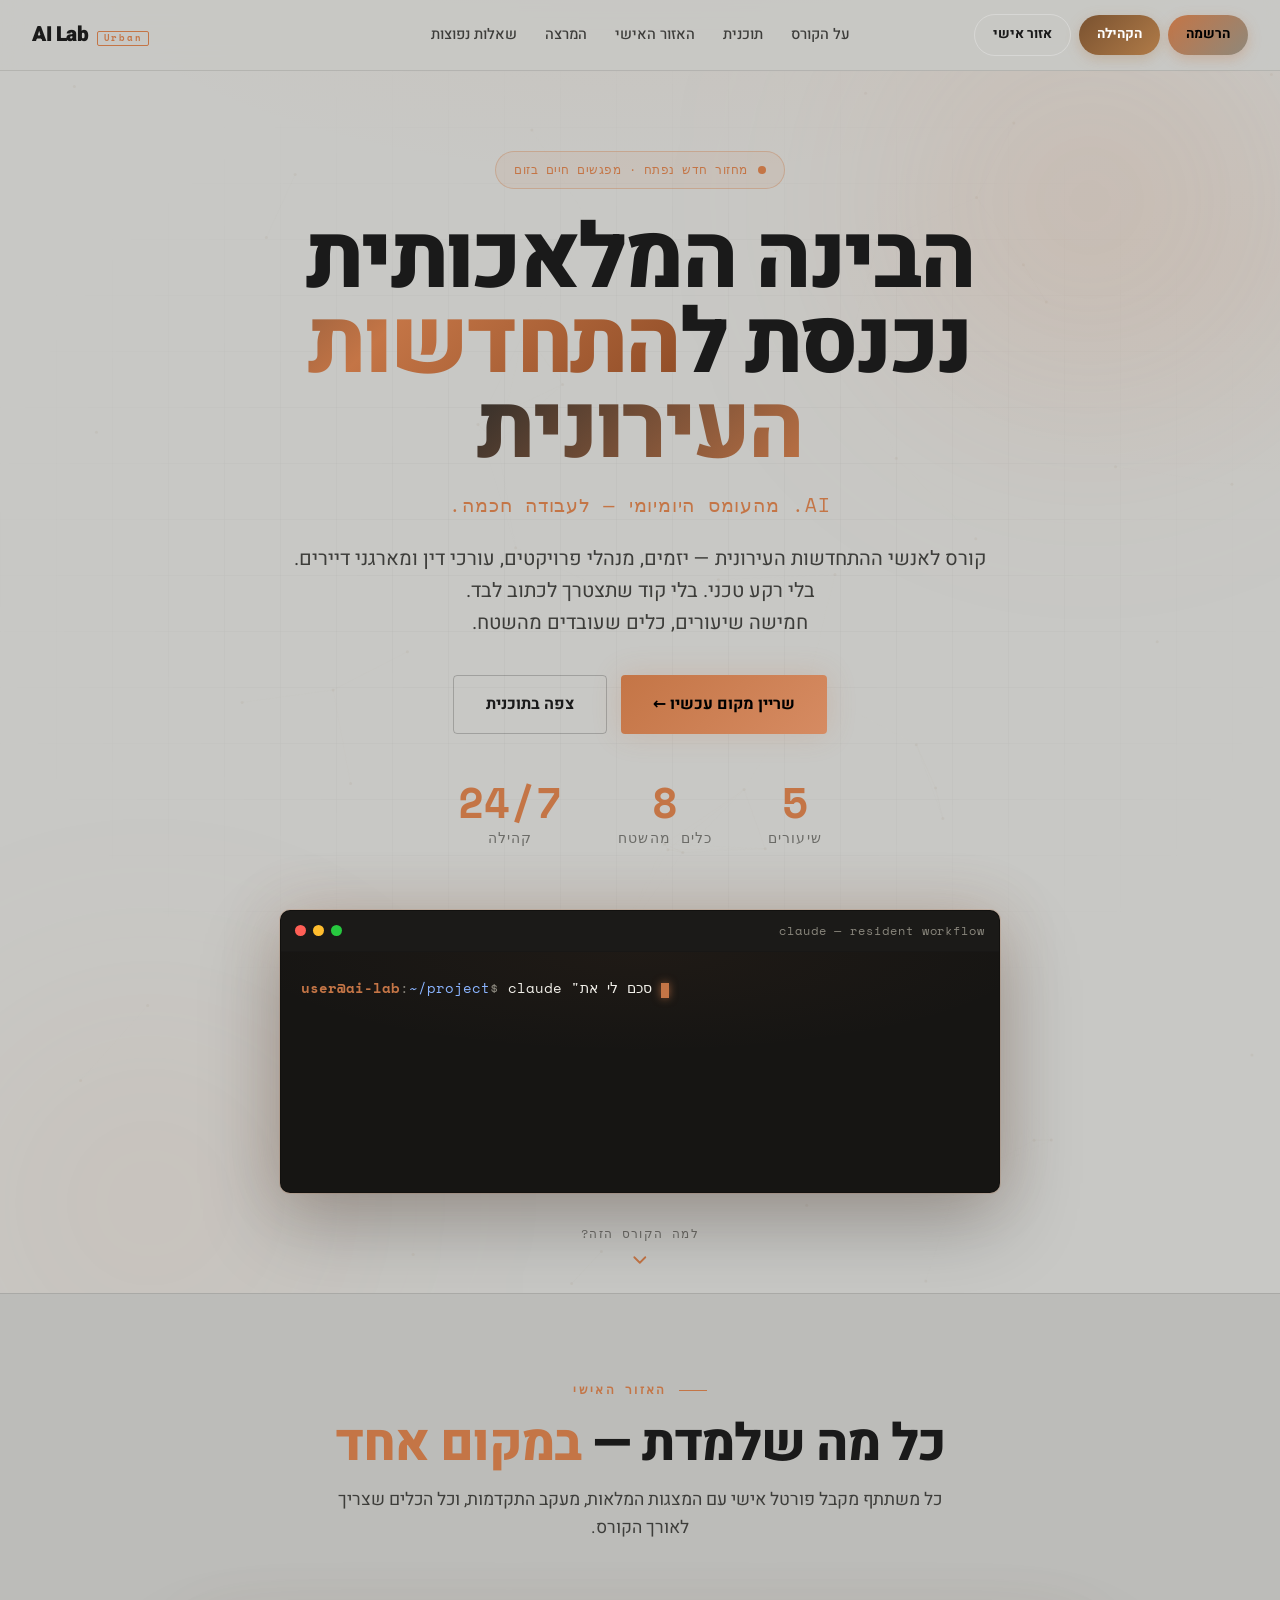
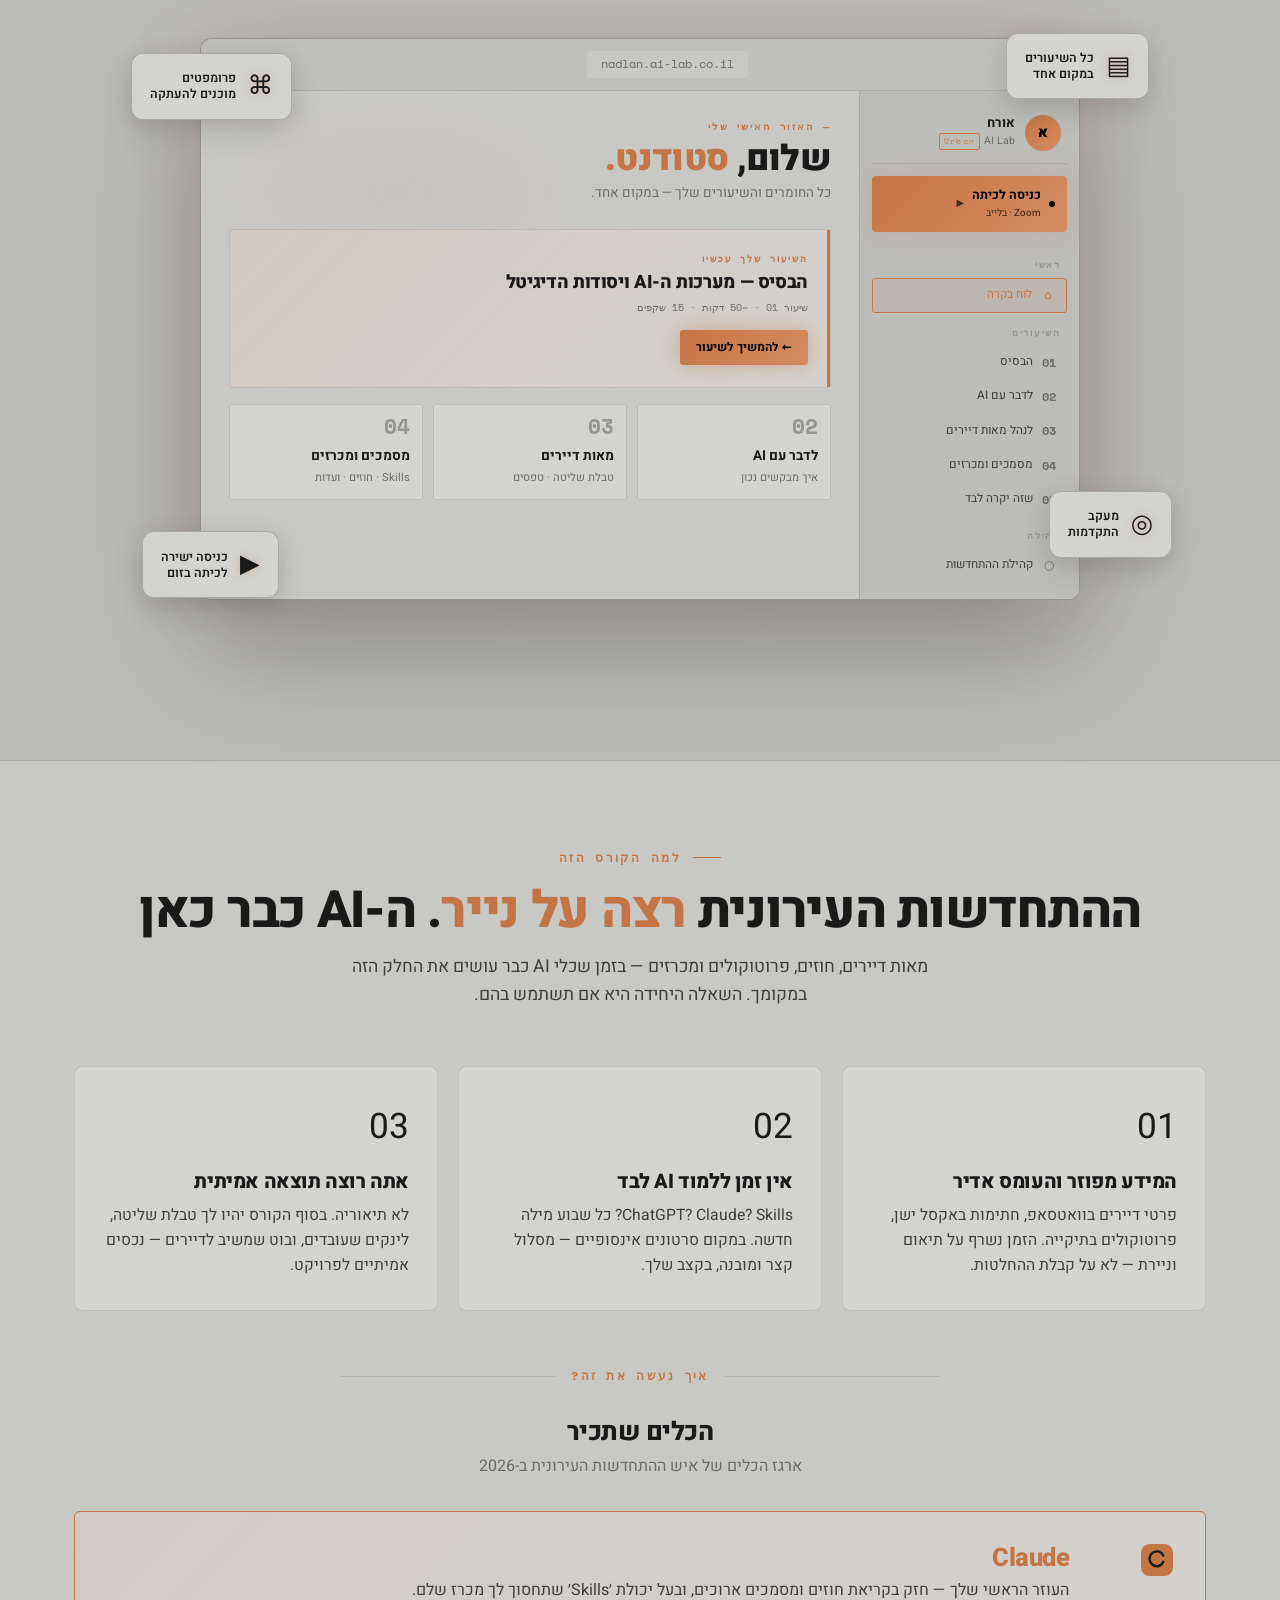
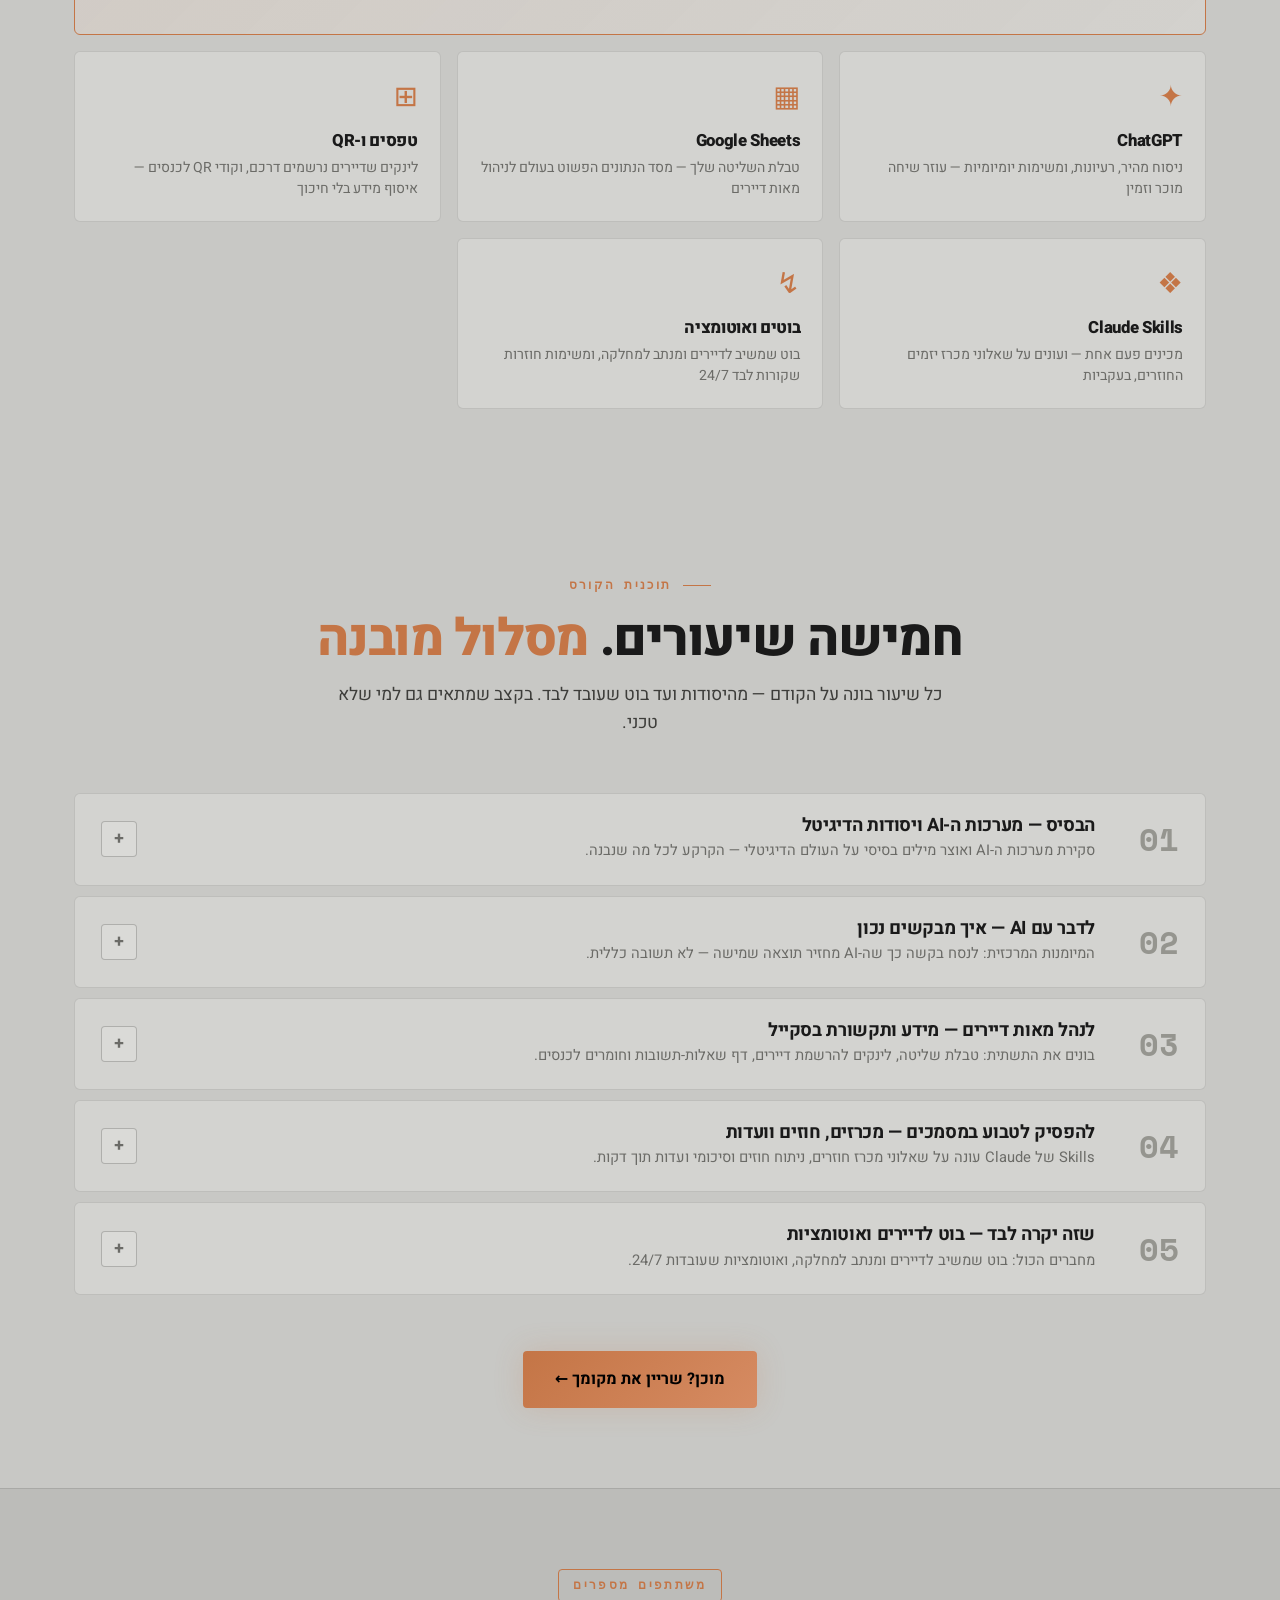
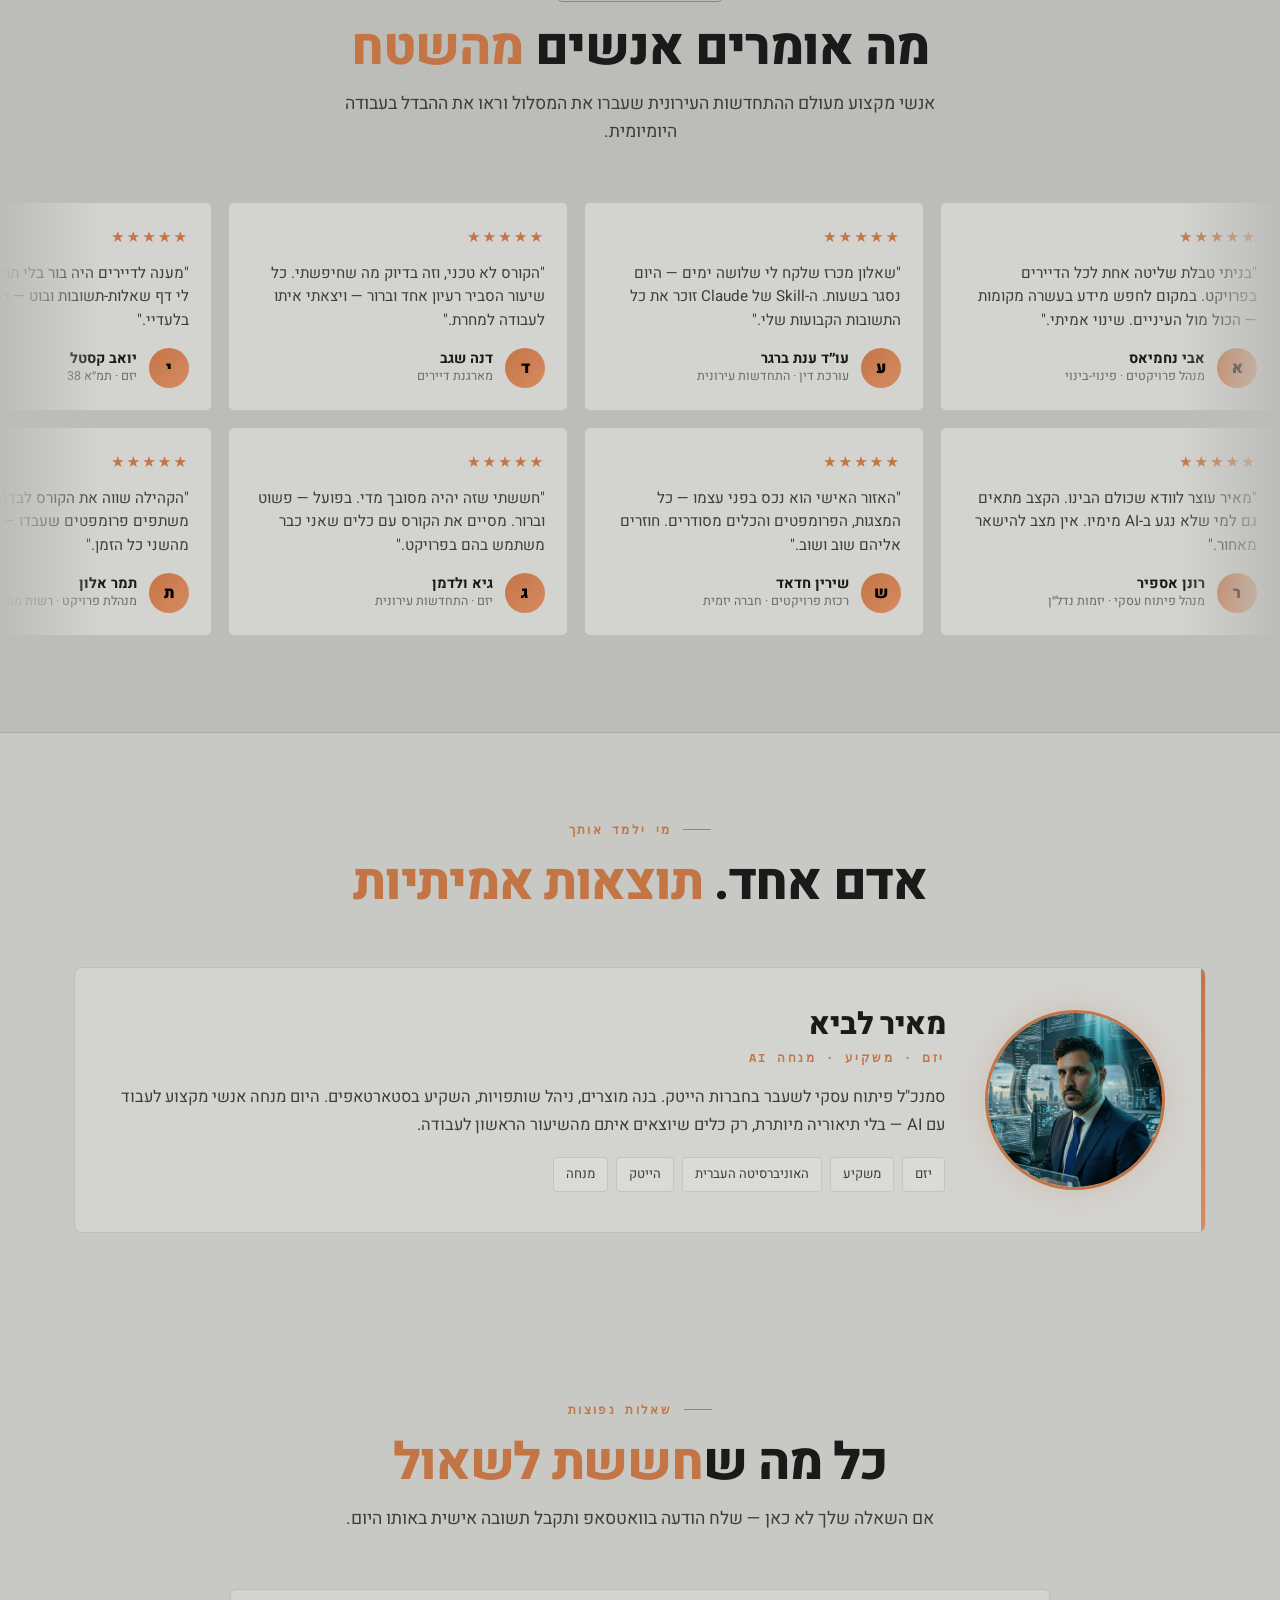
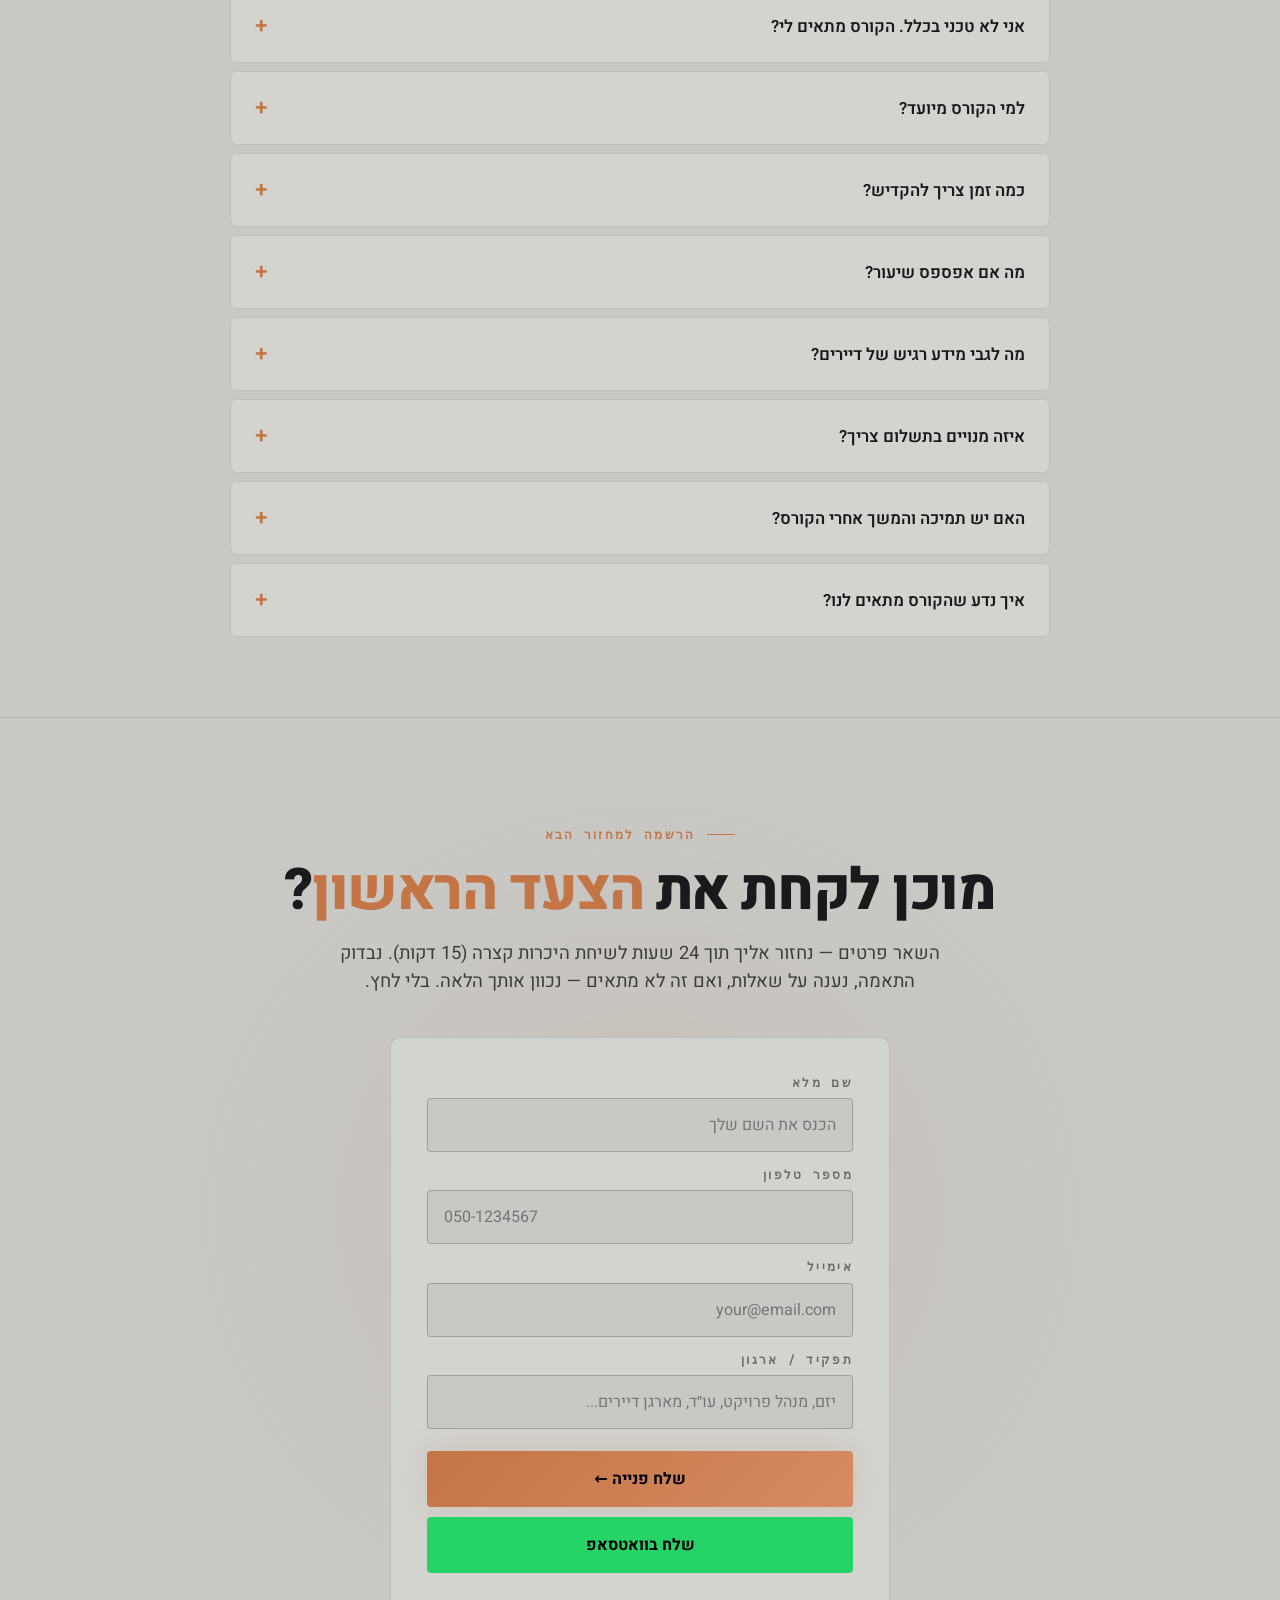
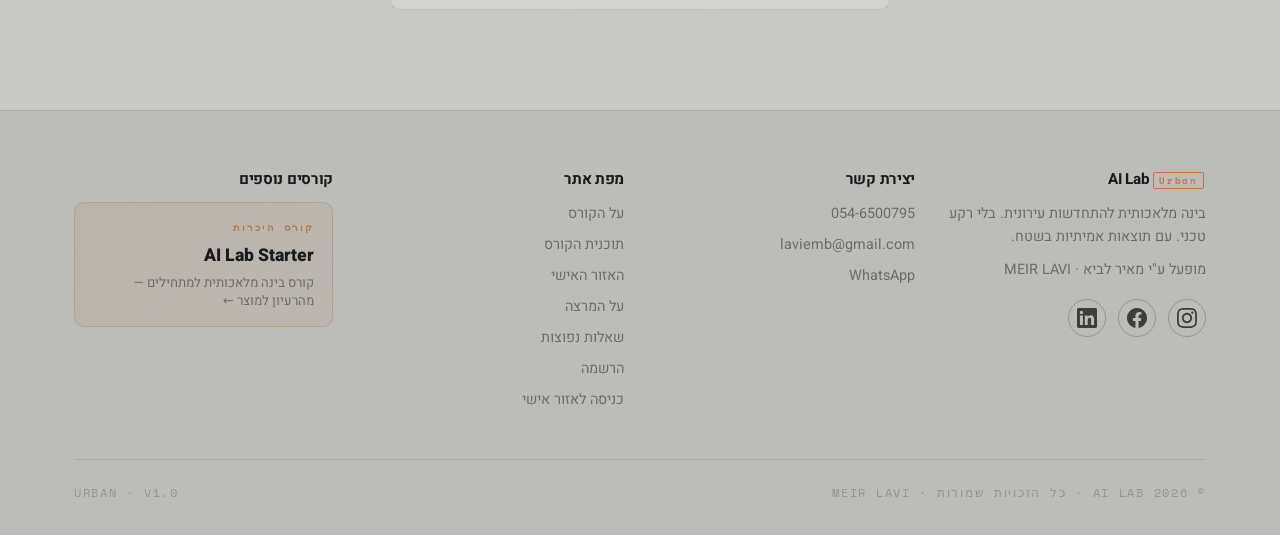
==== index.html @ 09f2544c "ריברנד ל-Urban + דומיין urban.ai-lab.co.il + פורטל מובנה ב-/portal/ - שינוי תג מותג מנדל״ן ל-Urban ב" ====
<!DOCTYPE html>
<html lang="he" dir="rtl">
<head>
  <meta charset="UTF-8">
  <meta name="viewport" content="width=device-width, initial-scale=1.0">
  <meta name="theme-color" content="#121211">

  <title>AI Lab Urban — בינה מלאכותית להתחדשות עירונית</title>
  <meta name="description" content="קורס בינה מלאכותית לאנשי ההתחדשות העירונית — יזמים, מנהלי פרויקטים, עורכי דין ומארגני דיירים. 5 שיעורים, כלים שעובדים מהשטח.">

  <link rel="icon" href="./favicon.svg" type="image/svg+xml">
  <link rel="icon" href="./favicon-32.png" sizes="32x32" type="image/png">
  <link rel="apple-touch-icon" href="./apple-touch-icon.png">

  <link rel="preconnect" href="https://fonts.googleapis.com">
  <link rel="preconnect" href="https://fonts.gstatic.com" crossorigin>
  <link href="https://fonts.googleapis.com/css2?family=Heebo:wght@300;400;500;600;700;800;900&family=Space+Mono:wght@400;700&display=swap" rel="stylesheet">

  <meta property="og:title" content="AI Lab Urban — בינה מלאכותית להתחדשות עירונית">
  <meta property="og:description" content="5 שיעורים שמכניסים את אנשי ההתחדשות העירונית לעבודה חכמה עם AI.">
  <meta property="og:type" content="website">
  <meta property="og:locale" content="he_IL">

  <link rel="stylesheet" href="./style.css">
</head>
<body>

<!-- ============ NAV ============ -->
<nav id="navbar">
  <a href="#" class="nav-logo">
    AI Lab
    <span class="nav-logo-tag">Urban</span>
  </a>
  <ul class="nav-links nav-links-desktop">
    <li><a href="#about">על הקורס</a></li>
    <li><a href="#program">תוכנית</a></li>
    <li><a href="#portal-showcase">האזור האישי</a></li>
    <li><a href="#instructor">המרצה</a></li>
    <li><a href="#faq">שאלות נפוצות</a></li>
  </ul>
  <div class="nav-cta-group">
    <a href="#register" class="nav-cta nav-cta-green">הרשמה</a>
    <a href="https://urban.ai-lab.co.il/portal/#/community" target="_blank" rel="noopener" class="nav-cta nav-cta-community">הקהילה</a>
    <a href="https://urban.ai-lab.co.il/portal/" target="_blank" rel="noopener" class="nav-cta nav-cta-portal">אזור אישי</a>
  </div>
  <button class="mobile-menu-btn" id="menuBtn" aria-label="תפריט">☰</button>
</nav>
<div class="mobile-menu-panel" id="mobileMenuPanel">
  <div class="mobile-menu-header">
    <span class="mobile-menu-logo">
      AI Lab <span class="nav-logo-tag">Urban</span>
    </span>
    <button class="mobile-close-btn" id="menuCloseBtn" aria-label="סגור תפריט">×</button>
  </div>
  <ul class="mobile-menu-links">
    <li><a href="#about">על הקורס</a></li>
    <li><a href="#program">תוכנית</a></li>
    <li><a href="#portal-showcase">האזור האישי</a></li>
    <li><a href="#instructor">המרצה</a></li>
    <li><a href="#faq">שאלות נפוצות</a></li>
    <li class="mobile-cta-row"><a href="#register" class="mobile-cta-primary">הרשמה</a></li>
    <li><a href="https://urban.ai-lab.co.il/portal/#/community" target="_blank" rel="noopener" class="mobile-cta-community">הקהילה</a></li>
    <li><a href="https://urban.ai-lab.co.il/portal/" target="_blank" rel="noopener" class="mobile-cta-portal">אזור אישי</a></li>
  </ul>
</div>
<div class="mobile-overlay" id="mobileOverlay"></div>

<!-- ============ HERO ============ -->
<section class="hero">
  <canvas id="heroNeuralCanvas" class="hero-neural-canvas"></canvas>
  <div class="hero-grid"></div>
  <div class="hero-blob hero-blob--a"></div>
  <div class="hero-blob hero-blob--b"></div>

  <div class="container hero-content">
    <div class="hero-badge reveal">
      <span class="pulse-dot"></span>
      מחזור חדש נפתח · מפגשים חיים בזום
    </div>

    <h1 class="reveal">
      הבינה המלאכותית
      <br>
      נכנסת ל<span class="gradient-text">התחדשות העירונית</span>
    </h1>
    <p class="hero-slogan reveal">AI. מהעומס היומיומי — לעבודה חכמה.</p>
    <p class="hero-sub reveal">
      קורס לאנשי ההתחדשות העירונית — יזמים, מנהלי פרויקטים, עורכי דין ומארגני&nbsp;דיירים.
      <br>בלי רקע טכני. בלי קוד שתצטרך לכתוב לבד.
      <br>חמישה שיעורים, כלים שעובדים מהשטח.
    </p>

    <div class="hero-buttons reveal">
      <a href="#register" class="btn-primary">שריין מקום עכשיו ←</a>
      <a href="#program" class="btn-secondary">צפה בתוכנית</a>
    </div>

    <div class="hero-stats reveal">
      <div class="hero-stat">
        <div class="number">5</div>
        <div class="label">שיעורים</div>
      </div>
      <div class="hero-stat">
        <div class="number">8</div>
        <div class="label">כלים מהשטח</div>
      </div>
      <div class="hero-stat">
        <div class="number">24/7</div>
        <div class="label">קהילה</div>
      </div>
    </div>

    <!-- Terminal Demo -->
    <div class="terminal reveal">
      <div class="terminal-header">
        <span class="terminal-dot red"></span>
        <span class="terminal-dot yellow"></span>
        <span class="terminal-dot green"></span>
        <span class="terminal-title">claude — resident workflow</span>
      </div>
      <div class="terminal-body" id="termBody">
        <div class="t-line" data-line="0">
          <span class="t-prompt">user@ai-lab</span><span class="t-sep">:</span><span class="t-path">~/project</span><span class="t-sep">$ </span><span class="t-cmd" id="t-cmd-1"></span><span class="t-caret" id="t-caret-1"></span>
        </div>
        <div class="t-line t-line--hidden" data-line="1">
          <span class="t-claude">claude ›</span>
          <span class="t-out" id="t-cmd-2"></span><span class="t-caret t-caret--off" id="t-caret-2"></span>
        </div>
        <div class="t-line t-line--hidden" data-line="2">
          <span class="t-out t-out--dim" id="t-cmd-3"></span>
        </div>
        <div class="t-line t-line--hidden" data-line="3">
          <span class="t-file" id="t-cmd-4"></span>
        </div>
        <div class="t-line t-line--hidden" data-line="4">
          <span class="t-success" id="t-cmd-5"></span>
        </div>
      </div>
    </div>
  </div>

  <a href="#about" class="hero-scroll-indicator" aria-label="גלול למטה">
    <span>למה הקורס הזה?</span>
    <svg width="22" height="22" viewBox="0 0 24 24" fill="none" stroke="currentColor" stroke-width="2" stroke-linecap="round" stroke-linejoin="round">
      <polyline points="6 9 12 15 18 9"></polyline>
    </svg>
  </a>
</section>

<!-- ============ PORTAL SHOWCASE ============ -->
<section class="portal-showcase" id="portal-showcase">
  <div class="container">
    <div class="section-title reveal">
      <span class="kicker">האזור האישי</span>
      <h2>כל מה שלמדת — <em>במקום אחד</em></h2>
      <p>כל משתתף מקבל פורטל אישי עם המצגות המלאות, מעקב התקדמות, וכל הכלים שצריך לאורך הקורס.</p>
    </div>

    <div class="portal-hero reveal">
      <!-- Orbiting badges -->
      <div class="orbit-badge orbit-tl">
        <span class="ob-emoji">▤</span>
        <span class="ob-text">כל השיעורים<br>במקום אחד</span>
      </div>
      <div class="orbit-badge orbit-tr">
        <span class="ob-emoji">⌘</span>
        <span class="ob-text">פרומפטים<br>מוכנים להעתקה</span>
      </div>
      <div class="orbit-badge orbit-bl">
        <span class="ob-emoji">◎</span>
        <span class="ob-text">מעקב<br>התקדמות</span>
      </div>
      <div class="orbit-badge orbit-br">
        <span class="ob-emoji">▶</span>
        <span class="ob-text">כניסה ישירה<br>לכיתה בזום</span>
      </div>

      <!-- Computer mockup -->
      <div class="portal-mac">
        <div class="portal-mac-bar">
          <span class="pm-dot pm-dot--red"></span>
          <span class="pm-dot pm-dot--yellow"></span>
          <span class="pm-dot pm-dot--green"></span>
          <span class="pm-url">nadlan.ai-lab.co.il</span>
        </div>
        <div class="portal-mac-frame">
          <!-- Sidebar -->
          <aside class="pm-sidebar">
            <div class="pm-side-user">
              <div class="pm-avatar">א</div>
              <div>
                <div class="pm-user-name">אורח</div>
                <div class="pm-user-tag">AI Lab <span>Urban</span></div>
              </div>
            </div>
            <div class="pm-side-cta">
              <span class="pm-side-cta-dot"></span>
              <div>
                <strong>כניסה לכיתה</strong>
                <span>Zoom · בלייב</span>
              </div>
              <span class="pm-side-cta-play">▶</span>
            </div>
            <div class="pm-side-label">ראשי</div>
            <div class="pm-side-item pm-side-item--active"><span>⌂</span>לוח בקרה</div>
            <div class="pm-side-label">השיעורים</div>
            <div class="pm-side-item"><span class="num">01</span>הבסיס</div>
            <div class="pm-side-item"><span class="num">02</span>לדבר עם AI</div>
            <div class="pm-side-item"><span class="num">03</span>לנהל מאות דיירים</div>
            <div class="pm-side-item"><span class="num">04</span>מסמכים ומכרזים</div>
            <div class="pm-side-item"><span class="num">05</span>שזה יקרה לבד</div>
            <div class="pm-side-label">קהילה</div>
            <div class="pm-side-item"><span>○</span>קהילת ההתחדשות</div>
          </aside>

          <!-- Main content -->
          <main class="pm-main">
            <div class="pm-kicker">— האזור האישי שלי</div>
            <div class="pm-greet">שלום, <em>סטודנט.</em></div>
            <div class="pm-greet-sub">כל החומרים והשיעורים שלך — במקום אחד.</div>

            <div class="pm-hero-card">
              <div class="pm-hero-kicker">השיעור שלך עכשיו</div>
              <h3>הבסיס — מערכות ה-AI ויסודות הדיגיטל</h3>
              <div class="pm-hero-meta">שיעור 01 · ~50 דקות · 15 שקפים</div>
              <span class="pm-hero-btn">← להמשיך לשיעור</span>
            </div>

            <div class="pm-tiles">
              <div class="pm-tile">
                <div class="pm-tile-num">02</div>
                <div class="pm-tile-title">לדבר עם AI</div>
                <div class="pm-tile-sub">איך מבקשים נכון</div>
              </div>
              <div class="pm-tile">
                <div class="pm-tile-num">03</div>
                <div class="pm-tile-title">מאות דיירים</div>
                <div class="pm-tile-sub">טבלת שליטה · טפסים</div>
              </div>
              <div class="pm-tile">
                <div class="pm-tile-num">04</div>
                <div class="pm-tile-title">מסמכים ומכרזים</div>
                <div class="pm-tile-sub">Skills · חוזים · ועדות</div>
              </div>
            </div>
          </main>
        </div>
      </div>
    </div>
  </div>
</section>

<!-- ============ ABOUT / PROBLEM ============ -->
<section class="problem" id="about">
  <div class="container">
    <div class="section-title reveal">
      <span class="kicker">למה הקורס הזה</span>
      <h2>ההתחדשות העירונית <em>רצה על נייר</em>. ה-AI כבר כאן</h2>
      <p>מאות דיירים, חוזים, פרוטוקולים ומכרזים — בזמן שכלי AI כבר עושים את החלק הזה במקומך. השאלה היחידה היא אם תשתמש בהם.</p>
    </div>

    <div class="problem-grid">
      <div class="problem-card reveal">
        <div class="problem-icon">01</div>
        <h3>המידע מפוזר והעומס אדיר</h3>
        <p>פרטי דיירים בוואטסאפ, חתימות באקסל ישן, פרוטוקולים בתיקייה. הזמן נשרף על תיאום וניירת — לא על קבלת ההחלטות.</p>
      </div>
      <div class="problem-card reveal">
        <div class="problem-icon">02</div>
        <h3>אין זמן ללמוד AI לבד</h3>
        <p>ChatGPT? Claude? Skills? כל שבוע מילה חדשה. במקום סרטונים אינסופיים — מסלול קצר ומובנה, בקצב שלך.</p>
      </div>
      <div class="problem-card reveal">
        <div class="problem-icon">03</div>
        <h3>אתה רוצה תוצאה אמיתית</h3>
        <p>לא תיאוריה. בסוף הקורס יהיו לך טבלת שליטה, לינקים שעובדים, ובוט שמשיב לדיירים — נכסים אמיתיים לפרויקט.</p>
      </div>
    </div>

    <!-- Sub-section divider -->
    <div class="section-sub-divider reveal">
      <span class="sub-divider-line"></span>
      <span class="sub-divider-text">איך נעשה את זה?</span>
      <span class="sub-divider-line"></span>
    </div>

    <div class="section-subtitle reveal">
      <h3>הכלים שתכיר</h3>
      <p>ארגז הכלים של איש ההתחדשות העירונית ב-2026</p>
    </div>

    <div class="skills-grid">
      <div class="skill-card skill-card--featured reveal">
        <div class="skill-card-icon">
          <svg width="32" height="32" viewBox="0 0 52 52" fill="none">
            <rect width="52" height="52" rx="14" fill="#c47546"/>
            <path d="M26 10 C32 10 37 14 38.5 20 L35 21 C33.8 16.8 30.2 14 26 14 C20.5 14 16 18.5 16 24 C16 29.5 20.5 34 26 34 C30.2 34 33.8 31.2 35 27 L38.5 28 C37 34 32 38 26 38 C18.3 38 12 31.7 12 24 C12 16.3 18.3 10 26 10Z" fill="#1a1a1a"/>
          </svg>
        </div>
        <div>
          <h4>Claude</h4>
          <p>העוזר הראשי שלך — חזק בקריאת חוזים ומסמכים ארוכים, ובעל יכולת ׳Skills׳ שתחסוך לך מכרז שלם.</p>
        </div>
      </div>
      <div class="skill-card reveal">
        <div class="skill-card-icon">✦</div>
        <h4>ChatGPT</h4>
        <p>ניסוח מהיר, רעיונות, ומשימות יומיומיות — עוזר שיחה מוכר וזמין</p>
      </div>
      <div class="skill-card reveal">
        <div class="skill-card-icon">▦</div>
        <h4>Google Sheets</h4>
        <p>טבלת השליטה שלך — מסד הנתונים הפשוט בעולם לניהול מאות דיירים</p>
      </div>
      <div class="skill-card reveal">
        <div class="skill-card-icon">⊞</div>
        <h4>טפסים ו-QR</h4>
        <p>לינקים שדיירים נרשמים דרכם, וקודי QR לכנסים — איסוף מידע בלי חיכוך</p>
      </div>
      <div class="skill-card reveal">
        <div class="skill-card-icon">❖</div>
        <h4>Claude Skills</h4>
        <p>מכינים פעם אחת — ועונים על שאלוני מכרז יזמים החוזרים, בעקביות</p>
      </div>
      <div class="skill-card reveal">
        <div class="skill-card-icon">↯</div>
        <h4>בוטים ואוטומציה</h4>
        <p>בוט שמשיב לדיירים ומנתב למחלקה, ומשימות חוזרות שקורות לבד 24/7</p>
      </div>
    </div>
  </div>
</section>

<!-- ============ SYLLABUS ============ -->
<section class="program" id="program">
  <div class="container">
    <div class="section-title reveal">
      <span class="kicker">תוכנית הקורס</span>
      <h2>חמישה שיעורים. <em>מסלול מובנה</em></h2>
      <p>כל שיעור בונה על הקודם — מהיסודות ועד בוט שעובד לבד. בקצב שמתאים גם למי שלא טכני.</p>
    </div>

    <div class="syllabus-list reveal" id="syllabusList">
      <div class="lesson-row" onclick="toggleLesson(1)">
        <div class="lesson-num">01</div>
        <div class="lesson-info">
          <h4>הבסיס — מערכות ה-AI ויסודות הדיגיטל</h4>
          <p>סקירת מערכות ה-AI ואוצר מילים בסיסי על העולם הדיגיטלי — הקרקע לכל מה שנבנה.</p>
        </div>
        <div class="lesson-toggle">+</div>
      </div>
      <div class="lesson-detail" id="lesson-1">
        <div class="lesson-detail-inner">
          <h5>במה נעסוק</h5>
          <ul>
            <li>סקירת מערכות ה-AI — מי השחקנים ומה כל אחד עושה</li>
            <li>AI זה הרבה יותר מצ׳אט — תמלול, תמונה, כלי בנייה ואוטומציה</li>
            <li>איזו מערכת מתאימה לאיזו משימה</li>
            <li>יסודות הדיגיטל: מה זה אתר, מערכת, נתונים, דומיין ואחסון</li>
            <li>אוצר המילים שילווה אותך לאורך כל הקורס</li>
          </ul>
        </div>
      </div>

      <div class="lesson-row" onclick="toggleLesson(2)">
        <div class="lesson-num">02</div>
        <div class="lesson-info">
          <h4>לדבר עם AI — איך מבקשים נכון</h4>
          <p>המיומנות המרכזית: לנסח בקשה כך שה-AI מחזיר תוצאה שמישה — לא תשובה כללית.</p>
        </div>
        <div class="lesson-toggle">+</div>
      </div>
      <div class="lesson-detail" id="lesson-2">
        <div class="lesson-detail-inner">
          <h5>במה נעסוק</h5>
          <ul>
            <li>חמשת המרכיבים של בקשה טובה — תפקיד, הקשר, משימה, פורמט, דוגמה</li>
            <li>בקשה חלשה מול בקשה חזקה — אותה משימה, שתי תוצאות</li>
            <li>ארבע הטעויות שהורסות תוצאות — ואיך להימנע מהן</li>
            <li>לעבוד בשיחה: לתקן ולשפר במקום להתחיל מחדש</li>
            <li>ארבעה פרומפטים מוכנים לעבודה בהתחדשות עירונית</li>
          </ul>
        </div>
      </div>

      <div class="lesson-row" onclick="toggleLesson(3)">
        <div class="lesson-num">03</div>
        <div class="lesson-info">
          <h4>לנהל מאות דיירים — מידע ותקשורת בסקייל</h4>
          <p>בונים את התשתית: טבלת שליטה, לינקים להרשמת דיירים, דף שאלות-תשובות וחומרים לכנסים.</p>
        </div>
        <div class="lesson-toggle">+</div>
      </div>
      <div class="lesson-detail" id="lesson-3">
        <div class="lesson-detail-inner">
          <h5>במה נעסוק</h5>
          <ul>
            <li>טבלת שליטה — מרכז המידע על כל הדיירים</li>
            <li>לינק להרשמת מידע — שהדיירים ממלאים, וזה זורם לטבלה</li>
            <li>דף שאלות-תשובות — לינק אחד שעונה במקומך</li>
            <li>מצגות לכנסי דיירים — מהר ובאיכות</li>
            <li>ברקודים וקודי QR לכנסים — הרשמה ונוכחות</li>
          </ul>
        </div>
      </div>

      <div class="lesson-row" onclick="toggleLesson(4)">
        <div class="lesson-num">04</div>
        <div class="lesson-info">
          <h4>להפסיק לטבוע במסמכים — מכרזים, חוזים וועדות</h4>
          <p>Skills של Claude עונה על שאלוני מכרז חוזרים, ניתוח חוזים וסיכומי ועדות תוך דקות.</p>
        </div>
        <div class="lesson-toggle">+</div>
      </div>
      <div class="lesson-detail" id="lesson-4">
        <div class="lesson-detail-inner">
          <h5>במה נעסוק</h5>
          <ul>
            <li>מה זה Skills של Claude — ולמה זה משנה משחק</li>
            <li>לענות על שאלון מכרז יזמים — תהליך מלא</li>
            <li>לנתח חוזה ולהשוות בין שתי גרסאות</li>
            <li>סיכומי פגישות בעירייה ובוועדות מקומיות ומחוזיות</li>
            <li>כללי הזהב: פרטיות ובדיקה אנושית</li>
          </ul>
        </div>
      </div>

      <div class="lesson-row" onclick="toggleLesson(5)">
        <div class="lesson-num">05</div>
        <div class="lesson-info">
          <h4>שזה יקרה לבד — בוט לדיירים ואוטומציות</h4>
          <p>מחברים הכול: בוט שמשיב לדיירים ומנתב למחלקה, ואוטומציות שעובדות 24/7.</p>
        </div>
        <div class="lesson-toggle">+</div>
      </div>
      <div class="lesson-detail" id="lesson-5">
        <div class="lesson-detail-inner">
          <h5>במה נעסוק</h5>
          <ul>
            <li>מה זו אוטומציה — בשפה פשוטה, ׳אם — אז׳</li>
            <li>בוט שמשיב לדיירים ומנתב למחלקה הרלוונטית</li>
            <li>איך בונים בוט — הדרך הפשוטה והדרך המתקדמת</li>
            <li>אוטומציית טופס-לטבלה — שהמידע מתעדכן לבד</li>
            <li>סיכום הקורס: מה לוקחים מכאן הלאה</li>
          </ul>
        </div>
      </div>
    </div>

    <div class="mid-cta reveal">
      <a href="#register" class="btn-primary">מוכן? שריין את מקומך ←</a>
    </div>
  </div>
</section>

<!-- ============ TESTIMONIALS ============ -->
<section class="testimonials-section" id="testimonials">
  <div class="container">
    <div class="tt-head reveal">
      <span class="tt-badge">משתתפים מספרים</span>
      <h2>מה אומרים אנשים <em>מהשטח</em></h2>
      <p>אנשי מקצוע מעולם ההתחדשות העירונית שעברו את המסלול וראו את ההבדל בעבודה היומיומית.</p>
    </div>
  </div>

  <div class="testimonials">
    <div class="testimonials-row">
      <div class="testimonial-card">
        <div class="testimonial-stars">★★★★★</div>
        <p>"בניתי טבלת שליטה אחת לכל הדיירים בפרויקט. במקום לחפש מידע בעשרה מקומות — הכול מול העיניים. שינוי אמיתי."</p>
        <div class="testimonial-author">
          <div class="testimonial-avatar">א</div>
          <div>
            <div class="testimonial-author-name">אבי נחמיאס</div>
            <div class="testimonial-author-role">מנהל פרויקטים · פינוי-בינוי</div>
          </div>
        </div>
      </div>
      <div class="testimonial-card">
        <div class="testimonial-stars">★★★★★</div>
        <p>"שאלון מכרז שלקח לי שלושה ימים — היום נסגר בשעות. ה-Skill של Claude זוכר את כל התשובות הקבועות שלי."</p>
        <div class="testimonial-author">
          <div class="testimonial-avatar">ע</div>
          <div>
            <div class="testimonial-author-name">עו״ד ענת ברגר</div>
            <div class="testimonial-author-role">עורכת דין · התחדשות עירונית</div>
          </div>
        </div>
      </div>
      <div class="testimonial-card">
        <div class="testimonial-stars">★★★★★</div>
        <p>"הקורס לא טכני, וזה בדיוק מה שחיפשתי. כל שיעור הסביר רעיון אחד וברור — ויצאתי איתו לעבודה למחרת."</p>
        <div class="testimonial-author">
          <div class="testimonial-avatar">ד</div>
          <div>
            <div class="testimonial-author-name">דנה שגב</div>
            <div class="testimonial-author-role">מארגנת דיירים</div>
          </div>
        </div>
      </div>
      <div class="testimonial-card">
        <div class="testimonial-stars">★★★★★</div>
        <p>"מענה לדיירים היה בור בלי תחתית. עכשיו יש לי דף שאלות-תשובות ובוט — רוב הפניות נסגרות בלעדיי."</p>
        <div class="testimonial-author">
          <div class="testimonial-avatar">י</div>
          <div>
            <div class="testimonial-author-name">יואב קסטל</div>
            <div class="testimonial-author-role">יזם · תמ״א 38</div>
          </div>
        </div>
      </div>
      <div class="testimonial-card">
        <div class="testimonial-stars">★★★★★</div>
        <p>"סיכומי ועדות שהיו גוזלים לי ערב שלם — מוכנים תוך עשר דקות, ומסומן בהם בדיוק מה דורש פעולה מצדי."</p>
        <div class="testimonial-author">
          <div class="testimonial-avatar">מ</div>
          <div>
            <div class="testimonial-author-name">מירב לוינסון</div>
            <div class="testimonial-author-role">מנהלת אגף · רשות מקומית</div>
          </div>
        </div>
      </div>
      <div class="testimonial-card" aria-hidden="true">
        <div class="testimonial-stars">★★★★★</div>
        <p>"בניתי טבלת שליטה אחת לכל הדיירים בפרויקט. במקום לחפש מידע בעשרה מקומות — הכול מול העיניים."</p>
        <div class="testimonial-author">
          <div class="testimonial-avatar">א</div>
          <div>
            <div class="testimonial-author-name">אבי נחמיאס</div>
            <div class="testimonial-author-role">מנהל פרויקטים · פינוי-בינוי</div>
          </div>
        </div>
      </div>
      <div class="testimonial-card" aria-hidden="true">
        <div class="testimonial-stars">★★★★★</div>
        <p>"שאלון מכרז שלקח לי שלושה ימים — היום נסגר בשעות."</p>
        <div class="testimonial-author">
          <div class="testimonial-avatar">ע</div>
          <div>
            <div class="testimonial-author-name">עו״ד ענת ברגר</div>
            <div class="testimonial-author-role">עורכת דין · התחדשות עירונית</div>
          </div>
        </div>
      </div>
    </div>

    <div class="testimonials-row reverse">
      <div class="testimonial-card">
        <div class="testimonial-stars">★★★★★</div>
        <p>"מאיר עוצר לוודא שכולם הבינו. הקצב מתאים גם למי שלא נגע ב-AI מימיו. אין מצב להישאר מאחור."</p>
        <div class="testimonial-author">
          <div class="testimonial-avatar">ר</div>
          <div>
            <div class="testimonial-author-name">רונן אספיר</div>
            <div class="testimonial-author-role">מנהל פיתוח עסקי · יזמות נדל״ן</div>
          </div>
        </div>
      </div>
      <div class="testimonial-card">
        <div class="testimonial-stars">★★★★★</div>
        <p>"האזור האישי הוא נכס בפני עצמו — כל המצגות, הפרומפטים והכלים מסודרים. חוזרים אליהם שוב ושוב."</p>
        <div class="testimonial-author">
          <div class="testimonial-avatar">ש</div>
          <div>
            <div class="testimonial-author-name">שירין חדאד</div>
            <div class="testimonial-author-role">רכזת פרויקטים · חברה יזמית</div>
          </div>
        </div>
      </div>
      <div class="testimonial-card">
        <div class="testimonial-stars">★★★★★</div>
        <p>"חששתי שזה יהיה מסובך מדי. בפועל — פשוט וברור. מסיים את הקורס עם כלים שאני כבר משתמש בהם בפרויקט."</p>
        <div class="testimonial-author">
          <div class="testimonial-avatar">ג</div>
          <div>
            <div class="testimonial-author-name">גיא ולדמן</div>
            <div class="testimonial-author-role">יזם · התחדשות עירונית</div>
          </div>
        </div>
      </div>
      <div class="testimonial-card">
        <div class="testimonial-stars">★★★★★</div>
        <p>"הקהילה שווה את הקורס לבדה. אנשי מקצוע משתפים פרומפטים שעבדו — לומדים אחד מהשני כל הזמן."</p>
        <div class="testimonial-author">
          <div class="testimonial-avatar">ת</div>
          <div>
            <div class="testimonial-author-name">תמר אלון</div>
            <div class="testimonial-author-role">מנהלת פרויקט · רשות מקומית</div>
          </div>
        </div>
      </div>
      <div class="testimonial-card">
        <div class="testimonial-stars">★★★★★</div>
        <p>"תרגום שפה משפטית לשפה אנושית הוריד לי חצי מההתנגדויות. דיירים שמבינים — מתנגדים פחות."</p>
        <div class="testimonial-author">
          <div class="testimonial-avatar">ח</div>
          <div>
            <div class="testimonial-author-name">חיים פדידה</div>
            <div class="testimonial-author-role">מארגן דיירים</div>
          </div>
        </div>
      </div>
      <div class="testimonial-card" aria-hidden="true">
        <div class="testimonial-stars">★★★★★</div>
        <p>"מאיר עוצר לוודא שכולם הבינו. הקצב מתאים גם למי שלא נגע ב-AI מימיו."</p>
        <div class="testimonial-author">
          <div class="testimonial-avatar">ר</div>
          <div>
            <div class="testimonial-author-name">רונן אספיר</div>
            <div class="testimonial-author-role">מנהל פיתוח עסקי · יזמות נדל״ן</div>
          </div>
        </div>
      </div>
      <div class="testimonial-card" aria-hidden="true">
        <div class="testimonial-stars">★★★★★</div>
        <p>"האזור האישי הוא נכס בפני עצמו — כל המצגות, הפרומפטים והכלים מסודרים."</p>
        <div class="testimonial-author">
          <div class="testimonial-avatar">ש</div>
          <div>
            <div class="testimonial-author-name">שירין חדאד</div>
            <div class="testimonial-author-role">רכזת פרויקטים · חברה יזמית</div>
          </div>
        </div>
      </div>
    </div>
  </div>
</section>

<!-- ============ INSTRUCTOR ============ -->
<section class="instructor-section" id="instructor">
  <div class="container">
    <div class="section-title reveal">
      <span class="kicker">מי ילמד אותך</span>
      <h2>אדם אחד. <em>תוצאות אמיתיות</em></h2>
    </div>
    <div class="instructor-card reveal">
      <div class="instructor-avatar">
        <img src="meir.jpg" alt="מאיר לביא — מרצה הקורס" loading="lazy">
      </div>
      <div class="instructor-info">
        <h3>מאיר לביא</h3>
        <div class="title">יזם · משקיע · מנחה AI</div>
        <p>סמנכ"ל פיתוח עסקי לשעבר בחברות הייטק. בנה מוצרים, ניהל שותפויות, השקיע בסטארטאפים. היום מנחה אנשי מקצוע לעבוד עם AI — בלי תיאוריה מיותרת, רק כלים שיוצאים איתם מהשיעור הראשון לעבודה.</p>
        <div class="instructor-tags">
          <span>יזם</span>
          <span>משקיע</span>
          <span>האוניברסיטה העברית</span>
          <span>הייטק</span>
          <span>מנחה</span>
        </div>
      </div>
    </div>
  </div>
</section>

<!-- ============ FAQ ============ -->
<section class="faq-section" id="faq">
  <div class="container">
    <div class="section-title reveal">
      <span class="kicker">שאלות נפוצות</span>
      <h2>כל מה ש<em>חששת לשאול</em></h2>
      <p>אם השאלה שלך לא כאן — שלח הודעה בוואטסאפ ותקבל תשובה אישית באותו היום.</p>
    </div>

    <div class="faq-list reveal">
      <div class="faq-item">
        <button class="faq-question" onclick="toggleFaq(this)">אני לא טכני בכלל. הקורס מתאים לי?</button>
        <div class="faq-answer">
          כן, וזה בדיוק קהל היעד. הקורס נבנה לאנשי ההתחדשות העירונית בלי רקע טכני — נסביר כל מושג חדש, ונראה כל פעולה צעד-צעד. שיעור 1 כולו מוקדש לבסיס.
        </div>
      </div>
      <div class="faq-item">
        <button class="faq-question" onclick="toggleFaq(this)">למי הקורס מיועד?</button>
        <div class="faq-answer">
          ליזמים, מנהלי פרויקטים, עורכי דין בתחום ההתחדשות העירונית, מארגני דיירים, ובעלי תפקידים ברשויות מקומיות — כל מי שעובד מול דיירים, מסמכים ומכרזים.
        </div>
      </div>
      <div class="faq-item">
        <button class="faq-question" onclick="toggleFaq(this)">כמה זמן צריך להקדיש?</button>
        <div class="faq-answer">
          השיעור עצמו 45-55 דקות, פעם בשבוע. בנוסף משימת תרגול של כשעה — אופציונלית, על משימה אמיתית מהעבודה שלך. סה"כ כ-2-3 שעות בשבוע.
        </div>
      </div>
      <div class="faq-item">
        <button class="faq-question" onclick="toggleFaq(this)">מה אם אפספס שיעור?</button>
        <div class="faq-answer">
          כל שיעור מוקלט ועולה לאזור האישי תוך 24 שעות. בנוסף, המצגת המלאה זמינה לעיון בכל עת — אפשר לחזור על שיעור גם חודש אחרי.
        </div>
      </div>
      <div class="faq-item">
        <button class="faq-question" onclick="toggleFaq(this)">מה לגבי מידע רגיש של דיירים?</button>
        <div class="faq-answer">
          נושא חשוב — ומוקדש לו חלק בשיעור 4. נלמד מה מותר ומה אסור להעלות, איך מסירים פרטים מזהים, ולמה כל ממצא משפטי עובר תמיד בדיקה ואישור אנושי.
        </div>
      </div>
      <div class="faq-item">
        <button class="faq-question" onclick="toggleFaq(this)">איזה מנויים בתשלום צריך?</button>
        <div class="faq-answer">
          לרוב המשימות הגרסאות החינמיות מספיקות. למשימות המתקדמות — ניתוח מסמכים ארוכים ו-Skills — מומלץ מנוי <strong>Claude Pro</strong> ($20 לחודש). נסביר בדיוק מתי זה נדרש.
        </div>
      </div>
      <div class="faq-item">
        <button class="faq-question" onclick="toggleFaq(this)">האם יש תמיכה והמשך אחרי הקורס?</button>
        <div class="faq-answer">
          כן. יש קהילת התחדשות עירונית פעילה — שואלים, משתפים פרומפטים שעבדו, ולומדים זה מזה. המרצה זמין לשאלות, והקהילה ממשיכה גם אחרי שהקורס נגמר.
        </div>
      </div>
      <div class="faq-item">
        <button class="faq-question" onclick="toggleFaq(this)">איך נדע שהקורס מתאים לנו?</button>
        <div class="faq-answer">
          השאר פרטים — נחזור אליך, נתאם שיחה קצרה (15 דקות), ונבדוק יחד אם הקורס מתאים. אפשר גם להתאים מחזור ייעודי לארגון או לחברה.
        </div>
      </div>
    </div>
  </div>
</section>

<!-- ============ REGISTER ============ -->
<section class="cta-section" id="register">
  <div class="container">
    <span class="kicker reveal" style="justify-content:center;">הרשמה למחזור הבא</span>
    <h2 class="reveal">מוכן לקחת את <em>הצעד הראשון</em>?</h2>
    <p class="cta-sub reveal">השאר פרטים — נחזור אליך תוך 24 שעות לשיחת היכרות קצרה (15 דקות). נבדוק התאמה, נענה על שאלות, ואם זה לא מתאים — נכוון אותך הלאה. בלי לחץ.</p>

    <form class="cta-form reveal" id="contactForm" onsubmit="return submitForm(event)">
      <input type="hidden" name="access_key" value="9ba5abaf-d501-44db-a33d-d5028c89e0ef">
      <input type="hidden" name="subject" value="פנייה חדשה — AI Lab Urban">
      <input type="hidden" name="from_name" value="AI Lab Urban — אתר תדמית">
      <div class="form-group">
        <label for="name">שם מלא</label>
        <input type="text" id="name" name="name" placeholder="הכנס את השם שלך" required>
      </div>
      <div class="form-group">
        <label for="phone">מספר טלפון</label>
        <input type="tel" id="phone" name="phone" placeholder="050-1234567" required>
      </div>
      <div class="form-group">
        <label for="email">אימייל</label>
        <input type="email" id="email" name="email" placeholder="your@email.com" required>
      </div>
      <div class="form-group">
        <label for="role">תפקיד / ארגון</label>
        <input type="text" id="role" name="role" placeholder="יזם, מנהל פרויקט, עו״ד, מארגן דיירים...">
      </div>
      <div class="form-buttons">
        <button type="submit" class="btn-primary">שלח פנייה ←</button>
        <button type="button" class="btn-whatsapp" onclick="sendWhatsApp()">שלח בוואטסאפ</button>
      </div>
      <div class="form-success" id="formSuccess">
        ✓ הפנייה התקבלה. נחזור אליך תוך 24 שעות.
      </div>
    </form>
  </div>
</section>

<!-- ============ FOOTER ============ -->
<footer class="footer">
  <div class="container">
    <div class="footer-grid">
      <div class="footer-col">
        <h4>AI Lab <span class="footer-tag">Urban</span></h4>
        <p>בינה מלאכותית להתחדשות עירונית. בלי רקע טכני. עם תוצאות אמיתיות בשטח.</p>
        <p style="margin-top:10px;">מופעל ע"י מאיר לביא · MEIR LAVI</p>
        <div class="footer-social">
          <a href="https://www.instagram.com/ai.lab.il" target="_blank" rel="noopener" aria-label="Instagram">
            <svg width="20" height="20" viewBox="0 0 24 24" fill="currentColor"><path d="M12 2.163c3.204 0 3.584.012 4.85.07 3.252.148 4.771 1.691 4.919 4.919.058 1.265.069 1.645.069 4.849 0 3.205-.012 3.584-.069 4.849-.149 3.225-1.664 4.771-4.919 4.919-1.266.058-1.644.07-4.85.07-3.204 0-3.584-.012-4.849-.07-3.26-.149-4.771-1.699-4.919-4.92-.058-1.265-.07-1.644-.07-4.849 0-3.204.013-3.583.07-4.849.149-3.227 1.664-4.771 4.919-4.919 1.266-.057 1.645-.069 4.849-.069zm0-2.163c-3.259 0-3.667.014-4.947.072-4.358.2-6.78 2.618-6.98 6.98-.059 1.281-.073 1.689-.073 4.948 0 3.259.014 3.668.072 4.948.2 4.358 2.618 6.78 6.98 6.98 1.281.058 1.689.072 4.948.072 3.259 0 3.668-.014 4.948-.072 4.354-.2 6.782-2.618 6.979-6.98.059-1.28.073-1.689.073-4.948 0-3.259-.014-3.667-.072-4.947-.196-4.354-2.617-6.78-6.979-6.98-1.281-.059-1.69-.073-4.949-.073zm0 5.838c-3.403 0-6.162 2.759-6.162 6.162s2.759 6.163 6.162 6.163 6.162-2.759 6.162-6.163c0-3.403-2.759-6.162-6.162-6.162zm0 10.162c-2.209 0-4-1.79-4-4 0-2.209 1.791-4 4-4s4 1.791 4 4c0 2.21-1.791 4-4 4zm6.406-11.845c-.796 0-1.441.645-1.441 1.44s.645 1.44 1.441 1.44c.795 0 1.439-.645 1.439-1.44s-.644-1.44-1.439-1.44z"/></svg>
          </a>
          <a href="https://www.facebook.com/share/18CXmH7Zum/" target="_blank" rel="noopener" aria-label="Facebook">
            <svg width="20" height="20" viewBox="0 0 24 24" fill="currentColor"><path d="M24 12.073c0-6.627-5.373-12-12-12s-12 5.373-12 12c0 5.99 4.388 10.954 10.125 11.854v-8.385H7.078v-3.47h3.047V9.43c0-3.007 1.792-4.669 4.533-4.669 1.312 0 2.686.235 2.686.235v2.953H15.83c-1.491 0-1.956.925-1.956 1.874v2.25h3.328l-.532 3.47h-2.796v8.385C19.612 23.027 24 18.062 24 12.073z"/></svg>
          </a>
          <a href="https://www.linkedin.com/in/meirlavi" target="_blank" rel="noopener" aria-label="LinkedIn">
            <svg width="20" height="20" viewBox="0 0 24 24" fill="currentColor"><path d="M20.447 20.452h-3.554v-5.569c0-1.328-.027-3.037-1.852-3.037-1.853 0-2.136 1.445-2.136 2.939v5.667H9.351V9h3.414v1.561h.046c.477-.9 1.637-1.85 3.37-1.85 3.601 0 4.267 2.37 4.267 5.455v6.286zM5.337 7.433a2.062 2.062 0 01-2.063-2.065 2.064 2.064 0 112.063 2.065zm1.782 13.019H3.555V9h3.564v11.452zM22.225 0H1.771C.792 0 0 .774 0 1.729v20.542C0 23.227.792 24 1.771 24h20.451C23.2 24 24 23.227 24 22.271V1.729C24 .774 23.2 0 22.222 0h.003z"/></svg>
          </a>
        </div>
      </div>
      <div class="footer-col">
        <h4>יצירת קשר</h4>
        <a href="tel:054-6500795">054-6500795</a>
        <a href="mailto:laviemb@gmail.com">laviemb@gmail.com</a>
        <a href="https://wa.me/972546500795" target="_blank" rel="noopener">WhatsApp</a>
      </div>
      <div class="footer-col">
        <h4>מפת אתר</h4>
        <a href="#about">על הקורס</a>
        <a href="#program">תוכנית הקורס</a>
        <a href="#portal-showcase">האזור האישי</a>
        <a href="#instructor">על המרצה</a>
        <a href="#faq">שאלות נפוצות</a>
        <a href="#register">הרשמה</a>
        <a href="https://urban.ai-lab.co.il/portal/" target="_blank" rel="noopener">כניסה לאזור אישי</a>
      </div>
      <div class="footer-col">
        <h4>קורסים נוספים</h4>
        <a class="footer-kids-cta" href="https://starter.ai-lab.co.il" target="_blank" rel="noopener">
          <span class="footer-kids-eyebrow">קורס היכרות</span>
          <span class="footer-kids-title">AI Lab Starter</span>
          <span class="footer-kids-sub">קורס בינה מלאכותית למתחילים — מהרעיון למוצר ←</span>
        </a>
      </div>
    </div>
    <div class="footer-bottom">
      <div>© <span id="year"></span> AI Lab · כל הזכויות שמורות · MEIR LAVI</div>
      <div>Urban · v1.0</div>
    </div>
  </div>
</footer>

<script src="./script.js"></script>
</body>
</html>
---- style.css ----
:root {
  --bg: #c8c8c5;
  --bg-elev: #d3d3d0;
  --bg-card: #dadad7;
  --bg-side: #bcbcb9;
  --line: rgba(0,0,0,0.10);
  --line-strong: rgba(0,0,0,0.20);
  --brand: #c47546;
  --brand-glow: #d68b62;
  --ink-100: #1a1a1a;
  --ink-300: #3d3d3a;
  --ink-500: #6b6b67;
  --ink-700: #95958f;
  --warn: #b04a1f;
  --shadow-brand: 0 0 30px rgba(196, 117, 70, 0.20);
  --shadow-brand-lg: 0 0 50px rgba(196, 117, 70, 0.35);
}

* { box-sizing: border-box; margin: 0; padding: 0; }
html { scroll-behavior: smooth; -webkit-font-smoothing: antialiased; -webkit-text-size-adjust: 100%; }
body {
  font-family: 'Heebo', system-ui, -apple-system, sans-serif;
  background: var(--bg);
  color: var(--ink-100);
  line-height: 1.6;
  min-height: 100vh;
  background-image:
    radial-gradient(ellipse 80% 50% at 50% -10%, rgba(196,117,70,0.07), transparent 60%),
    radial-gradient(ellipse 60% 40% at 100% 30%, rgba(196,117,70,0.04), transparent 60%);
  background-attachment: fixed;
  overflow-x: hidden;
}
img { max-width: 100%; display: block; }
::selection { background: var(--brand); color: #000; }
::-webkit-scrollbar { width: 10px; }
::-webkit-scrollbar-track { background: var(--bg); }
::-webkit-scrollbar-thumb { background: var(--line-strong); }
::-webkit-scrollbar-thumb:hover { background: var(--brand); }

.container { max-width: 1180px; margin: 0 auto; padding: 0 24px; }
@media (max-width: 700px) { .container { padding: 0 16px; } }

em { font-style: normal; color: var(--brand); }
h1, h2, h3, h4 { font-weight: 800; letter-spacing: -0.02em; color: var(--ink-100); line-height: 1.1; }

/* ========== KICKER ========== */
.kicker {
  font-family: 'Space Mono', monospace;
  display: inline-flex; align-items: center; gap: 12px;
  font-size: 0.72rem; font-weight: 700;
  text-transform: uppercase;
  letter-spacing: 0.2em;
  color: var(--brand);
  margin-bottom: 16px;
}
.kicker::before {
  content: "";
  display: block;
  width: 28px; height: 1px;
  background: var(--brand);
}

/* ========== BUTTONS ========== */
.btn-primary, .btn-secondary, .btn-whatsapp {
  display: inline-flex; align-items: center; justify-content: center; gap: 10px;
  padding: 16px 32px;
  font-family: inherit; font-size: 1rem; font-weight: 700;
  border-radius: 4px; border: 0; cursor: pointer;
  text-decoration: none;
  transition: transform 0.15s, background 0.15s, box-shadow 0.15s;
}
.btn-primary:hover, .btn-secondary:hover, .btn-whatsapp:hover { transform: translateY(-2px); }
.btn-primary {
  background: linear-gradient(135deg, var(--brand), var(--brand-glow));
  color: #000;
  box-shadow: var(--shadow-brand);
}
.btn-primary:hover { box-shadow: var(--shadow-brand-lg); }
.btn-secondary {
  background: transparent;
  color: var(--ink-100);
  border: 1px solid var(--line-strong);
}
.btn-secondary:hover { border-color: var(--brand); color: var(--brand); background: rgba(196,117,70,0.06); }
.btn-whatsapp {
  background: #25D366; color: #000;
}

/* ========== NAV ========== */
#navbar {
  position: sticky; top: 0; z-index: 100;
  display: flex; align-items: center; justify-content: space-between;
  flex-direction: row-reverse; /* puts logo on the LEFT in RTL */
  padding: 14px 32px;
  background: rgba(200,200,197,0.85);
  backdrop-filter: blur(12px); -webkit-backdrop-filter: blur(12px);
  border-bottom: 1px solid var(--line);
}
.nav-logo {
  display: inline-flex; align-items: baseline; gap: 8px;
  font-weight: 900; font-size: 1.3rem; color: var(--ink-100);
  text-decoration: none; letter-spacing: -0.02em;
  direction: ltr; /* AI Lab then STARTER, left-to-right */
}
.nav-logo-tag {
  font-family: 'Space Mono', monospace;
  font-size: 0.55rem; font-weight: 700;
  color: var(--brand);
  border: 1px solid var(--brand);
  padding: 2px 6px;
  border-radius: 2px;
  letter-spacing: 0.2em;
  line-height: 1;
}
.nav-links-desktop {
  position: absolute;
  left: 50%; top: 50%;
  transform: translate(-50%, -50%);
  display: flex; align-items: center; gap: 28px;
  list-style: none;
}
.nav-links-desktop a {
  color: var(--ink-300); text-decoration: none;
  font-size: 0.92rem; font-weight: 500;
  transition: color 0.15s;
  white-space: nowrap;
}
.nav-links-desktop a:hover { color: var(--ink-100); }
.nav-cta-group {
  display: flex; align-items: center; gap: 8px;
}
.nav-cta {
  padding: 9px 18px;
  font-size: 0.85rem; font-weight: 700;
  border-radius: 999px;
  text-decoration: none;
  transition: transform 0.15s, box-shadow 0.15s, border-color 0.15s;
  white-space: nowrap;
  display: inline-block;
}
.nav-cta:hover { transform: translateY(-1px); }
.nav-cta-green {
  background: linear-gradient(135deg, var(--brand), #8f887a);
  color: #000;
  box-shadow: 0 4px 14px rgba(196,117,70,0.3);
}
.nav-cta-green:hover { box-shadow: 0 6px 20px rgba(196,117,70,0.5); }
.nav-cta-community {
  background: linear-gradient(135deg, #7a5230, #b07b48);
  color: #fff;
  box-shadow: 0 4px 14px rgba(176,123,72,0.3);
}
.nav-cta-community:hover { box-shadow: 0 6px 20px rgba(176,123,72,0.5); }
.nav-cta-portal {
  background: transparent;
  color: var(--ink-100);
  border: 1.5px solid rgba(255,255,255,0.28);
}
.nav-cta-portal:hover { border-color: var(--brand); color: var(--brand); }
.mobile-menu-btn {
  display: none;
  background: none; border: 0;
  color: var(--ink-100); font-size: 1.5rem;
  cursor: pointer; padding: 8px;
}
.mobile-cta-community {
  background: linear-gradient(135deg, #7a5230, #b07b48) !important;
  color: #fff !important;
  font-weight: 700 !important;
  text-align: center;
}
.mobile-cta-portal {
  background: transparent !important;
  border: 1.5px solid rgba(255,255,255,0.28) !important;
  font-weight: 700 !important;
  text-align: center;
}

.mobile-menu-panel {
  display: none;
  position: fixed; top: 0; right: 0; bottom: 0;
  width: min(320px, 80vw);
  background: var(--bg-elev);
  border-left: 1px solid var(--line);
  z-index: 200;
  padding: 24px;
  flex-direction: column;
  transform: translateX(100%);
  transition: transform 0.3s ease;
}
.mobile-menu-panel.open { transform: translateX(0); }
.mobile-menu-header {
  display: flex; align-items: center; justify-content: space-between;
  margin-bottom: 32px;
}
.mobile-menu-logo {
  font-weight: 900; font-size: 1.2rem;
  display: inline-flex; align-items: baseline; gap: 8px;
}
.mobile-close-btn {
  background: none; border: 0; color: var(--ink-100);
  font-size: 1.8rem; cursor: pointer;
}
.mobile-menu-links {
  list-style: none;
  display: flex; flex-direction: column; gap: 4px;
}
.mobile-menu-links a {
  display: block;
  padding: 14px 16px;
  color: var(--ink-300);
  text-decoration: none;
  font-size: 1rem; font-weight: 500;
  border-radius: 4px;
  transition: background 0.15s, color 0.15s;
}
.mobile-menu-links a:hover { background: var(--bg-card); color: var(--ink-100); }
.mobile-cta-row { margin-top: 16px; padding-top: 16px; border-top: 1px solid var(--line); }
.mobile-cta-primary {
  background: linear-gradient(135deg, var(--brand), var(--brand-glow)) !important;
  color: #000 !important;
  font-weight: 700 !important;
  text-align: center;
}
.mobile-overlay {
  display: none;
  position: fixed; inset: 0;
  background: rgba(0,0,0,0.6); backdrop-filter: blur(4px);
  z-index: 150;
}
.mobile-overlay.open { display: block; }
.mobile-menu-panel.open { display: flex; }

@media (max-width: 980px) {
  .nav-links-desktop { display: none; }
  .nav-cta-group { display: none; }
  .mobile-menu-btn { display: block; }
}

/* ========== HERO ========== */
.hero {
  position: relative;
  min-height: 100vh;
  min-height: 100svh;
  display: flex; align-items: center; justify-content: center;
  padding: 80px 0 100px;
  overflow: hidden;
}
.hero-neural-canvas {
  position: absolute; inset: 0; z-index: 0;
  width: 100%; height: 100%;
  opacity: 0.6;
}
.hero-grid {
  position: absolute; inset: 0; z-index: 0;
  background-image:
    linear-gradient(rgba(0,0,0,0.06) 1px, transparent 1px),
    linear-gradient(90deg, rgba(0,0,0,0.06) 1px, transparent 1px);
  background-size: 56px 56px;
  mask-image: radial-gradient(ellipse 70% 60% at 50% 40%, #000 30%, transparent 80%);
  -webkit-mask-image: radial-gradient(ellipse 70% 60% at 50% 40%, #000 30%, transparent 80%);
  opacity: 0.4;
  pointer-events: none;
}
.hero-blob {
  position: absolute;
  width: 620px; height: 620px;
  border-radius: 50%;
  filter: blur(110px);
  opacity: 0.55;
  animation: heroFloat 18s ease-in-out infinite;
  pointer-events: none;
  z-index: 0;
}
.hero-blob--a { top: -180px; right: -120px; background: radial-gradient(circle, rgba(196,117,70,0.35), transparent 70%); }
.hero-blob--b { bottom: -220px; left: -160px; background: radial-gradient(circle, rgba(196,117,70,0.18), transparent 70%); animation-delay: -7s; }
@keyframes heroFloat {
  0%,100% { transform: translate3d(0,0,0) scale(1); }
  50%     { transform: translate3d(20px,-30px,0) scale(1.08); }
}

.hero-content {
  position: relative; z-index: 2;
  text-align: center;
  max-width: 980px;
  margin: 0 auto;
}
.hero-badge {
  display: inline-flex; align-items: center; gap: 10px;
  padding: 8px 18px;
  background: rgba(196,117,70,0.08);
  border: 1px solid rgba(196,117,70,0.35);
  border-radius: 999px;
  font-family: 'Space Mono', monospace;
  font-size: 0.78rem;
  color: var(--brand);
  letter-spacing: 0.04em;
  margin-bottom: 28px;
}
.pulse-dot {
  width: 8px; height: 8px;
  background: var(--brand);
  border-radius: 50%;
  box-shadow: 0 0 0 0 var(--brand);
  animation: heroPulse 2s ease-out infinite;
}
@keyframes heroPulse {
  0%   { box-shadow: 0 0 0 0 rgba(196,117,70,0.6); }
  100% { box-shadow: 0 0 0 14px rgba(196,117,70,0); }
}

.hero h1 {
  font-size: clamp(2.6rem, 7vw, 5.6rem);
  line-height: 0.95;
  margin-bottom: 18px;
  letter-spacing: -0.03em;
}
.gradient-text {
  background: linear-gradient(135deg, #2a2a28 0%, var(--brand) 55%, #8c4a25 100%);
  -webkit-background-clip: text; background-clip: text;
  -webkit-text-fill-color: transparent; color: transparent;
}
.hero-slogan {
  font-family: 'Space Mono', monospace;
  font-size: clamp(1rem, 1.6vw, 1.2rem);
  color: var(--brand);
  margin-bottom: 22px;
  letter-spacing: 0.04em;
}
.hero-sub {
  font-size: clamp(1.05rem, 1.6vw, 1.25rem);
  color: var(--ink-300);
  max-width: 720px;
  margin: 0 auto 36px;
  line-height: 1.6;
}
.hero-buttons {
  display: flex; gap: 14px; justify-content: center;
  flex-wrap: wrap;
  margin-bottom: 48px;
}
.hero-stats {
  display: flex; justify-content: center; gap: 56px;
  flex-wrap: wrap;
  margin-bottom: 60px;
}
.hero-stat .number {
  font-family: 'Space Mono', monospace;
  font-size: clamp(2rem, 3.5vw, 2.6rem);
  font-weight: 700;
  color: var(--brand);
  line-height: 1;
  margin-bottom: 4px;
}
.hero-stat .label {
  font-size: 0.85rem;
  color: var(--ink-500);
  font-family: 'Space Mono', monospace;
  letter-spacing: 0.08em;
  text-transform: uppercase;
}

/* Hero terminal */
.terminal {
  max-width: 720px;
  margin: 0 auto;
  background: #161513;
  border: 1px solid var(--line-strong);
  border-radius: 10px;
  overflow: hidden;
  text-align: right;
  box-shadow:
    0 30px 80px rgba(0,0,0,0.25),
    0 0 0 1px rgba(196,117,70,0.18),
    0 0 60px rgba(196,117,70,0.18);
}
.terminal-header {
  display: flex; align-items: center; gap: 7px;
  padding: 11px 14px;
  background: #1b1a18;
  border-bottom: 1px solid var(--line);
  direction: ltr;
}
.terminal-dot { width: 11px; height: 11px; border-radius: 50%; }
.terminal-dot.red    { background: #ff5f56; }
.terminal-dot.yellow { background: #ffbd2e; }
.terminal-dot.green  { background: #27c93f; }
.terminal-title {
  margin-left: auto;
  font-family: 'Space Mono', monospace;
  font-size: 0.72rem;
  color: #8a877d;
  letter-spacing: 0.08em;
}
.terminal-body {
  padding: 22px 20px;
  font-family: 'Space Mono', monospace;
  font-size: 0.9rem;
  line-height: 1.95;
  direction: ltr; text-align: left;
  min-height: 240px;
  background:
    radial-gradient(ellipse 80% 60% at 50% 0%, rgba(196,117,70,0.05), transparent 70%),
    #161513;
}
.t-line { display: block; opacity: 1; transition: opacity 0.3s ease, transform 0.3s ease; }
.t-line--hidden { opacity: 0; transform: translateY(4px); }
.t-line--visible { opacity: 1; transform: translateY(0); }
.t-prompt  { color: var(--brand); font-weight: 700; }
.t-sep     { color: #8a877d; }
.t-path    { color: #8ab4ff; }
.t-cmd     { color: #f1efe9; }
.t-claude  { color: var(--brand-glow); font-weight: 700; margin-right: 6px; }
.t-out     { color: #c4c0b6; }
.t-out--dim{ color: #8a877d; }
.t-file    { color: #ffd479; }
.t-success { color: var(--brand); font-weight: 700; }
.t-caret {
  display: inline-block;
  width: 8px; height: 1.05em;
  background: var(--brand);
  vertical-align: text-bottom;
  margin-right: 1px;
  animation: heroBlink 0.95s steps(2) infinite;
  box-shadow: 0 0 8px rgba(196,117,70,0.7);
}
.t-caret--off { display: none; }
@keyframes heroBlink { 50% { opacity: 0; } }

.hero-scroll-indicator {
  position: absolute;
  bottom: 22px; left: 50%;
  transform: translateX(-50%);
  display: flex; flex-direction: column; align-items: center; gap: 6px;
  font-family: 'Space Mono', monospace;
  font-size: 0.72rem;
  letter-spacing: 0.12em;
  color: var(--ink-500);
  text-decoration: none;
  text-transform: uppercase;
}
.hero-scroll-indicator svg { color: var(--brand); animation: scrollBob 2s ease-in-out infinite; }
@keyframes scrollBob {
  0%,100% { transform: translateY(0); }
  50%     { transform: translateY(6px); }
}

@media (max-width: 700px) {
  .hero { padding: 60px 0 80px; }
  .hero-buttons .btn-primary, .hero-buttons .btn-secondary { width: 100%; }
  .hero-stats { gap: 28px; }
  .terminal-body { font-size: 0.74rem; padding: 16px 12px; min-height: 200px; }
  .terminal-title { font-size: 0.62rem; }
  .hero-scroll-indicator { display: none; }
  .hero-blob { width: 380px; height: 380px; filter: blur(80px); }
}

/* ========== SECTION (shared) ========== */
section { padding: 80px 0; position: relative; }
.section-title { text-align: center; margin-bottom: 56px; }
.section-title .kicker { justify-content: center; }
.section-title h2 {
  font-size: clamp(2rem, 4.5vw, 3.2rem);
  margin-bottom: 14px;
  letter-spacing: -0.025em;
}
.section-title p {
  color: var(--ink-300);
  font-size: 1.1rem;
  max-width: 620px;
  margin: 0 auto;
  line-height: 1.6;
}
@media (max-width: 700px) {
  section { padding: 56px 0; }
  .section-title { margin-bottom: 36px; }
}

/* ========== PORTAL SHOWCASE ========== */
.portal-showcase { background: var(--bg-side); border-top: 1px solid var(--line); border-bottom: 1px solid var(--line); }
.portal-hero {
  position: relative;
  display: flex; align-items: center; justify-content: center;
  padding: 40px 0 80px;
}

/* Orbit badges */
.orbit-badge {
  position: absolute;
  display: flex; align-items: center; gap: 12px;
  padding: 12px 18px;
  background: var(--bg-elev);
  border: 1px solid var(--line-strong);
  border-radius: 12px;
  box-shadow: 0 10px 30px rgba(0,0,0,0.15), 0 0 20px rgba(196,117,70,0.05);
  z-index: 3;
  animation: orbitFloat 6s ease-in-out infinite;
}
.orbit-badge .ob-emoji {
  font-size: 1.6rem;
  filter: drop-shadow(0 0 4px rgba(196,117,70,0.4));
}
.orbit-badge .ob-text {
  font-size: 0.78rem;
  font-weight: 600;
  color: var(--ink-100);
  line-height: 1.3;
}
.orbit-tl { top: 5%; right: 5%; animation-delay: 0s; }
.orbit-tr { top: 8%; left: 5%; animation-delay: -1.5s; }
.orbit-bl { bottom: 18%; right: 3%; animation-delay: -3s; }
.orbit-br { bottom: 12%; left: 6%; animation-delay: -4.5s; }
@keyframes orbitFloat {
  0%,100% { transform: translateY(0); }
  50% { transform: translateY(-10px); }
}

/* Mac mockup */
.portal-mac {
  width: 100%; max-width: 880px;
  background: #b8b8b5;
  border: 1px solid var(--line-strong);
  border-radius: 12px;
  overflow: hidden;
  box-shadow: 0 50px 120px rgba(0,0,0,0.25), 0 0 80px rgba(196,117,70,0.12);
  position: relative; z-index: 2;
}
.portal-mac-bar {
  display: flex; align-items: center; gap: 7px;
  padding: 12px 16px;
  background: #c0c0bd;
  border-bottom: 1px solid var(--line);
  direction: ltr;
}
.pm-dot { width: 11px; height: 11px; border-radius: 50%; }
.pm-dot--red { background: #ff5f56; }
.pm-dot--yellow { background: #ffbd2e; }
.pm-dot--green { background: #27c93f; }
.pm-url {
  margin: 0 auto;
  font-family: 'Space Mono', monospace;
  font-size: 0.72rem;
  color: var(--ink-500);
  background: var(--bg);
  padding: 4px 14px;
  border-radius: 4px;
}

.portal-mac-frame {
  display: grid;
  grid-template-columns: 220px 1fr;
  min-height: 460px;
  background: var(--bg);
}

/* Sidebar */
.pm-sidebar {
  background: var(--bg-side);
  border-left: 1px solid var(--line);
  padding: 16px 12px;
  font-size: 0.78rem;
}
.pm-side-user {
  display: flex; align-items: center; gap: 10px;
  padding: 8px 6px 12px;
  border-bottom: 1px solid var(--line);
  margin-bottom: 12px;
}
.pm-avatar {
  width: 36px; height: 36px;
  border-radius: 50%;
  background: linear-gradient(135deg, var(--brand), var(--brand-glow));
  color: #000;
  display: grid; place-items: center;
  font-weight: 900; font-size: 0.9rem;
}
.pm-user-name { font-weight: 700; color: var(--ink-100); font-size: 0.82rem; line-height: 1.2; }
.pm-user-tag { font-size: 0.65rem; color: var(--ink-500); display: flex; gap: 4px; align-items: baseline; margin-top: 2px; }
.pm-user-tag span {
  font-family: 'Space Mono', monospace;
  font-size: 0.5rem; color: var(--brand);
  border: 1px solid var(--brand); padding: 1px 4px;
  border-radius: 2px; letter-spacing: 0.15em;
}

.pm-side-cta {
  display: flex; align-items: center; gap: 8px;
  padding: 10px 12px;
  background: linear-gradient(135deg, var(--brand), var(--brand-glow));
  color: #000;
  border-radius: 4px;
  font-weight: 700; font-size: 0.78rem;
  box-shadow: var(--shadow-brand);
  margin-bottom: 14px;
}
.pm-side-cta strong { display: block; font-size: 0.78rem; }
.pm-side-cta span:last-child { opacity: 0.65; font-size: 0.62rem; font-weight: 500; display: block; }
.pm-side-cta-play { margin-left: auto; font-size: 0.7rem; }
.pm-side-cta-dot {
  width: 6px; height: 6px;
  background: #000; border-radius: 50%;
  animation: heroBlink 1.2s steps(2) infinite;
}

.pm-side-label {
  font-family: 'Space Mono', monospace;
  font-size: 0.55rem; font-weight: 700;
  text-transform: uppercase;
  letter-spacing: 0.2em;
  color: var(--ink-700);
  padding: 12px 6px 6px;
}
.pm-side-item {
  display: flex; align-items: center; gap: 8px;
  padding: 7px 10px;
  font-size: 0.74rem;
  color: var(--ink-300);
  border-radius: 3px;
  margin-bottom: 1px;
}
.pm-side-item > span:first-child {
  color: var(--ink-500);
  font-size: 0.75rem;
  width: 16px; text-align: center;
}
.pm-side-item .num {
  font-family: 'Space Mono', monospace;
  font-weight: 700;
}
.pm-side-item--active {
  background: rgba(196,117,70,0.08);
  border: 1px solid var(--brand);
  color: var(--brand);
}
.pm-side-item--active > span:first-child { color: var(--brand); }

/* Main */
.pm-main {
  padding: 28px;
  background:
    radial-gradient(ellipse 60% 40% at 30% 20%, rgba(196,117,70,0.04), transparent 60%),
    var(--bg);
}
.pm-kicker {
  font-family: 'Space Mono', monospace;
  font-size: 0.6rem; font-weight: 700;
  color: var(--brand);
  letter-spacing: 0.2em; text-transform: uppercase;
  margin-bottom: 8px;
}
.pm-greet {
  font-size: 2.2rem; font-weight: 900;
  line-height: 1; margin-bottom: 6px;
  letter-spacing: -0.02em;
}
.pm-greet em { color: var(--brand); }
.pm-greet-sub {
  color: var(--ink-500); font-size: 0.84rem;
  margin-bottom: 24px;
}

.pm-hero-card {
  background: linear-gradient(135deg, rgba(196,117,70,0.10), rgba(196,117,70,0.03)), var(--bg-elev);
  border: 1px solid var(--line);
  border-radius: 4px;
  padding: 22px;
  position: relative;
  margin-bottom: 16px;
}
.pm-hero-card::before {
  content: ""; position: absolute;
  top: 0; right: 0; height: 100%; width: 3px;
  background: var(--brand);
}
.pm-hero-kicker {
  font-family: 'Space Mono', monospace;
  font-size: 0.58rem; font-weight: 700;
  color: var(--brand);
  letter-spacing: 0.2em; text-transform: uppercase;
  margin-bottom: 6px;
}
.pm-hero-card h3 {
  font-size: 1.15rem; font-weight: 800;
  color: var(--ink-100); margin-bottom: 6px;
}
.pm-hero-meta {
  font-family: 'Space Mono', monospace;
  font-size: 0.65rem; color: var(--ink-500);
  margin-bottom: 14px;
}
.pm-hero-btn {
  display: inline-block;
  padding: 8px 16px;
  background: linear-gradient(135deg, var(--brand), var(--brand-glow));
  color: #000;
  font-weight: 700; font-size: 0.75rem;
  border-radius: 3px;
  box-shadow: 0 0 20px rgba(196,117,70,0.4);
}

.pm-tiles {
  display: grid; grid-template-columns: repeat(3, 1fr); gap: 10px;
}
.pm-tile {
  background: var(--bg-elev);
  border: 1px solid var(--line);
  border-radius: 4px;
  padding: 12px;
}
.pm-tile-num {
  font-family: 'Space Mono', monospace;
  font-size: 1.3rem; font-weight: 700;
  color: var(--ink-700); line-height: 1;
  margin-bottom: 8px;
}
.pm-tile-title { font-weight: 700; color: var(--ink-100); font-size: 0.85rem; margin-bottom: 2px; }
.pm-tile-sub { font-size: 0.7rem; color: var(--ink-500); }

@media (max-width: 980px) {
  .orbit-tl, .orbit-tr, .orbit-bl, .orbit-br { display: none; }
}
@media (max-width: 700px) {
  .portal-mac { transform: scale(0.95); }
  .portal-mac-frame { grid-template-columns: 1fr; min-height: auto; }
  .pm-sidebar { display: none; }
  .pm-main { padding: 18px; }
  .pm-greet { font-size: 1.6rem; }
  .pm-tiles { grid-template-columns: 1fr 1fr; }
}

/* ========== PROBLEM ========== */
.problem-grid {
  display: grid; grid-template-columns: repeat(3, 1fr); gap: 20px;
  margin-bottom: 56px;
}
.problem-card {
  background: var(--bg-elev);
  border: 1px solid var(--line);
  border-radius: 8px;
  padding: 32px 28px;
  position: relative; overflow: hidden;
  transition: border-color 0.25s, transform 0.25s, box-shadow 0.25s;
}
.problem-card::before {
  content: ""; position: absolute;
  top: 0; right: 0; height: 3px; left: 0;
  background: linear-gradient(90deg, transparent, var(--brand), transparent);
  transform: scaleX(0);
  transition: transform 0.4s ease;
}
.problem-card:hover {
  border-color: var(--brand);
  transform: translateY(-4px);
  box-shadow: 0 20px 40px rgba(0,0,0,0.15), 0 0 30px rgba(196,117,70,0.12);
}
.problem-card:hover::before { transform: scaleX(1); }
.problem-icon {
  font-size: 2.2rem;
  margin-bottom: 16px;
}
.problem-card h3 { font-size: 1.25rem; margin-bottom: 10px; }
.problem-card p { color: var(--ink-300); line-height: 1.6; font-size: 0.98rem; }

/* sub-divider */
.section-sub-divider {
  display: flex; align-items: center; gap: 16px;
  margin: 56px auto 32px;
  max-width: 600px;
}
.sub-divider-line { flex: 1; height: 1px; background: var(--line); }
.sub-divider-text {
  font-family: 'Space Mono', monospace;
  font-size: 0.72rem; font-weight: 700;
  color: var(--brand);
  letter-spacing: 0.2em; text-transform: uppercase;
}
.section-subtitle { text-align: center; margin-bottom: 32px; }
.section-subtitle h3 { font-size: 1.6rem; margin-bottom: 8px; }
.section-subtitle p { color: var(--ink-500); }

.skills-grid {
  display: grid; grid-template-columns: repeat(3, 1fr); gap: 16px;
}
.skill-card {
  background: var(--bg-elev);
  border: 1px solid var(--line);
  border-radius: 6px;
  padding: 22px;
  transition: border-color 0.2s, transform 0.2s;
}
.skill-card:hover { border-color: var(--brand); transform: translateY(-2px); }
.skill-card .skill-card-icon {
  font-size: 1.8rem;
  margin-bottom: 12px;
  color: var(--brand);
}
.skill-card h4 { font-size: 1.05rem; margin-bottom: 6px; }
.skill-card p { color: var(--ink-500); font-size: 0.88rem; line-height: 1.5; }
.skill-card--featured {
  grid-column: span 3;
  background: linear-gradient(135deg, rgba(196,117,70,0.08), rgba(196,117,70,0.02)), var(--bg-elev);
  border-color: var(--brand);
  padding: 32px;
  display: grid; grid-template-columns: 80px 1fr;
  gap: 24px; align-items: center;
}
.skill-card--featured h4 { font-size: 1.6rem; color: var(--brand); margin-bottom: 6px; }
.skill-card--featured p { font-size: 1rem; color: var(--ink-300); }

@media (max-width: 700px) {
  .problem-grid { grid-template-columns: 1fr; }
  .skills-grid { grid-template-columns: 1fr; }
  .skill-card--featured { grid-column: span 1; grid-template-columns: 1fr; text-align: center; padding: 24px; }
}

/* ========== SYLLABUS ========== */
.syllabus-list { display: flex; flex-direction: column; gap: 10px; }
.lesson-row {
  display: grid; grid-template-columns: 64px 1fr auto;
  gap: 20px; align-items: center;
  padding: 22px 26px;
  background: var(--bg-elev);
  border: 1px solid var(--line);
  border-radius: 6px;
  cursor: pointer;
  transition: border-color 0.2s, transform 0.2s, background 0.2s;
  position: relative; overflow: hidden;
}
.lesson-row::before {
  content: ""; position: absolute; inset: 0;
  background: linear-gradient(90deg, rgba(196,117,70,0.06), transparent 60%);
  opacity: 0; transition: opacity 0.3s;
}
.lesson-row:hover { border-color: var(--brand); transform: translateX(-4px); }
.lesson-row:hover::before { opacity: 1; }
.lesson-num {
  font-family: 'Space Mono', monospace;
  font-size: 2rem; font-weight: 700;
  color: var(--ink-700); line-height: 1;
  transition: color 0.2s;
  position: relative; z-index: 1;
}
.lesson-row:hover .lesson-num { color: var(--brand); }
.lesson-info { position: relative; z-index: 1; }
.lesson-info h4 { font-size: 1.15rem; margin-bottom: 4px; font-weight: 700; }
.lesson-info p { color: var(--ink-500); font-size: 0.92rem; line-height: 1.5; }
.lesson-toggle {
  width: 36px; height: 36px;
  display: grid; place-items: center;
  background: var(--bg-card);
  border: 1px solid var(--line-strong);
  border-radius: 4px;
  font-size: 1.1rem; font-weight: 700;
  color: var(--ink-500);
  transition: transform 0.25s, color 0.25s, border-color 0.25s, background 0.25s;
  position: relative; z-index: 1;
}
.lesson-row:hover .lesson-toggle { background: var(--brand); color: #000; border-color: var(--brand); }
.lesson-row.open .lesson-toggle { transform: rotate(45deg); background: var(--brand); color: #000; border-color: var(--brand); }
.lesson-detail {
  display: none;
  background: var(--bg-elev);
  border: 1px solid var(--line);
  border-top: 0;
  border-radius: 0 0 6px 6px;
  padding: 0 26px;
  margin-top: -10px;
}
.lesson-detail.open { display: block; }
.lesson-detail-inner {
  padding: 22px 0 24px;
  border-top: 1px dashed var(--line);
  color: var(--ink-300);
}
.lesson-detail-inner h5 {
  font-family: 'Space Mono', monospace;
  font-size: 0.7rem; font-weight: 700;
  text-transform: uppercase;
  letter-spacing: 0.2em;
  color: var(--brand);
  margin-bottom: 14px;
}
.lesson-detail-inner ul { padding-right: 22px; }
.lesson-detail-inner li { margin-bottom: 8px; line-height: 1.6; }

.mid-cta { text-align: center; margin-top: 56px; }

@media (max-width: 700px) {
  .lesson-row { grid-template-columns: 44px 1fr auto; gap: 12px; padding: 16px 18px; }
  .lesson-num { font-size: 1.4rem; }
  .lesson-info h4 { font-size: 1rem; }
  .lesson-info p { font-size: 0.82rem; }
  .lesson-toggle { width: 30px; height: 30px; font-size: 1rem; }
  .lesson-detail { padding: 0 18px; }
}

/* ========== TESTIMONIALS ========== */
.testimonials-section { background: var(--bg-side); border-top: 1px solid var(--line); border-bottom: 1px solid var(--line); }
.tt-head { text-align: center; margin-bottom: 40px; }
.tt-badge {
  display: inline-block;
  font-family: 'Space Mono', monospace;
  font-size: 0.72rem; font-weight: 700;
  letter-spacing: 0.2em; text-transform: uppercase;
  color: var(--brand);
  border: 1px solid var(--brand);
  padding: 6px 14px;
  border-radius: 4px;
  margin-bottom: 18px;
}
.tt-head h2 {
  font-size: clamp(2rem, 4.5vw, 3.2rem);
  margin-bottom: 14px;
}
.tt-head p { color: var(--ink-300); font-size: 1.1rem; max-width: 600px; margin: 0 auto; }

.testimonials {
  overflow: hidden;
  padding: 16px 0;
  -webkit-mask-image: linear-gradient(90deg, transparent, #000 8%, #000 92%, transparent);
          mask-image: linear-gradient(90deg, transparent, #000 8%, #000 92%, transparent);
}
.testimonials-row {
  display: flex; gap: 16px;
  animation: scrollMarquee 50s linear infinite;
  width: max-content;
}
.testimonials-row.reverse { animation-direction: reverse; animation-duration: 60s; margin-top: 16px; }
.testimonials:hover .testimonials-row { animation-play-state: paused; }
@keyframes scrollMarquee {
  from { transform: translateX(0); }
  to   { transform: translateX(50%); }
}
.testimonial-card {
  width: 340px;
  flex-shrink: 0;
  background: var(--bg-elev);
  border: 1px solid var(--line);
  border-radius: 6px;
  padding: 22px;
  transition: border-color 0.2s, transform 0.2s, box-shadow 0.2s;
}
.testimonial-card:hover { border-color: var(--brand); transform: translateY(-3px); box-shadow: 0 14px 30px rgba(0,0,0,0.15); }
.testimonial-stars { color: var(--brand); letter-spacing: 2px; margin-bottom: 12px; font-size: 0.95rem; }
.testimonial-card p { color: var(--ink-300); font-size: 0.95rem; line-height: 1.55; margin-bottom: 16px; }
.testimonial-author { display: flex; align-items: center; gap: 12px; }
.testimonial-avatar {
  width: 40px; height: 40px;
  border-radius: 50%;
  background: linear-gradient(135deg, var(--brand), var(--brand-glow));
  color: #000;
  display: grid; place-items: center;
  font-weight: 900; font-size: 1rem;
  flex-shrink: 0;
}
.testimonial-author-name { font-weight: 700; color: var(--ink-100); font-size: 0.9rem; line-height: 1.2; }
.testimonial-author-role { font-size: 0.78rem; color: var(--ink-500); }

/* ========== INSTRUCTOR ========== */
.instructor-card {
  display: grid; grid-template-columns: 180px 1fr;
  gap: 40px; align-items: center;
  background: var(--bg-elev);
  border: 1px solid var(--line);
  border-radius: 8px;
  padding: 40px;
  position: relative; overflow: hidden;
}
.instructor-card::before {
  content: ""; position: absolute;
  top: 0; right: 0; height: 100%; width: 4px;
  background: linear-gradient(180deg, var(--brand), var(--brand-glow));
}
.instructor-avatar {
  width: 180px; height: 180px;
  border-radius: 50%;
  overflow: hidden;
  border: 3px solid var(--brand);
  box-shadow: var(--shadow-brand);
}
.instructor-avatar img { width: 100%; height: 100%; object-fit: cover; }
.instructor-info h3 { font-size: 1.9rem; margin-bottom: 6px; }
.instructor-info .title {
  font-family: 'Space Mono', monospace;
  font-size: 0.78rem; font-weight: 700;
  text-transform: uppercase;
  letter-spacing: 0.2em;
  color: var(--brand);
  margin-bottom: 16px;
}
.instructor-info p { color: var(--ink-300); line-height: 1.7; font-size: 1.02rem; }
.instructor-tags {
  display: flex; flex-wrap: wrap; gap: 8px;
  margin-top: 18px;
}
.instructor-tags span {
  padding: 6px 12px;
  background: var(--bg-card);
  border: 1px solid var(--line);
  border-radius: 4px;
  font-size: 0.82rem;
  color: var(--ink-300);
}
@media (max-width: 700px) {
  .instructor-card { grid-template-columns: 1fr; gap: 24px; padding: 28px; text-align: right; }
  .instructor-avatar { width: 140px; height: 140px; margin: 0 0 8px 0; }
}

/* ========== FAQ ========== */
.faq-list { display: flex; flex-direction: column; gap: 8px; max-width: 820px; margin: 0 auto; }
.faq-item {
  background: var(--bg-elev);
  border: 1px solid var(--line);
  border-radius: 6px;
  transition: border-color 0.2s;
}
.faq-item:hover { border-color: var(--line-strong); }
.faq-item.open { border-color: var(--brand); }
.faq-question {
  width: 100%;
  display: flex; align-items: center; justify-content: space-between;
  gap: 16px;
  padding: 20px 24px;
  background: none; border: 0;
  text-align: right;
  font-family: inherit; font-size: 1.05rem; font-weight: 600;
  color: var(--ink-100);
  cursor: pointer;
}
.faq-question::after {
  content: "+";
  font-size: 1.4rem;
  color: var(--brand);
  transition: transform 0.2s;
}
.faq-item.open .faq-question::after { content: "−"; }
.faq-answer {
  display: none;
  padding: 0 24px 22px;
  color: var(--ink-300);
  line-height: 1.7;
}
.faq-item.open .faq-answer { display: block; }
@media (max-width: 700px) {
  .faq-question { padding: 16px 18px; font-size: 0.95rem; }
}

/* ========== CTA SECTION ========== */
.cta-section {
  padding: 100px 0;
  text-align: center;
  background:
    radial-gradient(ellipse 50% 60% at 50% 50%, rgba(196,117,70,0.1), transparent 70%);
  border-top: 1px solid var(--line);
}
.cta-section h2 { font-size: clamp(2.2rem, 5vw, 3.6rem); margin-bottom: 16px; letter-spacing: -0.025em; }
.cta-sub {
  color: var(--ink-300); font-size: 1.15rem;
  max-width: 600px; margin: 0 auto 40px;
  line-height: 1.55;
}
.cta-form {
  background: var(--bg-elev);
  border: 1px solid var(--line);
  border-radius: 10px;
  padding: 36px;
  max-width: 500px; margin: 0 auto;
  display: flex; flex-direction: column; gap: 14px;
}
.form-group { text-align: right; }
.form-group label {
  font-family: 'Space Mono', monospace;
  font-size: 0.72rem; font-weight: 700;
  text-transform: uppercase;
  letter-spacing: 0.2em;
  color: var(--ink-500);
  display: block; margin-bottom: 6px;
}
.form-group input {
  width: 100%;
  padding: 14px 16px;
  background: var(--bg);
  border: 1px solid var(--line-strong);
  border-radius: 4px;
  color: var(--ink-100);
  font-family: inherit; font-size: 1rem;
  transition: border-color 0.15s;
}
.form-group input:focus {
  outline: none;
  border-color: var(--brand);
  box-shadow: 0 0 0 3px rgba(196,117,70,0.15);
}
.form-buttons { display: flex; gap: 10px; flex-direction: column; margin-top: 8px; }
.form-success {
  display: none;
  padding: 18px;
  background: rgba(196,117,70,0.08);
  border: 1px solid var(--brand);
  border-radius: 4px;
  color: var(--brand);
  text-align: center; font-weight: 600;
  margin-top: 8px;
}
.form-success.show { display: block; }
@media (max-width: 700px) {
  .cta-section { padding: 64px 0; }
  .cta-form { padding: 24px; }
}

/* ========== FOOTER ========== */
.footer {
  padding: 60px 0 32px;
  border-top: 1px solid var(--line);
  background: var(--bg-side);
}
.footer-grid {
  display: grid; grid-template-columns: repeat(auto-fit, minmax(180px, 1fr));
  gap: 32px;
  margin-bottom: 40px;
}
.footer-col h4 { font-size: 0.95rem; margin-bottom: 14px; color: var(--ink-100); font-weight: 700; }
.footer-tag {
  font-family: 'Space Mono', monospace;
  font-size: 0.55rem; font-weight: 700;
  color: var(--brand);
  border: 1px solid var(--brand);
  padding: 1px 5px;
  border-radius: 2px;
  letter-spacing: 0.2em;
  margin-right: 2px;
}
.footer-col p, .footer-col a {
  color: var(--ink-500); font-size: 0.9rem;
  text-decoration: none; display: block;
  margin-bottom: 8px;
  transition: color 0.15s;
}
.footer-col a:hover { color: var(--brand); }

.footer-social {
  display: flex; gap: 12px;
  margin-top: 18px;
}
.footer-social a {
  display: inline-flex; align-items: center; justify-content: center;
  width: 38px; height: 38px;
  border-radius: 999px;
  border: 1px solid var(--line-strong);
  color: var(--ink-300);
  margin-bottom: 0;
  transition: color 0.15s, border-color 0.15s, transform 0.15s;
}
.footer-social a:hover {
  color: var(--brand);
  border-color: var(--brand);
  transform: translateY(-2px);
}

.footer-kids-cta {
  display: block !important;
  padding: 16px 18px !important;
  background: linear-gradient(135deg, rgba(176,123,72,0.12), rgba(196,117,70,0.08));
  border: 1px solid rgba(176,123,72,0.35);
  border-radius: 10px;
  text-decoration: none;
  margin-bottom: 0 !important;
  transition: border-color 0.15s, transform 0.15s, box-shadow 0.15s;
}
.footer-kids-cta:hover {
  border-color: #b07b48;
  transform: translateY(-2px);
  box-shadow: 0 8px 24px rgba(176,123,72,0.25);
  color: var(--ink-100) !important;
}
.footer-kids-eyebrow {
  display: block;
  font-family: 'Space Mono', monospace;
  font-size: 0.65rem; font-weight: 700;
  color: #b07b48;
  letter-spacing: 0.2em;
  text-transform: uppercase;
  margin-bottom: 6px;
}
.footer-kids-title {
  display: block;
  font-size: 1.1rem; font-weight: 800;
  color: var(--ink-100);
  margin-bottom: 4px;
}
.footer-kids-sub {
  display: block;
  font-size: 0.82rem;
  color: var(--ink-500);
  line-height: 1.4;
}

.footer-bottom {
  border-top: 1px solid var(--line);
  padding-top: 24px;
  display: flex; justify-content: space-between;
  flex-wrap: wrap; gap: 14px;
  font-family: 'Space Mono', monospace;
  font-size: 0.72rem;
  color: var(--ink-700);
  text-transform: uppercase;
  letter-spacing: 0.15em;
}

/* ========== REVEAL ========== */
.reveal { opacity: 0; transform: translateY(20px); transition: opacity 0.6s, transform 0.6s; }
.reveal.visible { opacity: 1; transform: translateY(0); }

@media (prefers-reduced-motion: reduce) {
  *, *::before, *::after { animation-duration: 0.01ms !important; animation-iteration-count: 1 !important; transition-duration: 0.01ms !important; }
}
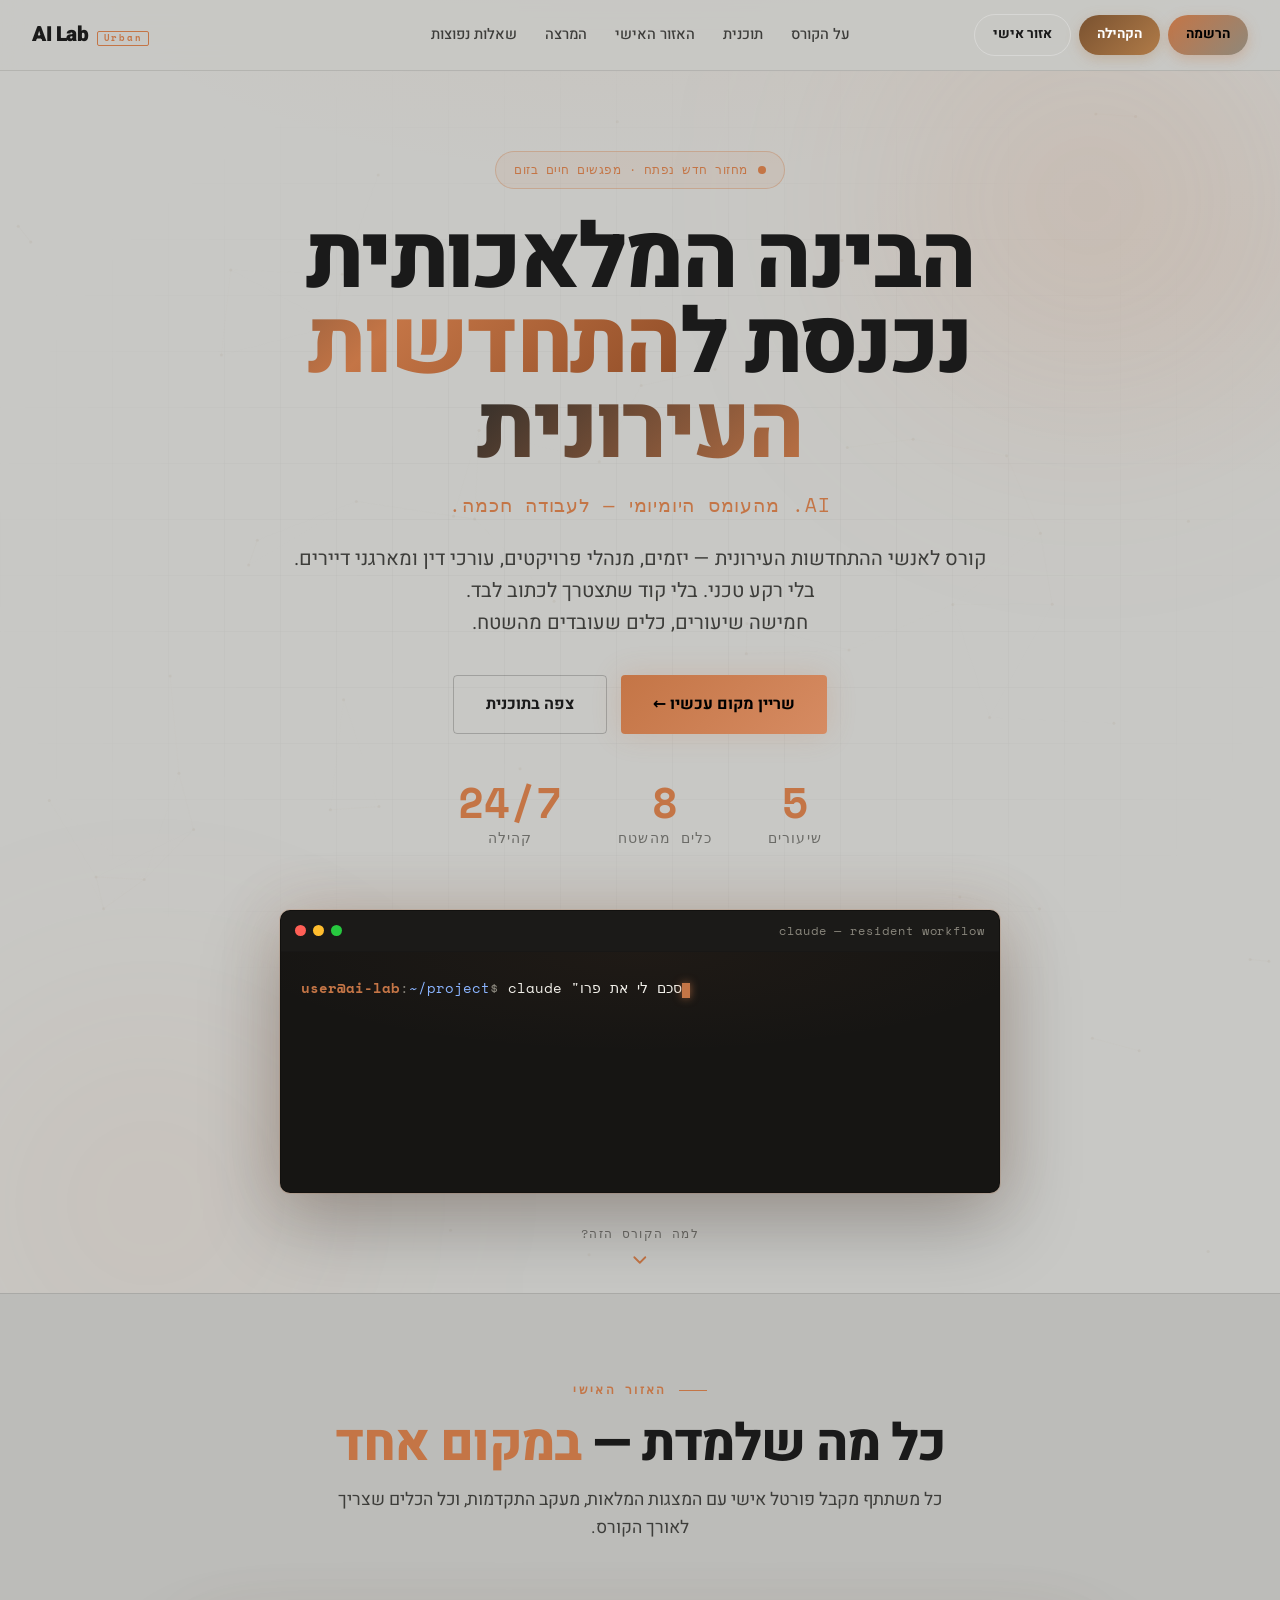
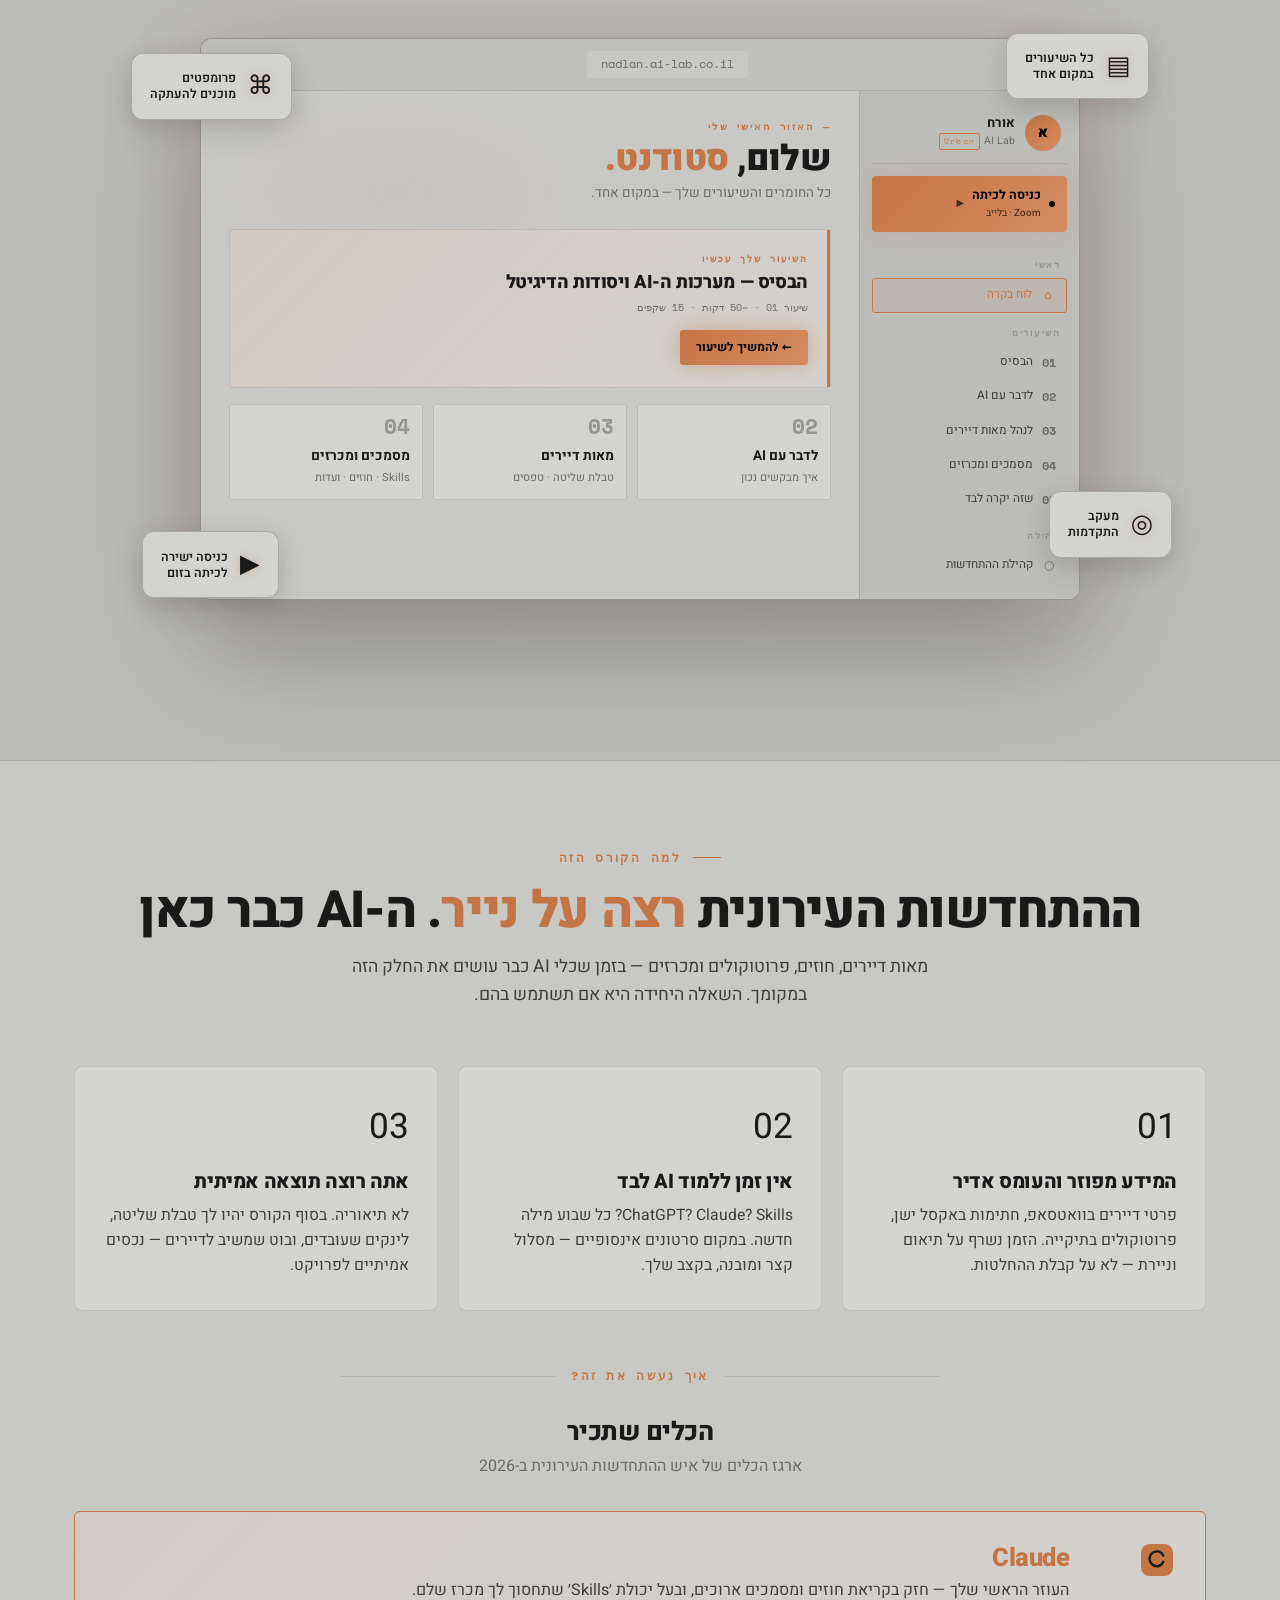
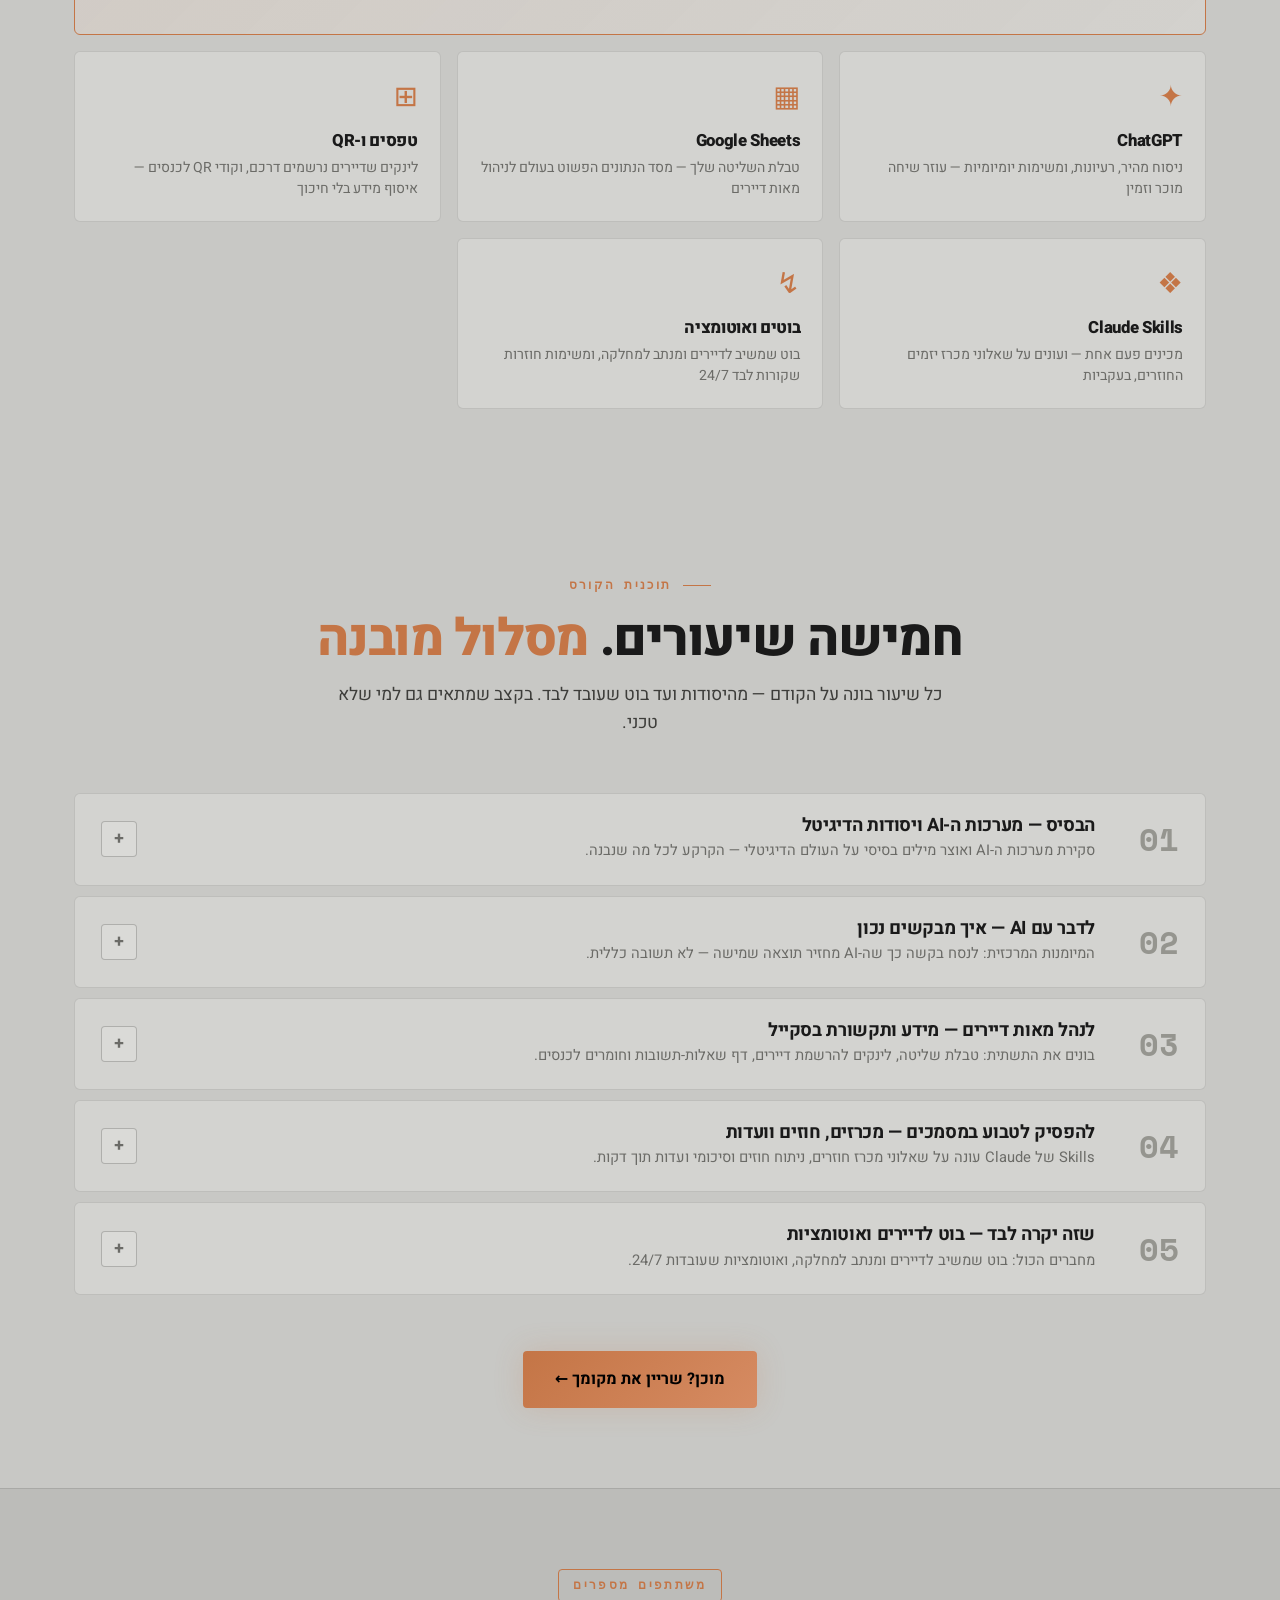
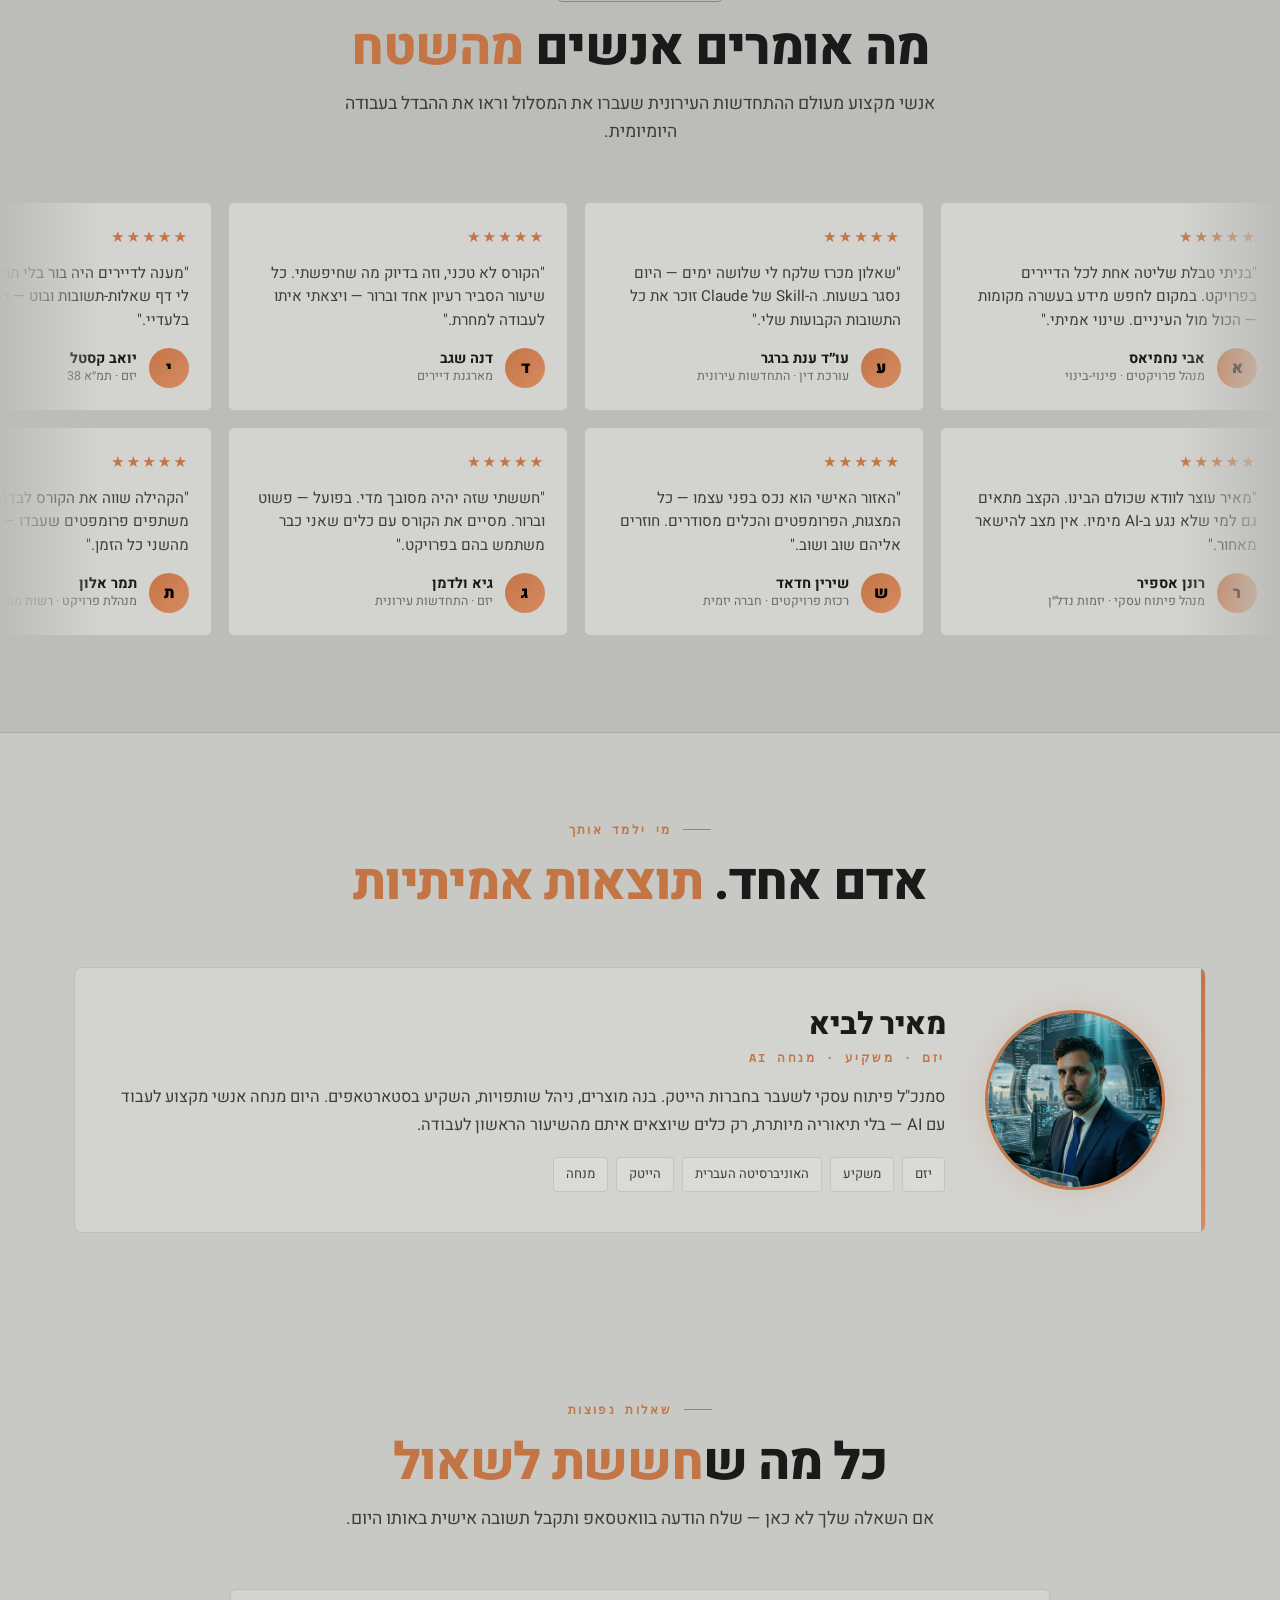
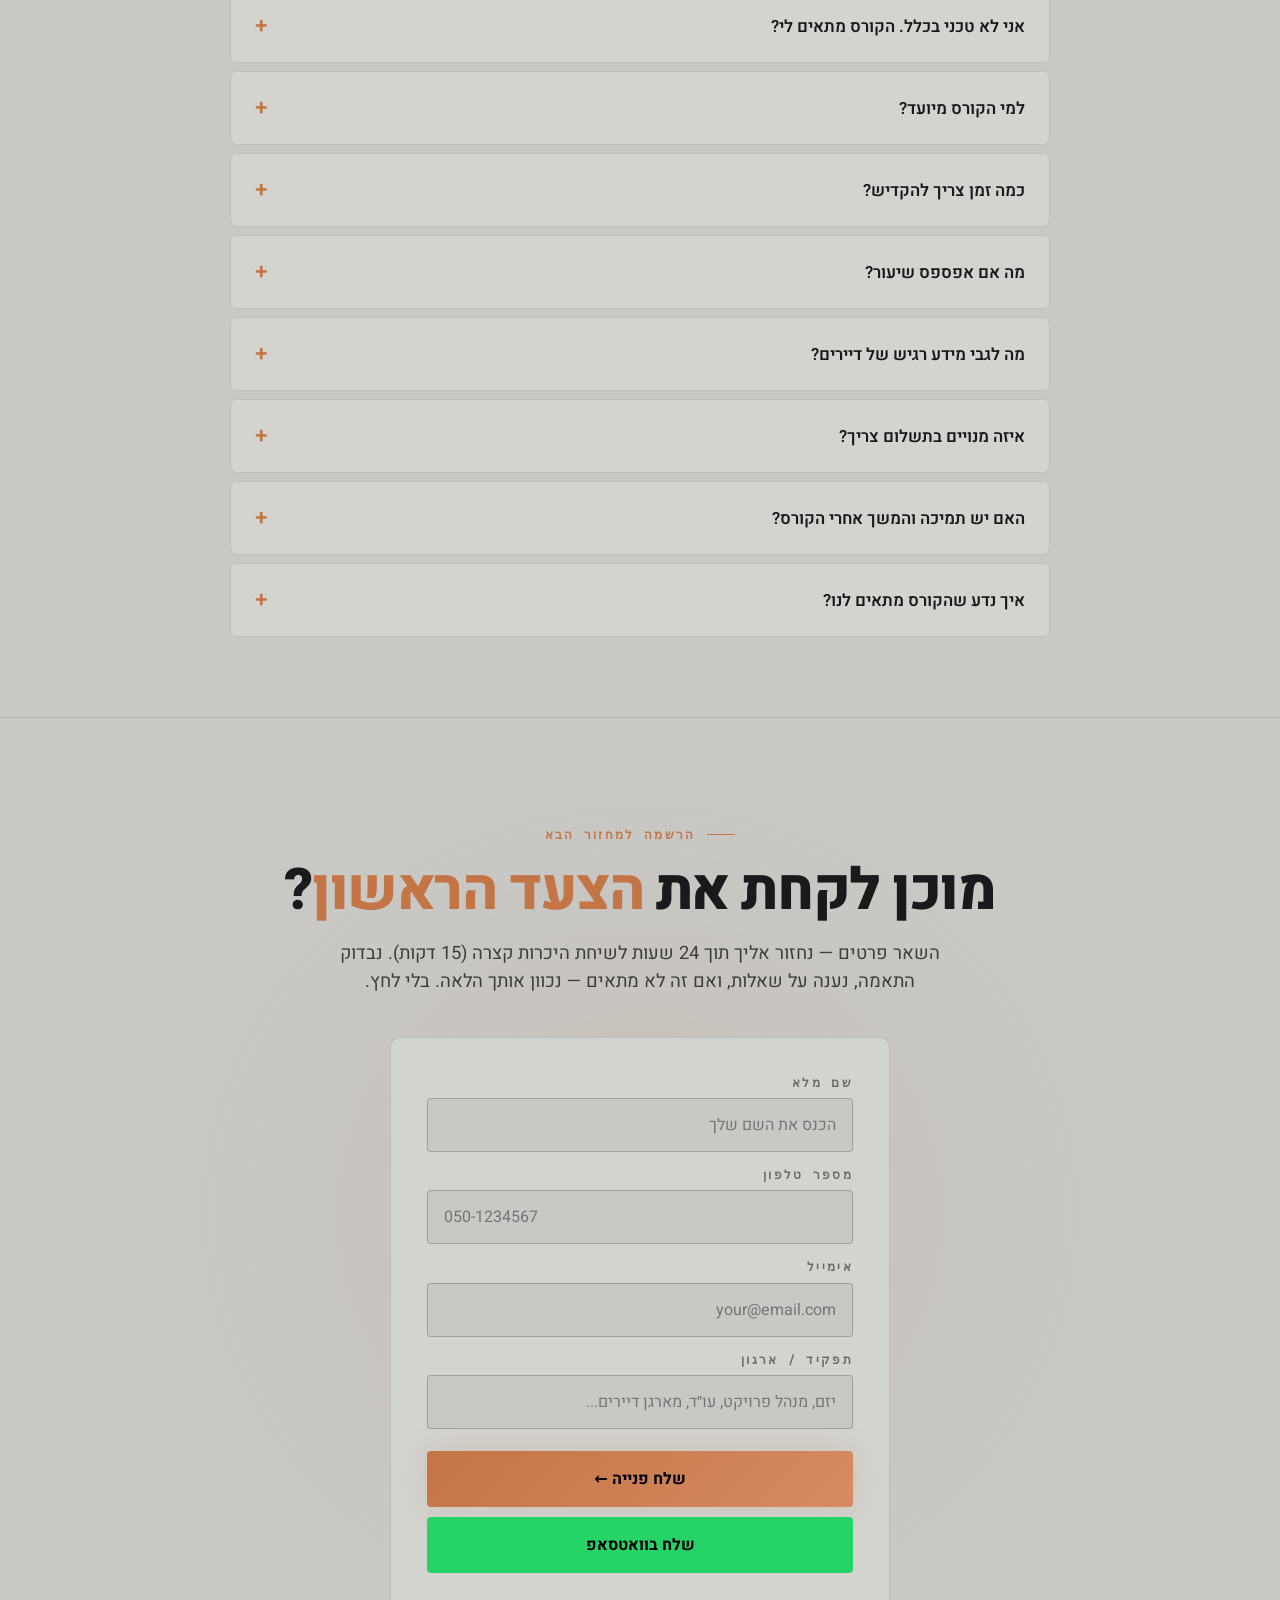
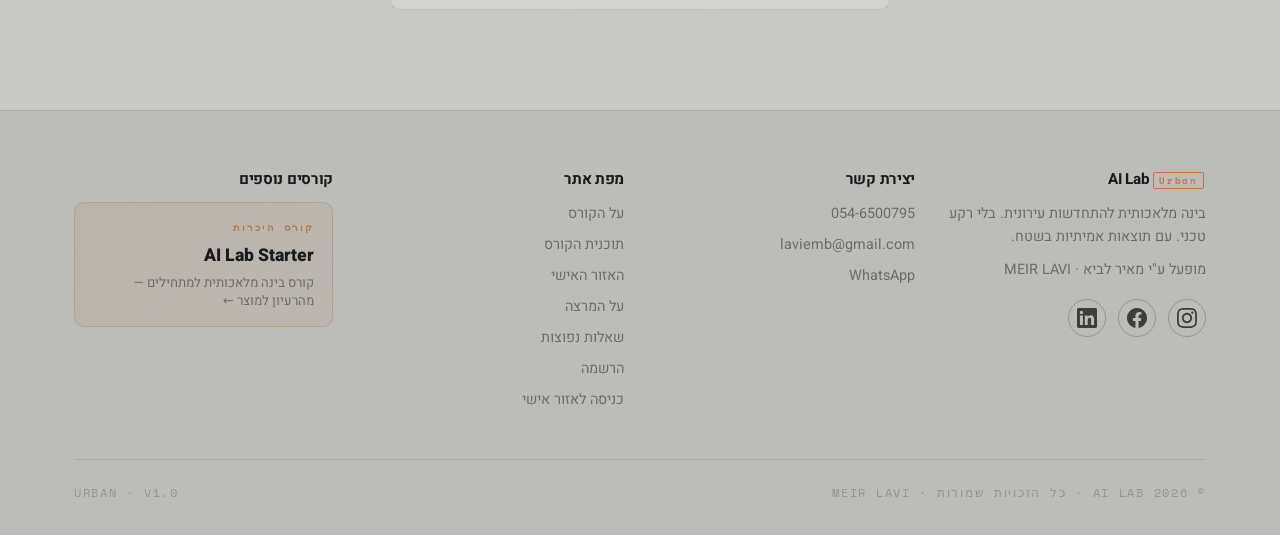
==== commit 71710903: "ניווט פנימי לפורטל — להסיר target=_blank כעת אתר השיווק והפורטל באותו דומיין (urban.ai-lab.co.il), א" ====
--- a/index.html
+++ b/index.html
@@ -40,8 +40,8 @@
   </ul>
   <div class="nav-cta-group">
     <a href="#register" class="nav-cta nav-cta-green">הרשמה</a>
-    <a href="https://urban.ai-lab.co.il/portal/#/community" target="_blank" rel="noopener" class="nav-cta nav-cta-community">הקהילה</a>
-    <a href="https://urban.ai-lab.co.il/portal/" target="_blank" rel="noopener" class="nav-cta nav-cta-portal">אזור אישי</a>
+    <a href="https://urban.ai-lab.co.il/portal/#/community" class="nav-cta nav-cta-community">הקהילה</a>
+    <a href="https://urban.ai-lab.co.il/portal/" class="nav-cta nav-cta-portal">אזור אישי</a>
   </div>
   <button class="mobile-menu-btn" id="menuBtn" aria-label="תפריט">☰</button>
 </nav>
@@ -59,8 +59,8 @@
     <li><a href="#instructor">המרצה</a></li>
     <li><a href="#faq">שאלות נפוצות</a></li>
     <li class="mobile-cta-row"><a href="#register" class="mobile-cta-primary">הרשמה</a></li>
-    <li><a href="https://urban.ai-lab.co.il/portal/#/community" target="_blank" rel="noopener" class="mobile-cta-community">הקהילה</a></li>
-    <li><a href="https://urban.ai-lab.co.il/portal/" target="_blank" rel="noopener" class="mobile-cta-portal">אזור אישי</a></li>
+    <li><a href="https://urban.ai-lab.co.il/portal/#/community" class="mobile-cta-community">הקהילה</a></li>
+    <li><a href="https://urban.ai-lab.co.il/portal/" class="mobile-cta-portal">אזור אישי</a></li>
   </ul>
 </div>
 <div class="mobile-overlay" id="mobileOverlay"></div>
@@ -787,7 +787,7 @@
         <a href="#instructor">על המרצה</a>
         <a href="#faq">שאלות נפוצות</a>
         <a href="#register">הרשמה</a>
-        <a href="https://urban.ai-lab.co.il/portal/" target="_blank" rel="noopener">כניסה לאזור אישי</a>
+        <a href="https://urban.ai-lab.co.il/portal/">כניסה לאזור אישי</a>
       </div>
       <div class="footer-col">
         <h4>קורסים נוספים</h4>
--- a/style.css
+++ b/style.css
@@ -159,82 +159,140 @@
 .nav-cta-portal:hover { border-color: var(--brand); color: var(--brand); }
 .mobile-menu-btn {
   display: none;
-  background: none; border: 0;
-  color: var(--ink-100); font-size: 1.5rem;
-  cursor: pointer; padding: 8px;
+  width: 44px; height: 44px;
+  border-radius: 12px;
+  background: rgba(0,0,0,0.06);
+  border: 1px solid rgba(0,0,0,0.10);
+  color: var(--ink-100);
+  font-size: 1.5rem;
+  cursor: pointer;
+  align-items: center;
+  justify-content: center;
+  transition: all 0.25s;
+  z-index: 300;
+}
+.mobile-menu-btn.menu-open {
+  font-size: 2rem;
+  color: var(--ink-500);
+  background: rgba(0,0,0,0.04);
+  border-color: rgba(0,0,0,0.06);
+}
+
+/* Mobile full-screen menu panel */
+.mobile-menu-panel {
+  display: none;
+  position: fixed;
+  inset: 0;
+  background: var(--bg);
+  z-index: 250;
+  flex-direction: column;
+  justify-content: center;
+  align-items: stretch;
+  text-align: center;
+  direction: rtl;
+  overflow-y: auto;
+}
+.mobile-menu-panel.open {
+  display: flex;
+  animation: menuSlideIn 0.3s ease;
+}
+@keyframes menuSlideIn {
+  from { opacity: 0; transform: translateY(-15px); }
+  to   { opacity: 1; transform: translateY(0); }
+}
+.mobile-menu-header {
+  position: absolute;
+  top: 1.2rem;
+  left: 1.5rem;
+  right: 1.5rem;
+}
+.mobile-menu-logo {
+  font-weight: 900; font-size: 1.3rem;
+  display: inline-flex; align-items: baseline; gap: 8px;
+  color: var(--ink-100);
+}
+.mobile-close-btn {
+  width: 44px; height: 44px;
+  border-radius: 12px;
+  background: rgba(0,0,0,0.06);
+  border: 1px solid rgba(0,0,0,0.10);
+  color: var(--ink-100);
+  font-size: 2rem;
+  cursor: pointer;
+  display: flex; align-items: center; justify-content: center;
+  position: absolute;
+  right: 1rem;
+  top: 1rem;
+}
+.mobile-menu-links {
+  list-style: none;
+  padding: 0; margin: 0;
+}
+.mobile-menu-links a {
+  display: flex;
+  align-items: center;
+  justify-content: center;
+  gap: 0.7rem;
+  padding: 1.1rem 1.5rem;
+  font-size: 1.15rem;
+  font-weight: 600;
+  color: var(--ink-100);
+  text-decoration: none;
+  border-bottom: 1px solid rgba(0,0,0,0.06);
+  transition: background 0.2s;
+}
+.mobile-menu-links a:hover {
+  background: rgba(196,117,70,0.10);
+}
+.mobile-menu-links .mobile-cta-row,
+.mobile-menu-links li:has(.mobile-cta-primary),
+.mobile-menu-links li:has(.mobile-cta-community),
+.mobile-menu-links li:has(.mobile-cta-portal) {
+  border-bottom: none;
+}
+.mobile-cta-row { margin-top: 1.2rem; }
+.mobile-cta-primary {
+  margin: 0.4rem 1.5rem;
+  padding: 0.9rem 1.5rem;
+  border-radius: 14px;
+  font-size: 1.1rem;
+  font-weight: 700;
+  background: linear-gradient(135deg, var(--brand), var(--brand-glow)) !important;
+  color: #000 !important;
+  border-bottom: none !important;
 }
 .mobile-cta-community {
+  margin: 0.4rem 1.5rem;
+  padding: 0.9rem 1.5rem;
+  border-radius: 14px;
+  font-size: 1.1rem;
+  font-weight: 700;
   background: linear-gradient(135deg, #7a5230, #b07b48) !important;
   color: #fff !important;
-  font-weight: 700 !important;
-  text-align: center;
+  border-bottom: none !important;
 }
 .mobile-cta-portal {
+  margin: 0.4rem 1.5rem;
+  padding: 0.9rem 1.5rem;
+  border-radius: 14px;
+  font-size: 1.1rem;
+  font-weight: 700;
   background: transparent !important;
-  border: 1.5px solid rgba(255,255,255,0.28) !important;
-  font-weight: 700 !important;
-  text-align: center;
-}
-
-.mobile-menu-panel {
-  display: none;
-  position: fixed; top: 0; right: 0; bottom: 0;
-  width: min(320px, 80vw);
-  background: var(--bg-elev);
-  border-left: 1px solid var(--line);
-  z-index: 200;
-  padding: 24px;
-  flex-direction: column;
-  transform: translateX(100%);
-  transition: transform 0.3s ease;
-}
-.mobile-menu-panel.open { transform: translateX(0); }
-.mobile-menu-header {
-  display: flex; align-items: center; justify-content: space-between;
-  margin-bottom: 32px;
-}
-.mobile-menu-logo {
-  font-weight: 900; font-size: 1.2rem;
-  display: inline-flex; align-items: baseline; gap: 8px;
-}
-.mobile-close-btn {
-  background: none; border: 0; color: var(--ink-100);
-  font-size: 1.8rem; cursor: pointer;
-}
-.mobile-menu-links {
-  list-style: none;
-  display: flex; flex-direction: column; gap: 4px;
-}
-.mobile-menu-links a {
-  display: block;
-  padding: 14px 16px;
-  color: var(--ink-300);
-  text-decoration: none;
-  font-size: 1rem; font-weight: 500;
-  border-radius: 4px;
-  transition: background 0.15s, color 0.15s;
-}
-.mobile-menu-links a:hover { background: var(--bg-card); color: var(--ink-100); }
-.mobile-cta-row { margin-top: 16px; padding-top: 16px; border-top: 1px solid var(--line); }
-.mobile-cta-primary {
-  background: linear-gradient(135deg, var(--brand), var(--brand-glow)) !important;
-  color: #000 !important;
-  font-weight: 700 !important;
-  text-align: center;
+  border: 1.5px solid var(--line-strong) !important;
+  color: var(--ink-100) !important;
 }
 .mobile-overlay {
   display: none;
   position: fixed; inset: 0;
-  background: rgba(0,0,0,0.6); backdrop-filter: blur(4px);
+  background: rgba(0,0,0,0.4); backdrop-filter: blur(4px);
   z-index: 150;
 }
 .mobile-overlay.open { display: block; }
-.mobile-menu-panel.open { display: flex; }
-
-@media (max-width: 980px) {
+
+@media (max-width: 1024px) {
   .nav-links-desktop { display: none; }
   .nav-cta-group { display: none; }
-  .mobile-menu-btn { display: block; }
+  .mobile-menu-btn { display: flex; }
 }
 
 /* ========== HERO ========== */
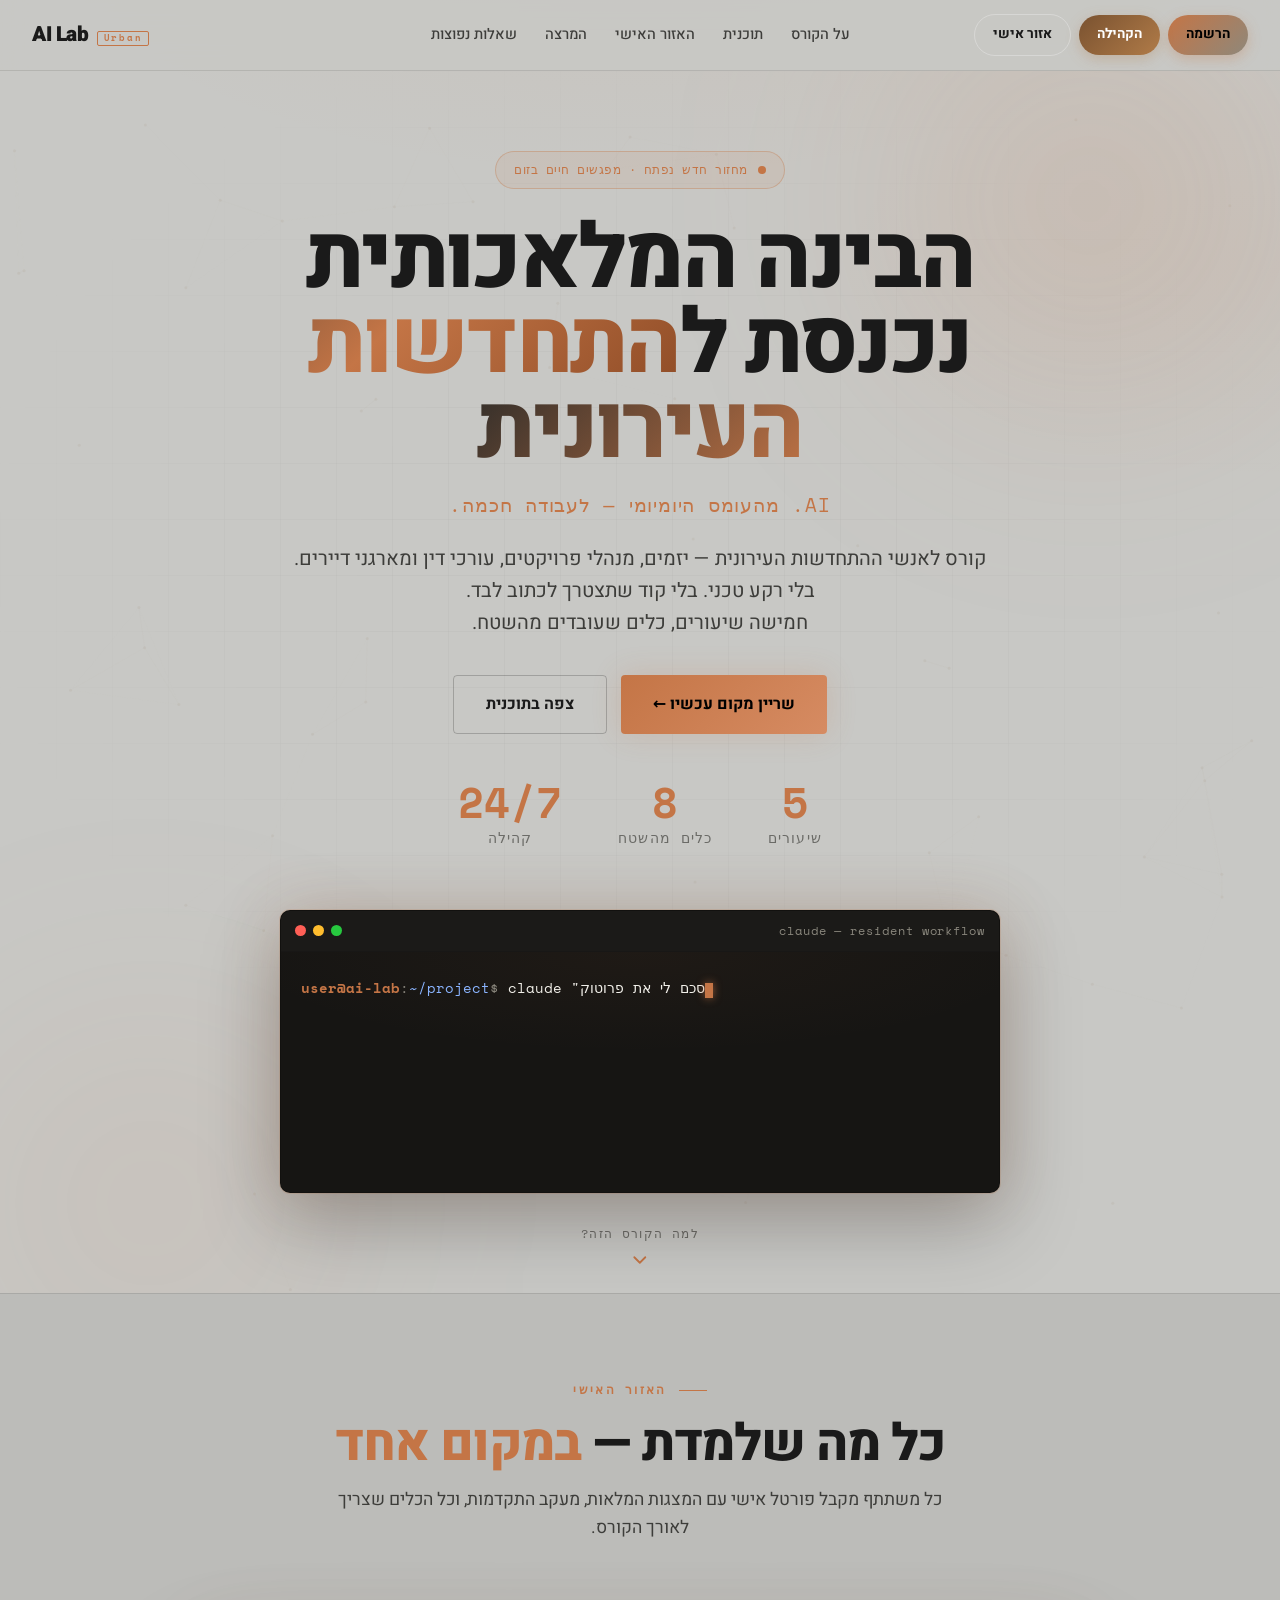
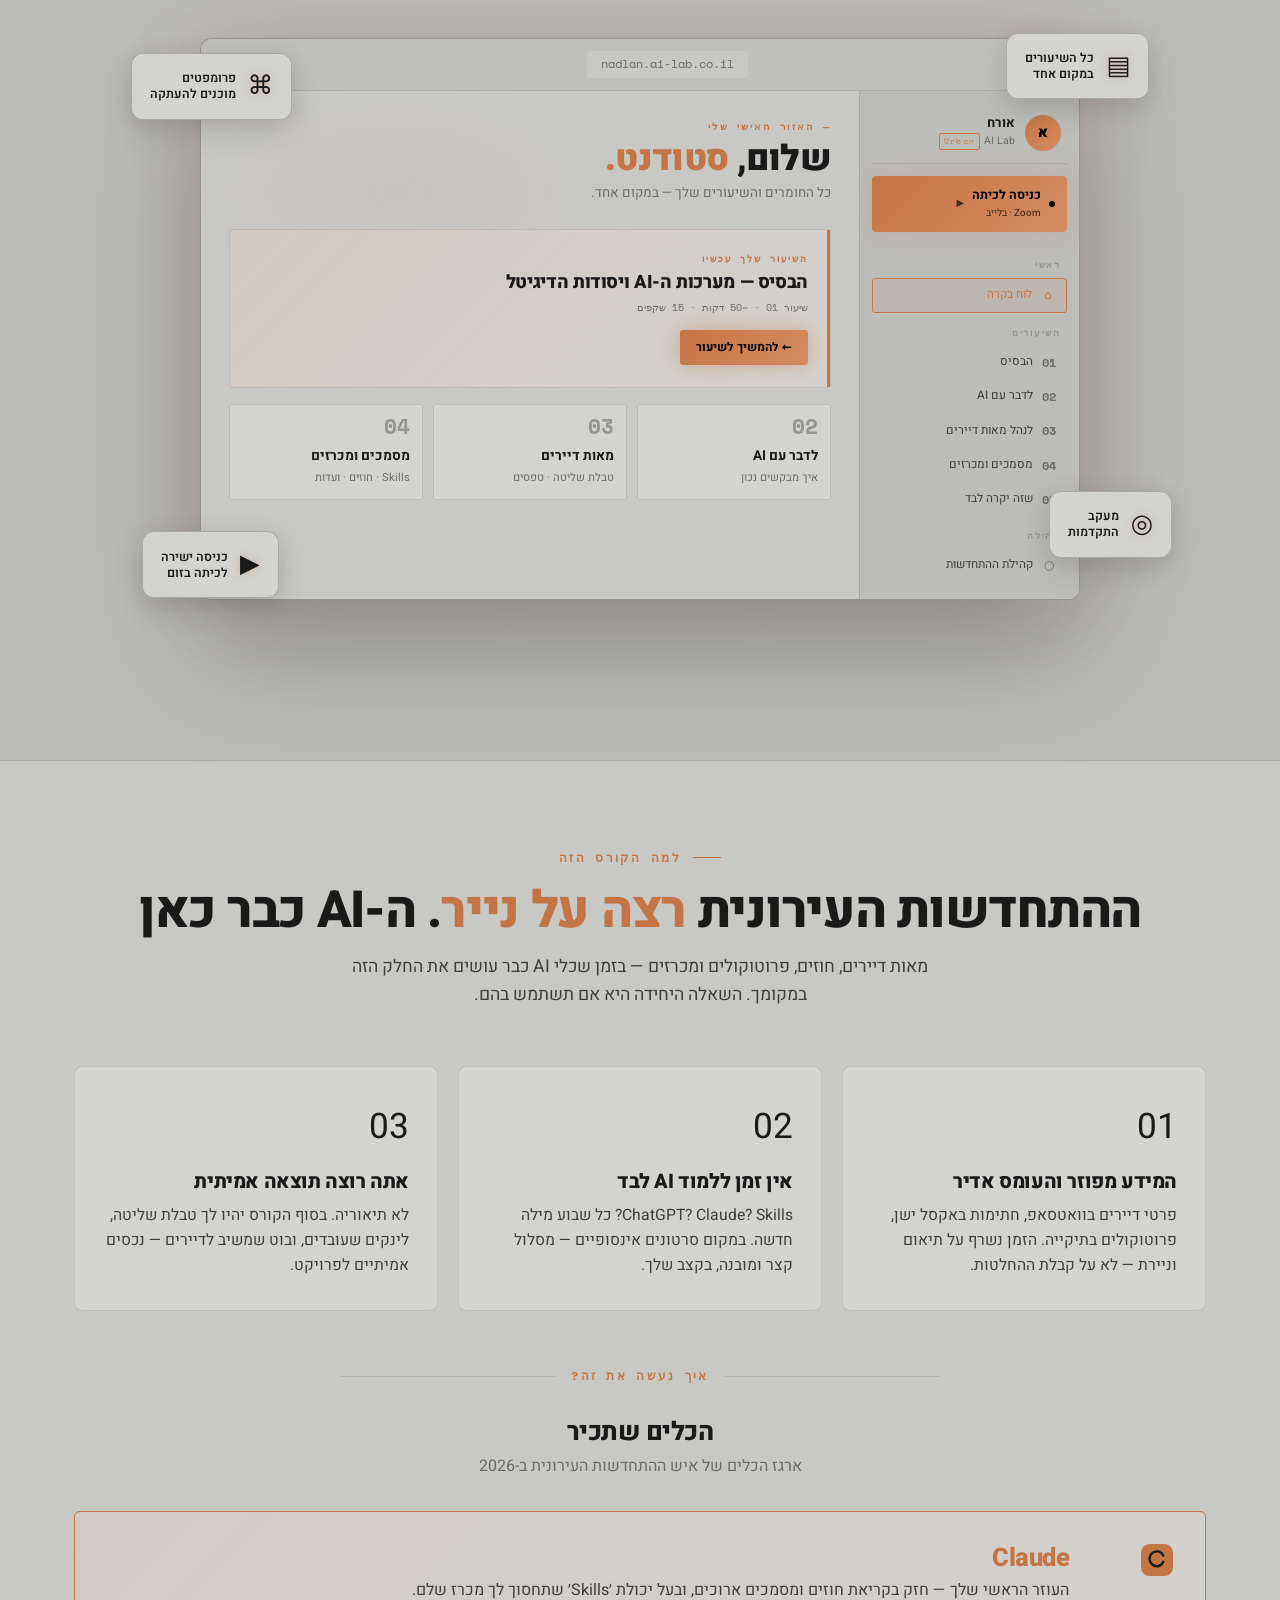
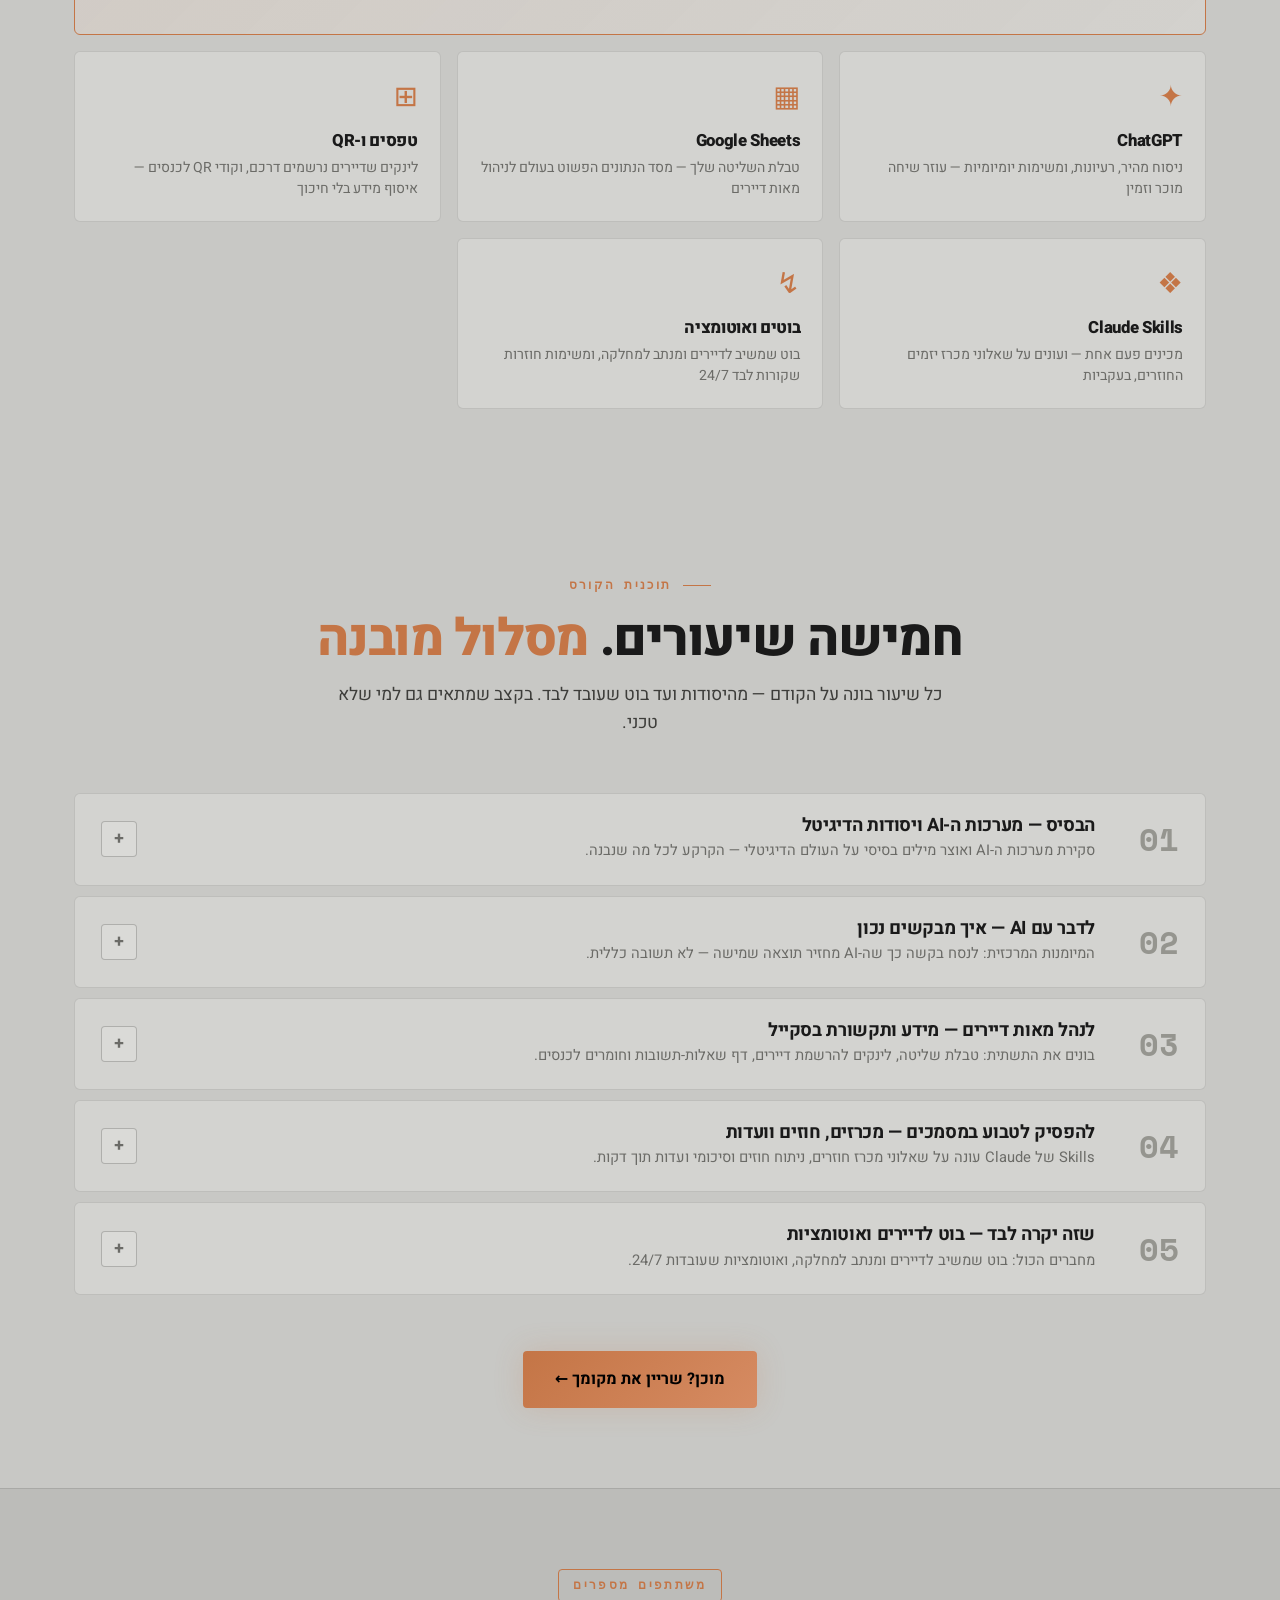
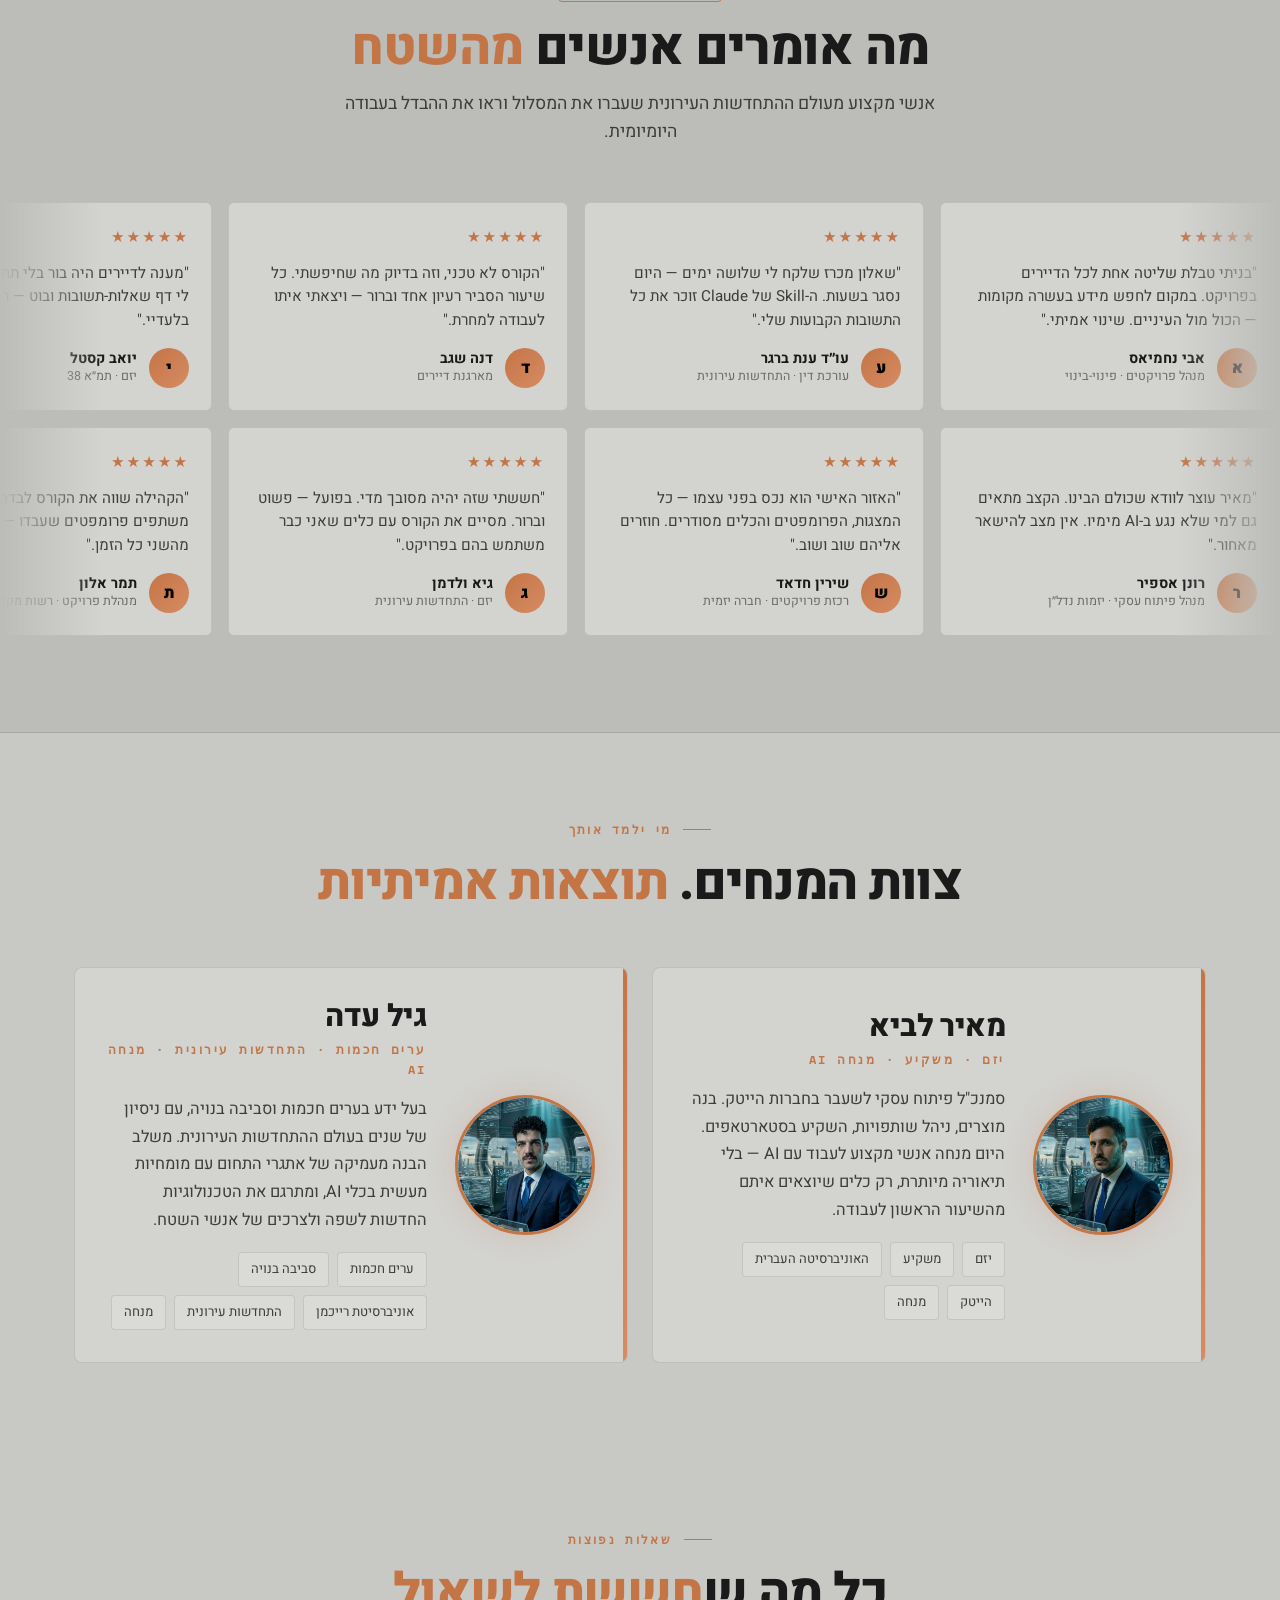
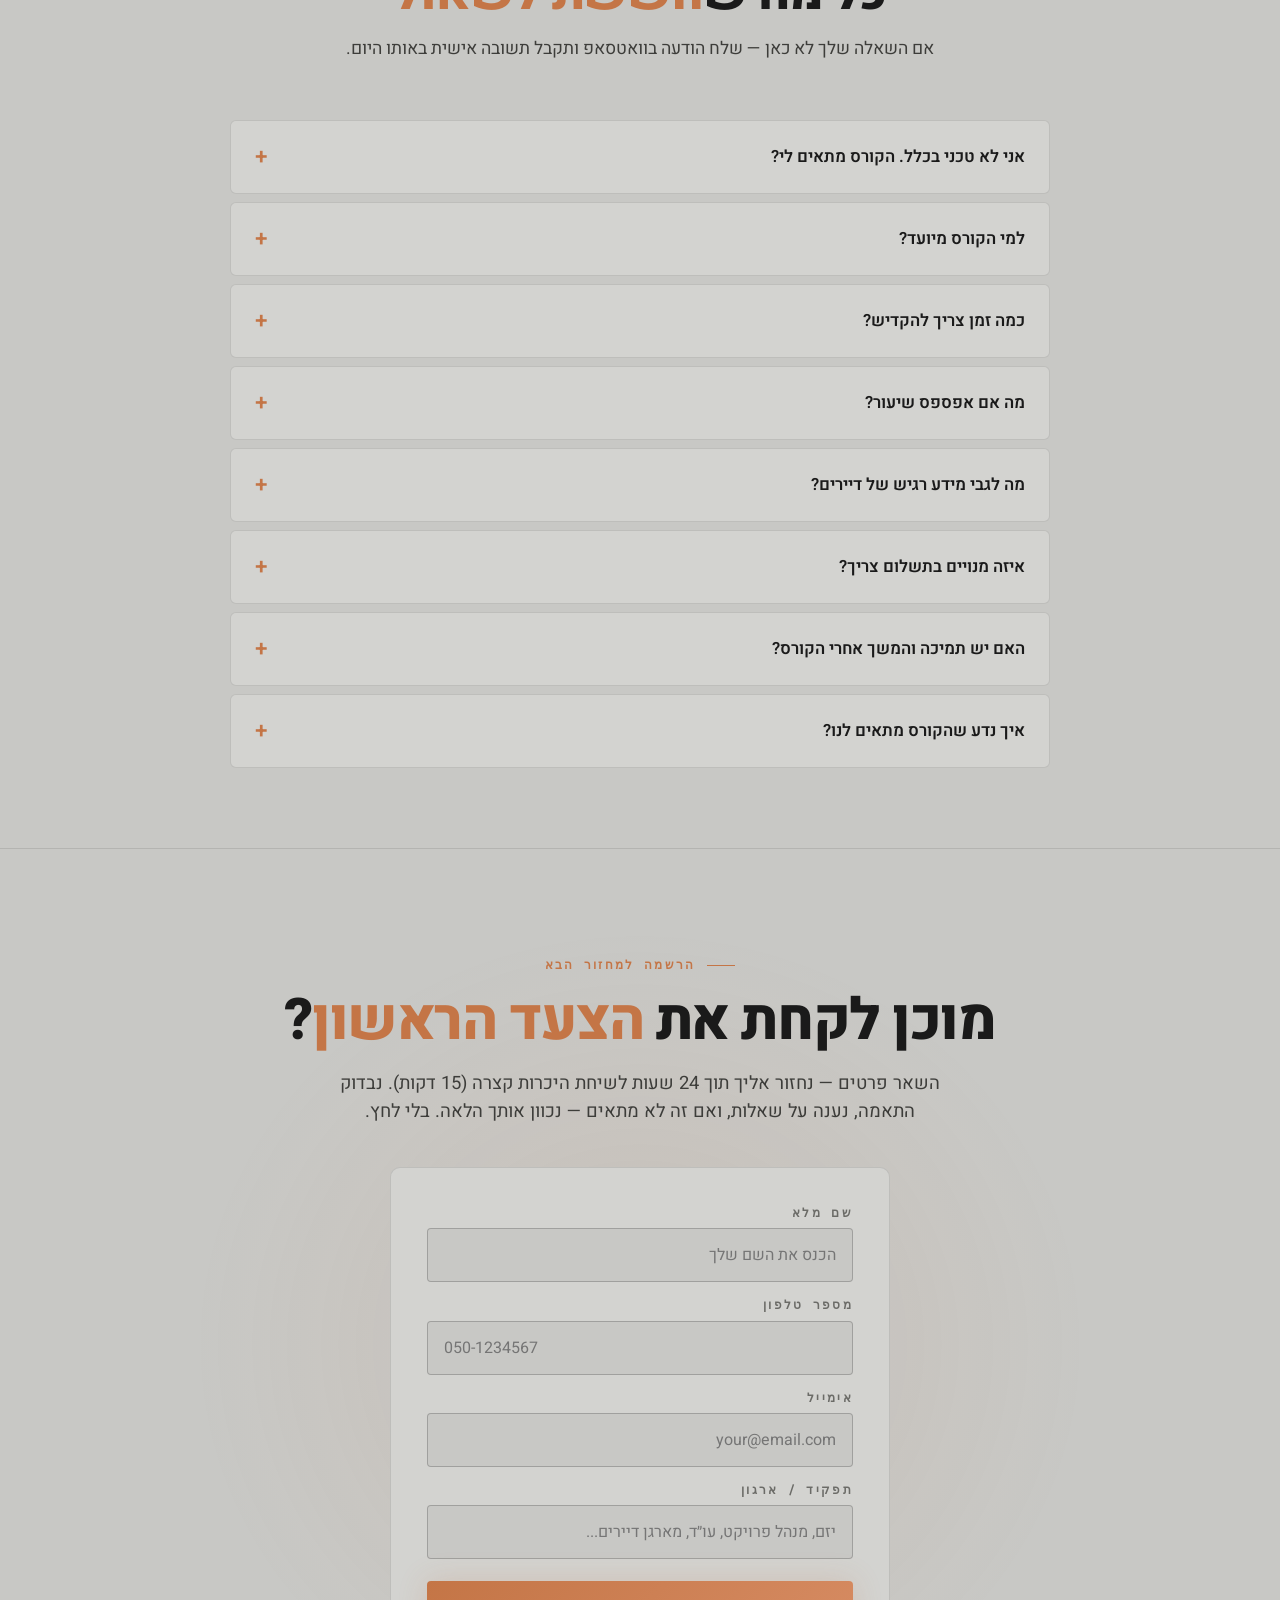
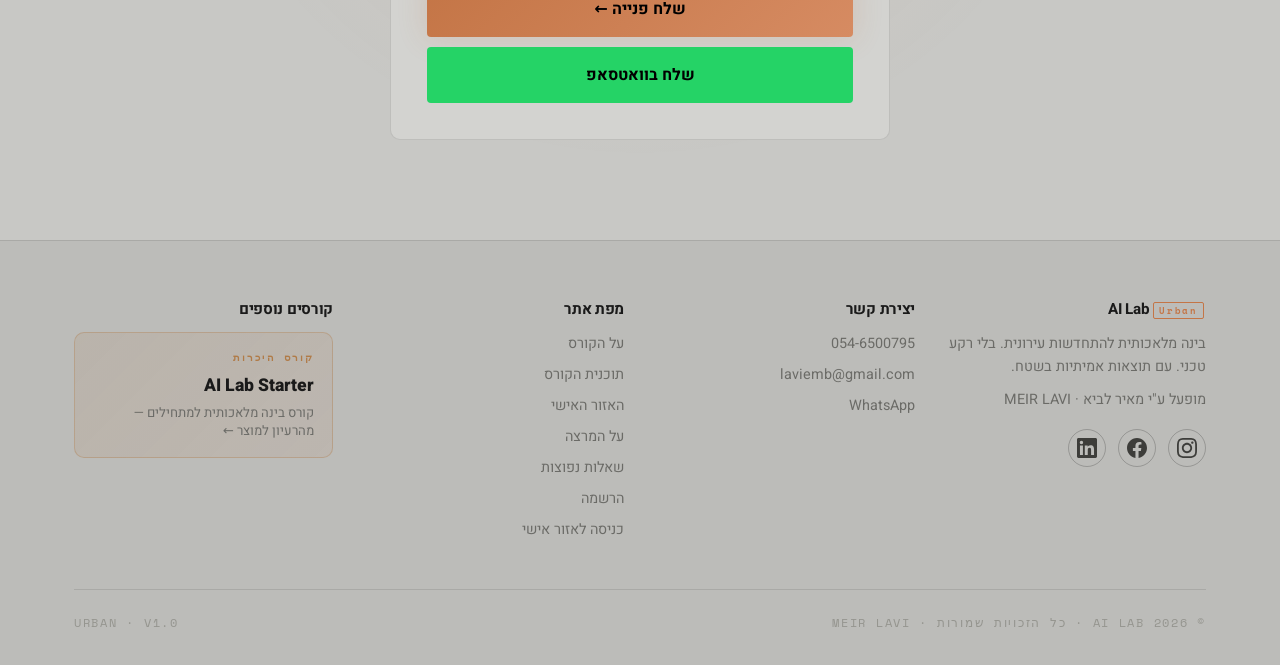
==== commit 1d89a71d: "מנחה שני — גיל עדה - כותרת: 'אדם אחד' → 'צוות המנחים' - גריד דו-טורי בדסקטופ (900px+), מוערם במובייל" ====
--- a/index.html
+++ b/index.html
@@ -631,22 +631,41 @@
   <div class="container">
     <div class="section-title reveal">
       <span class="kicker">מי ילמד אותך</span>
-      <h2>אדם אחד. <em>תוצאות אמיתיות</em></h2>
-    </div>
-    <div class="instructor-card reveal">
-      <div class="instructor-avatar">
-        <img src="meir.jpg" alt="מאיר לביא — מרצה הקורס" loading="lazy">
-      </div>
-      <div class="instructor-info">
-        <h3>מאיר לביא</h3>
-        <div class="title">יזם · משקיע · מנחה AI</div>
-        <p>סמנכ"ל פיתוח עסקי לשעבר בחברות הייטק. בנה מוצרים, ניהל שותפויות, השקיע בסטארטאפים. היום מנחה אנשי מקצוע לעבוד עם AI — בלי תיאוריה מיותרת, רק כלים שיוצאים איתם מהשיעור הראשון לעבודה.</p>
-        <div class="instructor-tags">
-          <span>יזם</span>
-          <span>משקיע</span>
-          <span>האוניברסיטה העברית</span>
-          <span>הייטק</span>
-          <span>מנחה</span>
+      <h2>צוות המנחים. <em>תוצאות אמיתיות</em></h2>
+    </div>
+    <div class="instructors-grid">
+      <div class="instructor-card reveal">
+        <div class="instructor-avatar">
+          <img src="meir.jpg" alt="מאיר לביא — מרצה הקורס" loading="lazy">
+        </div>
+        <div class="instructor-info">
+          <h3>מאיר לביא</h3>
+          <div class="title">יזם · משקיע · מנחה AI</div>
+          <p>סמנכ"ל פיתוח עסקי לשעבר בחברות הייטק. בנה מוצרים, ניהל שותפויות, השקיע בסטארטאפים. היום מנחה אנשי מקצוע לעבוד עם AI — בלי תיאוריה מיותרת, רק כלים שיוצאים איתם מהשיעור הראשון לעבודה.</p>
+          <div class="instructor-tags">
+            <span>יזם</span>
+            <span>משקיע</span>
+            <span>האוניברסיטה העברית</span>
+            <span>הייטק</span>
+            <span>מנחה</span>
+          </div>
+        </div>
+      </div>
+      <div class="instructor-card reveal">
+        <div class="instructor-avatar">
+          <img src="gil.png" alt="גיל עדה — מרצה הקורס" loading="lazy">
+        </div>
+        <div class="instructor-info">
+          <h3>גיל עדה</h3>
+          <div class="title">ערים חכמות · התחדשות עירונית · מנחה AI</div>
+          <p>בעל ידע בערים חכמות וסביבה בנויה, עם ניסיון של שנים בעולם ההתחדשות העירונית. משלב הבנה מעמיקה של אתגרי התחום עם מומחיות מעשית בכלי AI, ומתרגם את הטכנולוגיות החדשות לשפה ולצרכים של אנשי השטח.</p>
+          <div class="instructor-tags">
+            <span>ערים חכמות</span>
+            <span>סביבה בנויה</span>
+            <span>אוניברסיטת רייכמן</span>
+            <span>התחדשות עירונית</span>
+            <span>מנחה</span>
+          </div>
         </div>
       </div>
     </div>
--- a/style.css
+++ b/style.css
@@ -1015,13 +1015,21 @@
 .testimonial-author-role { font-size: 0.78rem; color: var(--ink-500); }
 
 /* ========== INSTRUCTOR ========== */
+.instructors-grid {
+  display: grid;
+  grid-template-columns: repeat(2, 1fr);
+  gap: 24px;
+}
+@media (max-width: 900px) {
+  .instructors-grid { grid-template-columns: 1fr; }
+}
 .instructor-card {
-  display: grid; grid-template-columns: 180px 1fr;
-  gap: 40px; align-items: center;
+  display: grid; grid-template-columns: 140px 1fr;
+  gap: 28px; align-items: center;
   background: var(--bg-elev);
   border: 1px solid var(--line);
   border-radius: 8px;
-  padding: 40px;
+  padding: 32px;
   position: relative; overflow: hidden;
 }
 .instructor-card::before {
@@ -1030,7 +1038,7 @@
   background: linear-gradient(180deg, var(--brand), var(--brand-glow));
 }
 .instructor-avatar {
-  width: 180px; height: 180px;
+  width: 140px; height: 140px;
   border-radius: 50%;
   overflow: hidden;
   border: 3px solid var(--brand);
@@ -1060,8 +1068,9 @@
   color: var(--ink-300);
 }
 @media (max-width: 700px) {
-  .instructor-card { grid-template-columns: 1fr; gap: 24px; padding: 28px; text-align: right; }
-  .instructor-avatar { width: 140px; height: 140px; margin: 0 0 8px 0; }
+  .instructor-card { grid-template-columns: 1fr; gap: 20px; padding: 28px; text-align: right; }
+  .instructor-avatar { width: 120px; height: 120px; margin: 0 0 4px 0; }
+  .instructor-info h3 { font-size: 1.6rem; }
 }
 
 /* ========== FAQ ========== */
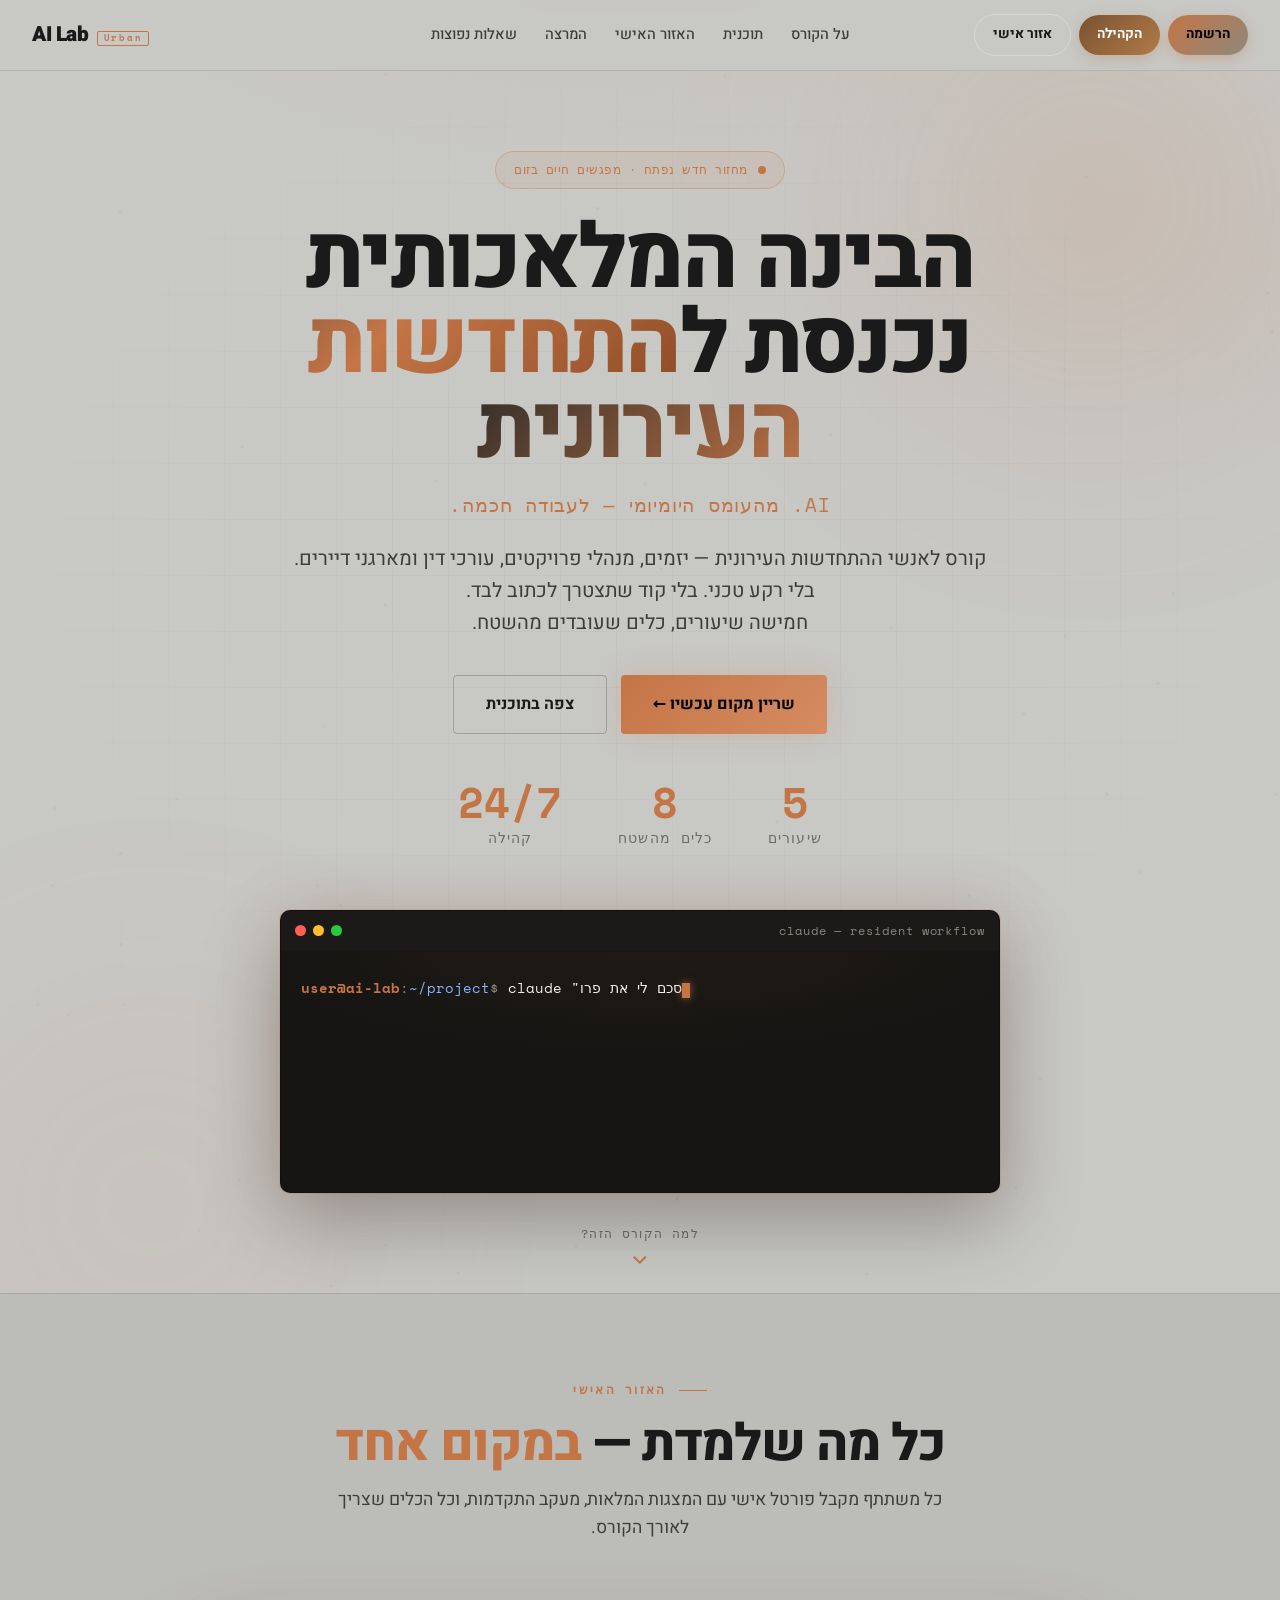
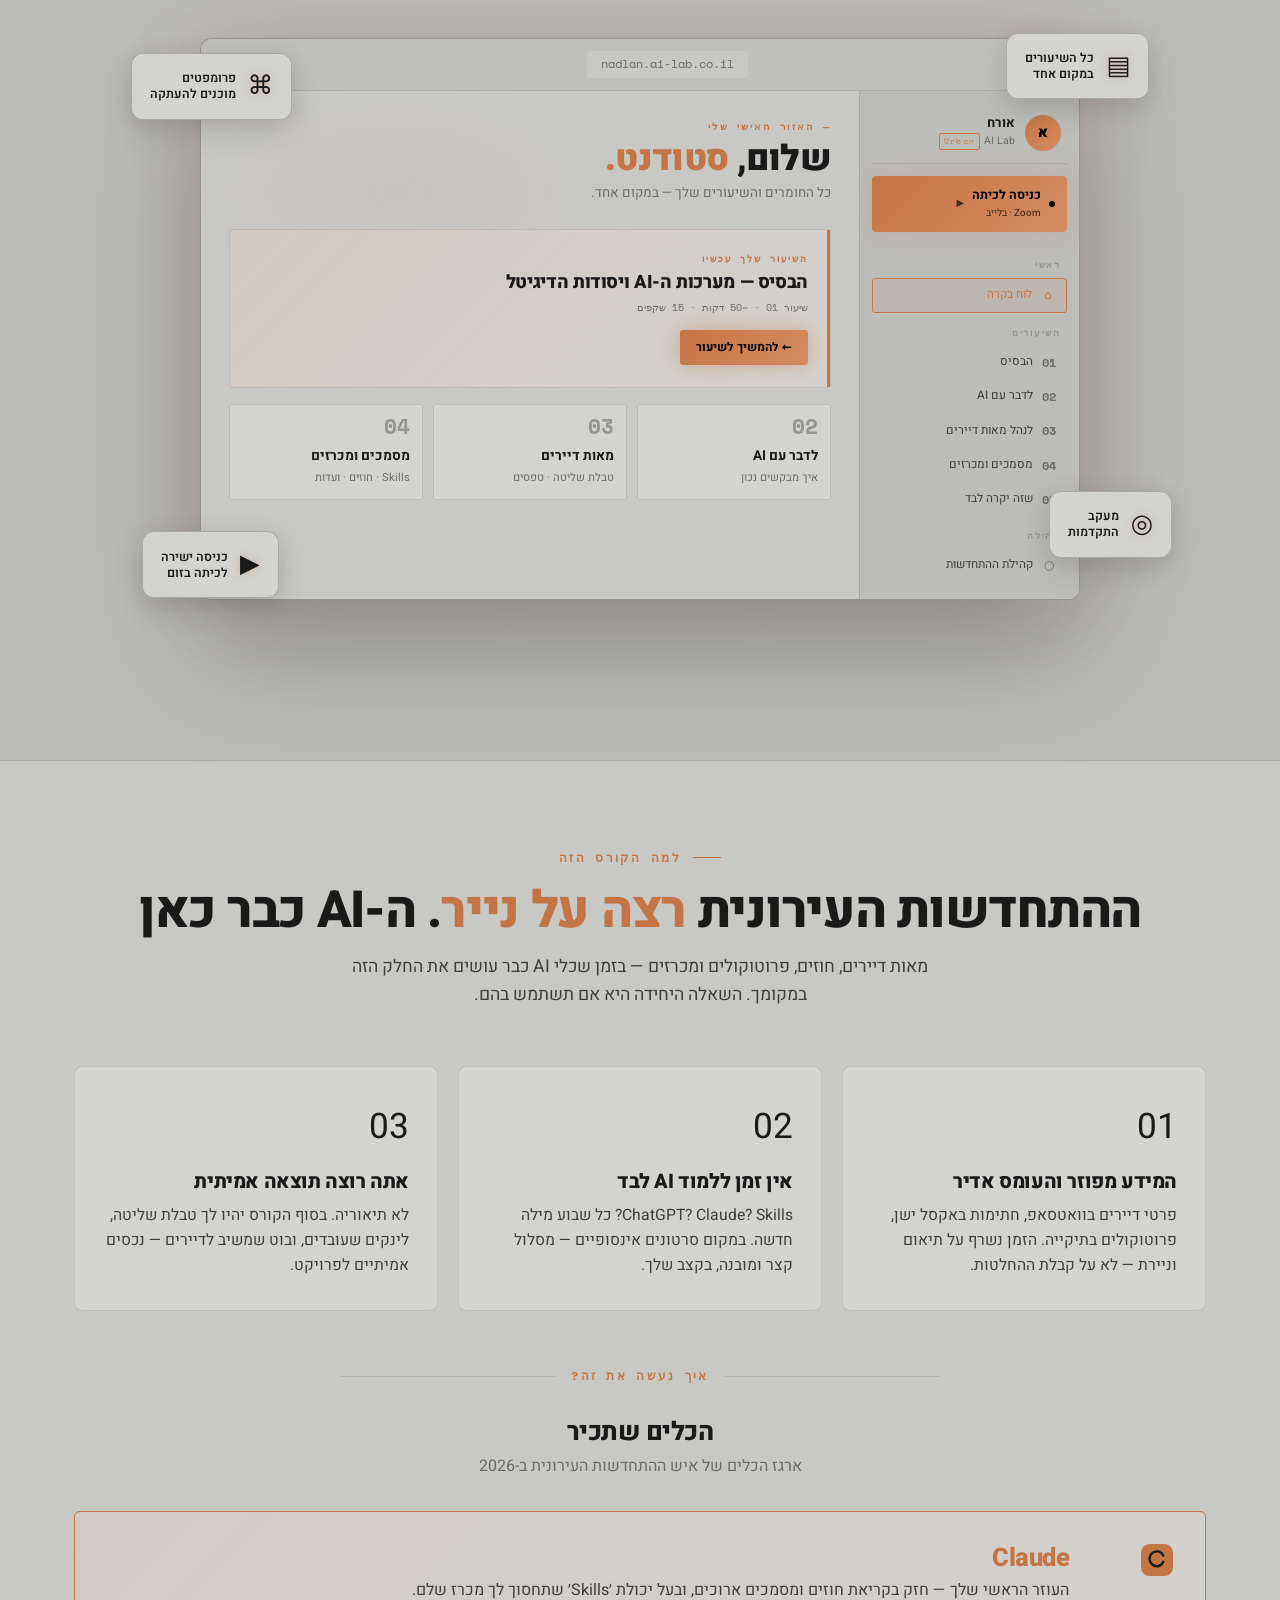
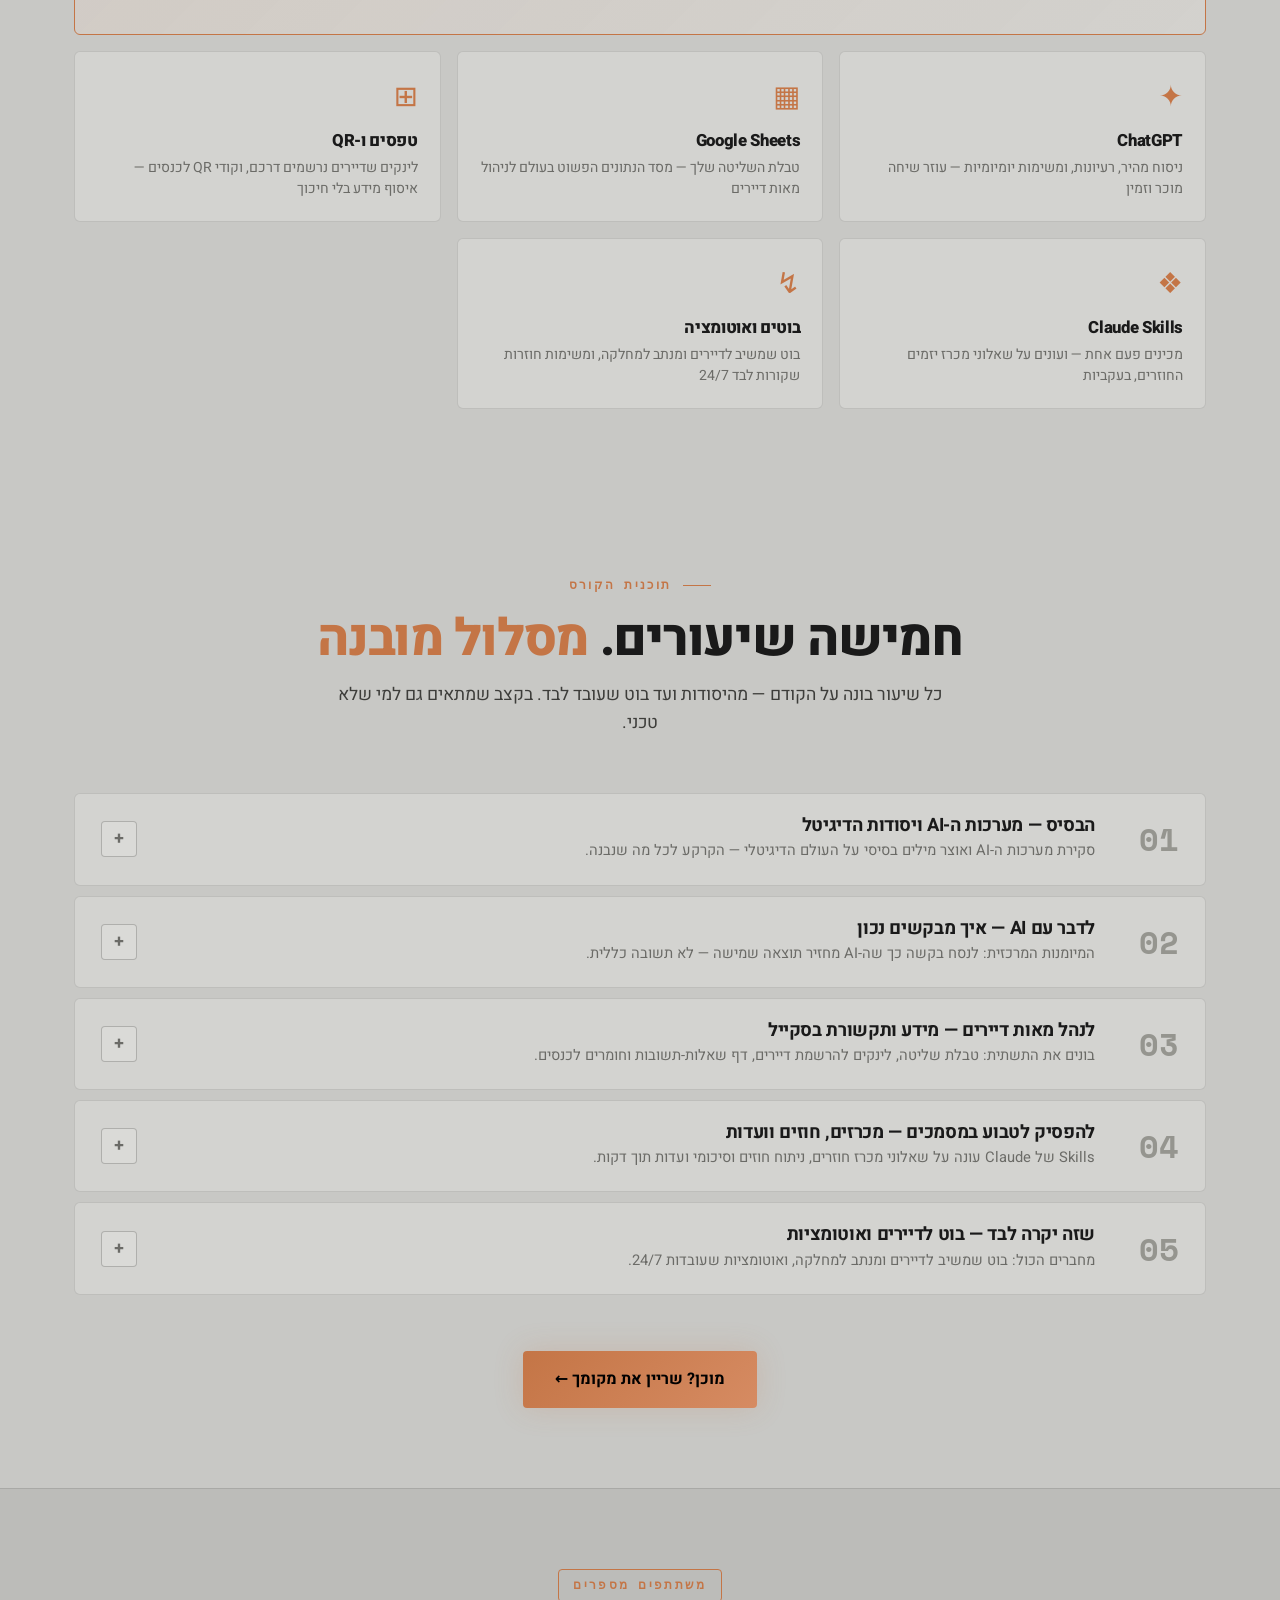
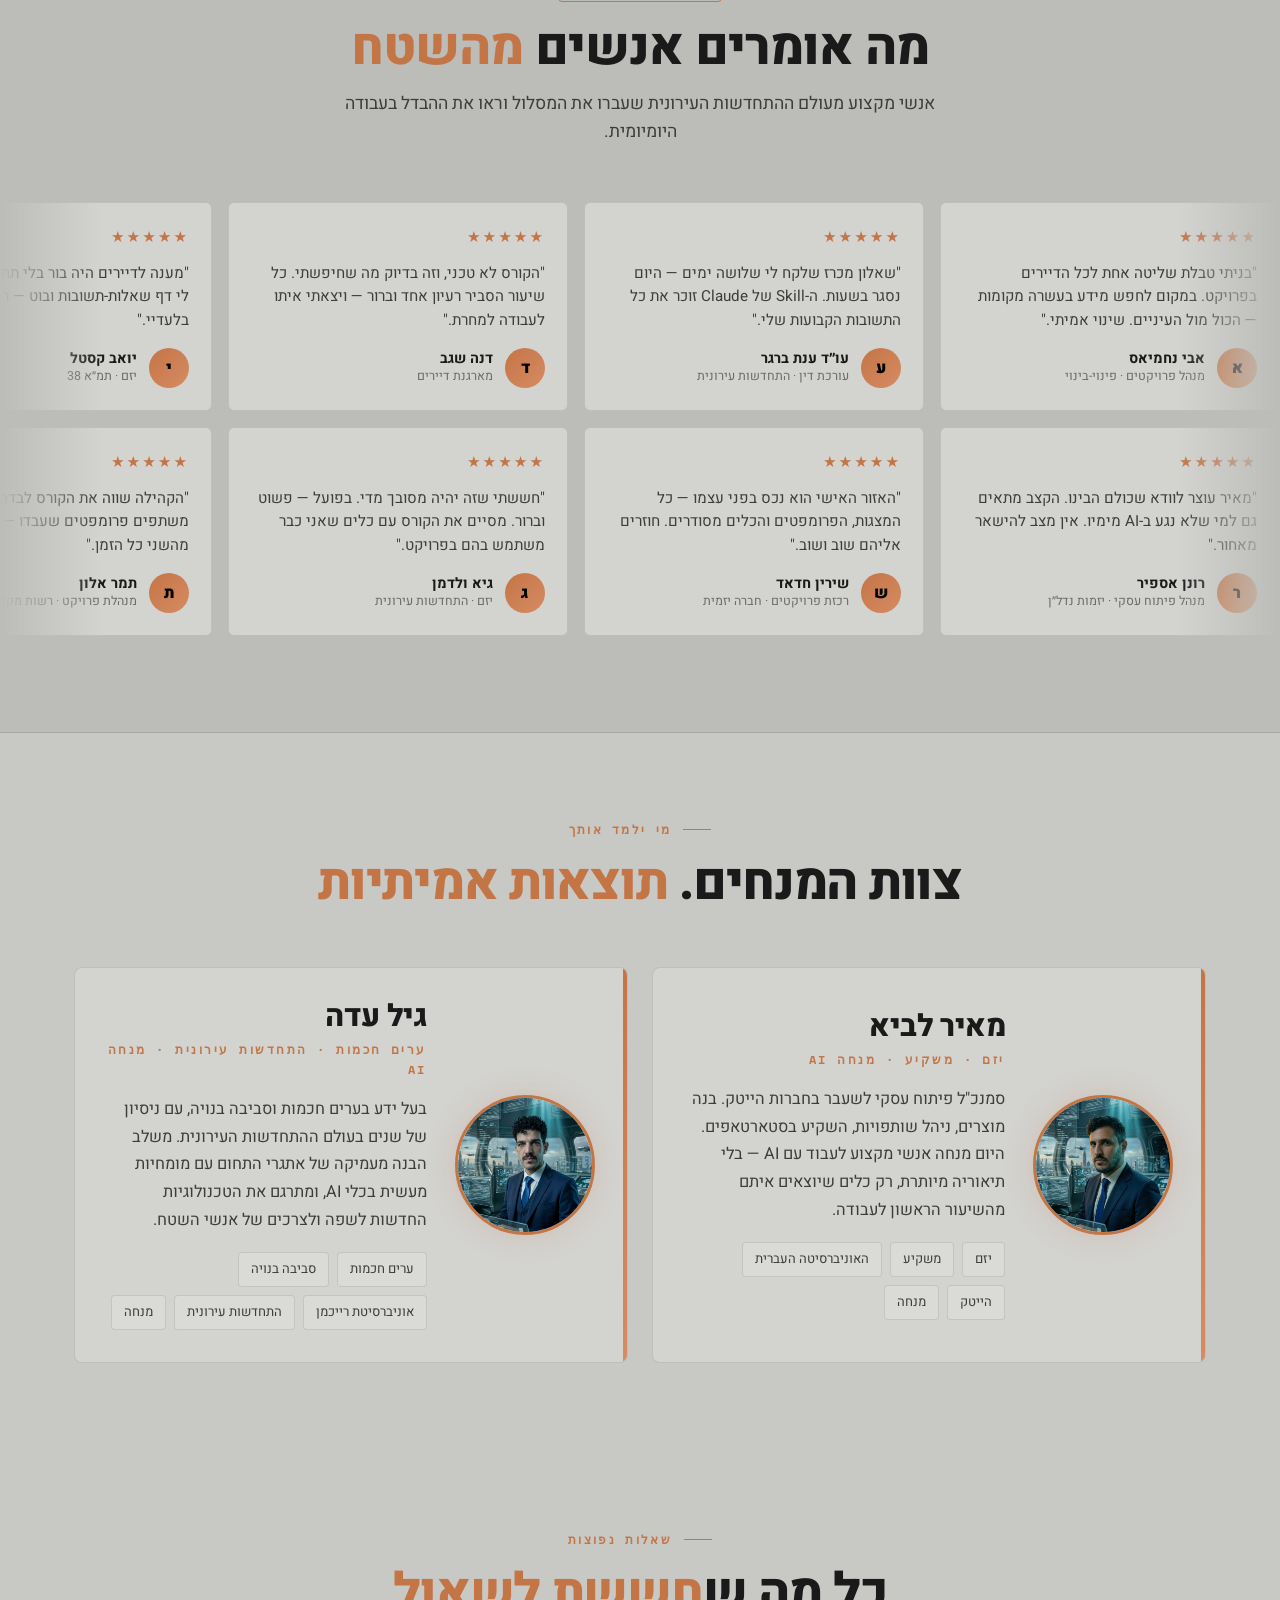
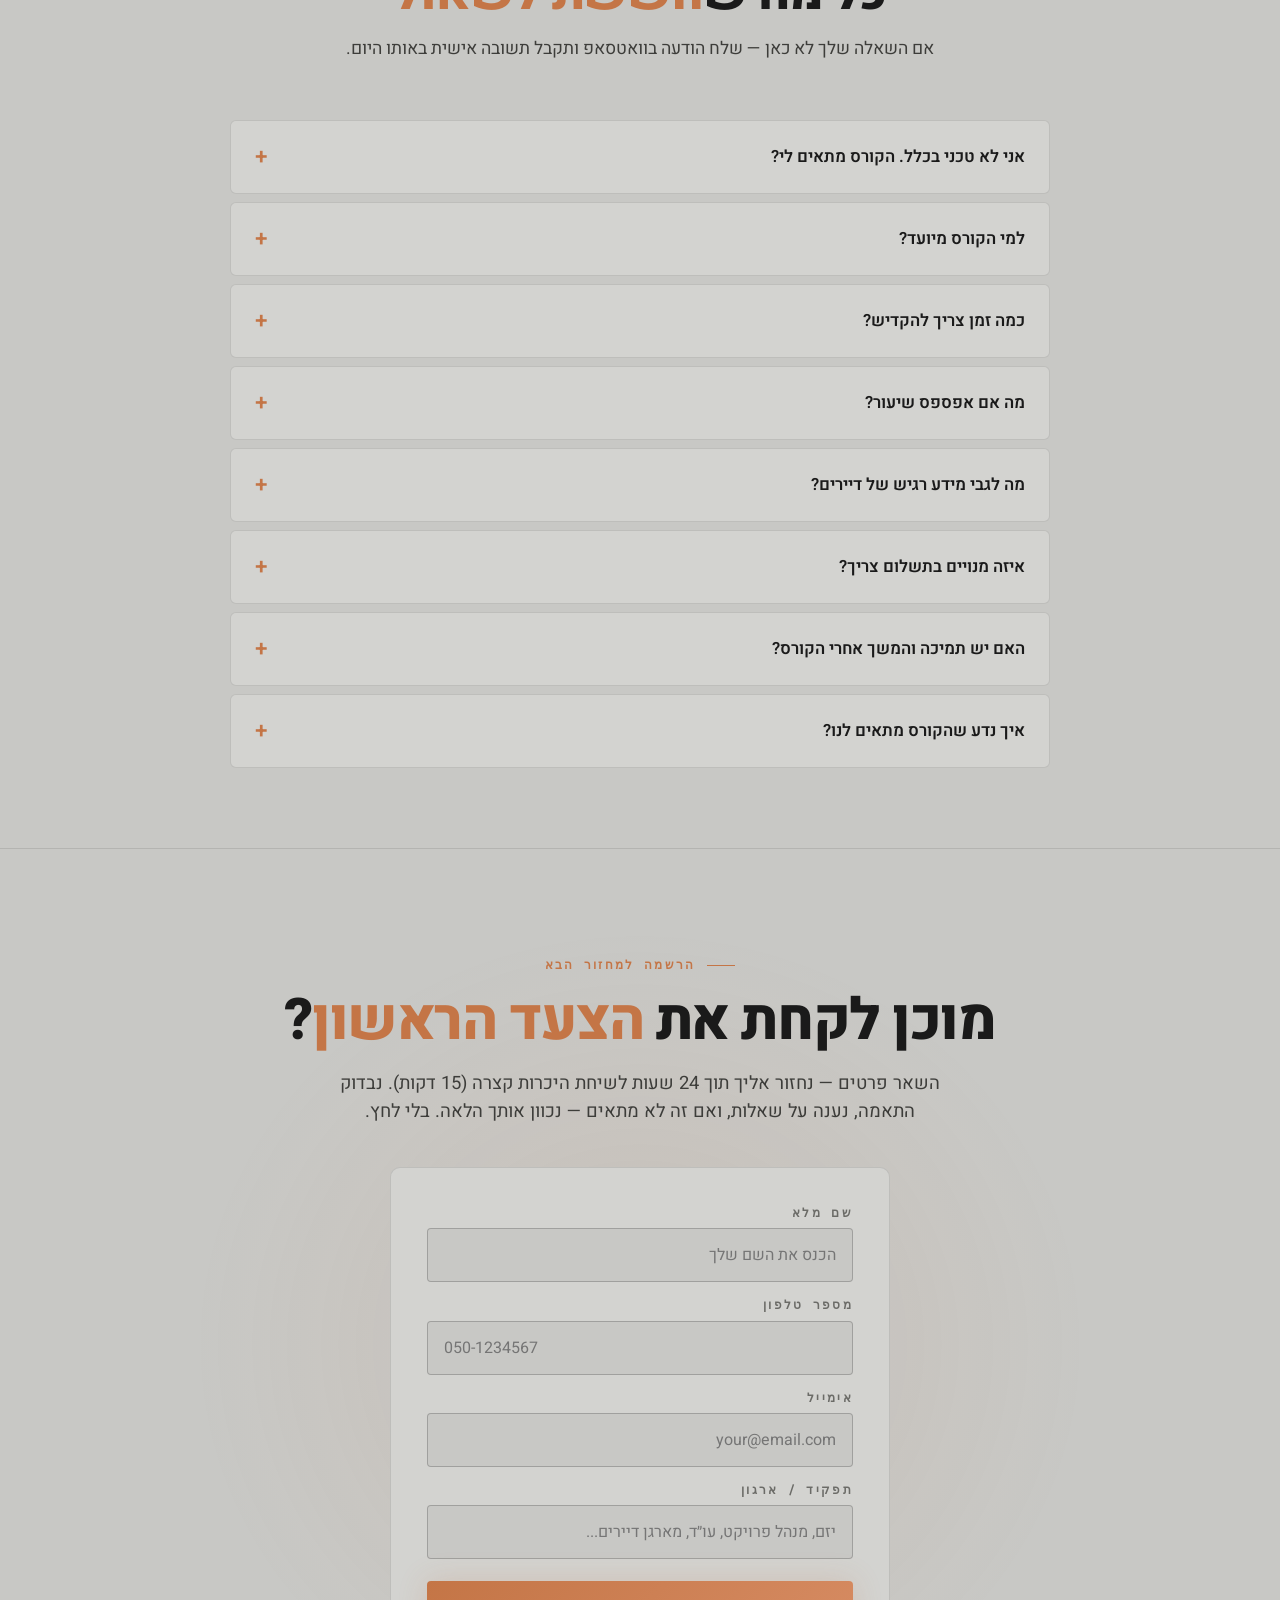
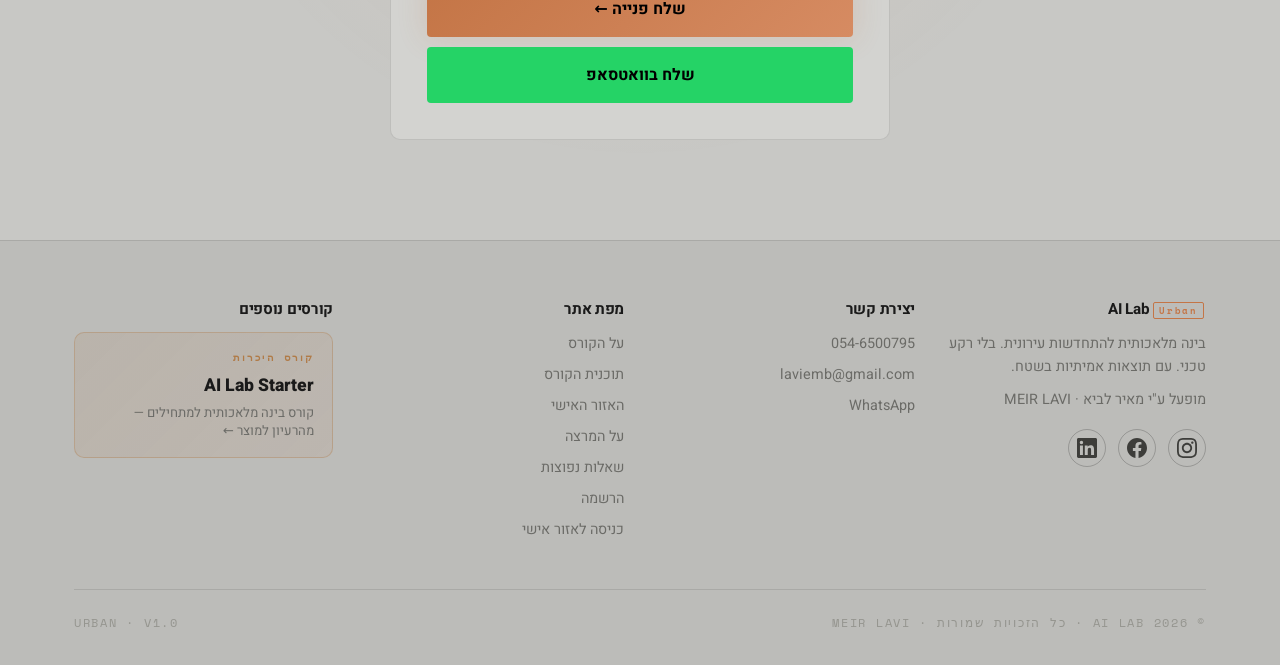
==== commit 0fe71bac: "חיבור Google Analytics 4 (G-10FS5VWV2F) — אתר ופורטל מעקב יחיד לדומיין urban.ai-lab.co.il — Enhanced" ====
--- a/index.html
+++ b/index.html
@@ -22,6 +22,15 @@
   <meta property="og:locale" content="he_IL">
 
   <link rel="stylesheet" href="./style.css">
+
+  <!-- Google tag (gtag.js) — Urban Site + Portal -->
+  <script async src="https://www.googletagmanager.com/gtag/js?id=G-10FS5VWV2F"></script>
+  <script>
+    window.dataLayer = window.dataLayer || [];
+    function gtag(){dataLayer.push(arguments);}
+    gtag('js', new Date());
+    gtag('config', 'G-10FS5VWV2F');
+  </script>
 </head>
 <body>
 
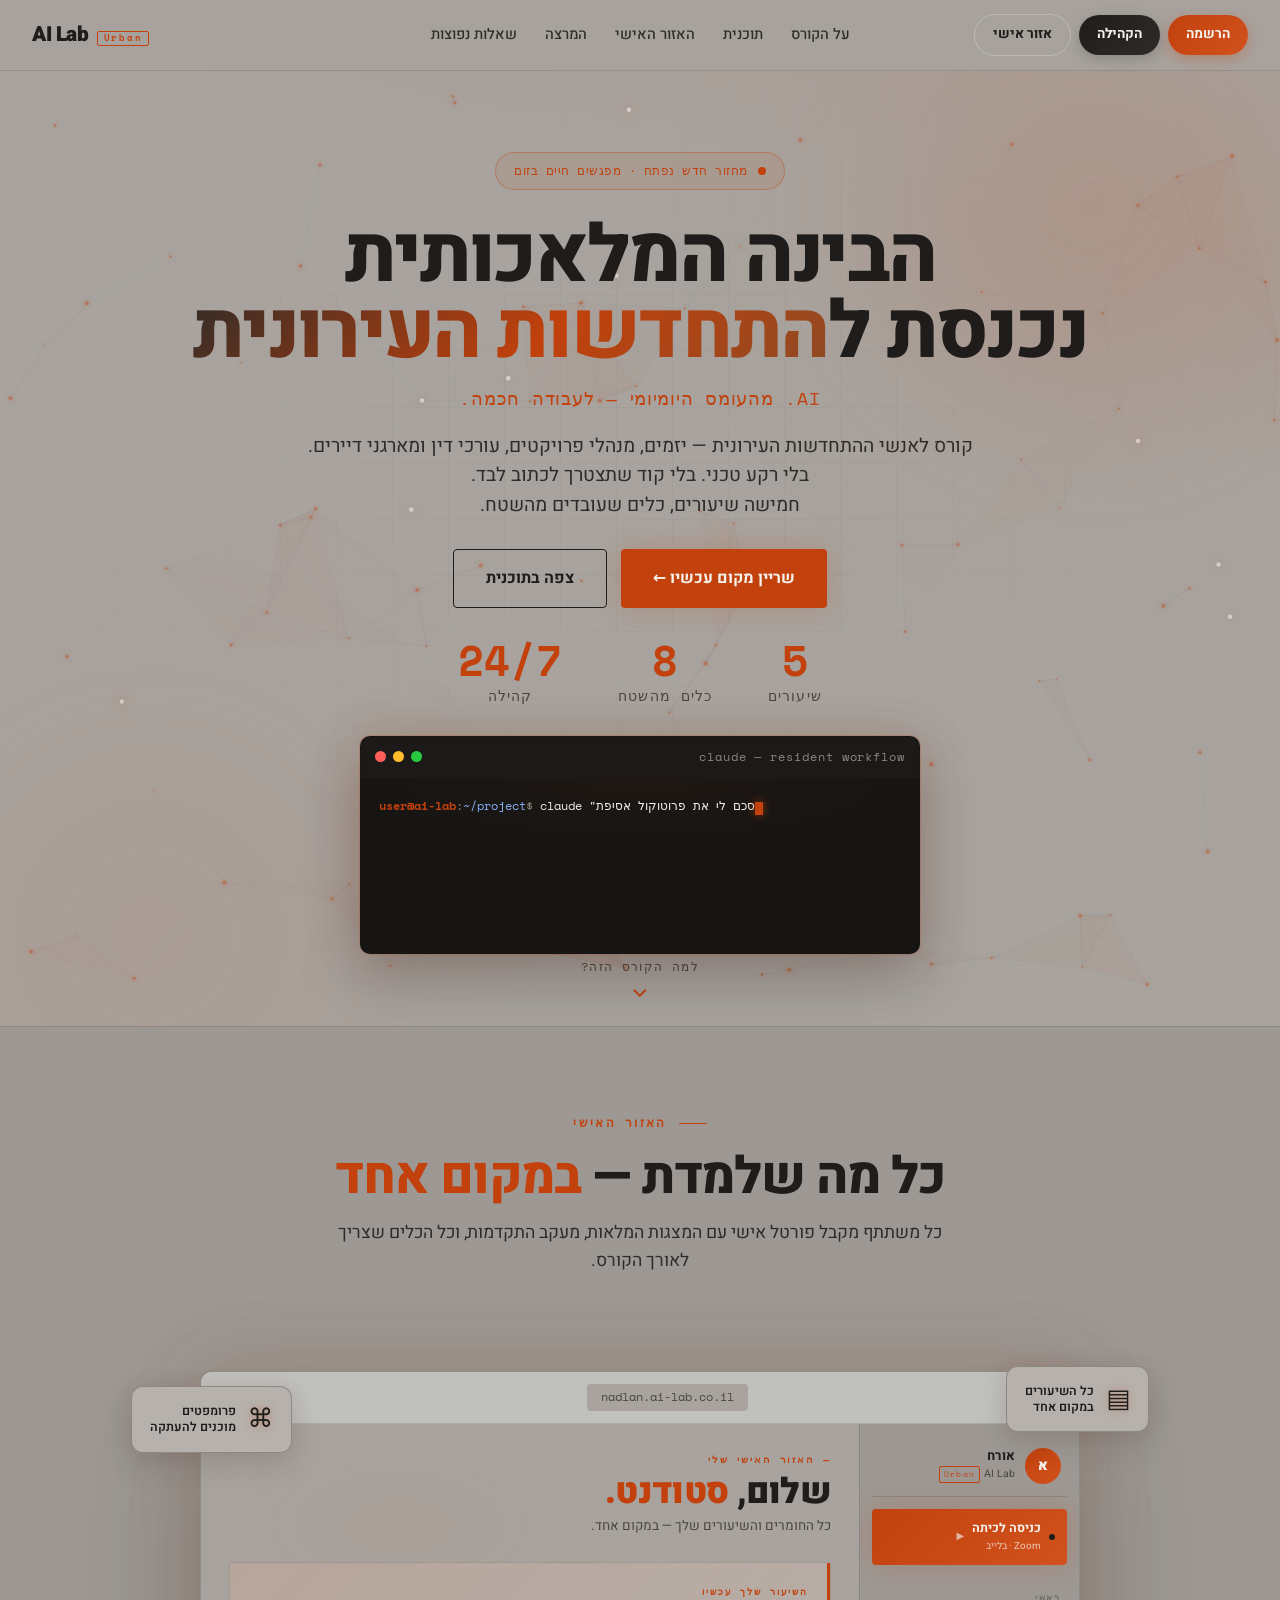
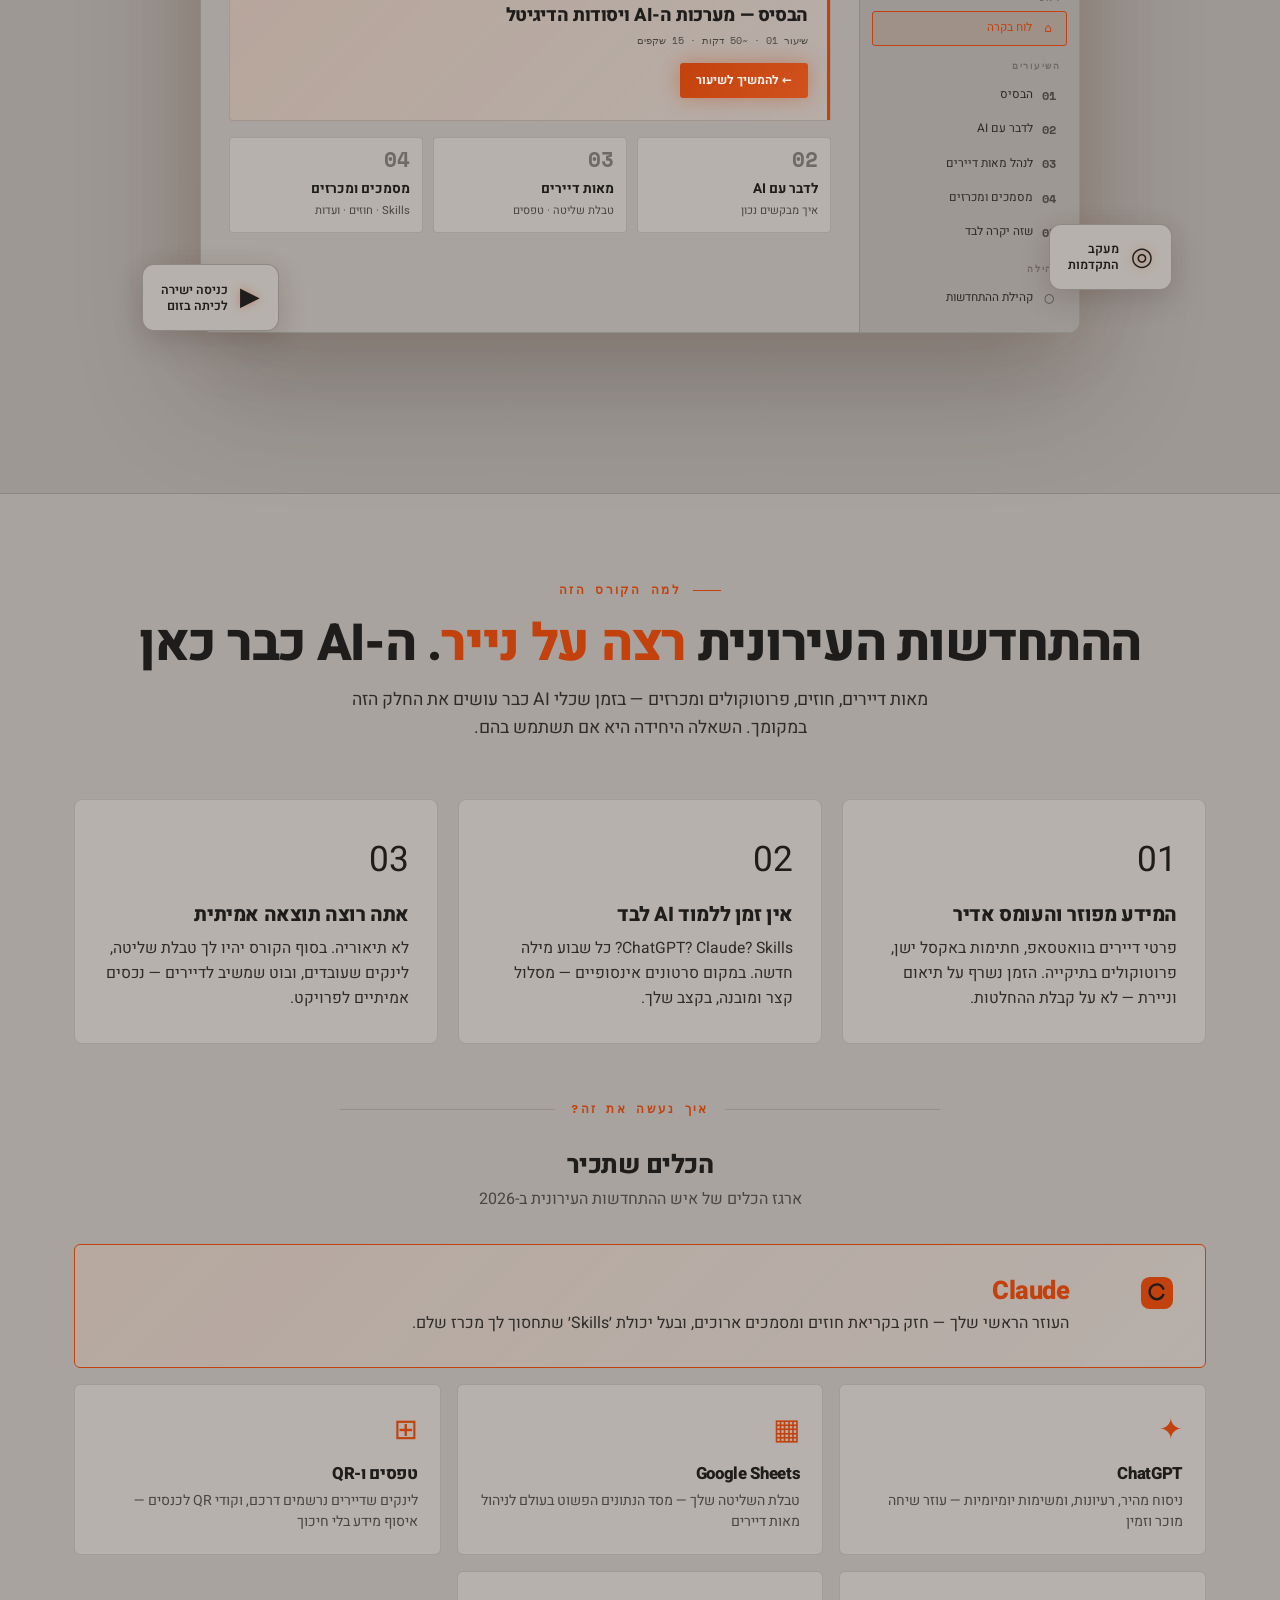
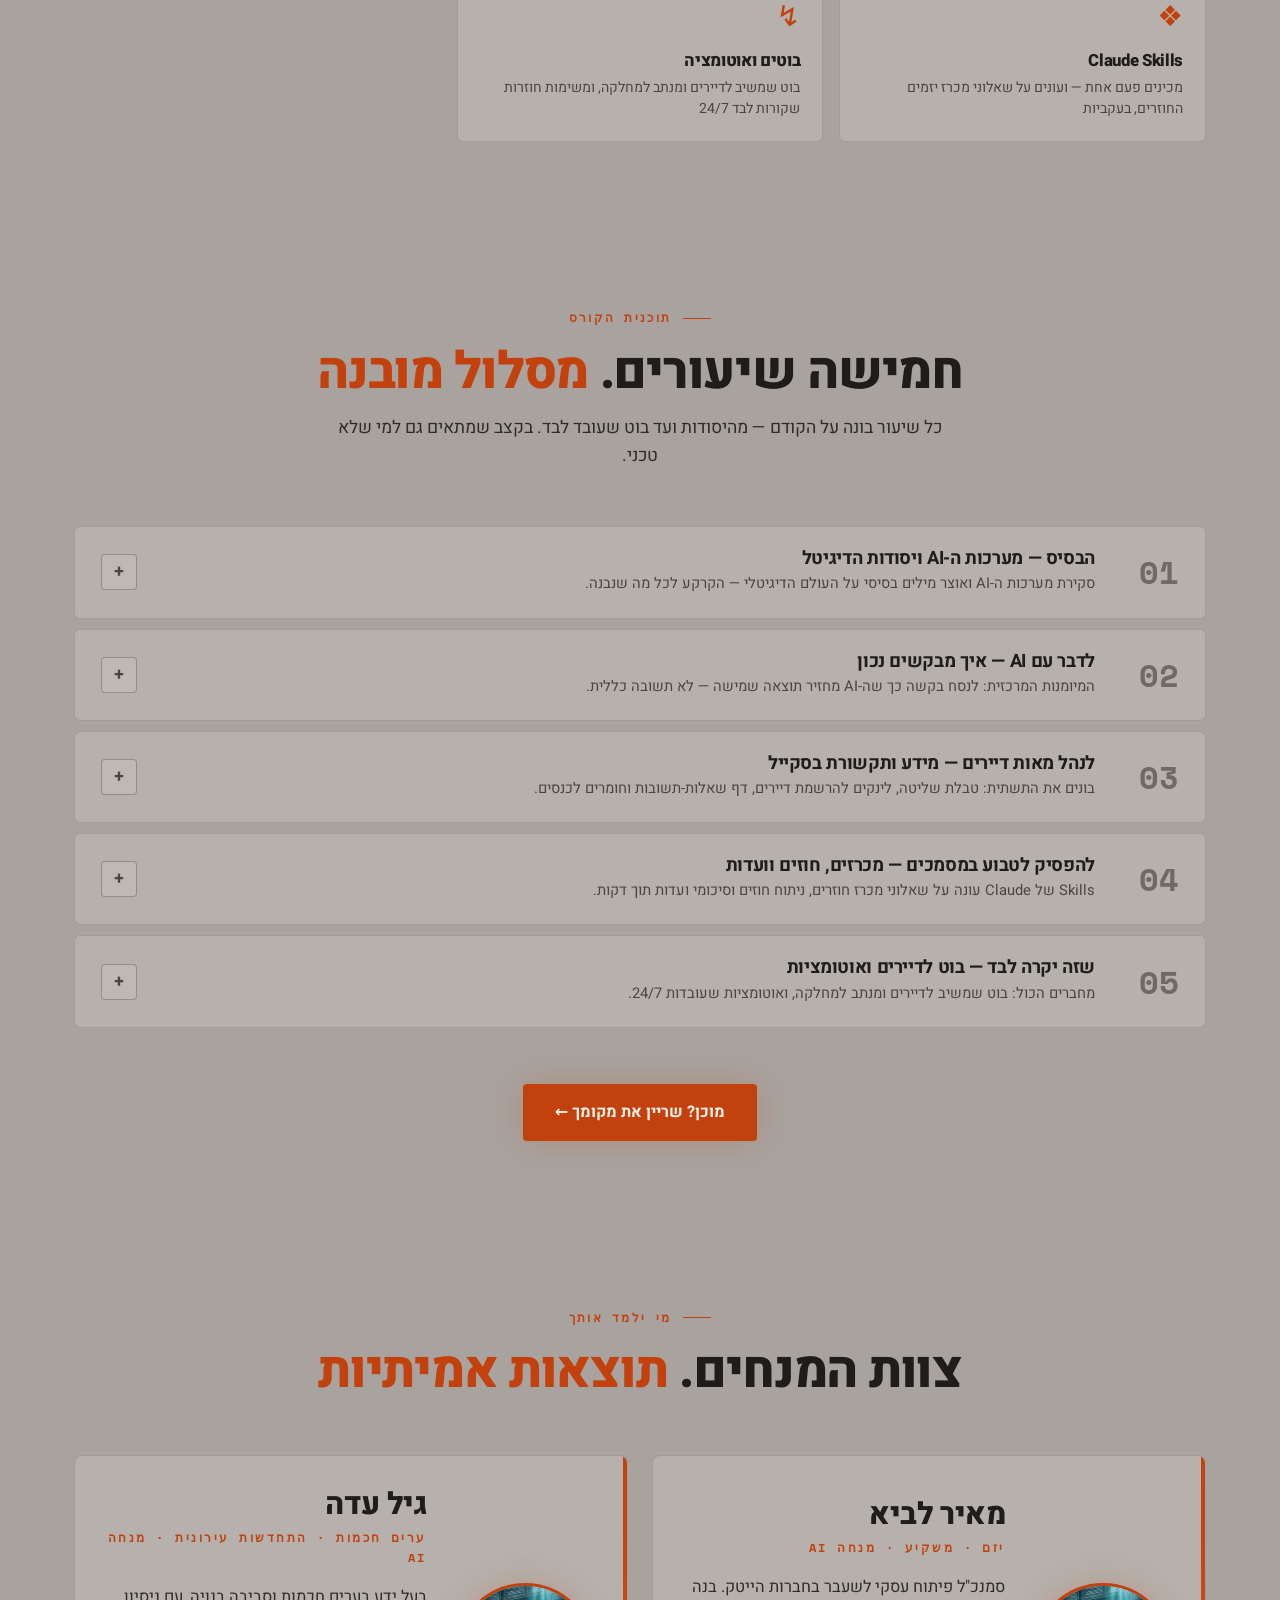
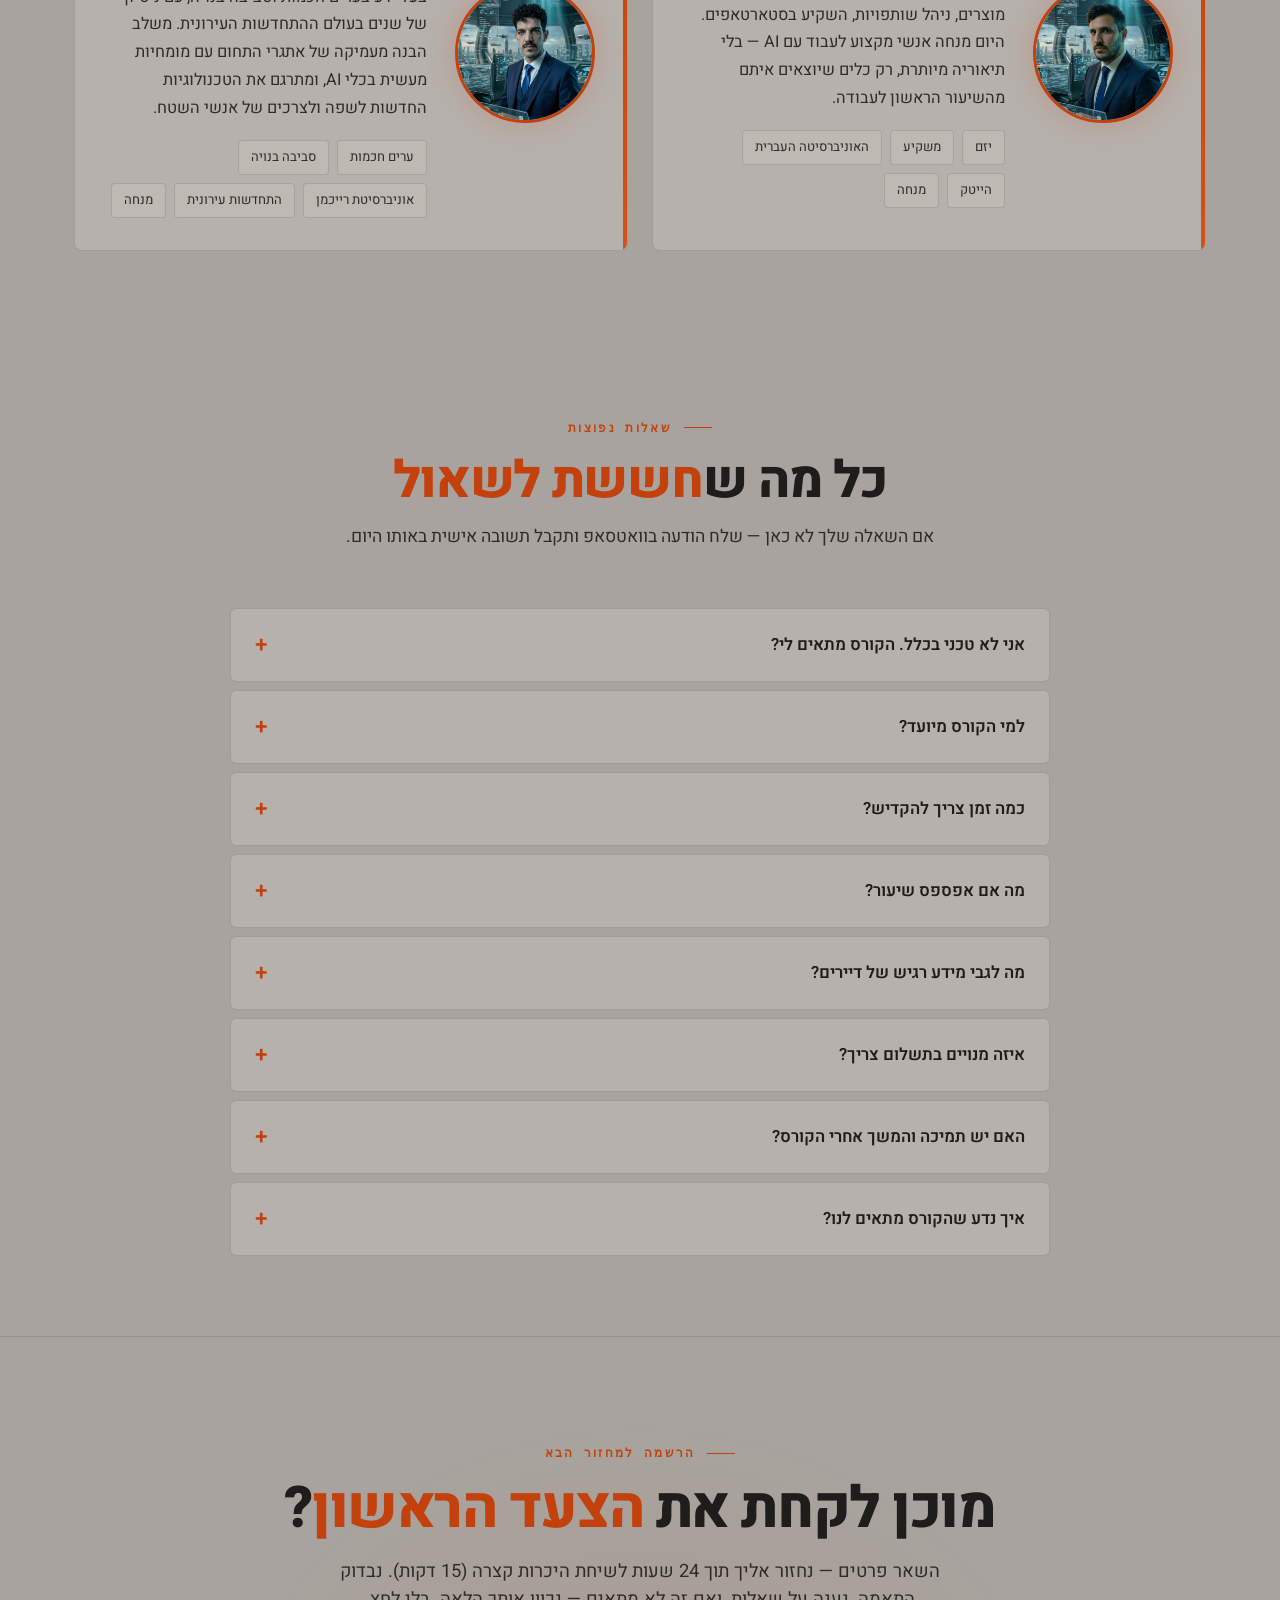
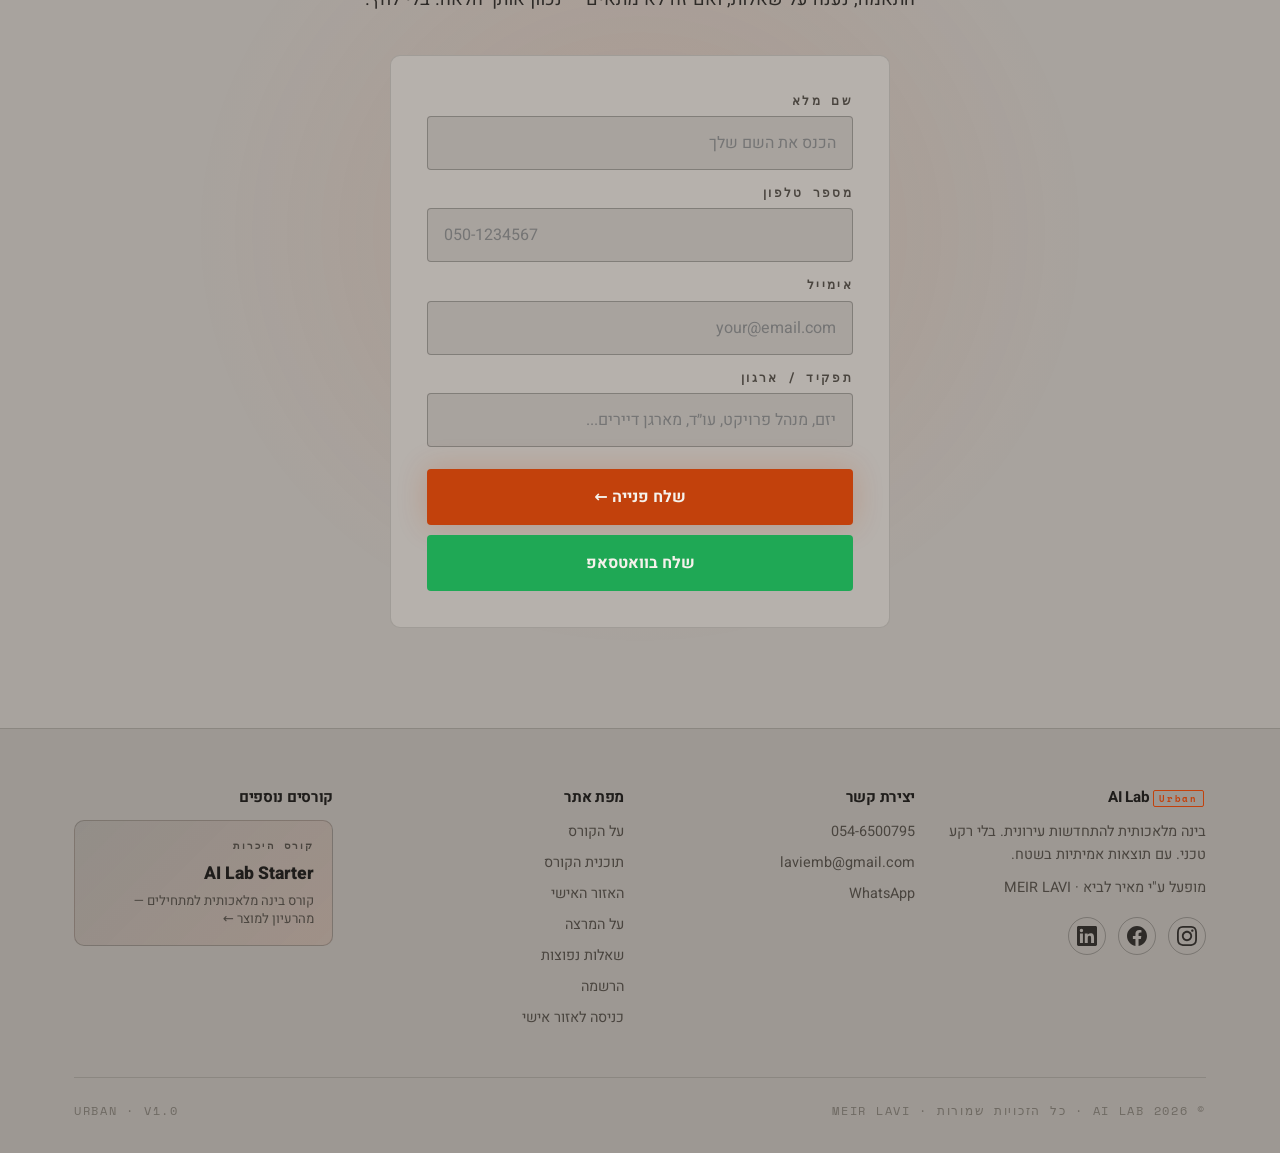
==== commit 8d55f65d: "Concrete + rust palette, richer hero canvas, hero fit, hidden testimonials - Migrate landing palette" ====
--- a/index.html
+++ b/index.html
@@ -3,7 +3,7 @@
 <head>
   <meta charset="UTF-8">
   <meta name="viewport" content="width=device-width, initial-scale=1.0">
-  <meta name="theme-color" content="#121211">
+  <meta name="theme-color" content="#A8A39E">
 
   <title>AI Lab Urban — בינה מלאכותית להתחדשות עירונית</title>
   <meta name="description" content="קורס בינה מלאכותית לאנשי ההתחדשות העירונית — יזמים, מנהלי פרויקטים, עורכי דין ומארגני דיירים. 5 שיעורים, כלים שעובדים מהשטח.">
@@ -302,8 +302,8 @@
       <div class="skill-card skill-card--featured reveal">
         <div class="skill-card-icon">
           <svg width="32" height="32" viewBox="0 0 52 52" fill="none">
-            <rect width="52" height="52" rx="14" fill="#c47546"/>
-            <path d="M26 10 C32 10 37 14 38.5 20 L35 21 C33.8 16.8 30.2 14 26 14 C20.5 14 16 18.5 16 24 C16 29.5 20.5 34 26 34 C30.2 34 33.8 31.2 35 27 L38.5 28 C37 34 32 38 26 38 C18.3 38 12 31.7 12 24 C12 16.3 18.3 10 26 10Z" fill="#1a1a1a"/>
+            <rect width="52" height="52" rx="14" fill="#C2410C"/>
+            <path d="M26 10 C32 10 37 14 38.5 20 L35 21 C33.8 16.8 30.2 14 26 14 C20.5 14 16 18.5 16 24 C16 29.5 20.5 34 26 34 C30.2 34 33.8 31.2 35 27 L38.5 28 C37 34 32 38 26 38 C18.3 38 12 31.7 12 24 C12 16.3 18.3 10 26 10Z" fill="#1F1D1B"/>
           </svg>
         </div>
         <div>
--- a/style.css
+++ b/style.css
@@ -1,19 +1,20 @@
 :root {
-  --bg: #c8c8c5;
-  --bg-elev: #d3d3d0;
-  --bg-card: #dadad7;
-  --bg-side: #bcbcb9;
-  --line: rgba(0,0,0,0.10);
-  --line-strong: rgba(0,0,0,0.20);
-  --brand: #c47546;
-  --brand-glow: #d68b62;
-  --ink-100: #1a1a1a;
-  --ink-300: #3d3d3a;
-  --ink-500: #6b6b67;
-  --ink-700: #95958f;
-  --warn: #b04a1f;
-  --shadow-brand: 0 0 30px rgba(196, 117, 70, 0.20);
-  --shadow-brand-lg: 0 0 50px rgba(196, 117, 70, 0.35);
+  --bg: #A8A39E;
+  --bg-elev: #B6B1AC;
+  --bg-card: #BFB9B3;
+  --bg-side: #9D9893;
+  --line: rgba(31,29,27,0.14);
+  --line-strong: rgba(31,29,27,0.28);
+  --brand: #C2410C;
+  --brand-glow: #D2521E;
+  --ink-100: #1F1D1B;
+  --ink-300: #2E2B28;
+  --ink-500: #4A453F;
+  --ink-700: #6F6A63;
+  --cream: #F5F1EB;
+  --warn: #C2410C;
+  --shadow-brand: 0 0 30px rgba(194,65,12,0.22);
+  --shadow-brand-lg: 0 0 50px rgba(194,65,12,0.38);
 }
 
 * { box-sizing: border-box; margin: 0; padding: 0; }
@@ -25,13 +26,13 @@
   line-height: 1.6;
   min-height: 100vh;
   background-image:
-    radial-gradient(ellipse 80% 50% at 50% -10%, rgba(196,117,70,0.07), transparent 60%),
-    radial-gradient(ellipse 60% 40% at 100% 30%, rgba(196,117,70,0.04), transparent 60%);
+    radial-gradient(ellipse 80% 50% at 50% -10%, rgba(194,65,12,0.07), transparent 60%),
+    radial-gradient(ellipse 60% 40% at 100% 30%, rgba(194,65,12,0.04), transparent 60%);
   background-attachment: fixed;
   overflow-x: hidden;
 }
 img { max-width: 100%; display: block; }
-::selection { background: var(--brand); color: #000; }
+::selection { background: var(--brand); color: var(--cream); }
 ::-webkit-scrollbar { width: 10px; }
 ::-webkit-scrollbar-track { background: var(--bg); }
 ::-webkit-scrollbar-thumb { background: var(--line-strong); }
@@ -61,7 +62,7 @@
 }
 
 /* ========== BUTTONS ========== */
-.btn-primary, .btn-secondary, .btn-whatsapp {
+.btn-primary, .btn-secondary, .btn-solid, .btn-whatsapp {
   display: inline-flex; align-items: center; justify-content: center; gap: 10px;
   padding: 16px 32px;
   font-family: inherit; font-size: 1rem; font-weight: 700;
@@ -69,21 +70,27 @@
   text-decoration: none;
   transition: transform 0.15s, background 0.15s, box-shadow 0.15s;
 }
-.btn-primary:hover, .btn-secondary:hover, .btn-whatsapp:hover { transform: translateY(-2px); }
+.btn-primary:hover, .btn-secondary:hover, .btn-solid:hover, .btn-whatsapp:hover { transform: translateY(-2px); }
 .btn-primary {
-  background: linear-gradient(135deg, var(--brand), var(--brand-glow));
-  color: #000;
+  background: var(--brand);
+  color: var(--cream);
   box-shadow: var(--shadow-brand);
 }
-.btn-primary:hover { box-shadow: var(--shadow-brand-lg); }
+.btn-primary:hover { background: var(--brand-glow); box-shadow: var(--shadow-brand-lg); }
+.btn-solid {
+  background: var(--ink-100);
+  color: var(--cream);
+  border: 1px solid var(--ink-100);
+}
+.btn-solid:hover { background: var(--ink-300); }
 .btn-secondary {
   background: transparent;
   color: var(--ink-100);
-  border: 1px solid var(--line-strong);
-}
-.btn-secondary:hover { border-color: var(--brand); color: var(--brand); background: rgba(196,117,70,0.06); }
+  border: 1.5px solid var(--ink-100);
+}
+.btn-secondary:hover { background: var(--ink-100); color: var(--cream); }
 .btn-whatsapp {
-  background: #25D366; color: #000;
+  background: #1FA855; color: var(--cream);
 }
 
 /* ========== NAV ========== */
@@ -92,7 +99,7 @@
   display: flex; align-items: center; justify-content: space-between;
   flex-direction: row-reverse; /* puts logo on the LEFT in RTL */
   padding: 14px 32px;
-  background: rgba(200,200,197,0.85);
+  background: rgba(168,163,158,0.85);
   backdrop-filter: blur(12px); -webkit-backdrop-filter: blur(12px);
   border-bottom: 1px solid var(--line);
 }
@@ -140,29 +147,29 @@
 }
 .nav-cta:hover { transform: translateY(-1px); }
 .nav-cta-green {
-  background: linear-gradient(135deg, var(--brand), #8f887a);
-  color: #000;
-  box-shadow: 0 4px 14px rgba(196,117,70,0.3);
-}
-.nav-cta-green:hover { box-shadow: 0 6px 20px rgba(196,117,70,0.5); }
+  background: linear-gradient(135deg, var(--brand), var(--brand-glow));
+  color: var(--cream);
+  box-shadow: 0 4px 14px rgba(194,65,12,0.3);
+}
+.nav-cta-green:hover { box-shadow: 0 6px 20px rgba(194,65,12,0.5); }
 .nav-cta-community {
-  background: linear-gradient(135deg, #7a5230, #b07b48);
-  color: #fff;
-  box-shadow: 0 4px 14px rgba(176,123,72,0.3);
-}
-.nav-cta-community:hover { box-shadow: 0 6px 20px rgba(176,123,72,0.5); }
+  background: linear-gradient(135deg, var(--ink-100), var(--ink-300));
+  color: var(--cream);
+  box-shadow: 0 4px 14px rgba(74,69,63,0.3);
+}
+.nav-cta-community:hover { box-shadow: 0 6px 20px rgba(74,69,63,0.5); }
 .nav-cta-portal {
   background: transparent;
   color: var(--ink-100);
-  border: 1.5px solid rgba(255,255,255,0.28);
+  border: 1.5px solid rgba(245,241,235,0.28);
 }
 .nav-cta-portal:hover { border-color: var(--brand); color: var(--brand); }
 .mobile-menu-btn {
   display: none;
   width: 44px; height: 44px;
   border-radius: 12px;
-  background: rgba(0,0,0,0.06);
-  border: 1px solid rgba(0,0,0,0.10);
+  background: rgba(31,29,27,0.06);
+  border: 1px solid rgba(31,29,27,0.10);
   color: var(--ink-100);
   font-size: 1.5rem;
   cursor: pointer;
@@ -174,8 +181,8 @@
 .mobile-menu-btn.menu-open {
   font-size: 2rem;
   color: var(--ink-500);
-  background: rgba(0,0,0,0.04);
-  border-color: rgba(0,0,0,0.06);
+  background: rgba(31,29,27,0.04);
+  border-color: rgba(31,29,27,0.06);
 }
 
 /* Mobile full-screen menu panel */
@@ -214,8 +221,8 @@
 .mobile-close-btn {
   width: 44px; height: 44px;
   border-radius: 12px;
-  background: rgba(0,0,0,0.06);
-  border: 1px solid rgba(0,0,0,0.10);
+  background: rgba(31,29,27,0.06);
+  border: 1px solid rgba(31,29,27,0.10);
   color: var(--ink-100);
   font-size: 2rem;
   cursor: pointer;
@@ -238,11 +245,11 @@
   font-weight: 600;
   color: var(--ink-100);
   text-decoration: none;
-  border-bottom: 1px solid rgba(0,0,0,0.06);
+  border-bottom: 1px solid rgba(31,29,27,0.06);
   transition: background 0.2s;
 }
 .mobile-menu-links a:hover {
-  background: rgba(196,117,70,0.10);
+  background: rgba(194,65,12,0.10);
 }
 .mobile-menu-links .mobile-cta-row,
 .mobile-menu-links li:has(.mobile-cta-primary),
@@ -258,7 +265,7 @@
   font-size: 1.1rem;
   font-weight: 700;
   background: linear-gradient(135deg, var(--brand), var(--brand-glow)) !important;
-  color: #000 !important;
+  color: var(--cream) !important;
   border-bottom: none !important;
 }
 .mobile-cta-community {
@@ -267,8 +274,8 @@
   border-radius: 14px;
   font-size: 1.1rem;
   font-weight: 700;
-  background: linear-gradient(135deg, #7a5230, #b07b48) !important;
-  color: #fff !important;
+  background: linear-gradient(135deg, var(--ink-100), var(--ink-300)) !important;
+  color: var(--cream) !important;
   border-bottom: none !important;
 }
 .mobile-cta-portal {
@@ -284,7 +291,7 @@
 .mobile-overlay {
   display: none;
   position: fixed; inset: 0;
-  background: rgba(0,0,0,0.4); backdrop-filter: blur(4px);
+  background: rgba(31,29,27,0.4); backdrop-filter: blur(4px);
   z-index: 150;
 }
 .mobile-overlay.open { display: block; }
@@ -298,10 +305,9 @@
 /* ========== HERO ========== */
 .hero {
   position: relative;
-  min-height: 100vh;
   min-height: 100svh;
   display: flex; align-items: center; justify-content: center;
-  padding: 80px 0 100px;
+  padding: clamp(72px, 9vh, 110px) 0 clamp(56px, 8vh, 100px);
   overflow: hidden;
 }
 .hero-neural-canvas {
@@ -312,8 +318,8 @@
 .hero-grid {
   position: absolute; inset: 0; z-index: 0;
   background-image:
-    linear-gradient(rgba(0,0,0,0.06) 1px, transparent 1px),
-    linear-gradient(90deg, rgba(0,0,0,0.06) 1px, transparent 1px);
+    linear-gradient(rgba(31,29,27,0.06) 1px, transparent 1px),
+    linear-gradient(90deg, rgba(31,29,27,0.06) 1px, transparent 1px);
   background-size: 56px 56px;
   mask-image: radial-gradient(ellipse 70% 60% at 50% 40%, #000 30%, transparent 80%);
   -webkit-mask-image: radial-gradient(ellipse 70% 60% at 50% 40%, #000 30%, transparent 80%);
@@ -330,8 +336,8 @@
   pointer-events: none;
   z-index: 0;
 }
-.hero-blob--a { top: -180px; right: -120px; background: radial-gradient(circle, rgba(196,117,70,0.35), transparent 70%); }
-.hero-blob--b { bottom: -220px; left: -160px; background: radial-gradient(circle, rgba(196,117,70,0.18), transparent 70%); animation-delay: -7s; }
+.hero-blob--a { top: -180px; right: -120px; background: radial-gradient(circle, rgba(194,65,12,0.35), transparent 70%); }
+.hero-blob--b { bottom: -220px; left: -160px; background: radial-gradient(circle, rgba(194,65,12,0.18), transparent 70%); animation-delay: -7s; }
 @keyframes heroFloat {
   0%,100% { transform: translate3d(0,0,0) scale(1); }
   50%     { transform: translate3d(20px,-30px,0) scale(1.08); }
@@ -346,8 +352,8 @@
 .hero-badge {
   display: inline-flex; align-items: center; gap: 10px;
   padding: 8px 18px;
-  background: rgba(196,117,70,0.08);
-  border: 1px solid rgba(196,117,70,0.35);
+  background: rgba(194,65,12,0.08);
+  border: 1px solid rgba(194,65,12,0.35);
   border-radius: 999px;
   font-family: 'Space Mono', monospace;
   font-size: 0.78rem;
@@ -363,14 +369,14 @@
   animation: heroPulse 2s ease-out infinite;
 }
 @keyframes heroPulse {
-  0%   { box-shadow: 0 0 0 0 rgba(196,117,70,0.6); }
-  100% { box-shadow: 0 0 0 14px rgba(196,117,70,0); }
+  0%   { box-shadow: 0 0 0 0 rgba(194,65,12,0.6); }
+  100% { box-shadow: 0 0 0 14px rgba(194,65,12,0); }
 }
 
 .hero h1 {
-  font-size: clamp(2.6rem, 7vw, 5.6rem);
-  line-height: 0.95;
-  margin-bottom: 18px;
+  font-size: clamp(2.4rem, 6.2vw, 5rem);
+  line-height: 0.96;
+  margin-bottom: 14px;
   letter-spacing: -0.03em;
 }
 .gradient-text {
@@ -380,27 +386,27 @@
 }
 .hero-slogan {
   font-family: 'Space Mono', monospace;
-  font-size: clamp(1rem, 1.6vw, 1.2rem);
-  color: var(--brand);
-  margin-bottom: 22px;
+  font-size: clamp(0.95rem, 1.5vw, 1.15rem);
+  color: var(--brand);
+  margin-bottom: 18px;
   letter-spacing: 0.04em;
 }
 .hero-sub {
-  font-size: clamp(1.05rem, 1.6vw, 1.25rem);
+  font-size: clamp(1rem, 1.5vw, 1.2rem);
   color: var(--ink-300);
   max-width: 720px;
-  margin: 0 auto 36px;
-  line-height: 1.6;
+  margin: 0 auto 28px;
+  line-height: 1.55;
 }
 .hero-buttons {
   display: flex; gap: 14px; justify-content: center;
   flex-wrap: wrap;
-  margin-bottom: 48px;
+  margin-bottom: 32px;
 }
 .hero-stats {
-  display: flex; justify-content: center; gap: 56px;
+  display: flex; justify-content: center; gap: clamp(28px, 5vw, 56px);
   flex-wrap: wrap;
-  margin-bottom: 60px;
+  margin-bottom: 28px;
 }
 .hero-stat .number {
   font-family: 'Space Mono', monospace;
@@ -418,9 +424,9 @@
   text-transform: uppercase;
 }
 
-/* Hero terminal */
+/* Hero terminal — smaller on desktop, hidden on mobile */
 .terminal {
-  max-width: 720px;
+  max-width: 560px;
   margin: 0 auto;
   background: #161513;
   border: 1px solid var(--line-strong);
@@ -428,9 +434,9 @@
   overflow: hidden;
   text-align: right;
   box-shadow:
-    0 30px 80px rgba(0,0,0,0.25),
-    0 0 0 1px rgba(196,117,70,0.18),
-    0 0 60px rgba(196,117,70,0.18);
+    0 24px 60px rgba(31,29,27,0.25),
+    0 0 0 1px rgba(194,65,12,0.18),
+    0 0 50px rgba(194,65,12,0.15);
 }
 .terminal-header {
   display: flex; align-items: center; gap: 7px;
@@ -451,14 +457,14 @@
   letter-spacing: 0.08em;
 }
 .terminal-body {
-  padding: 22px 20px;
-  font-family: 'Space Mono', monospace;
-  font-size: 0.9rem;
-  line-height: 1.95;
+  padding: 16px 18px;
+  font-family: 'Space Mono', monospace;
+  font-size: 0.78rem;
+  line-height: 1.85;
   direction: ltr; text-align: left;
-  min-height: 240px;
+  min-height: 175px;
   background:
-    radial-gradient(ellipse 80% 60% at 50% 0%, rgba(196,117,70,0.05), transparent 70%),
+    radial-gradient(ellipse 80% 60% at 50% 0%, rgba(194,65,12,0.05), transparent 70%),
     #161513;
 }
 .t-line { display: block; opacity: 1; transition: opacity 0.3s ease, transform 0.3s ease; }
@@ -480,7 +486,7 @@
   vertical-align: text-bottom;
   margin-right: 1px;
   animation: heroBlink 0.95s steps(2) infinite;
-  box-shadow: 0 0 8px rgba(196,117,70,0.7);
+  box-shadow: 0 0 8px rgba(194,65,12,0.7);
 }
 .t-caret--off { display: none; }
 @keyframes heroBlink { 50% { opacity: 0; } }
@@ -504,11 +510,10 @@
 }
 
 @media (max-width: 700px) {
-  .hero { padding: 60px 0 80px; }
+  .hero { padding: 70px 0 56px; }
   .hero-buttons .btn-primary, .hero-buttons .btn-secondary { width: 100%; }
-  .hero-stats { gap: 28px; }
-  .terminal-body { font-size: 0.74rem; padding: 16px 12px; min-height: 200px; }
-  .terminal-title { font-size: 0.62rem; }
+  .hero-stats { gap: 28px; margin-bottom: 18px; }
+  .terminal { display: none; } /* hide terminal on mobile */
   .hero-scroll-indicator { display: none; }
   .hero-blob { width: 380px; height: 380px; filter: blur(80px); }
 }
@@ -550,13 +555,13 @@
   background: var(--bg-elev);
   border: 1px solid var(--line-strong);
   border-radius: 12px;
-  box-shadow: 0 10px 30px rgba(0,0,0,0.15), 0 0 20px rgba(196,117,70,0.05);
+  box-shadow: 0 10px 30px rgba(31,29,27,0.15), 0 0 20px rgba(194,65,12,0.05);
   z-index: 3;
   animation: orbitFloat 6s ease-in-out infinite;
 }
 .orbit-badge .ob-emoji {
   font-size: 1.6rem;
-  filter: drop-shadow(0 0 4px rgba(196,117,70,0.4));
+  filter: drop-shadow(0 0 4px rgba(194,65,12,0.4));
 }
 .orbit-badge .ob-text {
   font-size: 0.78rem;
@@ -580,7 +585,7 @@
   border: 1px solid var(--line-strong);
   border-radius: 12px;
   overflow: hidden;
-  box-shadow: 0 50px 120px rgba(0,0,0,0.25), 0 0 80px rgba(196,117,70,0.12);
+  box-shadow: 0 50px 120px rgba(31,29,27,0.25), 0 0 80px rgba(194,65,12,0.12);
   position: relative; z-index: 2;
 }
 .portal-mac-bar {
@@ -628,7 +633,7 @@
   width: 36px; height: 36px;
   border-radius: 50%;
   background: linear-gradient(135deg, var(--brand), var(--brand-glow));
-  color: #000;
+  color: var(--cream);
   display: grid; place-items: center;
   font-weight: 900; font-size: 0.9rem;
 }
@@ -645,7 +650,7 @@
   display: flex; align-items: center; gap: 8px;
   padding: 10px 12px;
   background: linear-gradient(135deg, var(--brand), var(--brand-glow));
-  color: #000;
+  color: var(--cream);
   border-radius: 4px;
   font-weight: 700; font-size: 0.78rem;
   box-shadow: var(--shadow-brand);
@@ -656,7 +661,7 @@
 .pm-side-cta-play { margin-left: auto; font-size: 0.7rem; }
 .pm-side-cta-dot {
   width: 6px; height: 6px;
-  background: #000; border-radius: 50%;
+  background: var(--ink-100); border-radius: 50%;
   animation: heroBlink 1.2s steps(2) infinite;
 }
 
@@ -686,7 +691,7 @@
   font-weight: 700;
 }
 .pm-side-item--active {
-  background: rgba(196,117,70,0.08);
+  background: rgba(194,65,12,0.08);
   border: 1px solid var(--brand);
   color: var(--brand);
 }
@@ -696,7 +701,7 @@
 .pm-main {
   padding: 28px;
   background:
-    radial-gradient(ellipse 60% 40% at 30% 20%, rgba(196,117,70,0.04), transparent 60%),
+    radial-gradient(ellipse 60% 40% at 30% 20%, rgba(194,65,12,0.04), transparent 60%),
     var(--bg);
 }
 .pm-kicker {
@@ -718,7 +723,7 @@
 }
 
 .pm-hero-card {
-  background: linear-gradient(135deg, rgba(196,117,70,0.10), rgba(196,117,70,0.03)), var(--bg-elev);
+  background: linear-gradient(135deg, rgba(194,65,12,0.10), rgba(194,65,12,0.03)), var(--bg-elev);
   border: 1px solid var(--line);
   border-radius: 4px;
   padding: 22px;
@@ -750,10 +755,10 @@
   display: inline-block;
   padding: 8px 16px;
   background: linear-gradient(135deg, var(--brand), var(--brand-glow));
-  color: #000;
+  color: var(--cream);
   font-weight: 700; font-size: 0.75rem;
   border-radius: 3px;
-  box-shadow: 0 0 20px rgba(196,117,70,0.4);
+  box-shadow: 0 0 20px rgba(194,65,12,0.4);
 }
 
 .pm-tiles {
@@ -809,7 +814,7 @@
 .problem-card:hover {
   border-color: var(--brand);
   transform: translateY(-4px);
-  box-shadow: 0 20px 40px rgba(0,0,0,0.15), 0 0 30px rgba(196,117,70,0.12);
+  box-shadow: 0 20px 40px rgba(31,29,27,0.15), 0 0 30px rgba(194,65,12,0.12);
 }
 .problem-card:hover::before { transform: scaleX(1); }
 .problem-icon {
@@ -856,7 +861,7 @@
 .skill-card p { color: var(--ink-500); font-size: 0.88rem; line-height: 1.5; }
 .skill-card--featured {
   grid-column: span 3;
-  background: linear-gradient(135deg, rgba(196,117,70,0.08), rgba(196,117,70,0.02)), var(--bg-elev);
+  background: linear-gradient(135deg, rgba(194,65,12,0.08), rgba(194,65,12,0.02)), var(--bg-elev);
   border-color: var(--brand);
   padding: 32px;
   display: grid; grid-template-columns: 80px 1fr;
@@ -886,7 +891,7 @@
 }
 .lesson-row::before {
   content: ""; position: absolute; inset: 0;
-  background: linear-gradient(90deg, rgba(196,117,70,0.06), transparent 60%);
+  background: linear-gradient(90deg, rgba(194,65,12,0.06), transparent 60%);
   opacity: 0; transition: opacity 0.3s;
 }
 .lesson-row:hover { border-color: var(--brand); transform: translateX(-4px); }
@@ -913,8 +918,8 @@
   transition: transform 0.25s, color 0.25s, border-color 0.25s, background 0.25s;
   position: relative; z-index: 1;
 }
-.lesson-row:hover .lesson-toggle { background: var(--brand); color: #000; border-color: var(--brand); }
-.lesson-row.open .lesson-toggle { transform: rotate(45deg); background: var(--brand); color: #000; border-color: var(--brand); }
+.lesson-row:hover .lesson-toggle { background: var(--brand); color: var(--cream); border-color: var(--brand); }
+.lesson-row.open .lesson-toggle { transform: rotate(45deg); background: var(--brand); color: var(--cream); border-color: var(--brand); }
 .lesson-detail {
   display: none;
   background: var(--bg-elev);
@@ -953,7 +958,7 @@
 }
 
 /* ========== TESTIMONIALS ========== */
-.testimonials-section { background: var(--bg-side); border-top: 1px solid var(--line); border-bottom: 1px solid var(--line); }
+.testimonials-section { display: none; background: var(--bg-side); border-top: 1px solid var(--line); border-bottom: 1px solid var(--line); }
 .tt-head { text-align: center; margin-bottom: 40px; }
 .tt-badge {
   display: inline-block;
@@ -998,7 +1003,7 @@
   padding: 22px;
   transition: border-color 0.2s, transform 0.2s, box-shadow 0.2s;
 }
-.testimonial-card:hover { border-color: var(--brand); transform: translateY(-3px); box-shadow: 0 14px 30px rgba(0,0,0,0.15); }
+.testimonial-card:hover { border-color: var(--brand); transform: translateY(-3px); box-shadow: 0 14px 30px rgba(31,29,27,0.15); }
 .testimonial-stars { color: var(--brand); letter-spacing: 2px; margin-bottom: 12px; font-size: 0.95rem; }
 .testimonial-card p { color: var(--ink-300); font-size: 0.95rem; line-height: 1.55; margin-bottom: 16px; }
 .testimonial-author { display: flex; align-items: center; gap: 12px; }
@@ -1006,7 +1011,7 @@
   width: 40px; height: 40px;
   border-radius: 50%;
   background: linear-gradient(135deg, var(--brand), var(--brand-glow));
-  color: #000;
+  color: var(--cream);
   display: grid; place-items: center;
   font-weight: 900; font-size: 1rem;
   flex-shrink: 0;
@@ -1117,7 +1122,7 @@
   padding: 100px 0;
   text-align: center;
   background:
-    radial-gradient(ellipse 50% 60% at 50% 50%, rgba(196,117,70,0.1), transparent 70%);
+    radial-gradient(ellipse 50% 60% at 50% 50%, rgba(194,65,12,0.1), transparent 70%);
   border-top: 1px solid var(--line);
 }
 .cta-section h2 { font-size: clamp(2.2rem, 5vw, 3.6rem); margin-bottom: 16px; letter-spacing: -0.025em; }
@@ -1156,13 +1161,13 @@
 .form-group input:focus {
   outline: none;
   border-color: var(--brand);
-  box-shadow: 0 0 0 3px rgba(196,117,70,0.15);
+  box-shadow: 0 0 0 3px rgba(194,65,12,0.15);
 }
 .form-buttons { display: flex; gap: 10px; flex-direction: column; margin-top: 8px; }
 .form-success {
   display: none;
   padding: 18px;
-  background: rgba(196,117,70,0.08);
+  background: rgba(194,65,12,0.08);
   border: 1px solid var(--brand);
   border-radius: 4px;
   color: var(--brand);
@@ -1227,24 +1232,24 @@
 .footer-kids-cta {
   display: block !important;
   padding: 16px 18px !important;
-  background: linear-gradient(135deg, rgba(176,123,72,0.12), rgba(196,117,70,0.08));
-  border: 1px solid rgba(176,123,72,0.35);
+  background: linear-gradient(135deg, rgba(74,69,63,0.12), rgba(194,65,12,0.08));
+  border: 1px solid rgba(74,69,63,0.35);
   border-radius: 10px;
   text-decoration: none;
   margin-bottom: 0 !important;
   transition: border-color 0.15s, transform 0.15s, box-shadow 0.15s;
 }
 .footer-kids-cta:hover {
-  border-color: #b07b48;
+  border-color: var(--ink-500);
   transform: translateY(-2px);
-  box-shadow: 0 8px 24px rgba(176,123,72,0.25);
+  box-shadow: 0 8px 24px rgba(74,69,63,0.25);
   color: var(--ink-100) !important;
 }
 .footer-kids-eyebrow {
   display: block;
   font-family: 'Space Mono', monospace;
   font-size: 0.65rem; font-weight: 700;
-  color: #b07b48;
+  color: var(--ink-500);
   letter-spacing: 0.2em;
   text-transform: uppercase;
   margin-bottom: 6px;
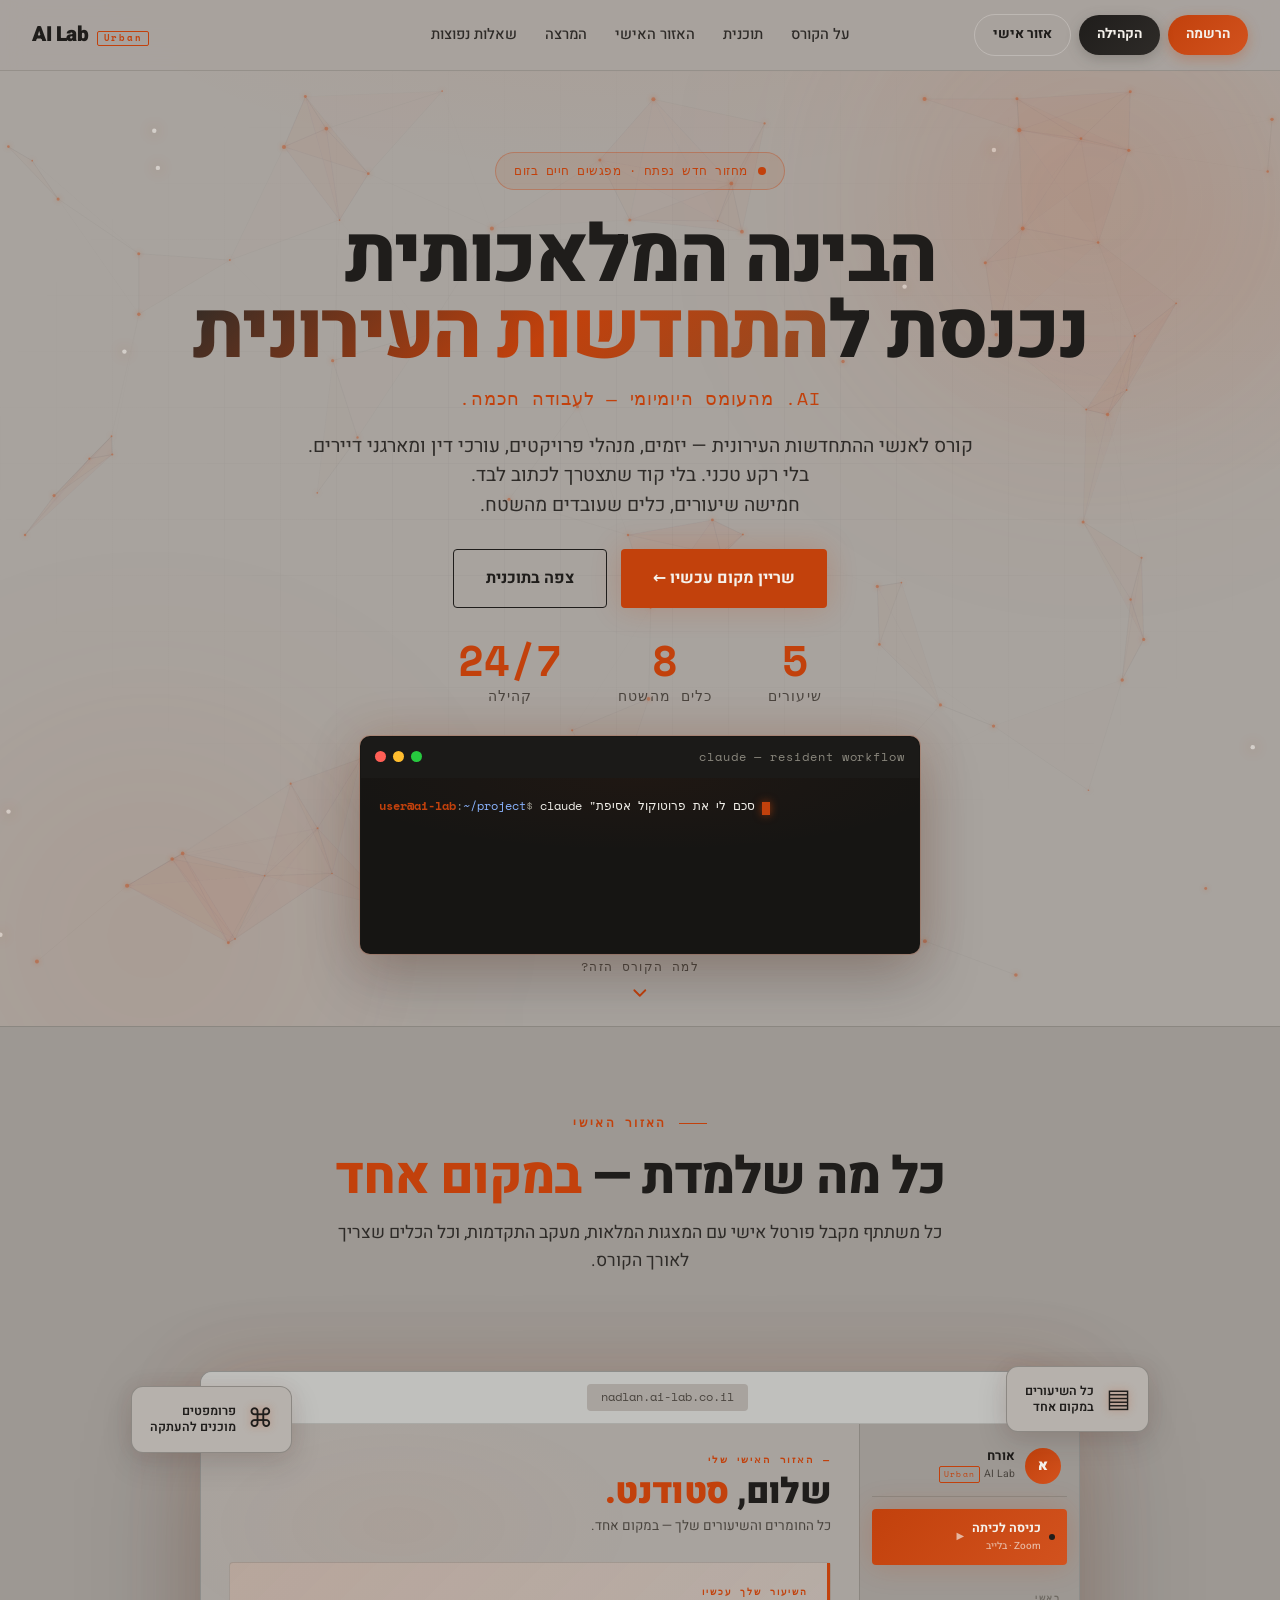
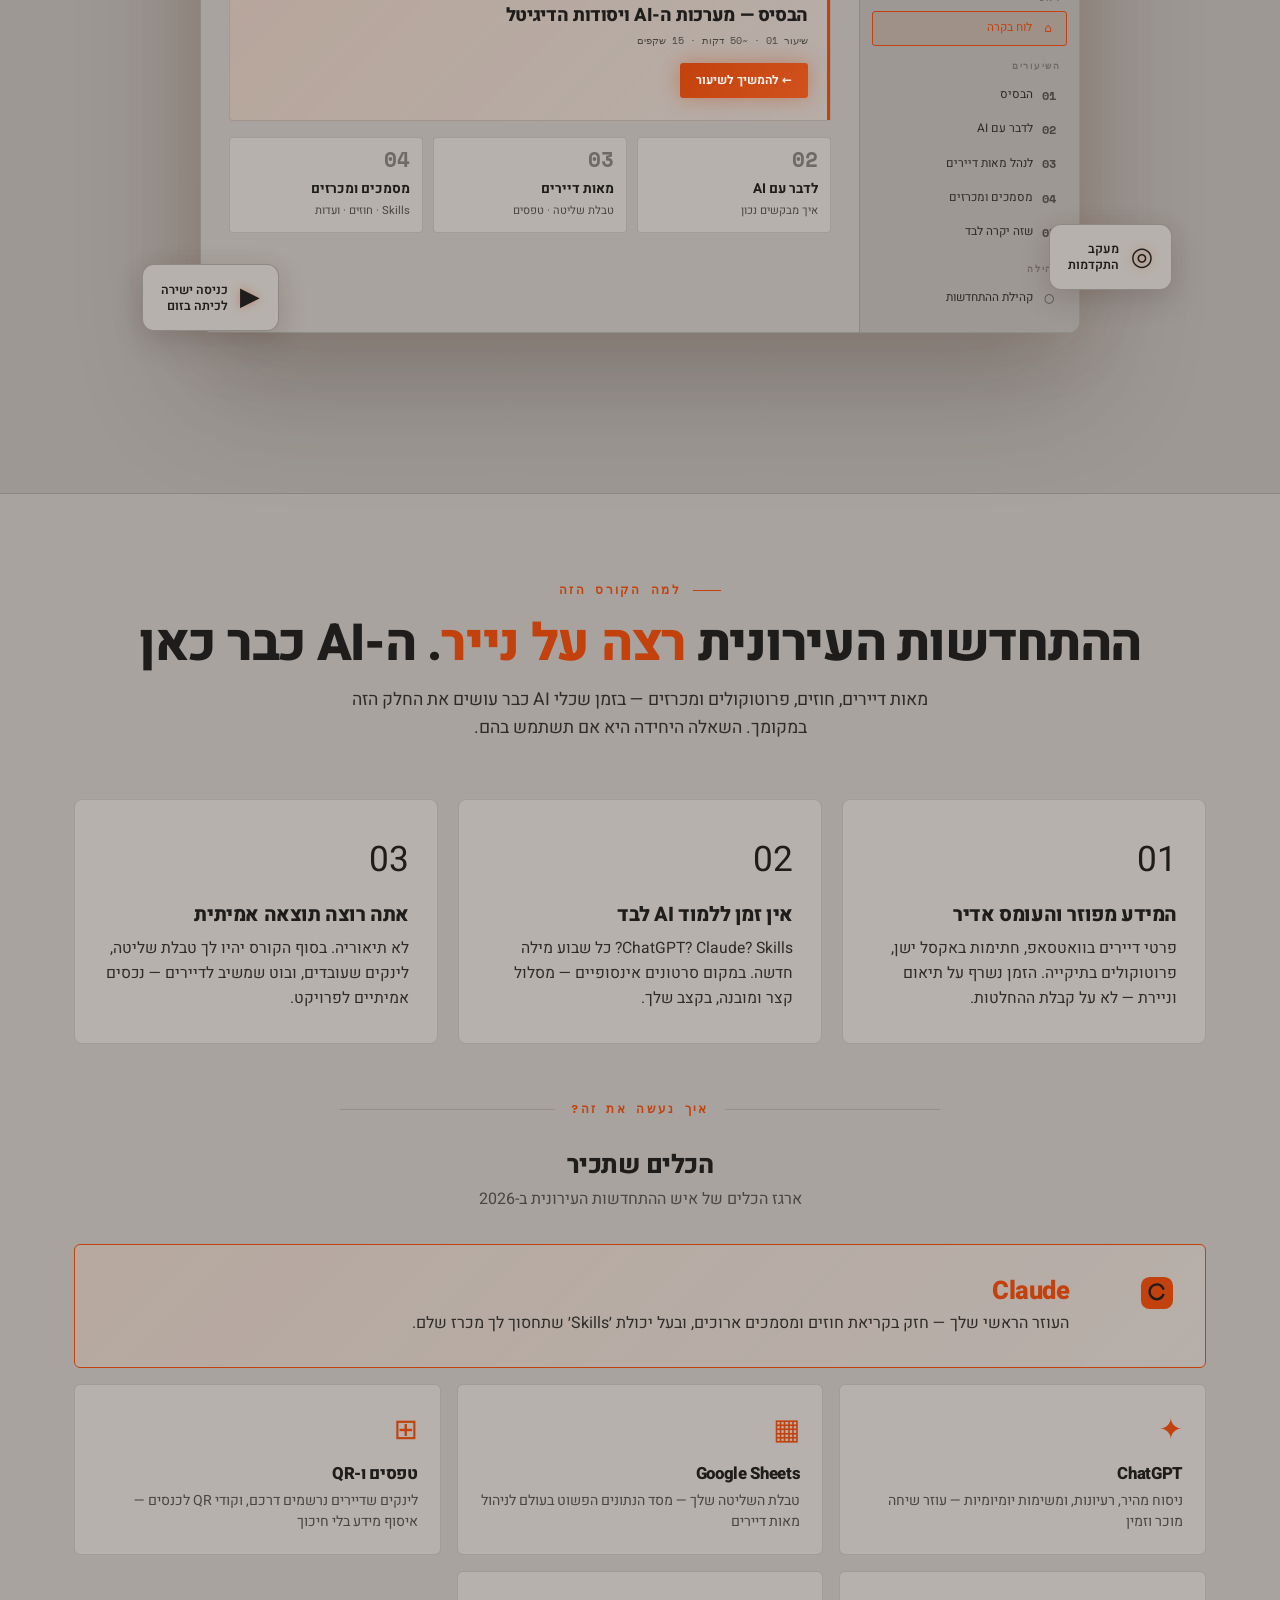
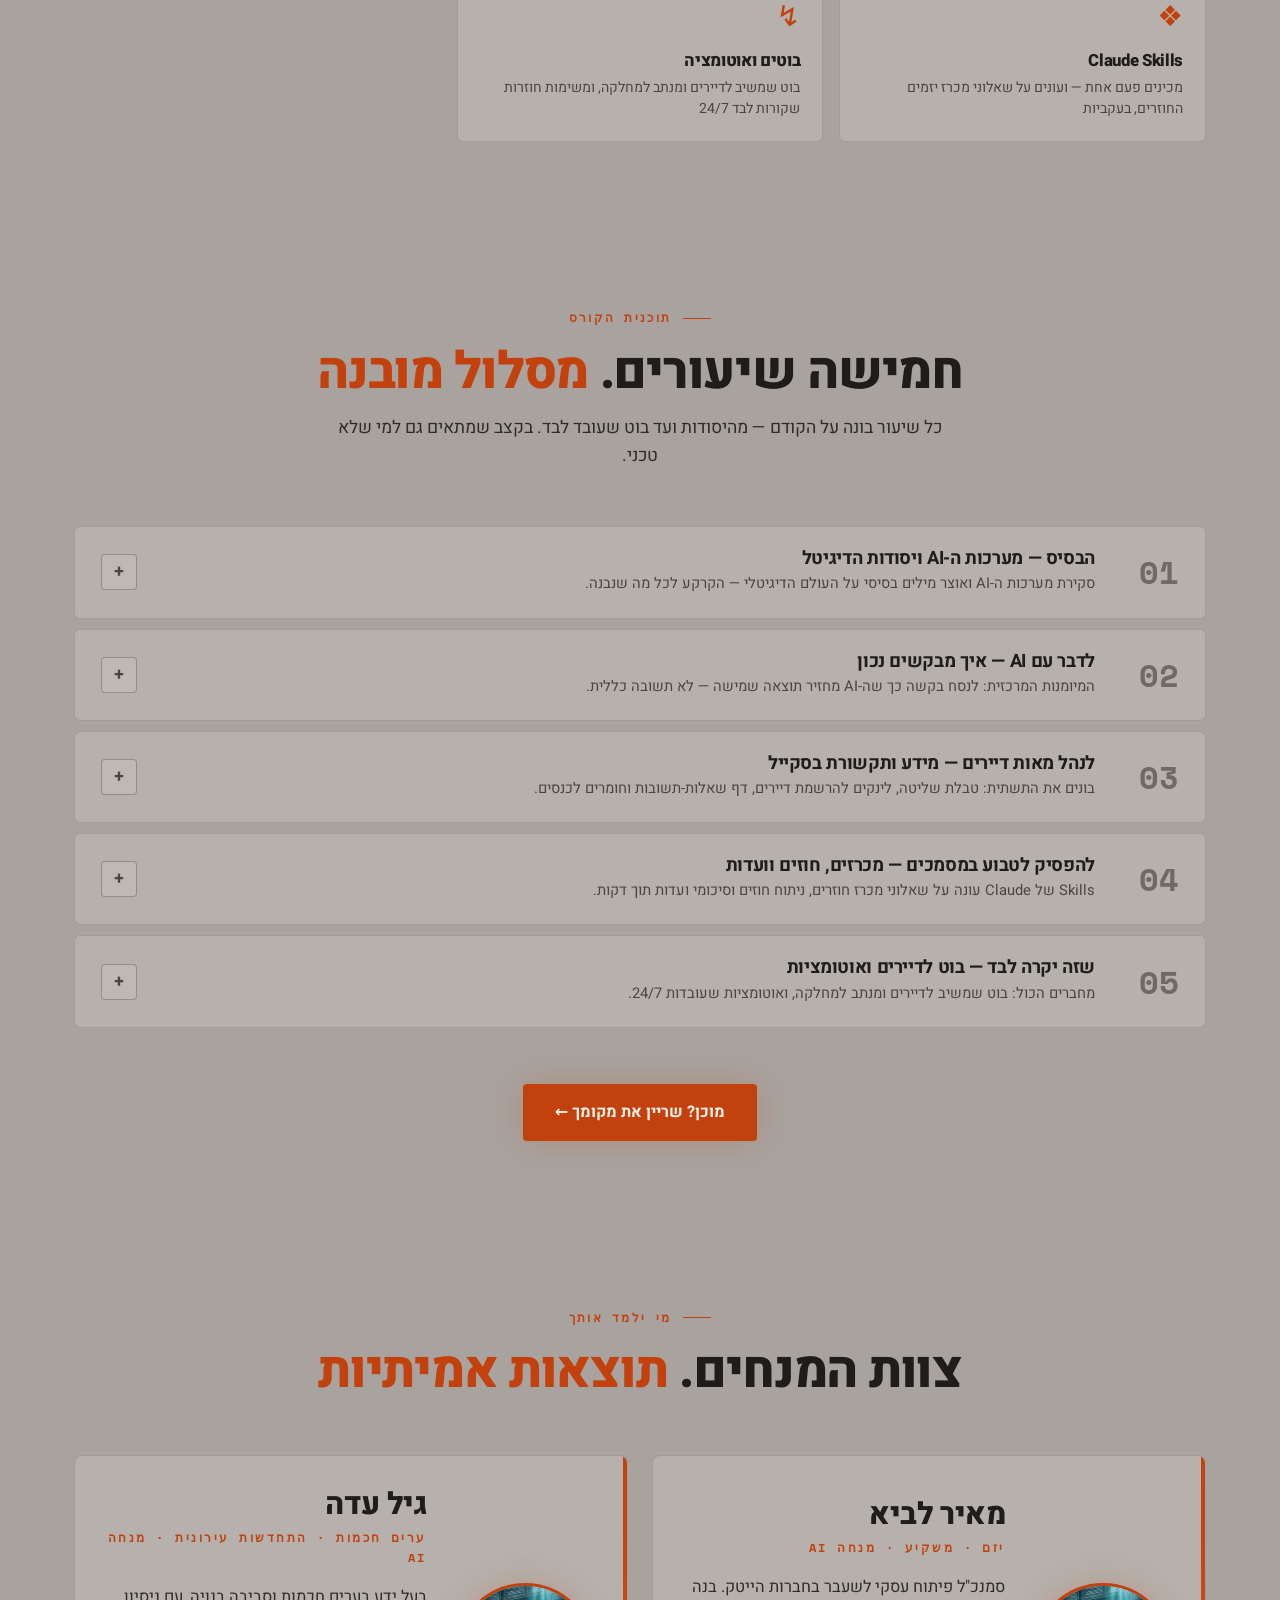
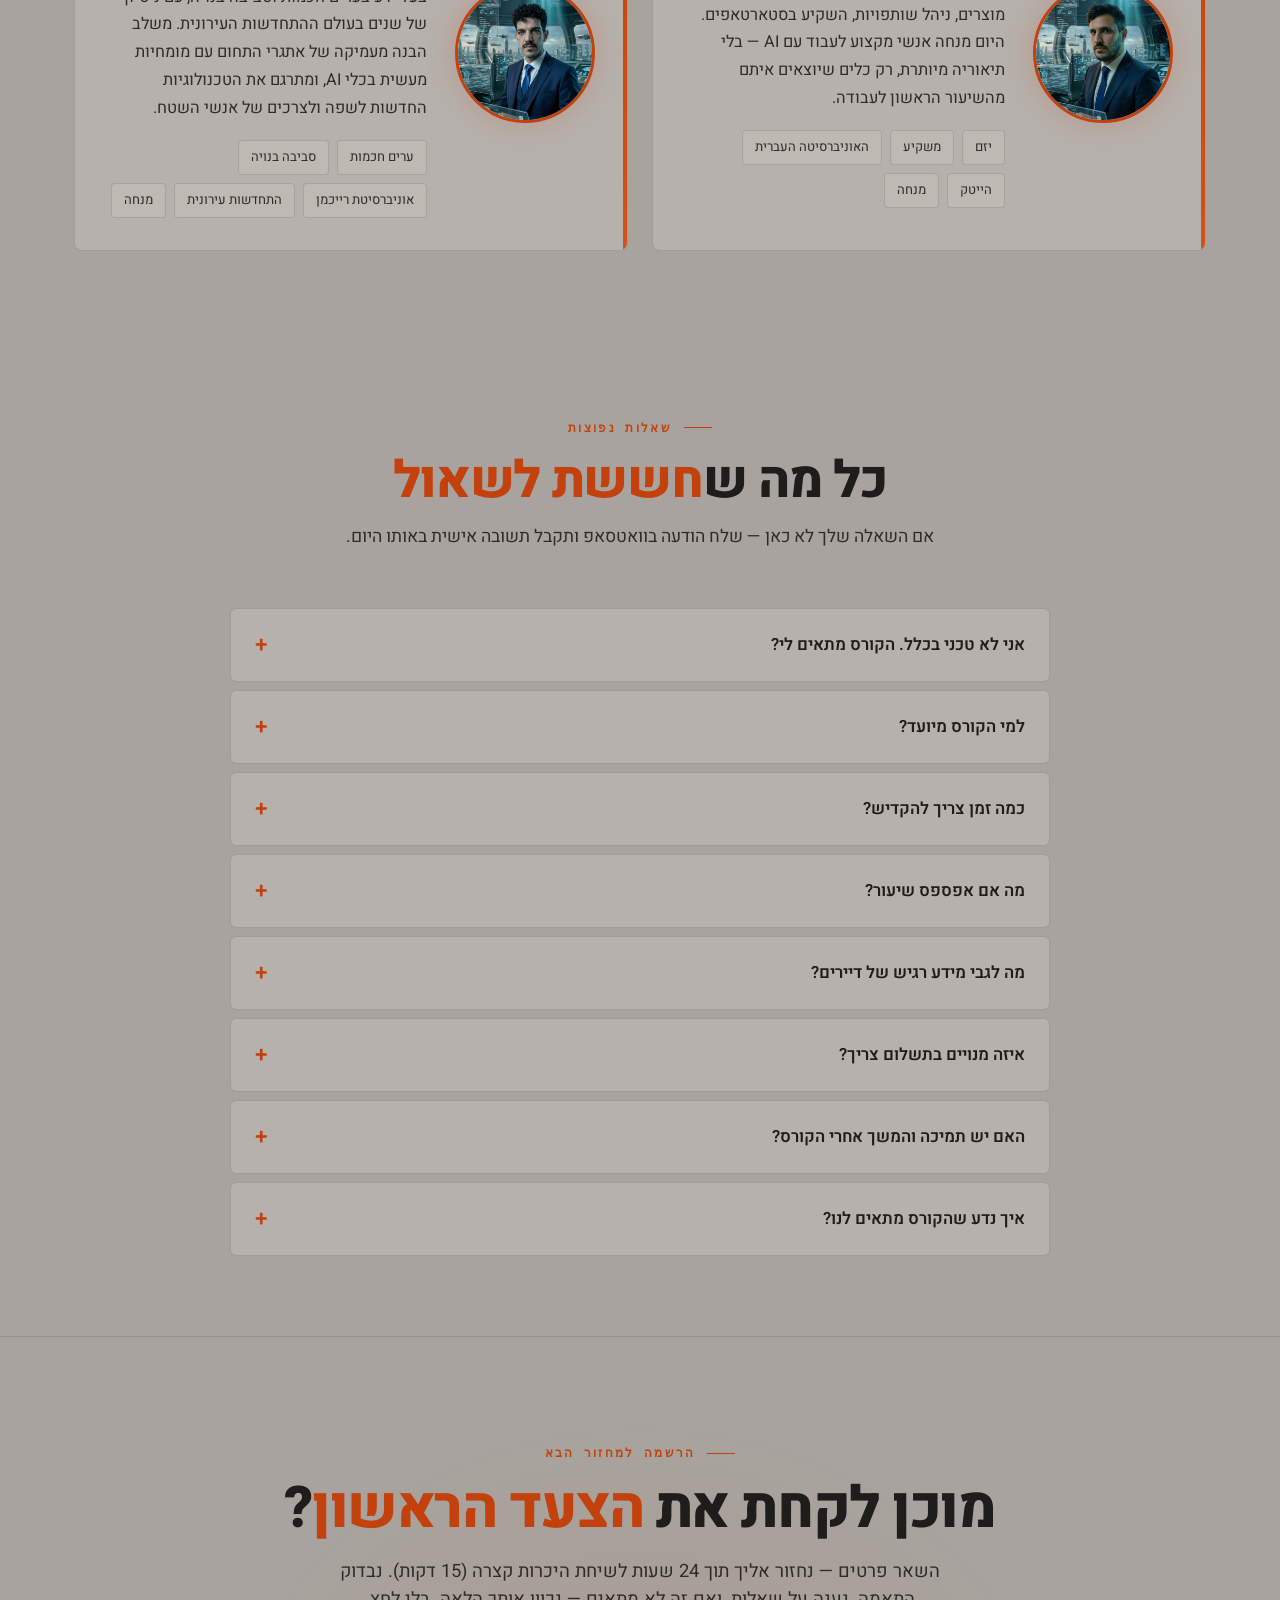
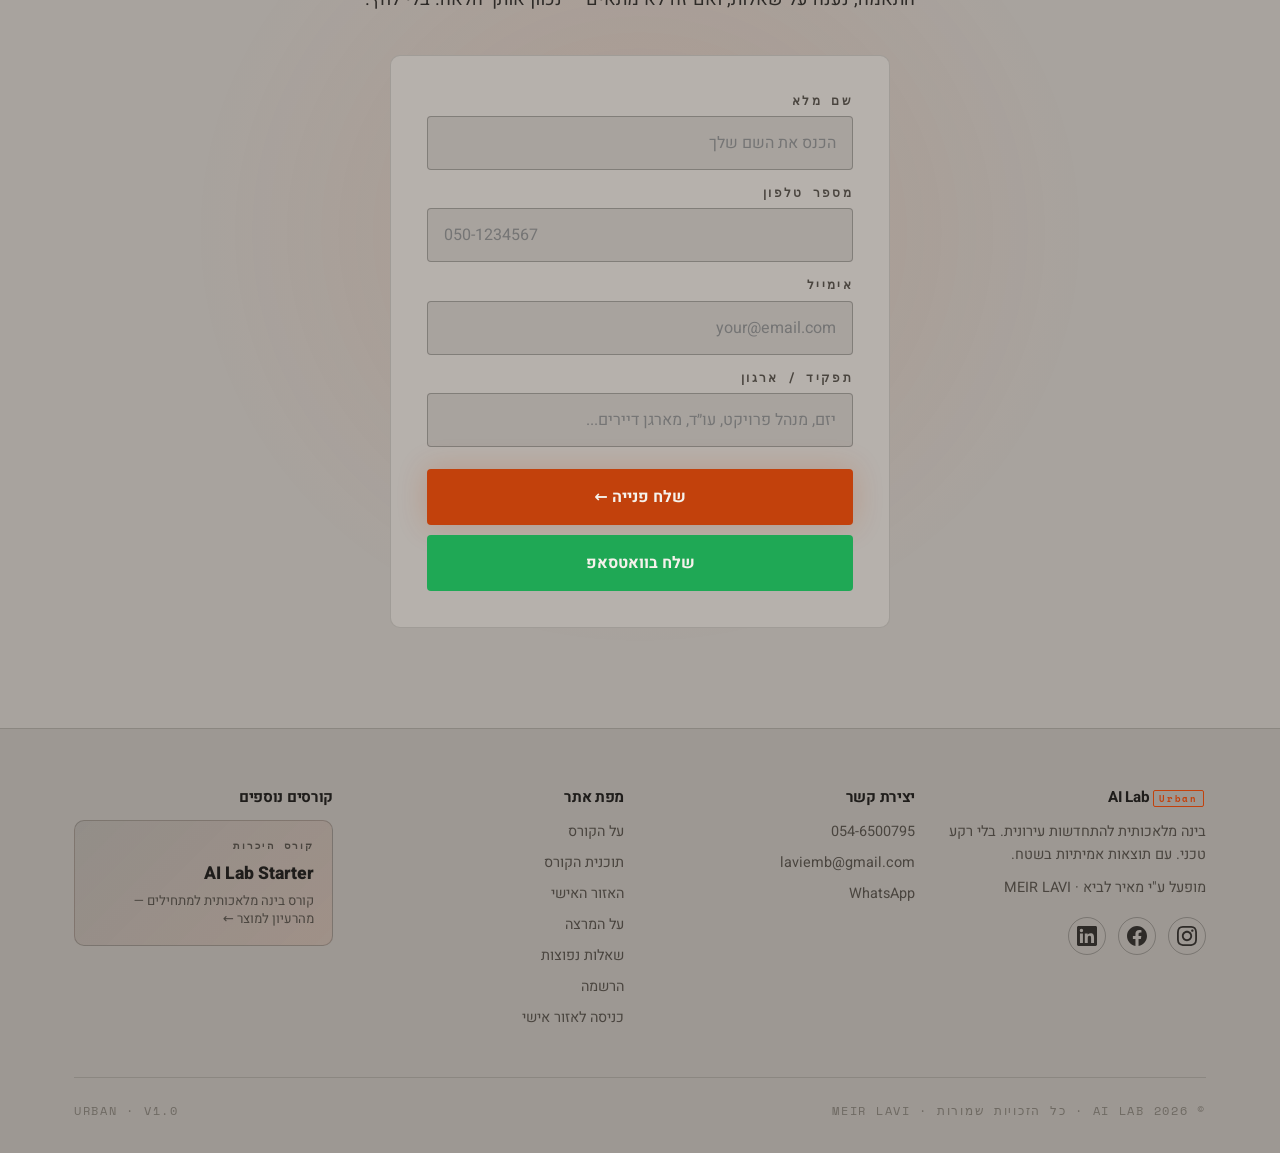
==== commit 8f9adf6b: "Cache-bust style.css and script.js after palette migration Cloudflare was serving the previous style" ====
--- a/index.html
+++ b/index.html
@@ -21,7 +21,7 @@
   <meta property="og:type" content="website">
   <meta property="og:locale" content="he_IL">
 
-  <link rel="stylesheet" href="./style.css">
+  <link rel="stylesheet" href="./style.css?v=20260521-concrete">
 
   <!-- Google tag (gtag.js) — Urban Site + Portal -->
   <script async src="https://www.googletagmanager.com/gtag/js?id=G-10FS5VWV2F"></script>
@@ -833,6 +833,6 @@
   </div>
 </footer>
 
-<script src="./script.js"></script>
+<script src="./script.js?v=20260521-concrete"></script>
 </body>
 </html>
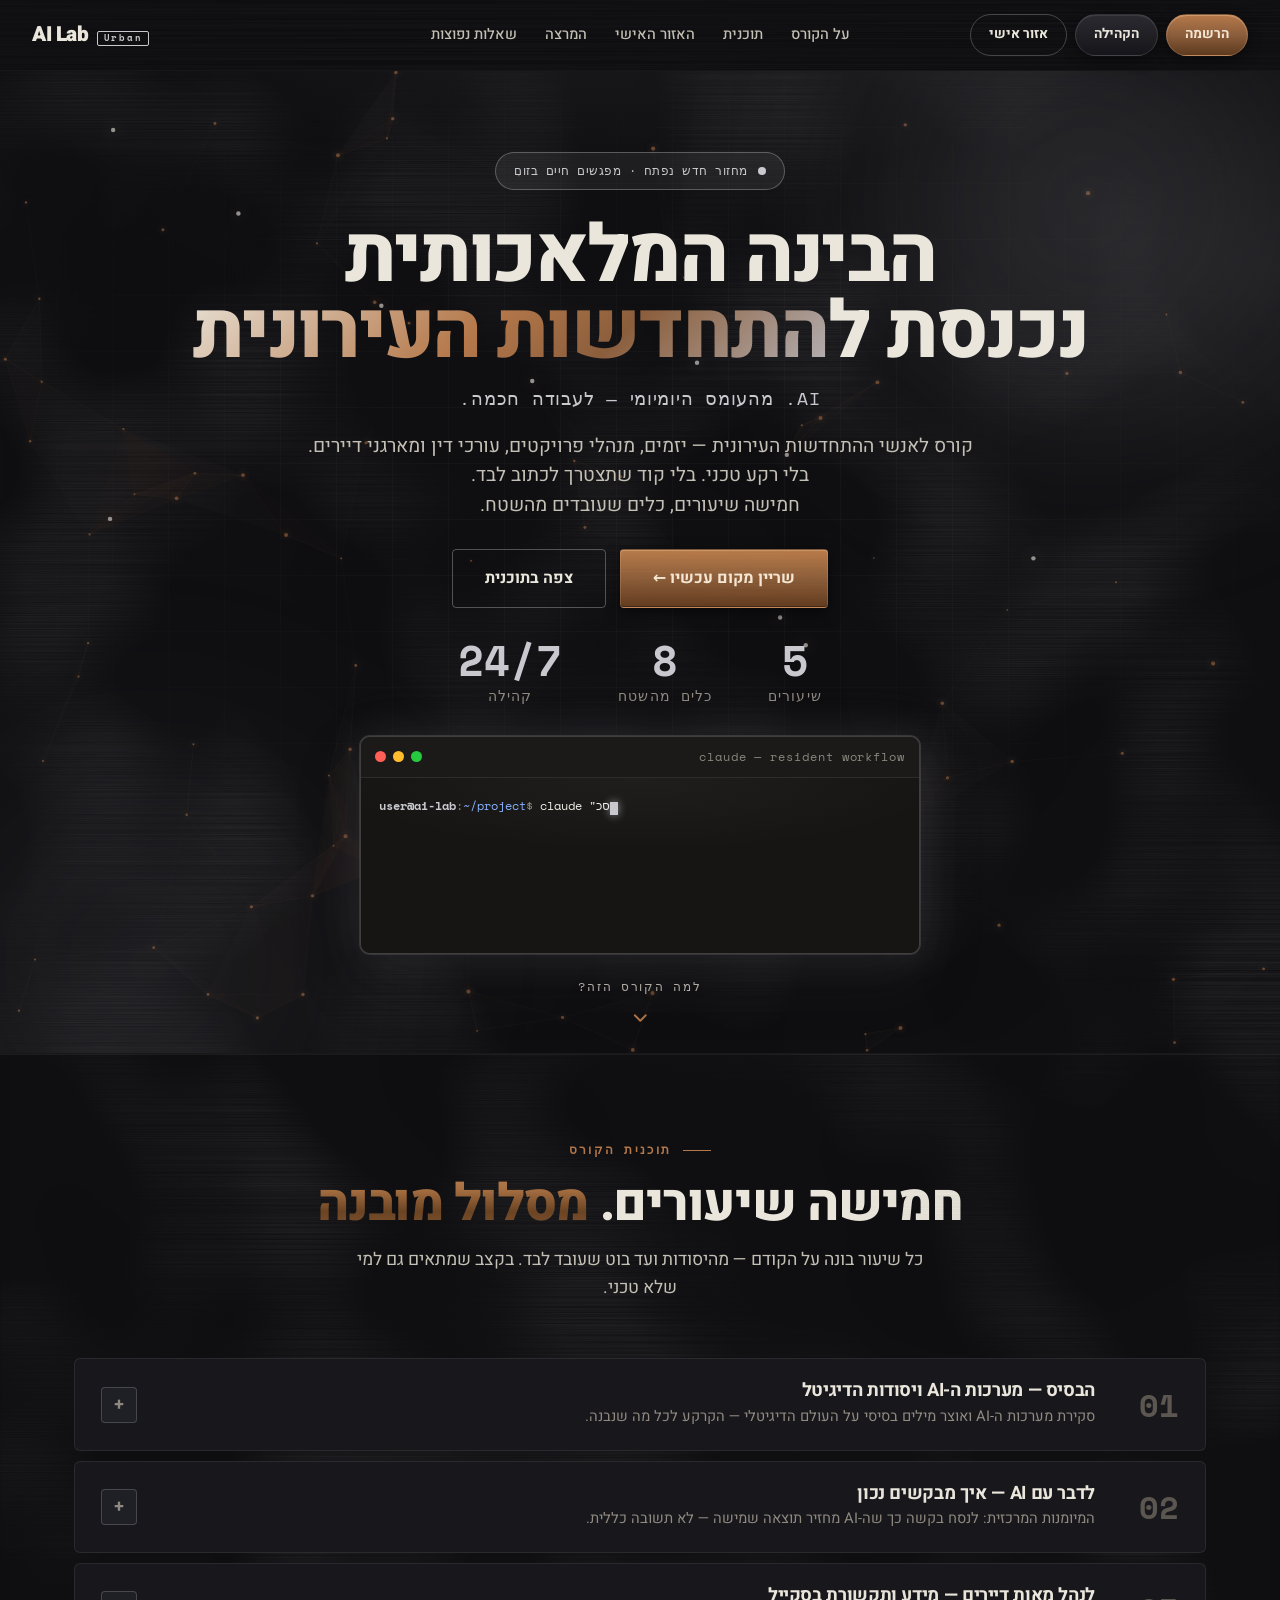
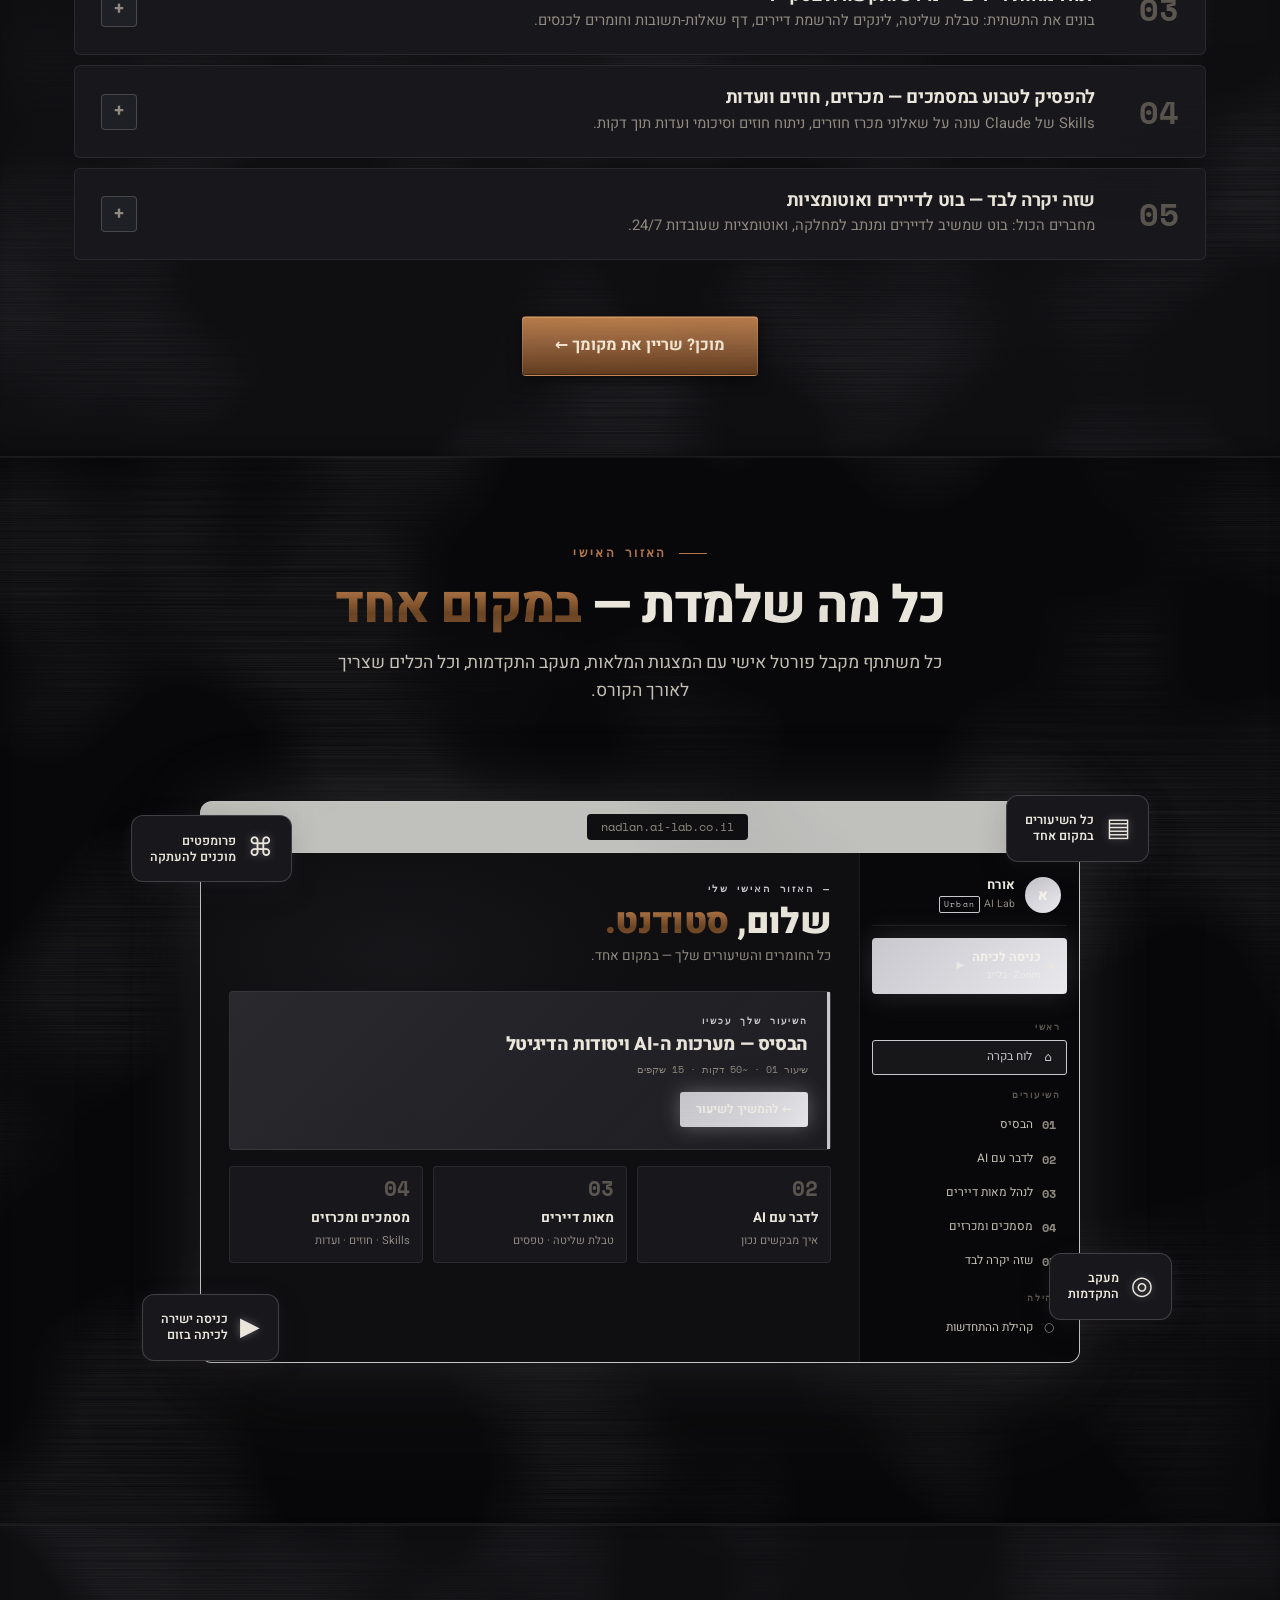
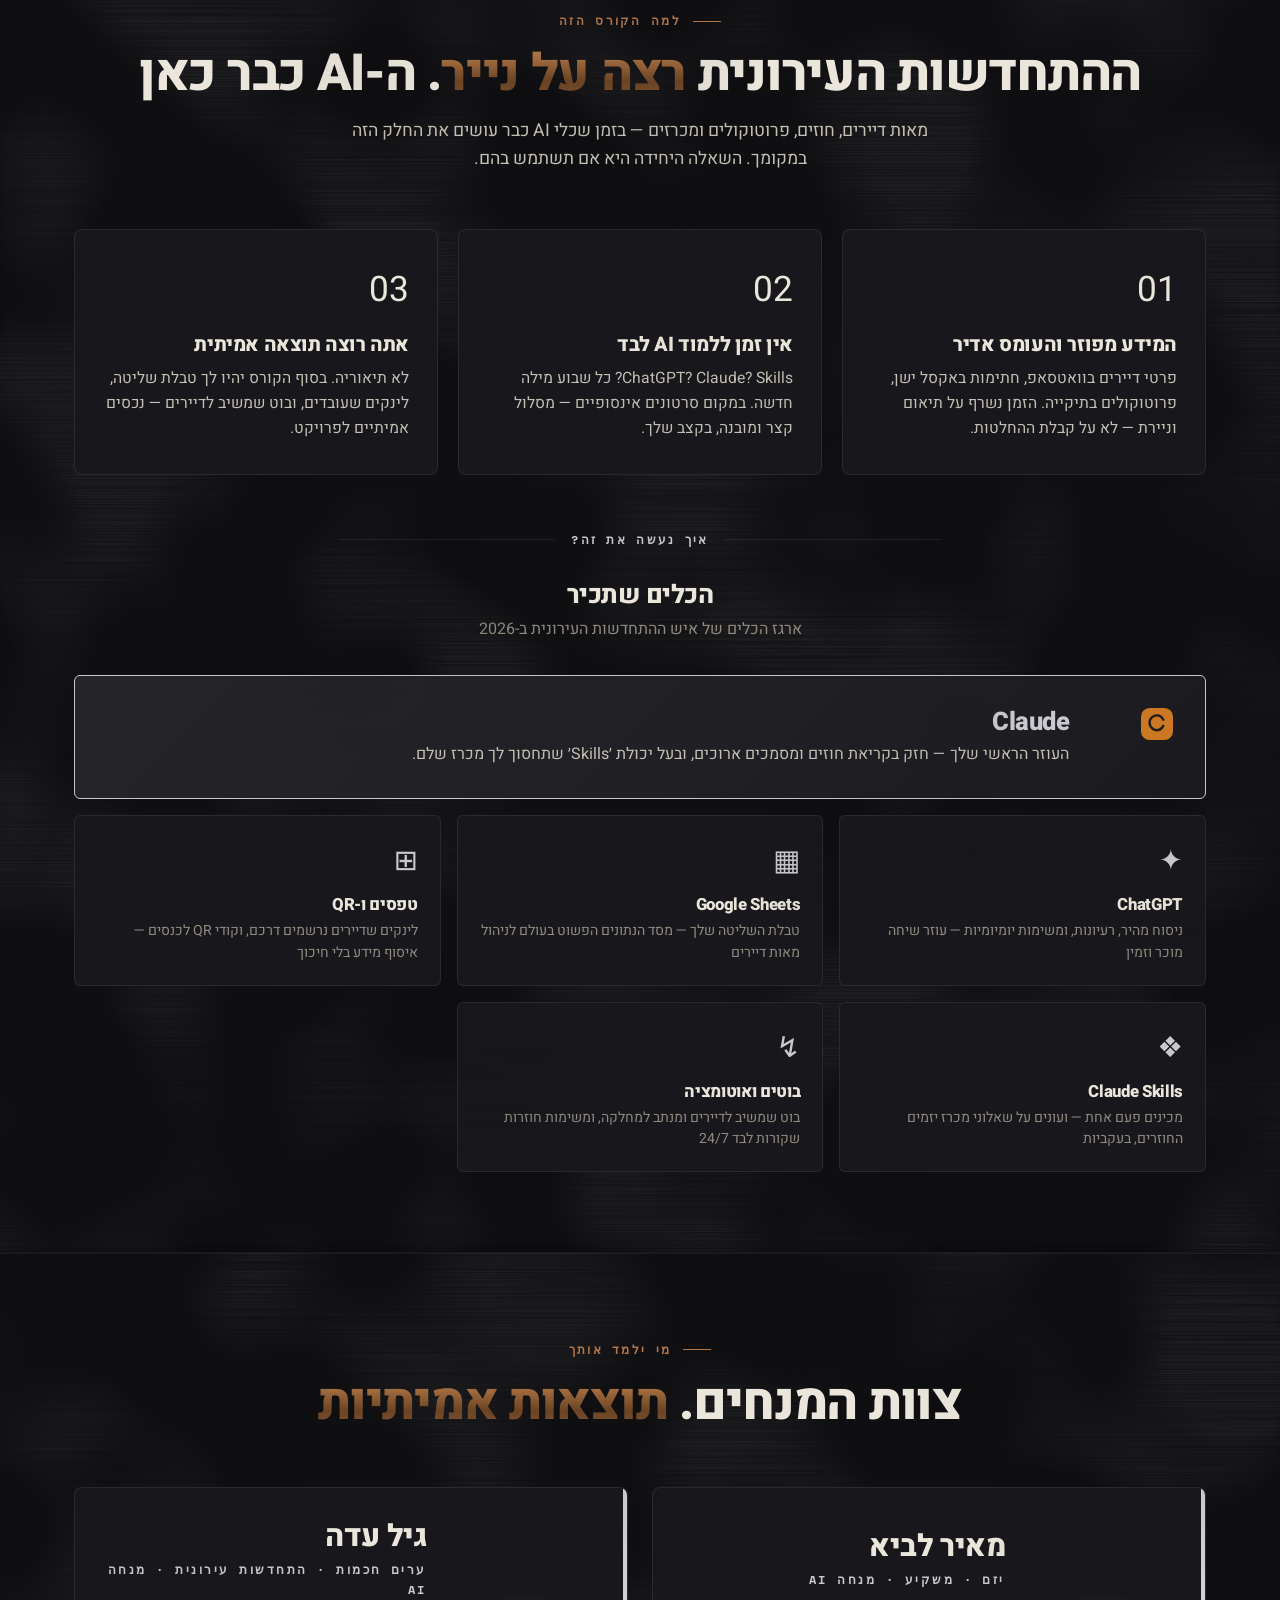
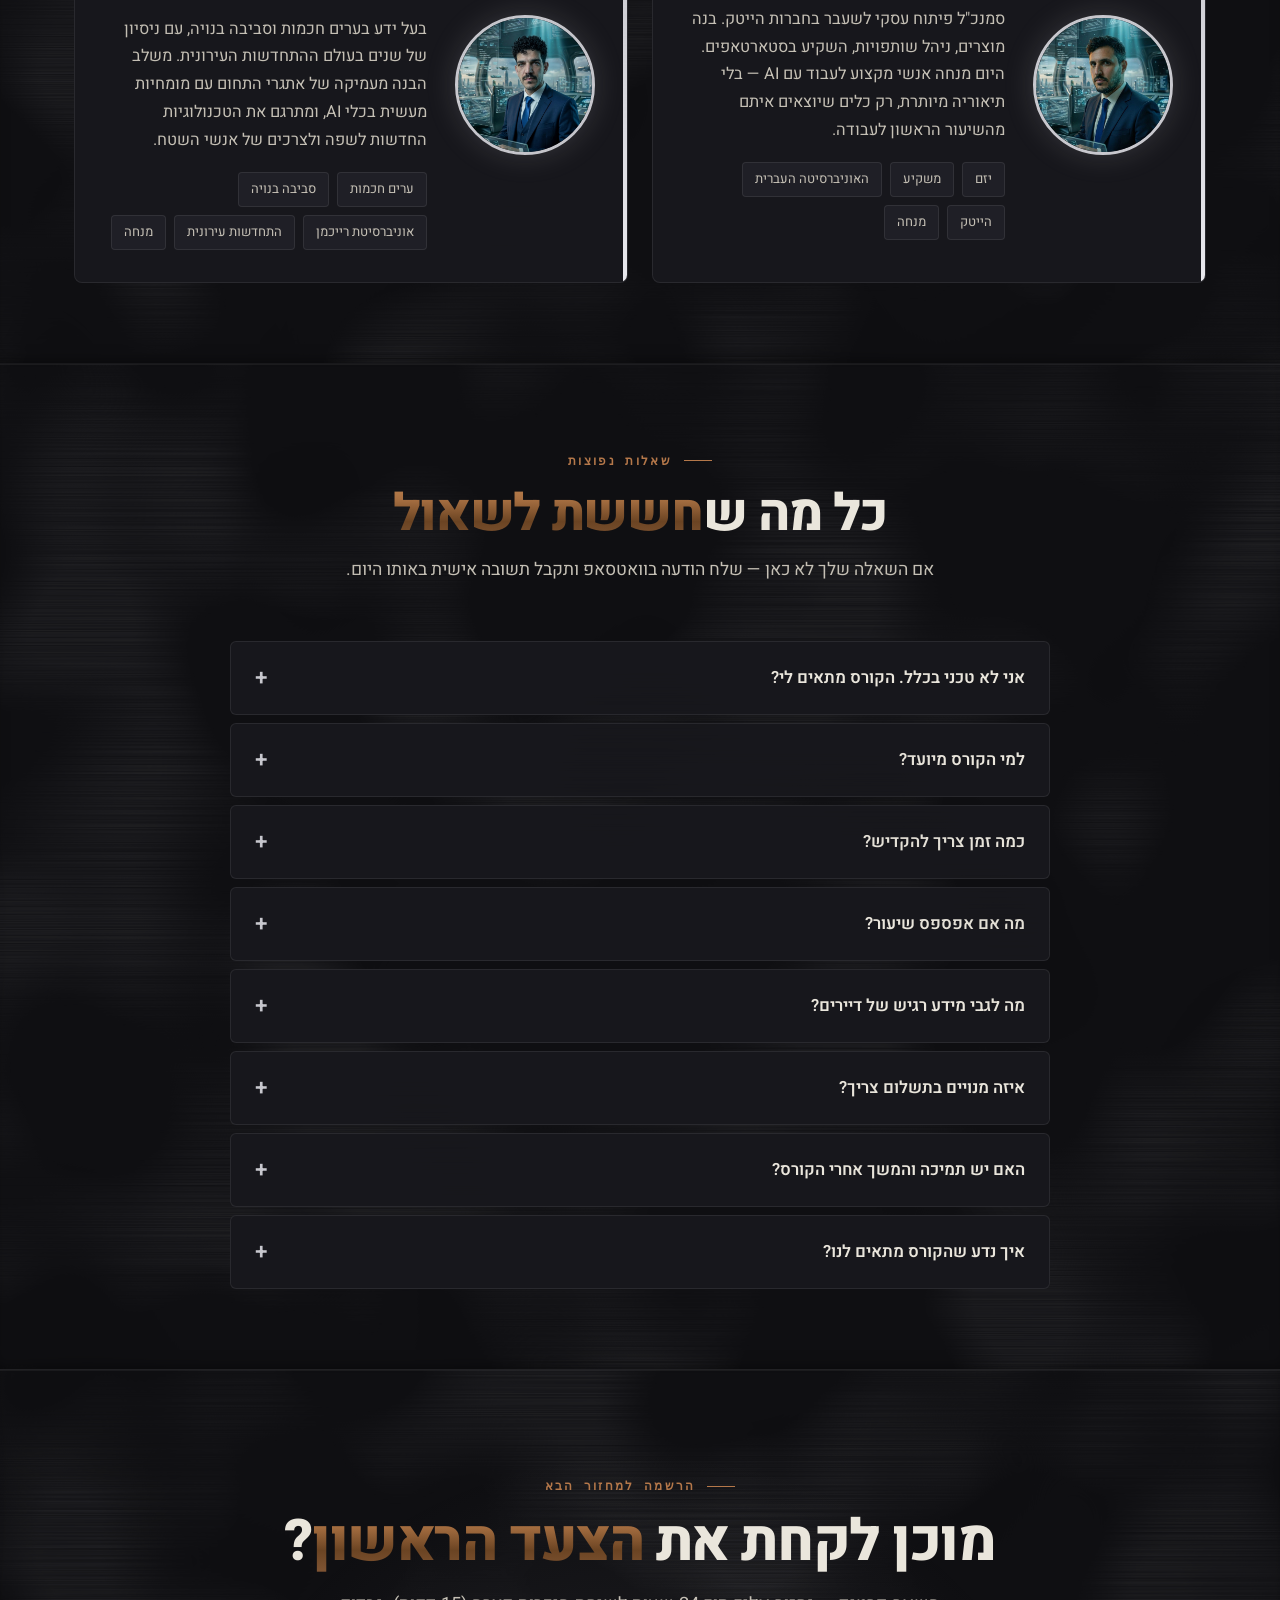
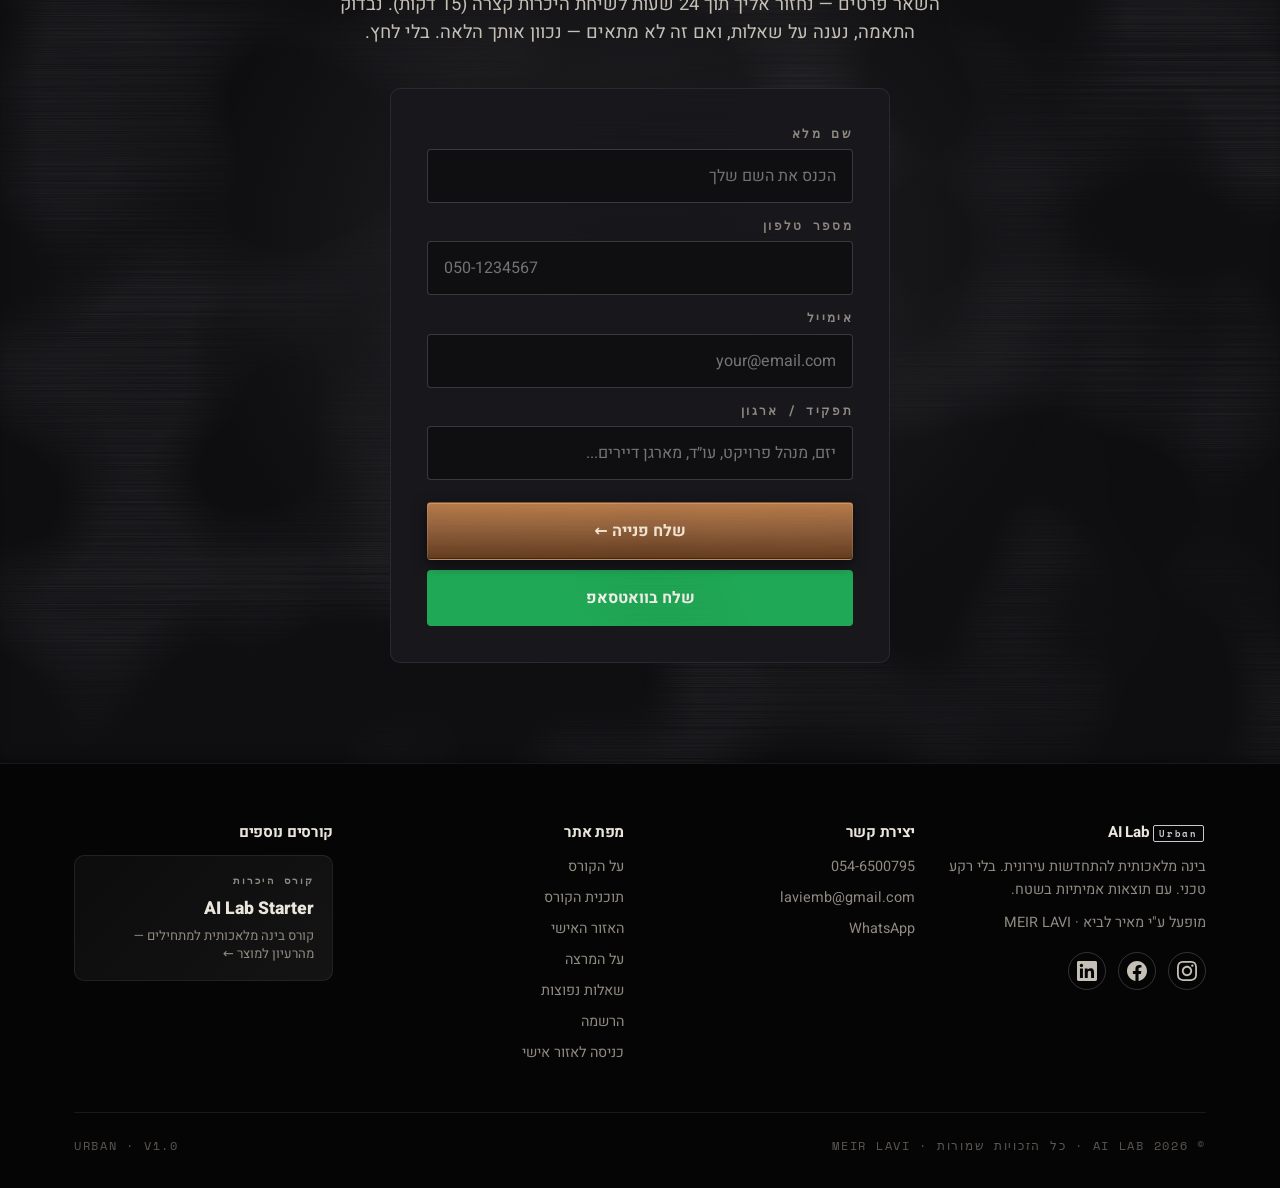
==== commit d4c2d769: "Matte black steel theme with oak wood accents + reordered sections - Switch palette: matte black ste" ====
--- a/index.html
+++ b/index.html
@@ -3,7 +3,7 @@
 <head>
   <meta charset="UTF-8">
   <meta name="viewport" content="width=device-width, initial-scale=1.0">
-  <meta name="theme-color" content="#A8A39E">
+  <meta name="theme-color" content="#0F0F12">
 
   <title>AI Lab Urban — בינה מלאכותית להתחדשות עירונית</title>
   <meta name="description" content="קורס בינה מלאכותית לאנשי ההתחדשות העירונית — יזמים, מנהלי פרויקטים, עורכי דין ומארגני דיירים. 5 שיעורים, כלים שעובדים מהשטח.">
@@ -21,7 +21,7 @@
   <meta property="og:type" content="website">
   <meta property="og:locale" content="he_IL">
 
-  <link rel="stylesheet" href="./style.css?v=20260521-concrete">
+  <link rel="stylesheet" href="./style.css?v=20260522-reorder">
 
   <!-- Google tag (gtag.js) — Urban Site + Portal -->
   <script async src="https://www.googletagmanager.com/gtag/js?id=G-10FS5VWV2F"></script>
@@ -154,6 +154,128 @@
       <polyline points="6 9 12 15 18 9"></polyline>
     </svg>
   </a>
+</section>
+
+<!-- ============ SYLLABUS ============ -->
+<section class="program" id="program">
+  <div class="container">
+    <div class="section-title reveal">
+      <span class="kicker">תוכנית הקורס</span>
+      <h2>חמישה שיעורים. <em>מסלול מובנה</em></h2>
+      <p>כל שיעור בונה על הקודם — מהיסודות ועד בוט שעובד לבד. בקצב שמתאים גם למי שלא טכני.</p>
+    </div>
+
+    <div class="syllabus-list reveal" id="syllabusList">
+      <div class="lesson-row" onclick="toggleLesson(1)">
+        <div class="lesson-num">01</div>
+        <div class="lesson-info">
+          <h4>הבסיס — מערכות ה-AI ויסודות הדיגיטל</h4>
+          <p>סקירת מערכות ה-AI ואוצר מילים בסיסי על העולם הדיגיטלי — הקרקע לכל מה שנבנה.</p>
+        </div>
+        <div class="lesson-toggle">+</div>
+      </div>
+      <div class="lesson-detail" id="lesson-1">
+        <div class="lesson-detail-inner">
+          <h5>במה נעסוק</h5>
+          <ul>
+            <li>סקירת מערכות ה-AI — מי השחקנים ומה כל אחד עושה</li>
+            <li>AI זה הרבה יותר מצ׳אט — תמלול, תמונה, כלי בנייה ואוטומציה</li>
+            <li>איזו מערכת מתאימה לאיזו משימה</li>
+            <li>יסודות הדיגיטל: מה זה אתר, מערכת, נתונים, דומיין ואחסון</li>
+            <li>אוצר המילים שילווה אותך לאורך כל הקורס</li>
+          </ul>
+        </div>
+      </div>
+
+      <div class="lesson-row" onclick="toggleLesson(2)">
+        <div class="lesson-num">02</div>
+        <div class="lesson-info">
+          <h4>לדבר עם AI — איך מבקשים נכון</h4>
+          <p>המיומנות המרכזית: לנסח בקשה כך שה-AI מחזיר תוצאה שמישה — לא תשובה כללית.</p>
+        </div>
+        <div class="lesson-toggle">+</div>
+      </div>
+      <div class="lesson-detail" id="lesson-2">
+        <div class="lesson-detail-inner">
+          <h5>במה נעסוק</h5>
+          <ul>
+            <li>חמשת המרכיבים של בקשה טובה — תפקיד, הקשר, משימה, פורמט, דוגמה</li>
+            <li>בקשה חלשה מול בקשה חזקה — אותה משימה, שתי תוצאות</li>
+            <li>ארבע הטעויות שהורסות תוצאות — ואיך להימנע מהן</li>
+            <li>לעבוד בשיחה: לתקן ולשפר במקום להתחיל מחדש</li>
+            <li>ארבעה פרומפטים מוכנים לעבודה בהתחדשות עירונית</li>
+          </ul>
+        </div>
+      </div>
+
+      <div class="lesson-row" onclick="toggleLesson(3)">
+        <div class="lesson-num">03</div>
+        <div class="lesson-info">
+          <h4>לנהל מאות דיירים — מידע ותקשורת בסקייל</h4>
+          <p>בונים את התשתית: טבלת שליטה, לינקים להרשמת דיירים, דף שאלות-תשובות וחומרים לכנסים.</p>
+        </div>
+        <div class="lesson-toggle">+</div>
+      </div>
+      <div class="lesson-detail" id="lesson-3">
+        <div class="lesson-detail-inner">
+          <h5>במה נעסוק</h5>
+          <ul>
+            <li>טבלת שליטה — מרכז המידע על כל הדיירים</li>
+            <li>לינק להרשמת מידע — שהדיירים ממלאים, וזה זורם לטבלה</li>
+            <li>דף שאלות-תשובות — לינק אחד שעונה במקומך</li>
+            <li>מצגות לכנסי דיירים — מהר ובאיכות</li>
+            <li>ברקודים וקודי QR לכנסים — הרשמה ונוכחות</li>
+          </ul>
+        </div>
+      </div>
+
+      <div class="lesson-row" onclick="toggleLesson(4)">
+        <div class="lesson-num">04</div>
+        <div class="lesson-info">
+          <h4>להפסיק לטבוע במסמכים — מכרזים, חוזים וועדות</h4>
+          <p>Skills של Claude עונה על שאלוני מכרז חוזרים, ניתוח חוזים וסיכומי ועדות תוך דקות.</p>
+        </div>
+        <div class="lesson-toggle">+</div>
+      </div>
+      <div class="lesson-detail" id="lesson-4">
+        <div class="lesson-detail-inner">
+          <h5>במה נעסוק</h5>
+          <ul>
+            <li>מה זה Skills של Claude — ולמה זה משנה משחק</li>
+            <li>לענות על שאלון מכרז יזמים — תהליך מלא</li>
+            <li>לנתח חוזה ולהשוות בין שתי גרסאות</li>
+            <li>סיכומי פגישות בעירייה ובוועדות מקומיות ומחוזיות</li>
+            <li>כללי הזהב: פרטיות ובדיקה אנושית</li>
+          </ul>
+        </div>
+      </div>
+
+      <div class="lesson-row" onclick="toggleLesson(5)">
+        <div class="lesson-num">05</div>
+        <div class="lesson-info">
+          <h4>שזה יקרה לבד — בוט לדיירים ואוטומציות</h4>
+          <p>מחברים הכול: בוט שמשיב לדיירים ומנתב למחלקה, ואוטומציות שעובדות 24/7.</p>
+        </div>
+        <div class="lesson-toggle">+</div>
+      </div>
+      <div class="lesson-detail" id="lesson-5">
+        <div class="lesson-detail-inner">
+          <h5>במה נעסוק</h5>
+          <ul>
+            <li>מה זו אוטומציה — בשפה פשוטה, ׳אם — אז׳</li>
+            <li>בוט שמשיב לדיירים ומנתב למחלקה הרלוונטית</li>
+            <li>איך בונים בוט — הדרך הפשוטה והדרך המתקדמת</li>
+            <li>אוטומציית טופס-לטבלה — שהמידע מתעדכן לבד</li>
+            <li>סיכום הקורס: מה לוקחים מכאן הלאה</li>
+          </ul>
+        </div>
+      </div>
+    </div>
+
+    <div class="mid-cta reveal">
+      <a href="#register" class="btn-primary">מוכן? שריין את מקומך ←</a>
+    </div>
+  </div>
 </section>
 
 <!-- ============ PORTAL SHOWCASE ============ -->
@@ -302,7 +424,7 @@
       <div class="skill-card skill-card--featured reveal">
         <div class="skill-card-icon">
           <svg width="32" height="32" viewBox="0 0 52 52" fill="none">
-            <rect width="52" height="52" rx="14" fill="#C2410C"/>
+            <rect width="52" height="52" rx="14" fill="#CC7722"/>
             <path d="M26 10 C32 10 37 14 38.5 20 L35 21 C33.8 16.8 30.2 14 26 14 C20.5 14 16 18.5 16 24 C16 29.5 20.5 34 26 34 C30.2 34 33.8 31.2 35 27 L38.5 28 C37 34 32 38 26 38 C18.3 38 12 31.7 12 24 C12 16.3 18.3 10 26 10Z" fill="#1F1D1B"/>
           </svg>
         </div>
@@ -336,128 +458,6 @@
         <h4>בוטים ואוטומציה</h4>
         <p>בוט שמשיב לדיירים ומנתב למחלקה, ומשימות חוזרות שקורות לבד 24/7</p>
       </div>
-    </div>
-  </div>
-</section>
-
-<!-- ============ SYLLABUS ============ -->
-<section class="program" id="program">
-  <div class="container">
-    <div class="section-title reveal">
-      <span class="kicker">תוכנית הקורס</span>
-      <h2>חמישה שיעורים. <em>מסלול מובנה</em></h2>
-      <p>כל שיעור בונה על הקודם — מהיסודות ועד בוט שעובד לבד. בקצב שמתאים גם למי שלא טכני.</p>
-    </div>
-
-    <div class="syllabus-list reveal" id="syllabusList">
-      <div class="lesson-row" onclick="toggleLesson(1)">
-        <div class="lesson-num">01</div>
-        <div class="lesson-info">
-          <h4>הבסיס — מערכות ה-AI ויסודות הדיגיטל</h4>
-          <p>סקירת מערכות ה-AI ואוצר מילים בסיסי על העולם הדיגיטלי — הקרקע לכל מה שנבנה.</p>
-        </div>
-        <div class="lesson-toggle">+</div>
-      </div>
-      <div class="lesson-detail" id="lesson-1">
-        <div class="lesson-detail-inner">
-          <h5>במה נעסוק</h5>
-          <ul>
-            <li>סקירת מערכות ה-AI — מי השחקנים ומה כל אחד עושה</li>
-            <li>AI זה הרבה יותר מצ׳אט — תמלול, תמונה, כלי בנייה ואוטומציה</li>
-            <li>איזו מערכת מתאימה לאיזו משימה</li>
-            <li>יסודות הדיגיטל: מה זה אתר, מערכת, נתונים, דומיין ואחסון</li>
-            <li>אוצר המילים שילווה אותך לאורך כל הקורס</li>
-          </ul>
-        </div>
-      </div>
-
-      <div class="lesson-row" onclick="toggleLesson(2)">
-        <div class="lesson-num">02</div>
-        <div class="lesson-info">
-          <h4>לדבר עם AI — איך מבקשים נכון</h4>
-          <p>המיומנות המרכזית: לנסח בקשה כך שה-AI מחזיר תוצאה שמישה — לא תשובה כללית.</p>
-        </div>
-        <div class="lesson-toggle">+</div>
-      </div>
-      <div class="lesson-detail" id="lesson-2">
-        <div class="lesson-detail-inner">
-          <h5>במה נעסוק</h5>
-          <ul>
-            <li>חמשת המרכיבים של בקשה טובה — תפקיד, הקשר, משימה, פורמט, דוגמה</li>
-            <li>בקשה חלשה מול בקשה חזקה — אותה משימה, שתי תוצאות</li>
-            <li>ארבע הטעויות שהורסות תוצאות — ואיך להימנע מהן</li>
-            <li>לעבוד בשיחה: לתקן ולשפר במקום להתחיל מחדש</li>
-            <li>ארבעה פרומפטים מוכנים לעבודה בהתחדשות עירונית</li>
-          </ul>
-        </div>
-      </div>
-
-      <div class="lesson-row" onclick="toggleLesson(3)">
-        <div class="lesson-num">03</div>
-        <div class="lesson-info">
-          <h4>לנהל מאות דיירים — מידע ותקשורת בסקייל</h4>
-          <p>בונים את התשתית: טבלת שליטה, לינקים להרשמת דיירים, דף שאלות-תשובות וחומרים לכנסים.</p>
-        </div>
-        <div class="lesson-toggle">+</div>
-      </div>
-      <div class="lesson-detail" id="lesson-3">
-        <div class="lesson-detail-inner">
-          <h5>במה נעסוק</h5>
-          <ul>
-            <li>טבלת שליטה — מרכז המידע על כל הדיירים</li>
-            <li>לינק להרשמת מידע — שהדיירים ממלאים, וזה זורם לטבלה</li>
-            <li>דף שאלות-תשובות — לינק אחד שעונה במקומך</li>
-            <li>מצגות לכנסי דיירים — מהר ובאיכות</li>
-            <li>ברקודים וקודי QR לכנסים — הרשמה ונוכחות</li>
-          </ul>
-        </div>
-      </div>
-
-      <div class="lesson-row" onclick="toggleLesson(4)">
-        <div class="lesson-num">04</div>
-        <div class="lesson-info">
-          <h4>להפסיק לטבוע במסמכים — מכרזים, חוזים וועדות</h4>
-          <p>Skills של Claude עונה על שאלוני מכרז חוזרים, ניתוח חוזים וסיכומי ועדות תוך דקות.</p>
-        </div>
-        <div class="lesson-toggle">+</div>
-      </div>
-      <div class="lesson-detail" id="lesson-4">
-        <div class="lesson-detail-inner">
-          <h5>במה נעסוק</h5>
-          <ul>
-            <li>מה זה Skills של Claude — ולמה זה משנה משחק</li>
-            <li>לענות על שאלון מכרז יזמים — תהליך מלא</li>
-            <li>לנתח חוזה ולהשוות בין שתי גרסאות</li>
-            <li>סיכומי פגישות בעירייה ובוועדות מקומיות ומחוזיות</li>
-            <li>כללי הזהב: פרטיות ובדיקה אנושית</li>
-          </ul>
-        </div>
-      </div>
-
-      <div class="lesson-row" onclick="toggleLesson(5)">
-        <div class="lesson-num">05</div>
-        <div class="lesson-info">
-          <h4>שזה יקרה לבד — בוט לדיירים ואוטומציות</h4>
-          <p>מחברים הכול: בוט שמשיב לדיירים ומנתב למחלקה, ואוטומציות שעובדות 24/7.</p>
-        </div>
-        <div class="lesson-toggle">+</div>
-      </div>
-      <div class="lesson-detail" id="lesson-5">
-        <div class="lesson-detail-inner">
-          <h5>במה נעסוק</h5>
-          <ul>
-            <li>מה זו אוטומציה — בשפה פשוטה, ׳אם — אז׳</li>
-            <li>בוט שמשיב לדיירים ומנתב למחלקה הרלוונטית</li>
-            <li>איך בונים בוט — הדרך הפשוטה והדרך המתקדמת</li>
-            <li>אוטומציית טופס-לטבלה — שהמידע מתעדכן לבד</li>
-            <li>סיכום הקורס: מה לוקחים מכאן הלאה</li>
-          </ul>
-        </div>
-      </div>
-    </div>
-
-    <div class="mid-cta reveal">
-      <a href="#register" class="btn-primary">מוכן? שריין את מקומך ←</a>
     </div>
   </div>
 </section>
@@ -833,6 +833,6 @@
   </div>
 </footer>
 
-<script src="./script.js?v=20260521-concrete"></script>
+<script src="./script.js?v=20260522-oak"></script>
 </body>
 </html>
--- a/style.css
+++ b/style.css
@@ -1,20 +1,31 @@
 :root {
-  --bg: #A8A39E;
-  --bg-elev: #B6B1AC;
-  --bg-card: #BFB9B3;
-  --bg-side: #9D9893;
-  --line: rgba(31,29,27,0.14);
-  --line-strong: rgba(31,29,27,0.28);
-  --brand: #C2410C;
-  --brand-glow: #D2521E;
-  --ink-100: #1F1D1B;
-  --ink-300: #2E2B28;
-  --ink-500: #4A453F;
-  --ink-700: #6F6A63;
+  /* Brushed black steel palette */
+  --bg: #0F0F12;
+  --bg-elev: #17171C;
+  --bg-card: #1F1F26;
+  --bg-side: #08080A;
+  --steel: #8A8A92;
+  --steel-light: #B8B8BE;
+  --steel-dark: #3A3A42;
+  --line: rgba(255,255,255,0.08);
+  --line-strong: rgba(255,255,255,0.18);
+  --brand: #C8C8CE;
+  --brand-glow: #E8E8ED;
+  --brand-deep: #6A6A72;
+  --ink-100: #EAE6DC;
+  --ink-300: #C5C0B5;
+  --ink-500: #908A80;
+  --ink-700: #5C5650;
   --cream: #F5F1EB;
-  --warn: #C2410C;
-  --shadow-brand: 0 0 30px rgba(194,65,12,0.22);
-  --shadow-brand-lg: 0 0 50px rgba(194,65,12,0.38);
+  --footer-bg: #050506;
+  /* Oak wood accent — dark parquet tones for emphasis */
+  --oak: #8B5E3C;
+  --oak-light: #B5784A;
+  --oak-deep: #5D3A1F;
+  --oak-glow: #C68A56;
+  --warn: #C8C8CE;
+  --shadow-brand: 0 0 30px rgba(200,200,206,0.18);
+  --shadow-brand-lg: 0 0 50px rgba(200,200,206,0.30);
 }
 
 * { box-sizing: border-box; margin: 0; padding: 0; }
@@ -25,11 +36,91 @@
   color: var(--ink-100);
   line-height: 1.6;
   min-height: 100vh;
+  position: relative;
+  overflow-x: hidden;
   background-image:
-    radial-gradient(ellipse 80% 50% at 50% -10%, rgba(194,65,12,0.07), transparent 60%),
-    radial-gradient(ellipse 60% 40% at 100% 30%, rgba(194,65,12,0.04), transparent 60%);
+    radial-gradient(ellipse 80% 50% at 50% -10%, rgba(200,200,206,0.10), transparent 60%),
+    radial-gradient(ellipse 60% 40% at 100% 30%, rgba(200,200,206,0.06), transparent 60%);
   background-attachment: fixed;
-  overflow-x: hidden;
+}
+/* Per-section steel plate textures — each section a different plate with its own scuffs */
+body > section {
+  position: relative;
+  isolation: isolate;
+  z-index: 1;
+}
+body > section::before {
+  content: "";
+  position: absolute;
+  inset: 0;
+  pointer-events: none;
+  z-index: 0;
+  opacity: 0.15;
+  mix-blend-mode: screen;
+  background-image: url("data:image/svg+xml;utf8,<svg xmlns='http://www.w3.org/2000/svg' viewBox='0 0 1800 1800'><filter id='s'><feTurbulence type='fractalNoise' baseFrequency='0.0045' numOctaves='2' seed='7' result='blobs'/><feColorMatrix in='blobs' values='0 0 0 0 0  0 0 0 0 0  0 0 0 0 0  4.5 0 0 0 -2.1' result='mask'/><feTurbulence type='fractalNoise' baseFrequency='0.002 0.85' numOctaves='2' seed='14' result='brushed'/><feColorMatrix in='brushed' values='0 0 0 0 0.84  0 0 0 0 0.84  0 0 0 0 0.88  0 0 0 0.6 0' result='lines'/><feComposite in='lines' in2='mask' operator='in'/></filter><rect width='100%25' height='100%25' filter='url(%23s)'/></svg>");
+  background-size: 1800px 1800px;
+  background-repeat: repeat;
+}
+body > section::after {
+  content: "";
+  position: absolute;
+  inset: 0;
+  pointer-events: none;
+  z-index: 0;
+  opacity: 0.10;
+  mix-blend-mode: multiply;
+  background-image: url("data:image/svg+xml;utf8,<svg xmlns='http://www.w3.org/2000/svg' viewBox='0 0 2200 2200'><filter id='d'><feTurbulence type='fractalNoise' baseFrequency='0.0035' numOctaves='2' seed='23' result='blobs'/><feColorMatrix in='blobs' values='0 0 0 0 0  0 0 0 0 0  0 0 0 0 0  5 0 0 0 -2.8' result='mask'/><feTurbulence type='fractalNoise' baseFrequency='0.0025 1.05' numOctaves='2' seed='31' result='brushed'/><feColorMatrix in='brushed' values='0 0 0 0 0  0 0 0 0 0  0 0 0 0 0  0 0 0 0.7 0' result='lines'/><feComposite in='lines' in2='mask' operator='in'/></filter><rect width='100%25' height='100%25' filter='url(%23d)'/></svg>");
+  background-size: 2200px 2200px;
+  background-repeat: repeat;
+}
+/* Different seeds per section — each looks like a unique steel plate */
+.portal-showcase::before {
+  background-image: url("data:image/svg+xml;utf8,<svg xmlns='http://www.w3.org/2000/svg' viewBox='0 0 1800 1800'><filter id='s2'><feTurbulence type='fractalNoise' baseFrequency='0.0040' numOctaves='2' seed='42' result='blobs'/><feColorMatrix in='blobs' values='0 0 0 0 0  0 0 0 0 0  0 0 0 0 0  4.5 0 0 0 -2.1' result='mask'/><feTurbulence type='fractalNoise' baseFrequency='0.0022 0.9' numOctaves='2' seed='51' result='brushed'/><feColorMatrix in='brushed' values='0 0 0 0 0.84  0 0 0 0 0.84  0 0 0 0 0.88  0 0 0 0.6 0' result='lines'/><feComposite in='lines' in2='mask' operator='in'/></filter><rect width='100%25' height='100%25' filter='url(%23s2)'/></svg>");
+}
+.portal-showcase::after {
+  background-image: url("data:image/svg+xml;utf8,<svg xmlns='http://www.w3.org/2000/svg' viewBox='0 0 2200 2200'><filter id='d2'><feTurbulence type='fractalNoise' baseFrequency='0.0033' numOctaves='2' seed='61' result='blobs'/><feColorMatrix in='blobs' values='0 0 0 0 0  0 0 0 0 0  0 0 0 0 0  5 0 0 0 -2.8' result='mask'/><feTurbulence type='fractalNoise' baseFrequency='0.0026 1.0' numOctaves='2' seed='73' result='brushed'/><feColorMatrix in='brushed' values='0 0 0 0 0  0 0 0 0 0  0 0 0 0 0  0 0 0 0.7 0' result='lines'/><feComposite in='lines' in2='mask' operator='in'/></filter><rect width='100%25' height='100%25' filter='url(%23d2)'/></svg>");
+}
+.problem::before {
+  background-image: url("data:image/svg+xml;utf8,<svg xmlns='http://www.w3.org/2000/svg' viewBox='0 0 1800 1800'><filter id='s3'><feTurbulence type='fractalNoise' baseFrequency='0.0050' numOctaves='2' seed='88' result='blobs'/><feColorMatrix in='blobs' values='0 0 0 0 0  0 0 0 0 0  0 0 0 0 0  4.5 0 0 0 -2.1' result='mask'/><feTurbulence type='fractalNoise' baseFrequency='0.0018 0.95' numOctaves='2' seed='97' result='brushed'/><feColorMatrix in='brushed' values='0 0 0 0 0.84  0 0 0 0 0.84  0 0 0 0 0.88  0 0 0 0.6 0' result='lines'/><feComposite in='lines' in2='mask' operator='in'/></filter><rect width='100%25' height='100%25' filter='url(%23s3)'/></svg>");
+}
+.problem::after {
+  background-image: url("data:image/svg+xml;utf8,<svg xmlns='http://www.w3.org/2000/svg' viewBox='0 0 2200 2200'><filter id='d3'><feTurbulence type='fractalNoise' baseFrequency='0.0038' numOctaves='2' seed='103' result='blobs'/><feColorMatrix in='blobs' values='0 0 0 0 0  0 0 0 0 0  0 0 0 0 0  5 0 0 0 -2.8' result='mask'/><feTurbulence type='fractalNoise' baseFrequency='0.0024 1.1' numOctaves='2' seed='115' result='brushed'/><feColorMatrix in='brushed' values='0 0 0 0 0  0 0 0 0 0  0 0 0 0 0  0 0 0 0.7 0' result='lines'/><feComposite in='lines' in2='mask' operator='in'/></filter><rect width='100%25' height='100%25' filter='url(%23d3)'/></svg>");
+}
+.program::before {
+  background-image: url("data:image/svg+xml;utf8,<svg xmlns='http://www.w3.org/2000/svg' viewBox='0 0 1800 1800'><filter id='s4'><feTurbulence type='fractalNoise' baseFrequency='0.0042' numOctaves='2' seed='124' result='blobs'/><feColorMatrix in='blobs' values='0 0 0 0 0  0 0 0 0 0  0 0 0 0 0  4.5 0 0 0 -2.1' result='mask'/><feTurbulence type='fractalNoise' baseFrequency='0.0021 0.88' numOctaves='2' seed='137' result='brushed'/><feColorMatrix in='brushed' values='0 0 0 0 0.84  0 0 0 0 0.84  0 0 0 0 0.88  0 0 0 0.6 0' result='lines'/><feComposite in='lines' in2='mask' operator='in'/></filter><rect width='100%25' height='100%25' filter='url(%23s4)'/></svg>");
+}
+.program::after {
+  background-image: url("data:image/svg+xml;utf8,<svg xmlns='http://www.w3.org/2000/svg' viewBox='0 0 2200 2200'><filter id='d4'><feTurbulence type='fractalNoise' baseFrequency='0.0036' numOctaves='2' seed='148' result='blobs'/><feColorMatrix in='blobs' values='0 0 0 0 0  0 0 0 0 0  0 0 0 0 0  5 0 0 0 -2.8' result='mask'/><feTurbulence type='fractalNoise' baseFrequency='0.0027 1.02' numOctaves='2' seed='159' result='brushed'/><feColorMatrix in='brushed' values='0 0 0 0 0  0 0 0 0 0  0 0 0 0 0  0 0 0 0.7 0' result='lines'/><feComposite in='lines' in2='mask' operator='in'/></filter><rect width='100%25' height='100%25' filter='url(%23d4)'/></svg>");
+}
+.instructor-section::before {
+  background-image: url("data:image/svg+xml;utf8,<svg xmlns='http://www.w3.org/2000/svg' viewBox='0 0 1800 1800'><filter id='s5'><feTurbulence type='fractalNoise' baseFrequency='0.0047' numOctaves='2' seed='172' result='blobs'/><feColorMatrix in='blobs' values='0 0 0 0 0  0 0 0 0 0  0 0 0 0 0  4.5 0 0 0 -2.1' result='mask'/><feTurbulence type='fractalNoise' baseFrequency='0.0019 0.92' numOctaves='2' seed='181' result='brushed'/><feColorMatrix in='brushed' values='0 0 0 0 0.84  0 0 0 0 0.84  0 0 0 0 0.88  0 0 0 0.6 0' result='lines'/><feComposite in='lines' in2='mask' operator='in'/></filter><rect width='100%25' height='100%25' filter='url(%23s5)'/></svg>");
+}
+.instructor-section::after {
+  background-image: url("data:image/svg+xml;utf8,<svg xmlns='http://www.w3.org/2000/svg' viewBox='0 0 2200 2200'><filter id='d5'><feTurbulence type='fractalNoise' baseFrequency='0.0034' numOctaves='2' seed='196' result='blobs'/><feColorMatrix in='blobs' values='0 0 0 0 0  0 0 0 0 0  0 0 0 0 0  5 0 0 0 -2.8' result='mask'/><feTurbulence type='fractalNoise' baseFrequency='0.0023 1.08' numOctaves='2' seed='207' result='brushed'/><feColorMatrix in='brushed' values='0 0 0 0 0  0 0 0 0 0  0 0 0 0 0  0 0 0 0.7 0' result='lines'/><feComposite in='lines' in2='mask' operator='in'/></filter><rect width='100%25' height='100%25' filter='url(%23d5)'/></svg>");
+}
+.faq-section::before {
+  background-image: url("data:image/svg+xml;utf8,<svg xmlns='http://www.w3.org/2000/svg' viewBox='0 0 1800 1800'><filter id='s6'><feTurbulence type='fractalNoise' baseFrequency='0.0043' numOctaves='2' seed='218' result='blobs'/><feColorMatrix in='blobs' values='0 0 0 0 0  0 0 0 0 0  0 0 0 0 0  4.5 0 0 0 -2.1' result='mask'/><feTurbulence type='fractalNoise' baseFrequency='0.0020 0.86' numOctaves='2' seed='229' result='brushed'/><feColorMatrix in='brushed' values='0 0 0 0 0.84  0 0 0 0 0.84  0 0 0 0 0.88  0 0 0 0.6 0' result='lines'/><feComposite in='lines' in2='mask' operator='in'/></filter><rect width='100%25' height='100%25' filter='url(%23s6)'/></svg>");
+}
+.faq-section::after {
+  background-image: url("data:image/svg+xml;utf8,<svg xmlns='http://www.w3.org/2000/svg' viewBox='0 0 2200 2200'><filter id='d6'><feTurbulence type='fractalNoise' baseFrequency='0.0037' numOctaves='2' seed='241' result='blobs'/><feColorMatrix in='blobs' values='0 0 0 0 0  0 0 0 0 0  0 0 0 0 0  5 0 0 0 -2.8' result='mask'/><feTurbulence type='fractalNoise' baseFrequency='0.0025 1.04' numOctaves='2' seed='252' result='brushed'/><feColorMatrix in='brushed' values='0 0 0 0 0  0 0 0 0 0  0 0 0 0 0  0 0 0 0.7 0' result='lines'/><feComposite in='lines' in2='mask' operator='in'/></filter><rect width='100%25' height='100%25' filter='url(%23d6)'/></svg>");
+}
+.cta-section::before {
+  background-image: url("data:image/svg+xml;utf8,<svg xmlns='http://www.w3.org/2000/svg' viewBox='0 0 1800 1800'><filter id='s7'><feTurbulence type='fractalNoise' baseFrequency='0.0046' numOctaves='2' seed='264' result='blobs'/><feColorMatrix in='blobs' values='0 0 0 0 0  0 0 0 0 0  0 0 0 0 0  4.5 0 0 0 -2.1' result='mask'/><feTurbulence type='fractalNoise' baseFrequency='0.0021 0.94' numOctaves='2' seed='275' result='brushed'/><feColorMatrix in='brushed' values='0 0 0 0 0.84  0 0 0 0 0.84  0 0 0 0 0.88  0 0 0 0.6 0' result='lines'/><feComposite in='lines' in2='mask' operator='in'/></filter><rect width='100%25' height='100%25' filter='url(%23s7)'/></svg>");
+}
+.cta-section::after {
+  background-image: url("data:image/svg+xml;utf8,<svg xmlns='http://www.w3.org/2000/svg' viewBox='0 0 2200 2200'><filter id='d7'><feTurbulence type='fractalNoise' baseFrequency='0.0035' numOctaves='2' seed='288' result='blobs'/><feColorMatrix in='blobs' values='0 0 0 0 0  0 0 0 0 0  0 0 0 0 0  5 0 0 0 -2.8' result='mask'/><feTurbulence type='fractalNoise' baseFrequency='0.0024 1.06' numOctaves='2' seed='299' result='brushed'/><feColorMatrix in='brushed' values='0 0 0 0 0  0 0 0 0 0  0 0 0 0 0  0 0 0 0.7 0' result='lines'/><feComposite in='lines' in2='mask' operator='in'/></filter><rect width='100%25' height='100%25' filter='url(%23d7)'/></svg>");
+}
+/* Steel plate edge — subtle highlight at the top of each section (board joint) */
+body > section + section {
+  border-top: 1px solid rgba(255,255,255,0.04);
+  box-shadow: inset 0 1px 0 rgba(255,255,255,0.05), inset 0 -8px 16px -8px rgba(0,0,0,0.5);
+}
+/* Footer — matte black, clean (sits above all textures, no brushing) */
+.footer {
+  position: relative;
+  z-index: 10000;
+  background: var(--footer-bg) !important;
+  isolation: isolate;
 }
 img { max-width: 100%; display: block; }
 ::selection { background: var(--brand); color: var(--cream); }
@@ -41,8 +132,15 @@
 .container { max-width: 1180px; margin: 0 auto; padding: 0 24px; }
 @media (max-width: 700px) { .container { padding: 0 16px; } }
 
-em { font-style: normal; color: var(--brand); }
-h1, h2, h3, h4 { font-weight: 800; letter-spacing: -0.02em; color: var(--ink-100); line-height: 1.1; }
+em {
+  font-style: normal;
+  background: linear-gradient(180deg, #C68A56 0%, #A87042 30%, #6B4423 60%, #8B5E3C 100%);
+  -webkit-background-clip: text;
+  background-clip: text;
+  color: transparent;
+  -webkit-text-fill-color: transparent;
+}
+h1, h2, h3, h4 { font-weight: 800; letter-spacing: -0.02em; color: var(--ink-100); line-height: 1.1; text-wrap: balance; -webkit-text-wrap: balance; }
 
 /* ========== KICKER ========== */
 .kicker {
@@ -51,14 +149,14 @@
   font-size: 0.72rem; font-weight: 700;
   text-transform: uppercase;
   letter-spacing: 0.2em;
-  color: var(--brand);
+  color: var(--oak-light);
   margin-bottom: 16px;
 }
 .kicker::before {
   content: "";
   display: block;
   width: 28px; height: 1px;
-  background: var(--brand);
+  background: var(--oak-light);
 }
 
 /* ========== BUTTONS ========== */
@@ -72,37 +170,71 @@
 }
 .btn-primary:hover, .btn-secondary:hover, .btn-solid:hover, .btn-whatsapp:hover { transform: translateY(-2px); }
 .btn-primary {
-  background: var(--brand);
-  color: var(--cream);
-  box-shadow: var(--shadow-brand);
-}
-.btn-primary:hover { background: var(--brand-glow); box-shadow: var(--shadow-brand-lg); }
+  background: linear-gradient(180deg, #B5784A 0%, #8B5E3C 45%, #5D3A1F 100%);
+  color: #F5E6D3;
+  border: 1px solid rgba(255,210,170,0.18);
+  box-shadow: inset 0 1px 0 rgba(255,220,180,0.28), inset 0 -1px 0 rgba(0,0,0,0.35), 0 4px 14px rgba(0,0,0,0.5);
+  position: relative;
+  overflow: hidden;
+}
+.btn-primary::after {
+  content: "";
+  position: absolute;
+  inset: 0;
+  pointer-events: none;
+  opacity: 0.35;
+  mix-blend-mode: overlay;
+  background-image: url("data:image/svg+xml;utf8,<svg xmlns='http://www.w3.org/2000/svg' viewBox='0 0 400 60'><filter id='bp'><feTurbulence type='fractalNoise' baseFrequency='0.003 1.6' numOctaves='2' seed='6'/><feColorMatrix values='0 0 0 0 0.6  0 0 0 0 0.4  0 0 0 0 0.2  0 0 0 0.4 0'/></filter><rect width='100%25' height='100%25' filter='url(%23bp)'/></svg>");
+  background-size: 400px 60px;
+  background-repeat: repeat;
+}
+.btn-primary:hover {
+  background: linear-gradient(180deg, #C68A56 0%, #9A6A44 45%, #6B4423 100%);
+  box-shadow: inset 0 1px 0 rgba(255,225,190,0.35), inset 0 -1px 0 rgba(0,0,0,0.35), 0 6px 20px rgba(0,0,0,0.55);
+}
 .btn-solid {
-  background: var(--ink-100);
-  color: var(--cream);
-  border: 1px solid var(--ink-100);
-}
-.btn-solid:hover { background: var(--ink-300); }
+  background: linear-gradient(180deg, #2A2A30, #18181D);
+  color: var(--ink-100);
+  border: 1px solid rgba(255,255,255,0.12);
+  box-shadow: inset 0 1px 0 rgba(255,255,255,0.08), 0 4px 14px rgba(0,0,0,0.4);
+}
+.btn-solid:hover { background: linear-gradient(180deg, #34343A, #1F1F25); border-color: rgba(255,255,255,0.22); }
 .btn-secondary {
   background: transparent;
   color: var(--ink-100);
-  border: 1.5px solid var(--ink-100);
-}
-.btn-secondary:hover { background: var(--ink-100); color: var(--cream); }
+  border: 1.5px solid rgba(255,255,255,0.28);
+}
+.btn-secondary:hover { background: rgba(255,255,255,0.06); border-color: rgba(255,255,255,0.45); color: var(--cream); }
 .btn-whatsapp {
   background: #1FA855; color: var(--cream);
 }
 
 /* ========== NAV ========== */
 #navbar {
-  position: sticky; top: 0; z-index: 100;
+  position: sticky; top: 0; z-index: 10001;
   display: flex; align-items: center; justify-content: space-between;
   flex-direction: row-reverse; /* puts logo on the LEFT in RTL */
   padding: 14px 32px;
-  background: rgba(168,163,158,0.85);
-  backdrop-filter: blur(12px); -webkit-backdrop-filter: blur(12px);
-  border-bottom: 1px solid var(--line);
-}
+  background: #08080A;
+  border-bottom: 1px solid rgba(255,255,255,0.06);
+  isolation: isolate;
+}
+#navbar::before {
+  content: "";
+  position: absolute;
+  inset: 0;
+  pointer-events: none;
+  z-index: 0;
+  opacity: 0.18;
+  mix-blend-mode: screen;
+  background-image: url("data:image/svg+xml;utf8,<svg xmlns='http://www.w3.org/2000/svg' viewBox='0 0 2000 200'><filter id='nb'><feTurbulence type='fractalNoise' baseFrequency='0.0015 1.4' numOctaves='1' seed='9'/><feColorMatrix values='0 0 0 0 0.85  0 0 0 0 0.85  0 0 0 0 0.88  0 0 0 0.35 0'/></filter><rect width='100%25' height='100%25' filter='url(%23nb)'/></svg>");
+  background-size: 2000px 200px;
+  background-repeat: repeat;
+}
+#navbar > .nav-logo,
+#navbar > .nav-cta-group,
+#navbar > .mobile-menu-btn { z-index: 1; }
+#navbar > .nav-links-desktop { z-index: 1; }
 .nav-logo {
   display: inline-flex; align-items: baseline; gap: 8px;
   font-weight: 900; font-size: 1.3rem; color: var(--ink-100);
@@ -147,29 +279,37 @@
 }
 .nav-cta:hover { transform: translateY(-1px); }
 .nav-cta-green {
-  background: linear-gradient(135deg, var(--brand), var(--brand-glow));
-  color: var(--cream);
-  box-shadow: 0 4px 14px rgba(194,65,12,0.3);
-}
-.nav-cta-green:hover { box-shadow: 0 6px 20px rgba(194,65,12,0.5); }
+  background: linear-gradient(180deg, #B5784A 0%, #8B5E3C 50%, #5D3A1F 100%);
+  color: #F5E6D3;
+  border: 1px solid rgba(255,210,170,0.20);
+  box-shadow: inset 0 1px 0 rgba(255,220,180,0.32), 0 4px 14px rgba(0,0,0,0.45);
+}
+.nav-cta-green:hover {
+  background: linear-gradient(180deg, #C68A56 0%, #9A6A44 50%, #6B4423 100%);
+  box-shadow: inset 0 1px 0 rgba(255,225,190,0.4), 0 6px 20px rgba(0,0,0,0.55);
+}
 .nav-cta-community {
-  background: linear-gradient(135deg, var(--ink-100), var(--ink-300));
-  color: var(--cream);
-  box-shadow: 0 4px 14px rgba(74,69,63,0.3);
-}
-.nav-cta-community:hover { box-shadow: 0 6px 20px rgba(74,69,63,0.5); }
+  background: linear-gradient(180deg, #2A2A30, #15151A);
+  color: var(--ink-100);
+  border: 1px solid rgba(255,255,255,0.12);
+  box-shadow: inset 0 1px 0 rgba(255,255,255,0.08), 0 4px 14px rgba(0,0,0,0.4);
+}
+.nav-cta-community:hover {
+  background: linear-gradient(180deg, #34343A, #1C1C22);
+  border-color: rgba(255,255,255,0.22);
+}
 .nav-cta-portal {
   background: transparent;
   color: var(--ink-100);
-  border: 1.5px solid rgba(245,241,235,0.28);
-}
-.nav-cta-portal:hover { border-color: var(--brand); color: var(--brand); }
+  border: 1.5px solid rgba(255,255,255,0.22);
+}
+.nav-cta-portal:hover { border-color: rgba(255,255,255,0.5); color: var(--cream); }
 .mobile-menu-btn {
   display: none;
   width: 44px; height: 44px;
   border-radius: 12px;
-  background: rgba(31,29,27,0.06);
-  border: 1px solid rgba(31,29,27,0.10);
+  background: rgba(255,255,255,0.06);
+  border: 1px solid rgba(255,255,255,0.14);
   color: var(--ink-100);
   font-size: 1.5rem;
   cursor: pointer;
@@ -181,8 +321,8 @@
 .mobile-menu-btn.menu-open {
   font-size: 2rem;
   color: var(--ink-500);
-  background: rgba(31,29,27,0.04);
-  border-color: rgba(31,29,27,0.06);
+  background: rgba(255,255,255,0.04);
+  border-color: rgba(255,255,255,0.06);
 }
 
 /* Mobile full-screen menu panel */
@@ -221,8 +361,8 @@
 .mobile-close-btn {
   width: 44px; height: 44px;
   border-radius: 12px;
-  background: rgba(31,29,27,0.06);
-  border: 1px solid rgba(31,29,27,0.10);
+  background: rgba(255,255,255,0.06);
+  border: 1px solid rgba(255,255,255,0.14);
   color: var(--ink-100);
   font-size: 2rem;
   cursor: pointer;
@@ -245,11 +385,11 @@
   font-weight: 600;
   color: var(--ink-100);
   text-decoration: none;
-  border-bottom: 1px solid rgba(31,29,27,0.06);
+  border-bottom: 1px solid rgba(255,255,255,0.06);
   transition: background 0.2s;
 }
 .mobile-menu-links a:hover {
-  background: rgba(194,65,12,0.10);
+  background: rgba(200,200,206,0.10);
 }
 .mobile-menu-links .mobile-cta-row,
 .mobile-menu-links li:has(.mobile-cta-primary),
@@ -264,9 +404,10 @@
   border-radius: 14px;
   font-size: 1.1rem;
   font-weight: 700;
-  background: linear-gradient(135deg, var(--brand), var(--brand-glow)) !important;
-  color: var(--cream) !important;
+  background: linear-gradient(180deg, #B5784A 0%, #8B5E3C 50%, #5D3A1F 100%) !important;
+  color: #F5E6D3 !important;
   border-bottom: none !important;
+  box-shadow: inset 0 1px 0 rgba(255,220,180,0.30);
 }
 .mobile-cta-community {
   margin: 0.4rem 1.5rem;
@@ -307,7 +448,7 @@
   position: relative;
   min-height: 100svh;
   display: flex; align-items: center; justify-content: center;
-  padding: clamp(72px, 9vh, 110px) 0 clamp(56px, 8vh, 100px);
+  padding: clamp(72px, 9vh, 110px) 0 clamp(96px, 11vh, 130px);
   overflow: hidden;
 }
 .hero-neural-canvas {
@@ -318,8 +459,8 @@
 .hero-grid {
   position: absolute; inset: 0; z-index: 0;
   background-image:
-    linear-gradient(rgba(31,29,27,0.06) 1px, transparent 1px),
-    linear-gradient(90deg, rgba(31,29,27,0.06) 1px, transparent 1px);
+    linear-gradient(rgba(255,255,255,0.06) 1px, transparent 1px),
+    linear-gradient(90deg, rgba(255,255,255,0.06) 1px, transparent 1px);
   background-size: 56px 56px;
   mask-image: radial-gradient(ellipse 70% 60% at 50% 40%, #000 30%, transparent 80%);
   -webkit-mask-image: radial-gradient(ellipse 70% 60% at 50% 40%, #000 30%, transparent 80%);
@@ -336,8 +477,8 @@
   pointer-events: none;
   z-index: 0;
 }
-.hero-blob--a { top: -180px; right: -120px; background: radial-gradient(circle, rgba(194,65,12,0.35), transparent 70%); }
-.hero-blob--b { bottom: -220px; left: -160px; background: radial-gradient(circle, rgba(194,65,12,0.18), transparent 70%); animation-delay: -7s; }
+.hero-blob--a { top: -180px; right: -120px; background: radial-gradient(circle, rgba(200,200,206,0.35), transparent 70%); }
+.hero-blob--b { bottom: -220px; left: -160px; background: radial-gradient(circle, rgba(200,200,206,0.18), transparent 70%); animation-delay: -7s; }
 @keyframes heroFloat {
   0%,100% { transform: translate3d(0,0,0) scale(1); }
   50%     { transform: translate3d(20px,-30px,0) scale(1.08); }
@@ -352,8 +493,8 @@
 .hero-badge {
   display: inline-flex; align-items: center; gap: 10px;
   padding: 8px 18px;
-  background: rgba(194,65,12,0.08);
-  border: 1px solid rgba(194,65,12,0.35);
+  background: rgba(200,200,206,0.08);
+  border: 1px solid rgba(200,200,206,0.35);
   border-radius: 999px;
   font-family: 'Space Mono', monospace;
   font-size: 0.78rem;
@@ -369,8 +510,8 @@
   animation: heroPulse 2s ease-out infinite;
 }
 @keyframes heroPulse {
-  0%   { box-shadow: 0 0 0 0 rgba(194,65,12,0.6); }
-  100% { box-shadow: 0 0 0 14px rgba(194,65,12,0); }
+  0%   { box-shadow: 0 0 0 0 rgba(200,200,206,0.6); }
+  100% { box-shadow: 0 0 0 14px rgba(200,200,206,0); }
 }
 
 .hero h1 {
@@ -378,9 +519,11 @@
   line-height: 0.96;
   margin-bottom: 14px;
   letter-spacing: -0.03em;
+  text-wrap: balance;
+  -webkit-text-wrap: balance;
 }
 .gradient-text {
-  background: linear-gradient(135deg, #2a2a28 0%, var(--brand) 55%, #8c4a25 100%);
+  background: linear-gradient(135deg, #EAE6DC 0%, var(--oak-light) 45%, var(--oak) 65%, #B8B8BE 100%);
   -webkit-background-clip: text; background-clip: text;
   -webkit-text-fill-color: transparent; color: transparent;
 }
@@ -397,6 +540,8 @@
   max-width: 720px;
   margin: 0 auto 28px;
   line-height: 1.55;
+  text-wrap: pretty;
+  -webkit-text-wrap: pretty;
 }
 .hero-buttons {
   display: flex; gap: 14px; justify-content: center;
@@ -435,8 +580,8 @@
   text-align: right;
   box-shadow:
     0 24px 60px rgba(31,29,27,0.25),
-    0 0 0 1px rgba(194,65,12,0.18),
-    0 0 50px rgba(194,65,12,0.15);
+    0 0 0 1px rgba(200,200,206,0.18),
+    0 0 50px rgba(200,200,206,0.15);
 }
 .terminal-header {
   display: flex; align-items: center; gap: 7px;
@@ -464,7 +609,7 @@
   direction: ltr; text-align: left;
   min-height: 175px;
   background:
-    radial-gradient(ellipse 80% 60% at 50% 0%, rgba(194,65,12,0.05), transparent 70%),
+    radial-gradient(ellipse 80% 60% at 50% 0%, rgba(200,200,206,0.05), transparent 70%),
     #161513;
 }
 .t-line { display: block; opacity: 1; transition: opacity 0.3s ease, transform 0.3s ease; }
@@ -486,35 +631,47 @@
   vertical-align: text-bottom;
   margin-right: 1px;
   animation: heroBlink 0.95s steps(2) infinite;
-  box-shadow: 0 0 8px rgba(194,65,12,0.7);
+  box-shadow: 0 0 8px rgba(200,200,206,0.7);
 }
 .t-caret--off { display: none; }
 @keyframes heroBlink { 50% { opacity: 0; } }
 
 .hero-scroll-indicator {
   position: absolute;
-  bottom: 22px; left: 50%;
+  bottom: 24px; left: 50%;
   transform: translateX(-50%);
-  display: flex; flex-direction: column; align-items: center; gap: 6px;
-  font-family: 'Space Mono', monospace;
-  font-size: 0.72rem;
-  letter-spacing: 0.12em;
-  color: var(--ink-500);
+  display: flex; flex-direction: column; align-items: center; gap: 10px;
+  font-family: 'Space Mono', monospace;
+  font-size: 0.78rem;
+  letter-spacing: 0.14em;
+  color: var(--ink-300);
   text-decoration: none;
   text-transform: uppercase;
-}
-.hero-scroll-indicator svg { color: var(--brand); animation: scrollBob 2s ease-in-out infinite; }
+  transition: color 0.2s;
+  white-space: nowrap;
+}
+.hero-scroll-indicator:hover { color: var(--oak-light); }
+.hero-scroll-indicator svg { color: var(--oak-light); animation: scrollBob 2s ease-in-out infinite; }
 @keyframes scrollBob {
   0%,100% { transform: translateY(0); }
   50%     { transform: translateY(6px); }
 }
 
 @media (max-width: 700px) {
-  .hero { padding: 70px 0 56px; }
+  .hero {
+    min-height: 100svh;
+    padding: 70px 0 84px;
+  }
   .hero-buttons .btn-primary, .hero-buttons .btn-secondary { width: 100%; }
   .hero-stats { gap: 28px; margin-bottom: 18px; }
   .terminal { display: none; } /* hide terminal on mobile */
-  .hero-scroll-indicator { display: none; }
+  .hero-scroll-indicator {
+    bottom: 18px;
+    gap: 8px;
+    font-size: 0.72rem;
+    letter-spacing: 0.12em;
+  }
+  .hero-scroll-indicator svg { width: 20px; height: 20px; }
   .hero-blob { width: 380px; height: 380px; filter: blur(80px); }
 }
 
@@ -526,6 +683,8 @@
   font-size: clamp(2rem, 4.5vw, 3.2rem);
   margin-bottom: 14px;
   letter-spacing: -0.025em;
+  text-wrap: balance;
+  -webkit-text-wrap: balance;
 }
 .section-title p {
   color: var(--ink-300);
@@ -533,6 +692,8 @@
   max-width: 620px;
   margin: 0 auto;
   line-height: 1.6;
+  text-wrap: pretty;
+  -webkit-text-wrap: pretty;
 }
 @media (max-width: 700px) {
   section { padding: 56px 0; }
@@ -555,13 +716,13 @@
   background: var(--bg-elev);
   border: 1px solid var(--line-strong);
   border-radius: 12px;
-  box-shadow: 0 10px 30px rgba(31,29,27,0.15), 0 0 20px rgba(194,65,12,0.05);
+  box-shadow: 0 10px 30px rgba(31,29,27,0.15), 0 0 20px rgba(200,200,206,0.05);
   z-index: 3;
   animation: orbitFloat 6s ease-in-out infinite;
 }
 .orbit-badge .ob-emoji {
   font-size: 1.6rem;
-  filter: drop-shadow(0 0 4px rgba(194,65,12,0.4));
+  filter: drop-shadow(0 0 4px rgba(200,200,206,0.4));
 }
 .orbit-badge .ob-text {
   font-size: 0.78rem;
@@ -585,7 +746,7 @@
   border: 1px solid var(--line-strong);
   border-radius: 12px;
   overflow: hidden;
-  box-shadow: 0 50px 120px rgba(31,29,27,0.25), 0 0 80px rgba(194,65,12,0.12);
+  box-shadow: 0 50px 120px rgba(31,29,27,0.25), 0 0 80px rgba(200,200,206,0.12);
   position: relative; z-index: 2;
 }
 .portal-mac-bar {
@@ -691,7 +852,7 @@
   font-weight: 700;
 }
 .pm-side-item--active {
-  background: rgba(194,65,12,0.08);
+  background: rgba(200,200,206,0.08);
   border: 1px solid var(--brand);
   color: var(--brand);
 }
@@ -701,7 +862,7 @@
 .pm-main {
   padding: 28px;
   background:
-    radial-gradient(ellipse 60% 40% at 30% 20%, rgba(194,65,12,0.04), transparent 60%),
+    radial-gradient(ellipse 60% 40% at 30% 20%, rgba(200,200,206,0.04), transparent 60%),
     var(--bg);
 }
 .pm-kicker {
@@ -723,7 +884,7 @@
 }
 
 .pm-hero-card {
-  background: linear-gradient(135deg, rgba(194,65,12,0.10), rgba(194,65,12,0.03)), var(--bg-elev);
+  background: linear-gradient(135deg, rgba(200,200,206,0.10), rgba(200,200,206,0.03)), var(--bg-elev);
   border: 1px solid var(--line);
   border-radius: 4px;
   padding: 22px;
@@ -758,7 +919,7 @@
   color: var(--cream);
   font-weight: 700; font-size: 0.75rem;
   border-radius: 3px;
-  box-shadow: 0 0 20px rgba(194,65,12,0.4);
+  box-shadow: 0 0 20px rgba(200,200,206,0.4);
 }
 
 .pm-tiles {
@@ -814,7 +975,7 @@
 .problem-card:hover {
   border-color: var(--brand);
   transform: translateY(-4px);
-  box-shadow: 0 20px 40px rgba(31,29,27,0.15), 0 0 30px rgba(194,65,12,0.12);
+  box-shadow: 0 20px 40px rgba(31,29,27,0.15), 0 0 30px rgba(200,200,206,0.12);
 }
 .problem-card:hover::before { transform: scaleX(1); }
 .problem-icon {
@@ -861,7 +1022,7 @@
 .skill-card p { color: var(--ink-500); font-size: 0.88rem; line-height: 1.5; }
 .skill-card--featured {
   grid-column: span 3;
-  background: linear-gradient(135deg, rgba(194,65,12,0.08), rgba(194,65,12,0.02)), var(--bg-elev);
+  background: linear-gradient(135deg, rgba(200,200,206,0.08), rgba(200,200,206,0.02)), var(--bg-elev);
   border-color: var(--brand);
   padding: 32px;
   display: grid; grid-template-columns: 80px 1fr;
@@ -891,7 +1052,7 @@
 }
 .lesson-row::before {
   content: ""; position: absolute; inset: 0;
-  background: linear-gradient(90deg, rgba(194,65,12,0.06), transparent 60%);
+  background: linear-gradient(90deg, rgba(200,200,206,0.06), transparent 60%);
   opacity: 0; transition: opacity 0.3s;
 }
 .lesson-row:hover { border-color: var(--brand); transform: translateX(-4px); }
@@ -1122,7 +1283,7 @@
   padding: 100px 0;
   text-align: center;
   background:
-    radial-gradient(ellipse 50% 60% at 50% 50%, rgba(194,65,12,0.1), transparent 70%);
+    radial-gradient(ellipse 50% 60% at 50% 50%, rgba(200,200,206,0.1), transparent 70%);
   border-top: 1px solid var(--line);
 }
 .cta-section h2 { font-size: clamp(2.2rem, 5vw, 3.6rem); margin-bottom: 16px; letter-spacing: -0.025em; }
@@ -1161,13 +1322,13 @@
 .form-group input:focus {
   outline: none;
   border-color: var(--brand);
-  box-shadow: 0 0 0 3px rgba(194,65,12,0.15);
+  box-shadow: 0 0 0 3px rgba(200,200,206,0.15);
 }
 .form-buttons { display: flex; gap: 10px; flex-direction: column; margin-top: 8px; }
 .form-success {
   display: none;
   padding: 18px;
-  background: rgba(194,65,12,0.08);
+  background: rgba(200,200,206,0.08);
   border: 1px solid var(--brand);
   border-radius: 4px;
   color: var(--brand);
@@ -1232,7 +1393,7 @@
 .footer-kids-cta {
   display: block !important;
   padding: 16px 18px !important;
-  background: linear-gradient(135deg, rgba(74,69,63,0.12), rgba(194,65,12,0.08));
+  background: linear-gradient(135deg, rgba(74,69,63,0.12), rgba(200,200,206,0.08));
   border: 1px solid rgba(74,69,63,0.35);
   border-radius: 10px;
   text-decoration: none;
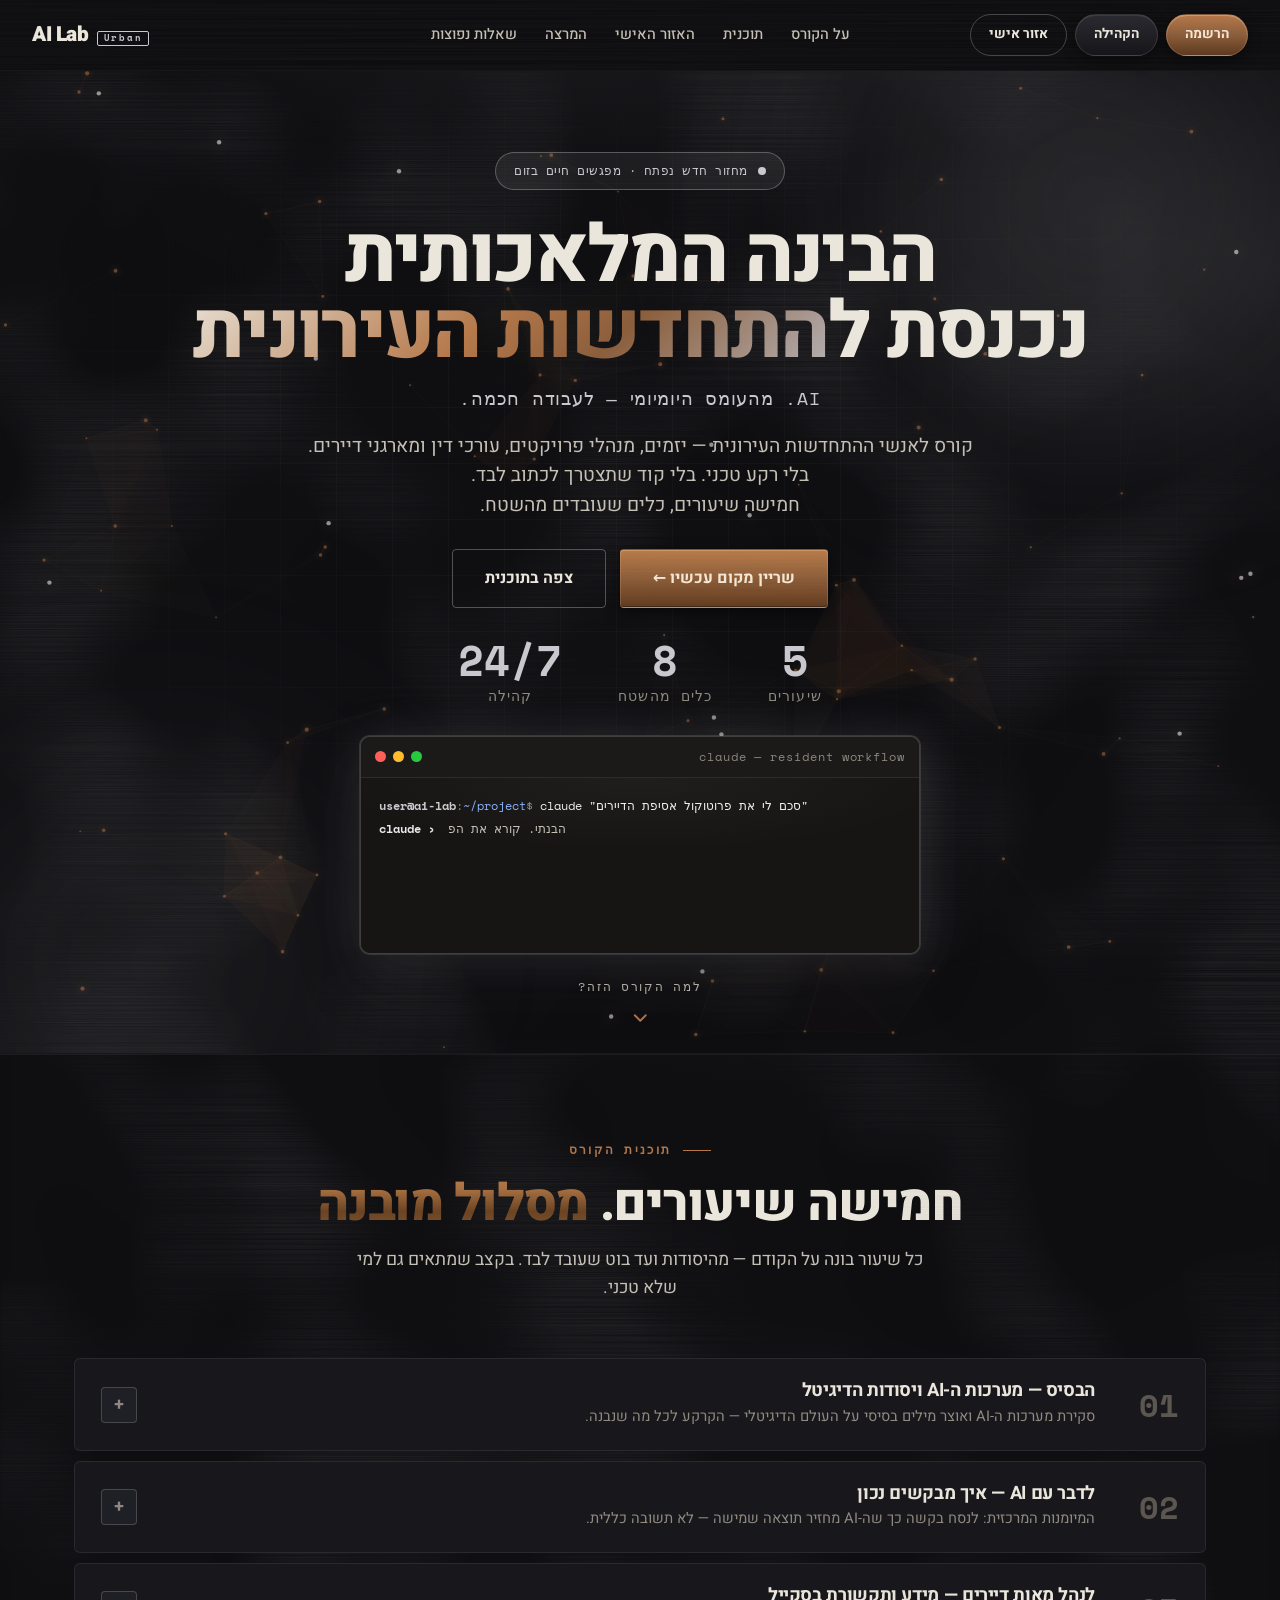
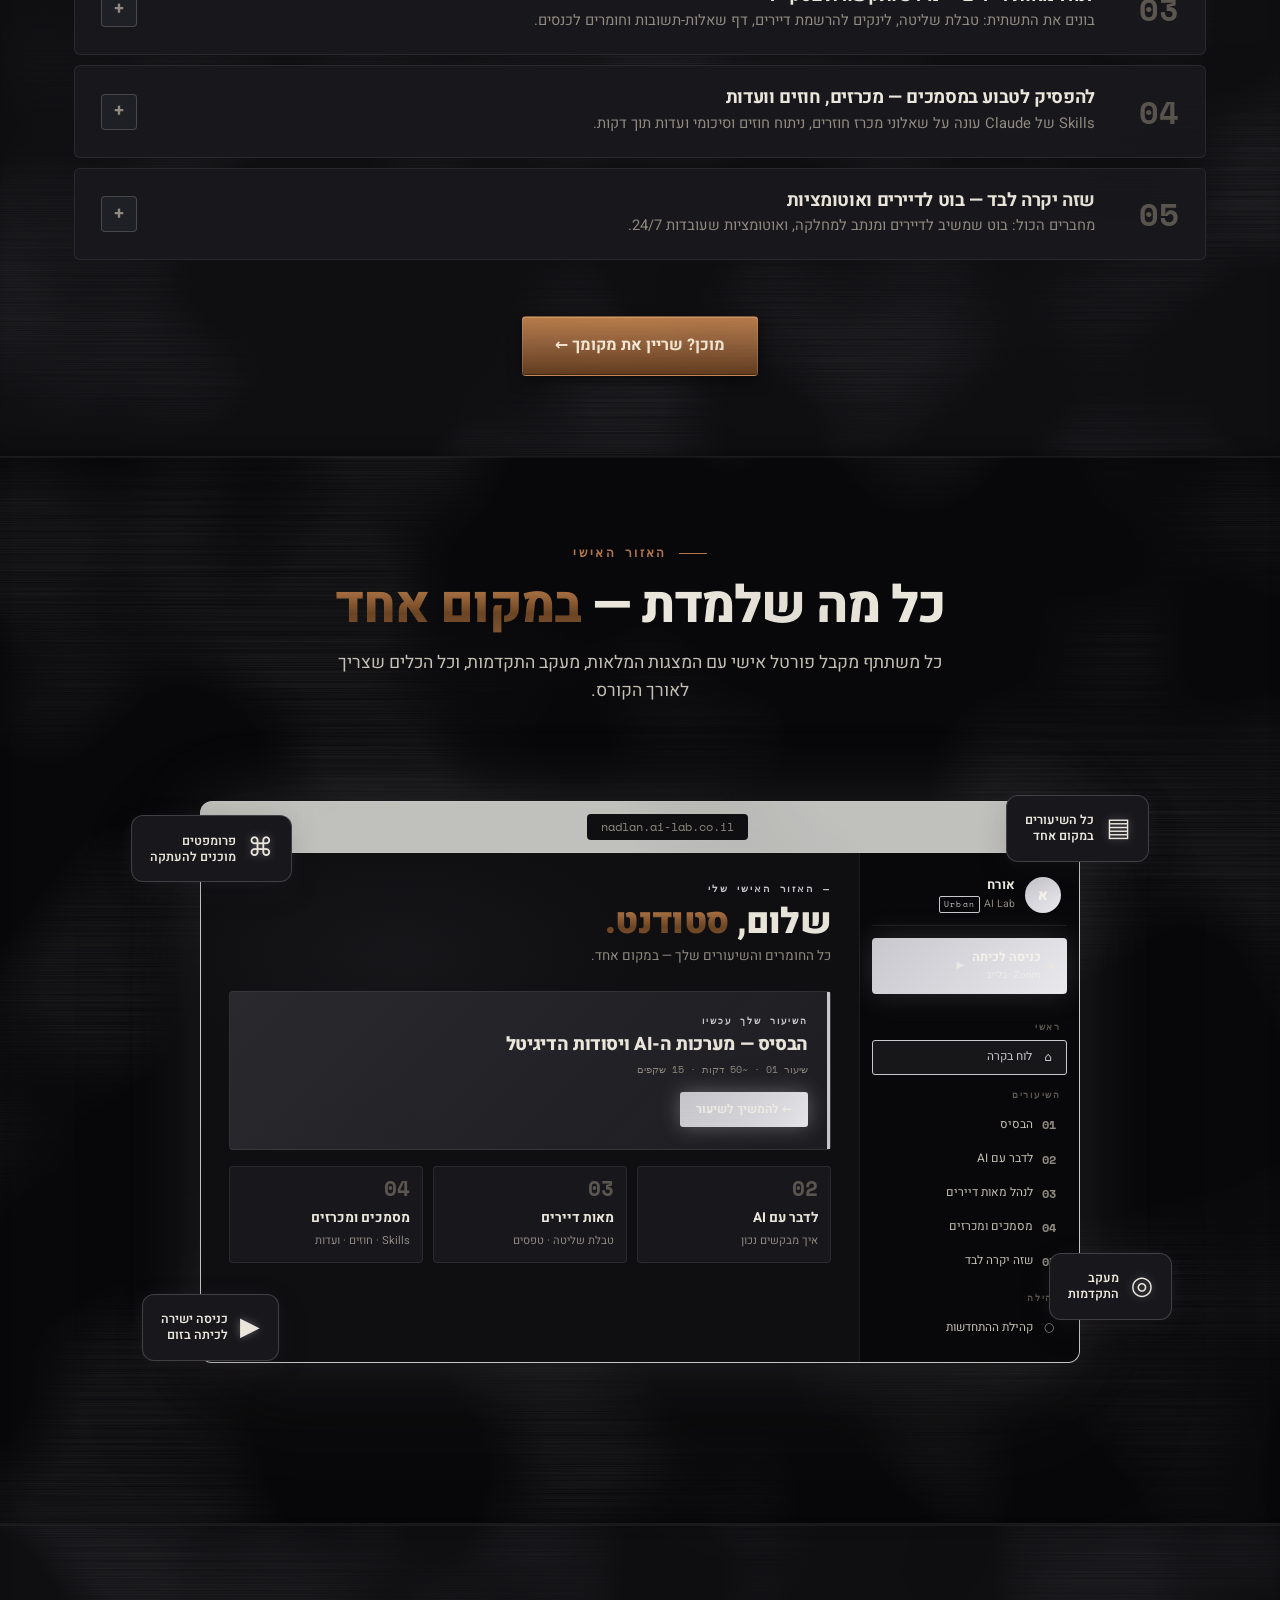
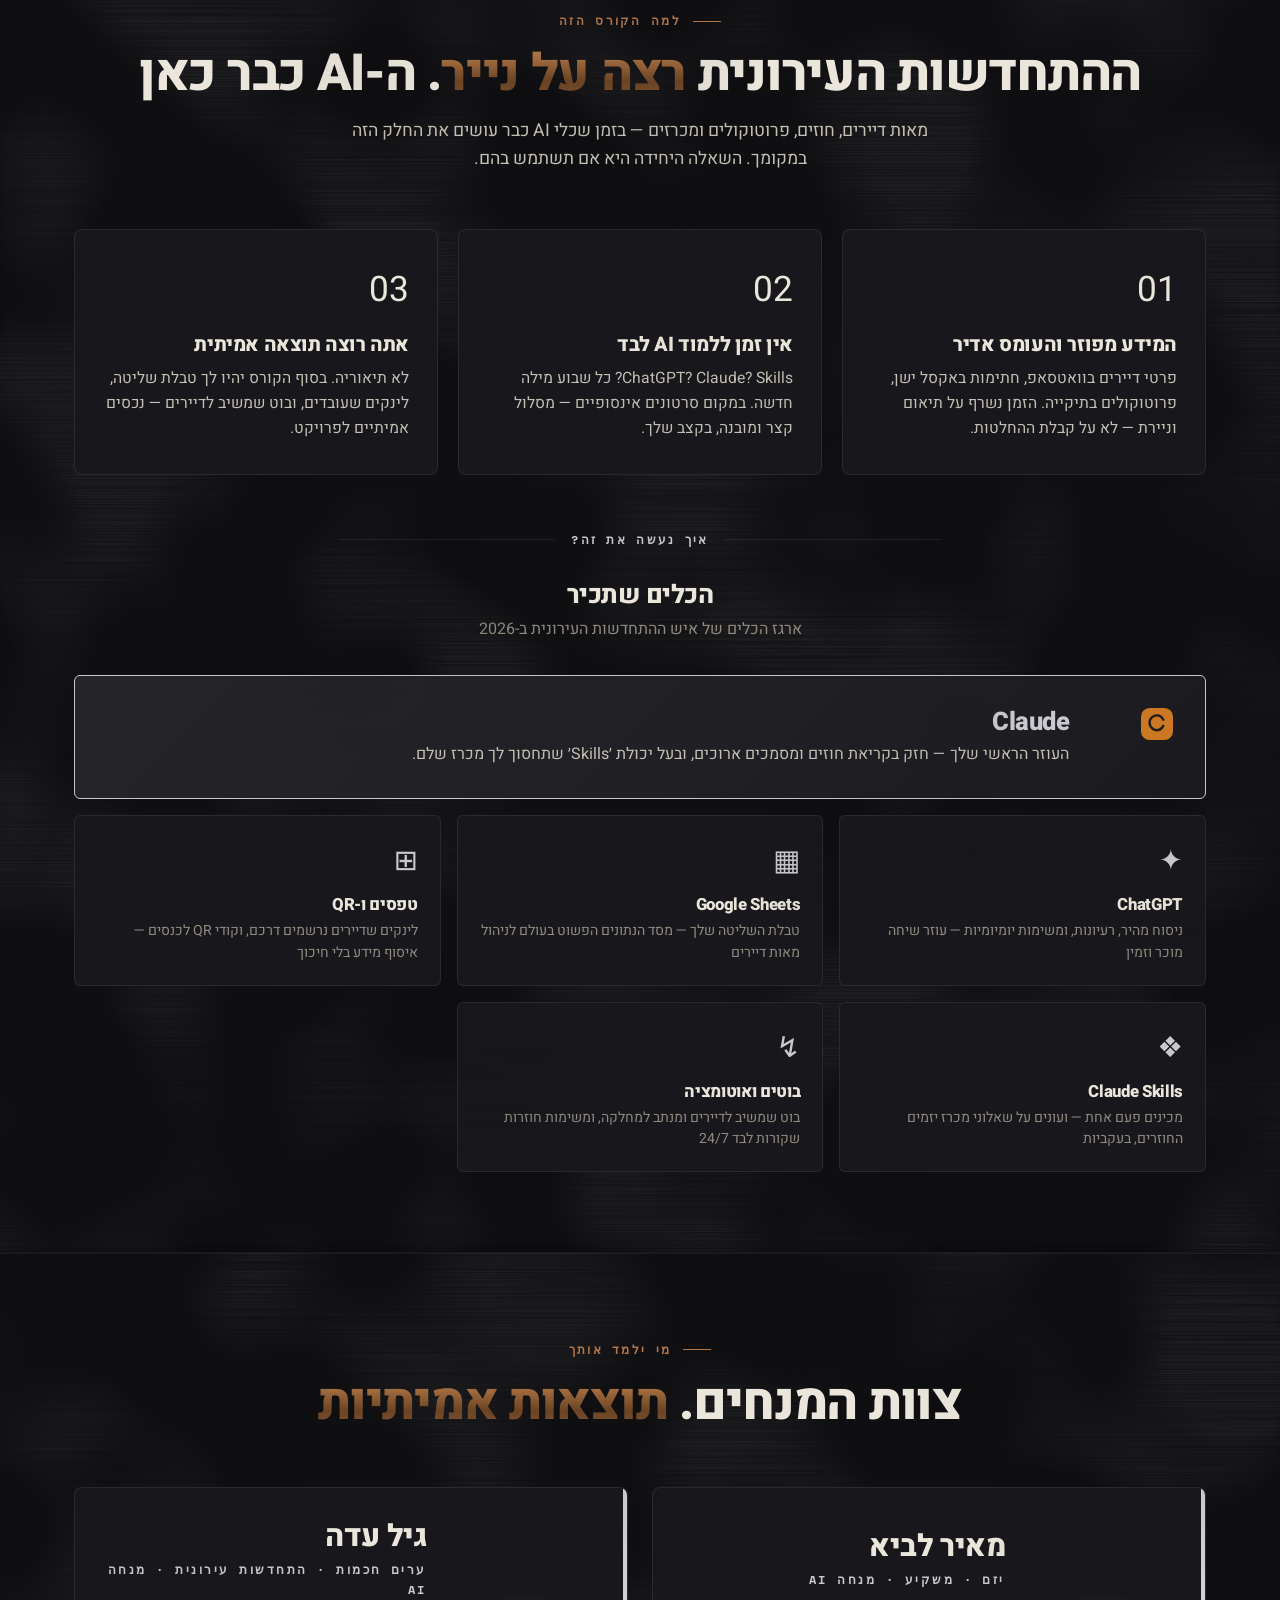
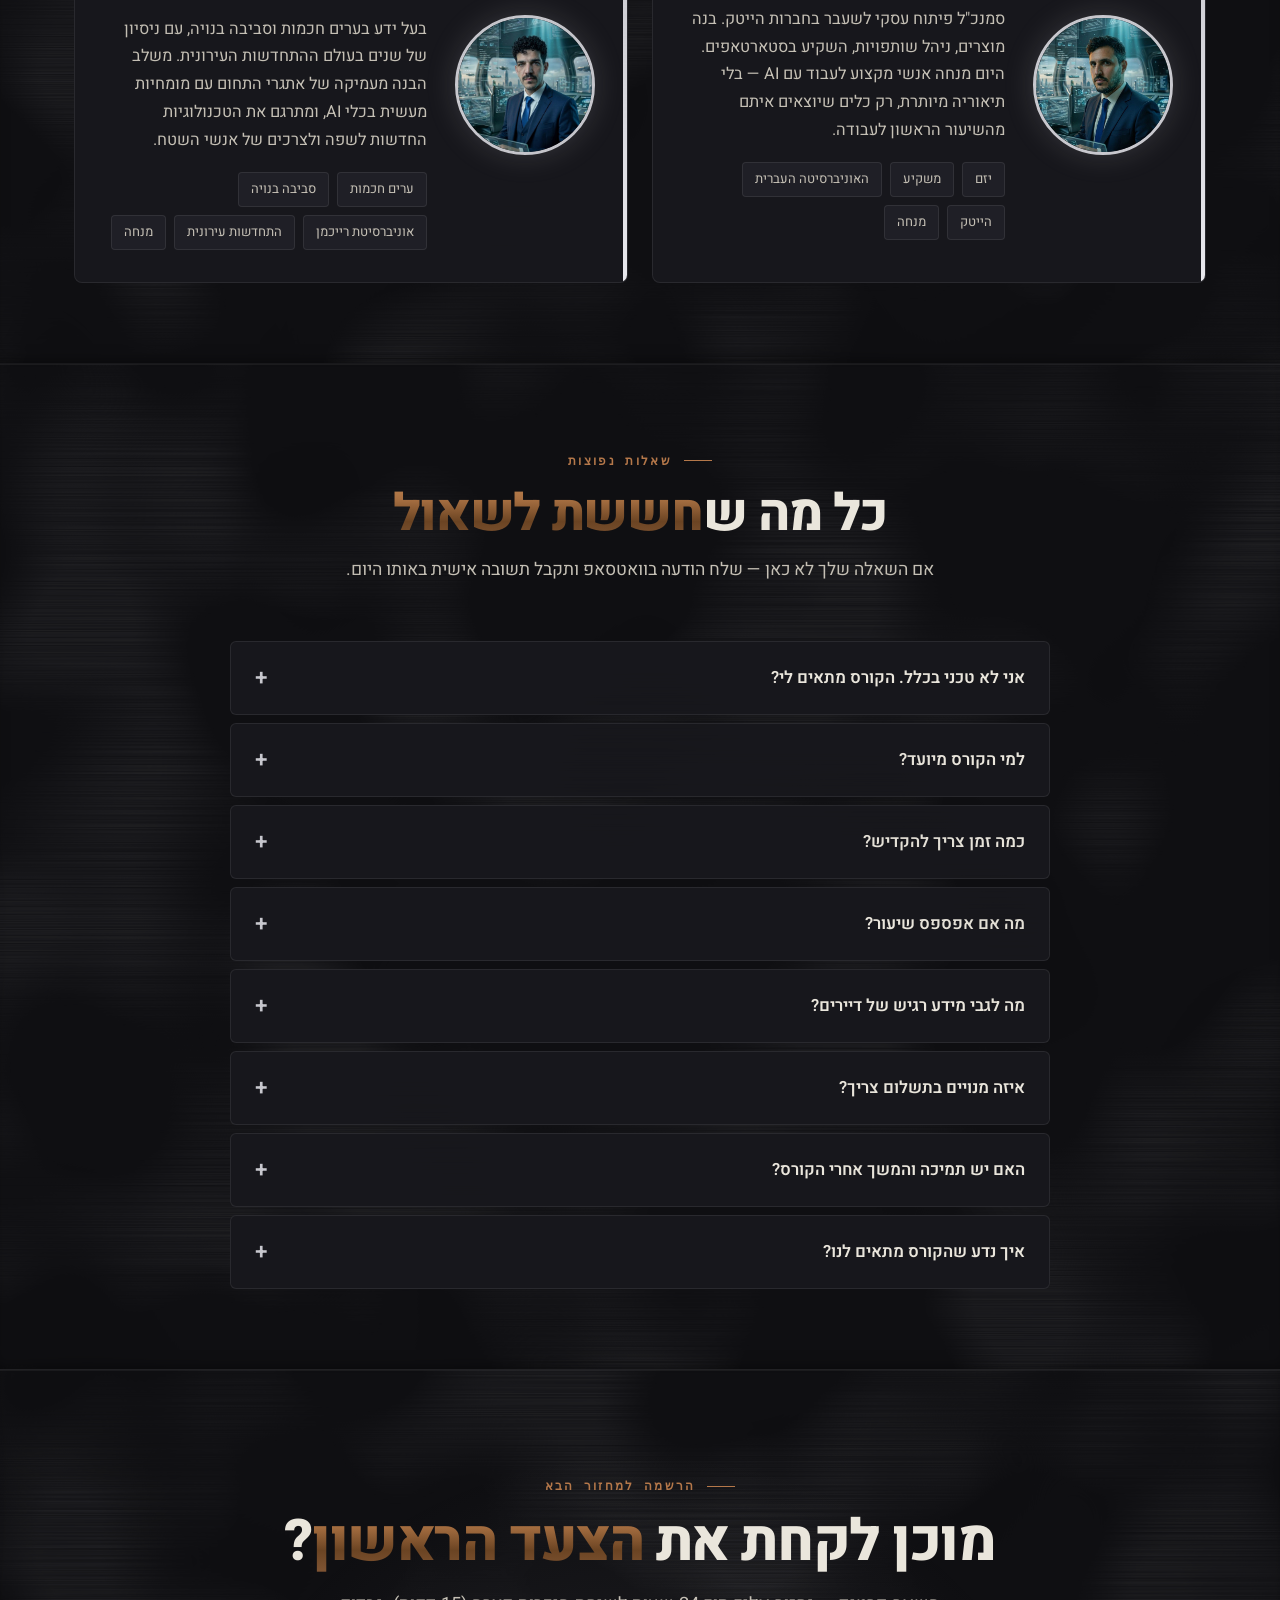
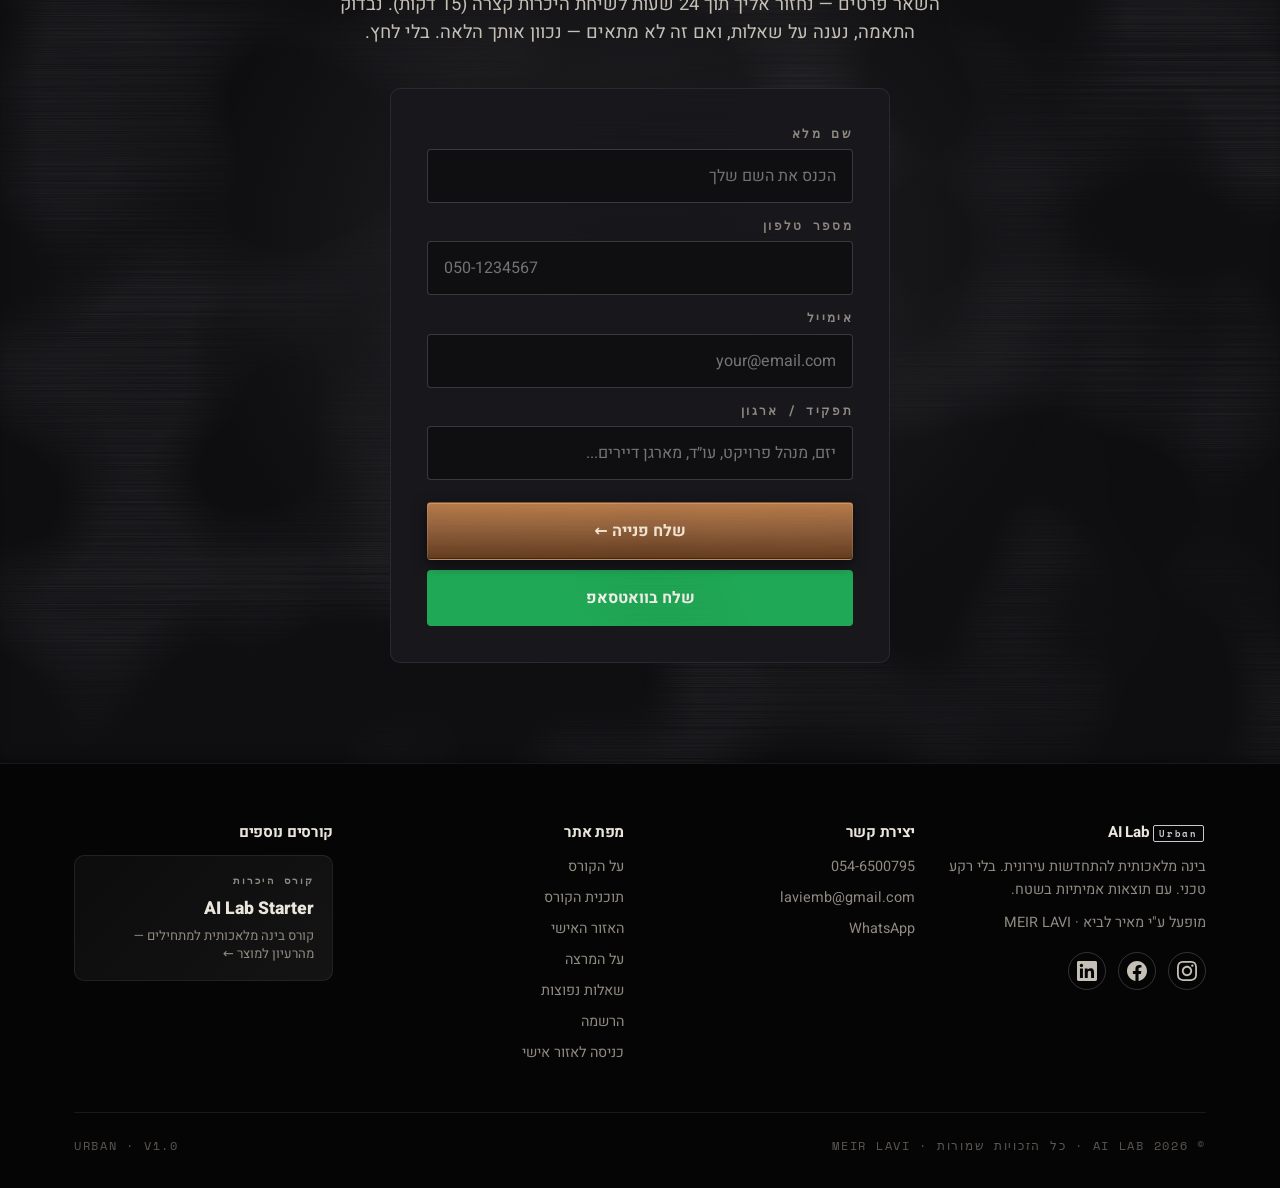
==== commit 51922d4f: "perf(mobile): compress instructor photo 1.4MB->56KB (png->jpg), shrink project logo 712KB->40KB; all" ====
--- a/index.html
+++ b/index.html
@@ -94,7 +94,7 @@
     </h1>
     <p class="hero-slogan reveal">AI. מהעומס היומיומי — לעבודה חכמה.</p>
     <p class="hero-sub reveal">
-      קורס לאנשי ההתחדשות העירונית — יזמים, מנהלי פרויקטים, עורכי דין ומארגני&nbsp;דיירים.
+      קורס לאנשי ההתחדשות העירונית — יזמים, מנהלי פרויקטים, עורכי דין ומארגני דיירים.
       <br>בלי רקע טכני. בלי קוד שתצטרך לכתוב לבד.
       <br>חמישה שיעורים, כלים שעובדים מהשטח.
     </p>
@@ -662,7 +662,7 @@
       </div>
       <div class="instructor-card reveal">
         <div class="instructor-avatar">
-          <img src="gil.png" alt="גיל עדה — מרצה הקורס" loading="lazy">
+          <img src="gil.jpg" alt="גיל עדה — מרצה הקורס" width="140" height="140" loading="lazy">
         </div>
         <div class="instructor-info">
           <h3>גיל עדה</h3>
